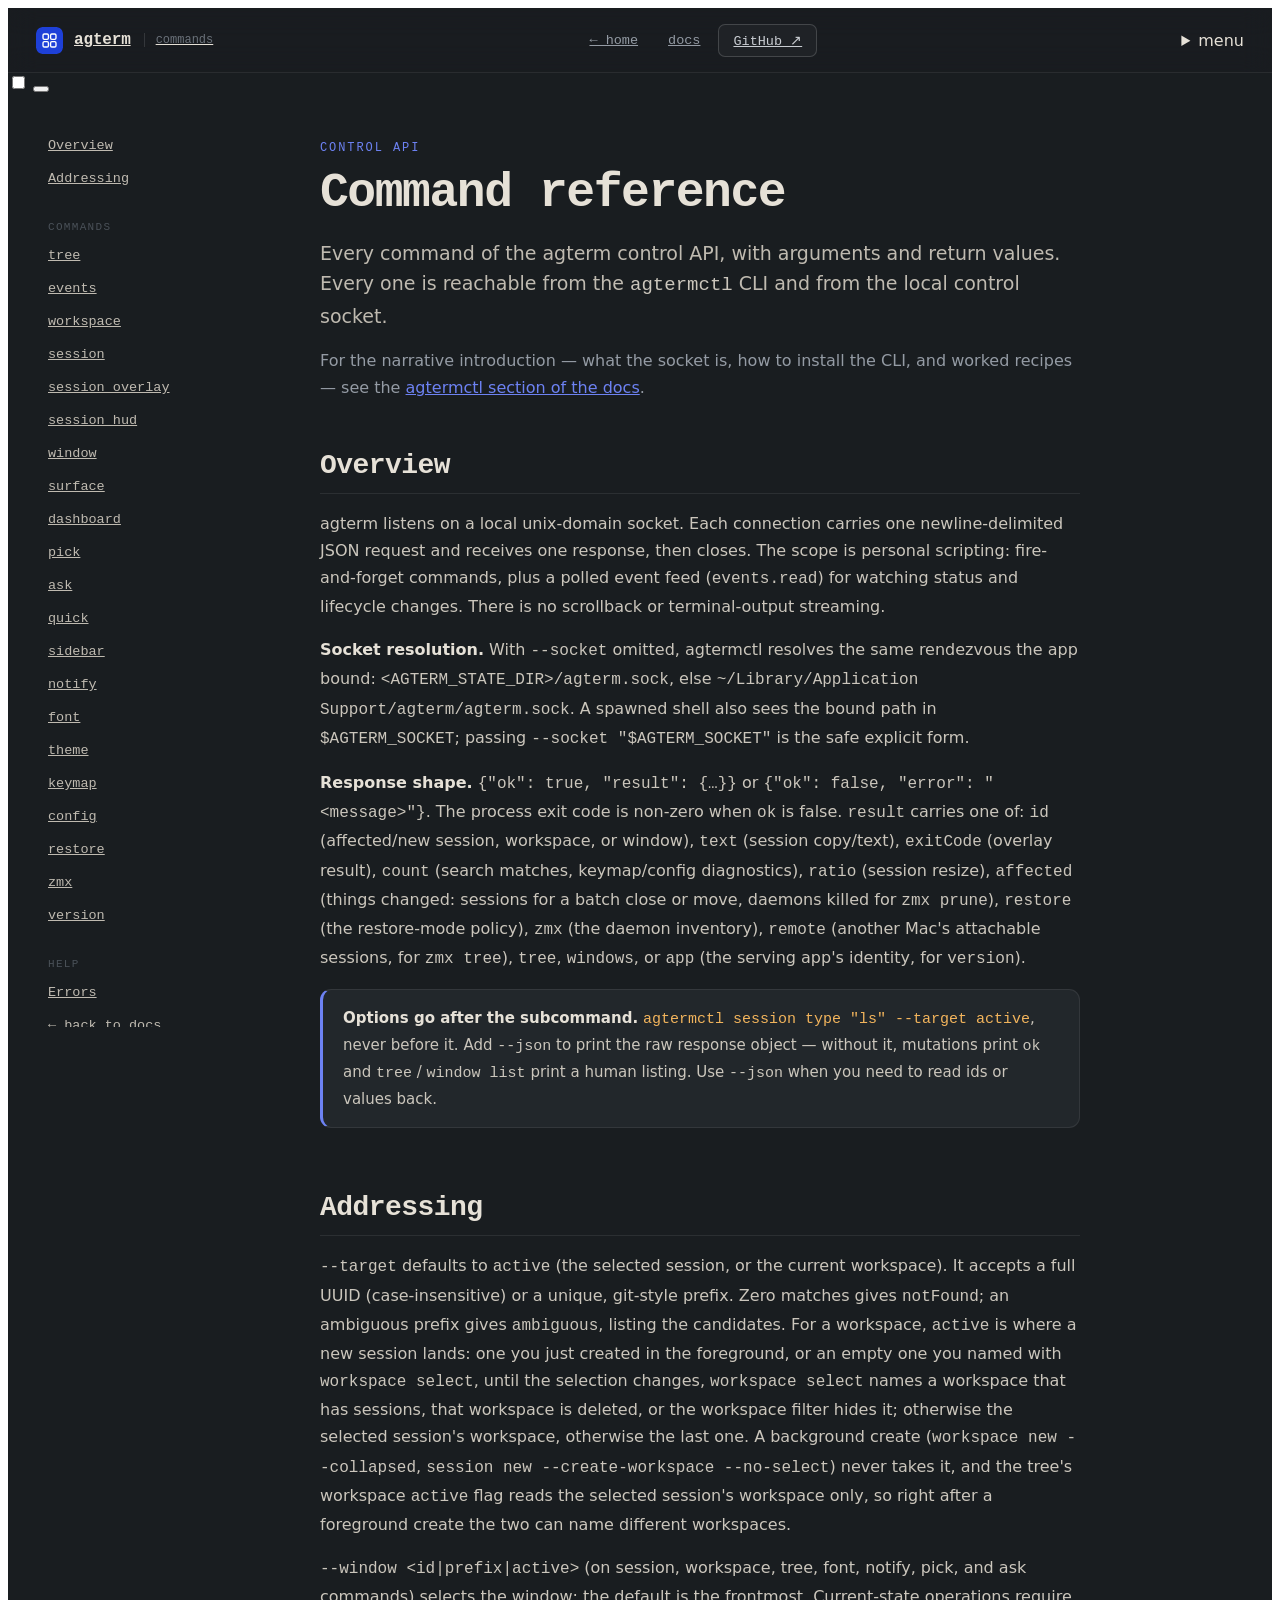
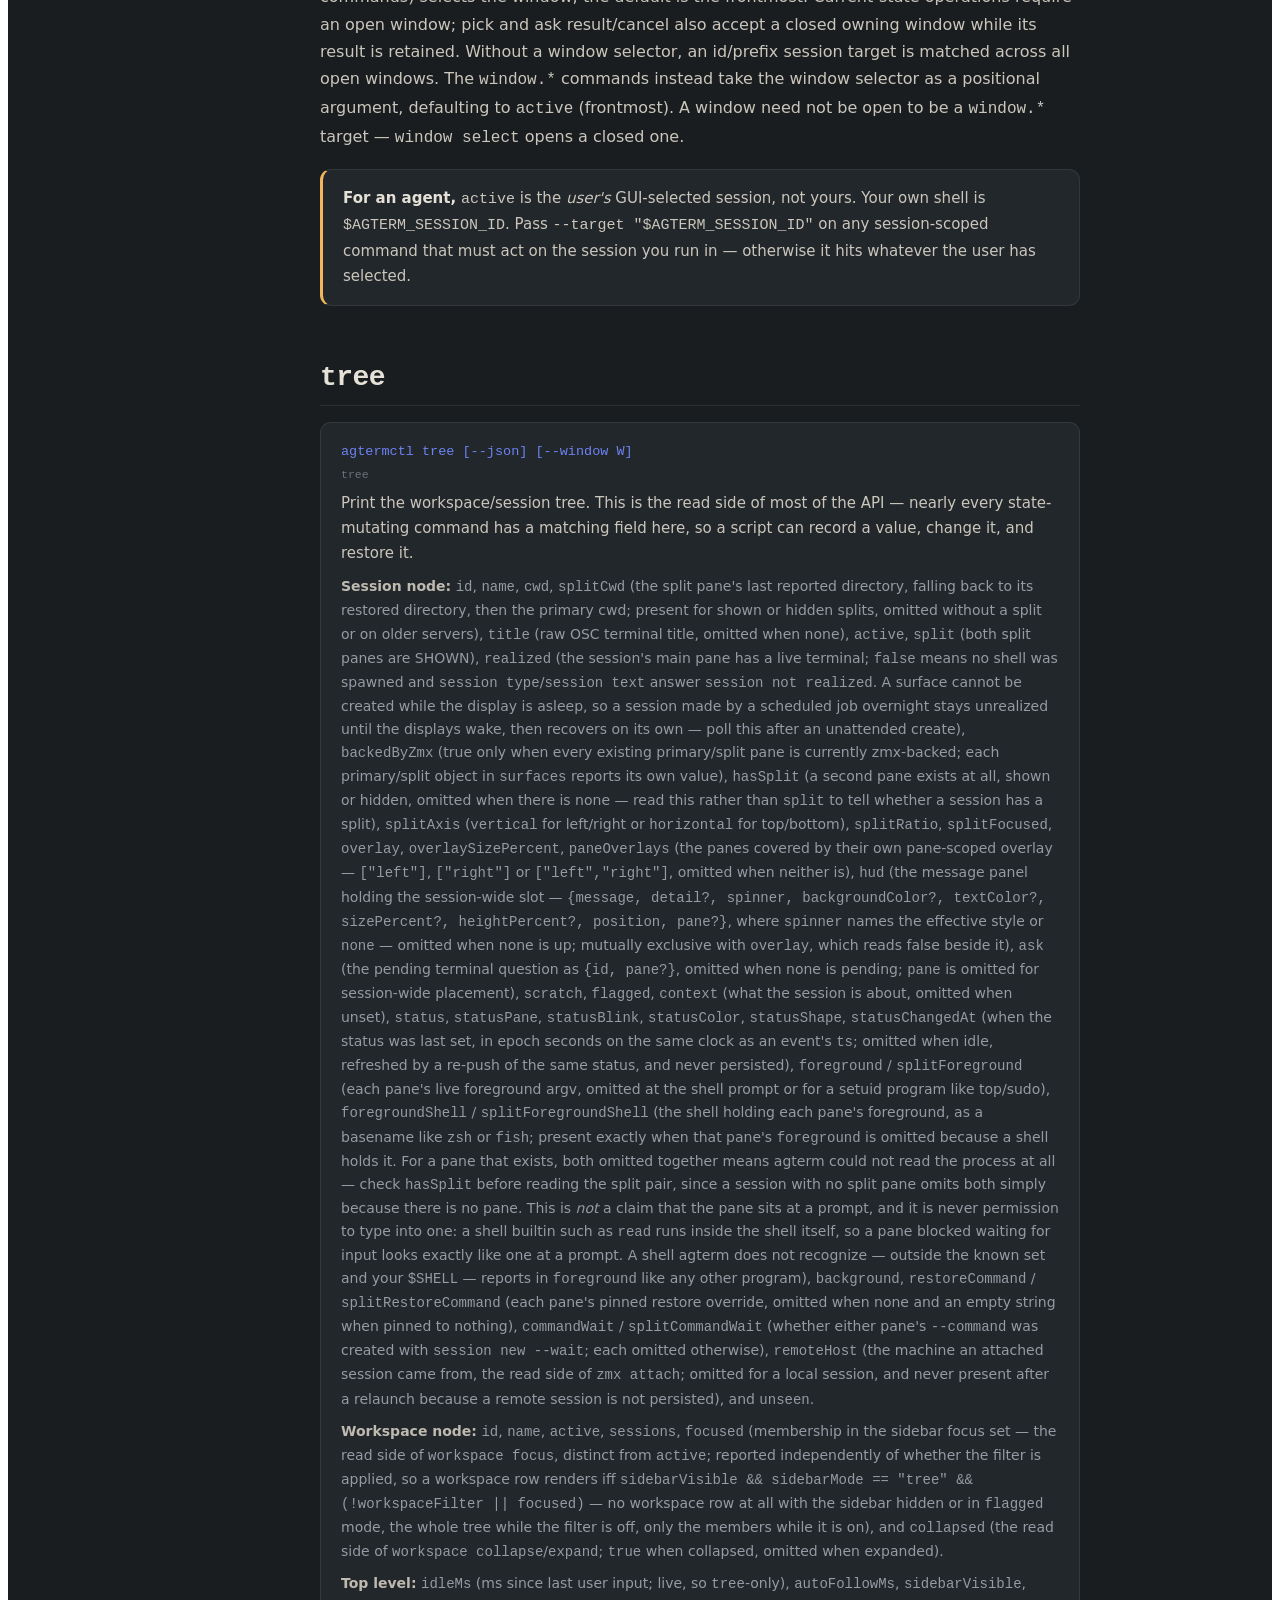
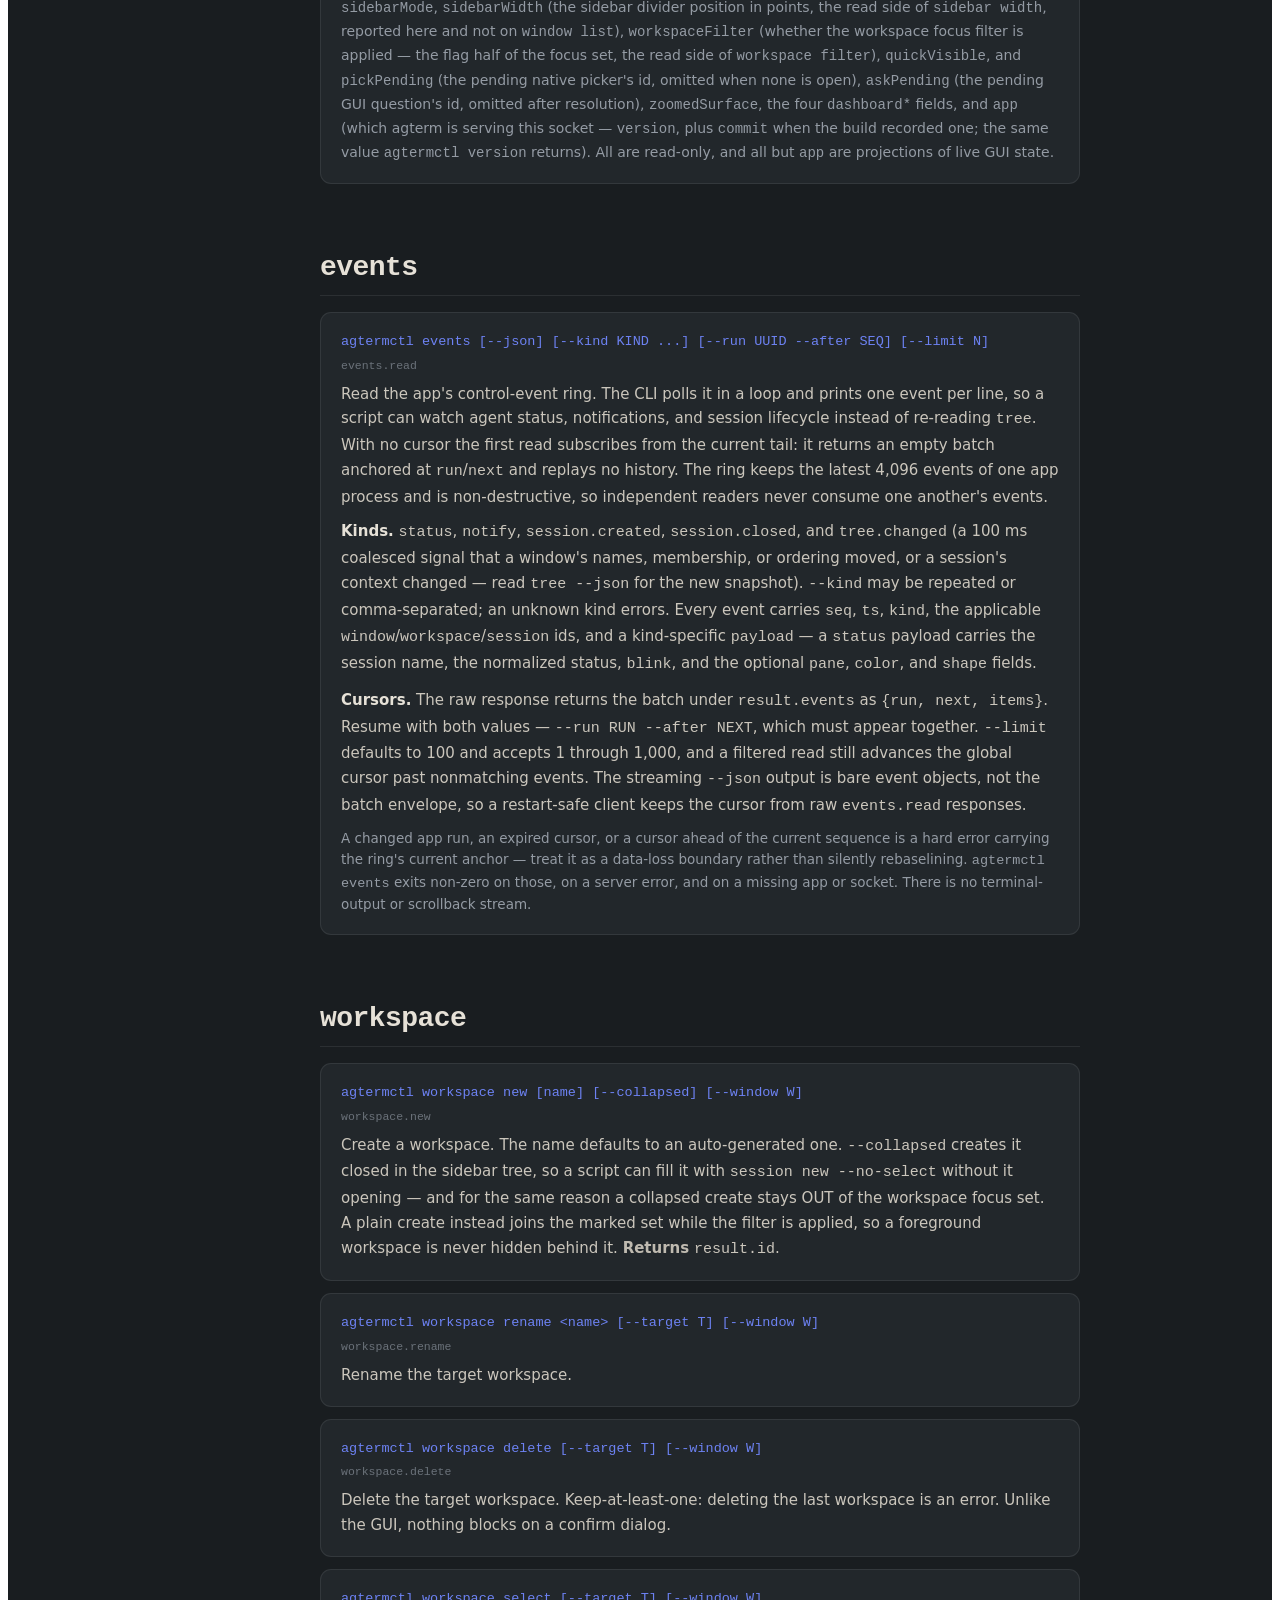
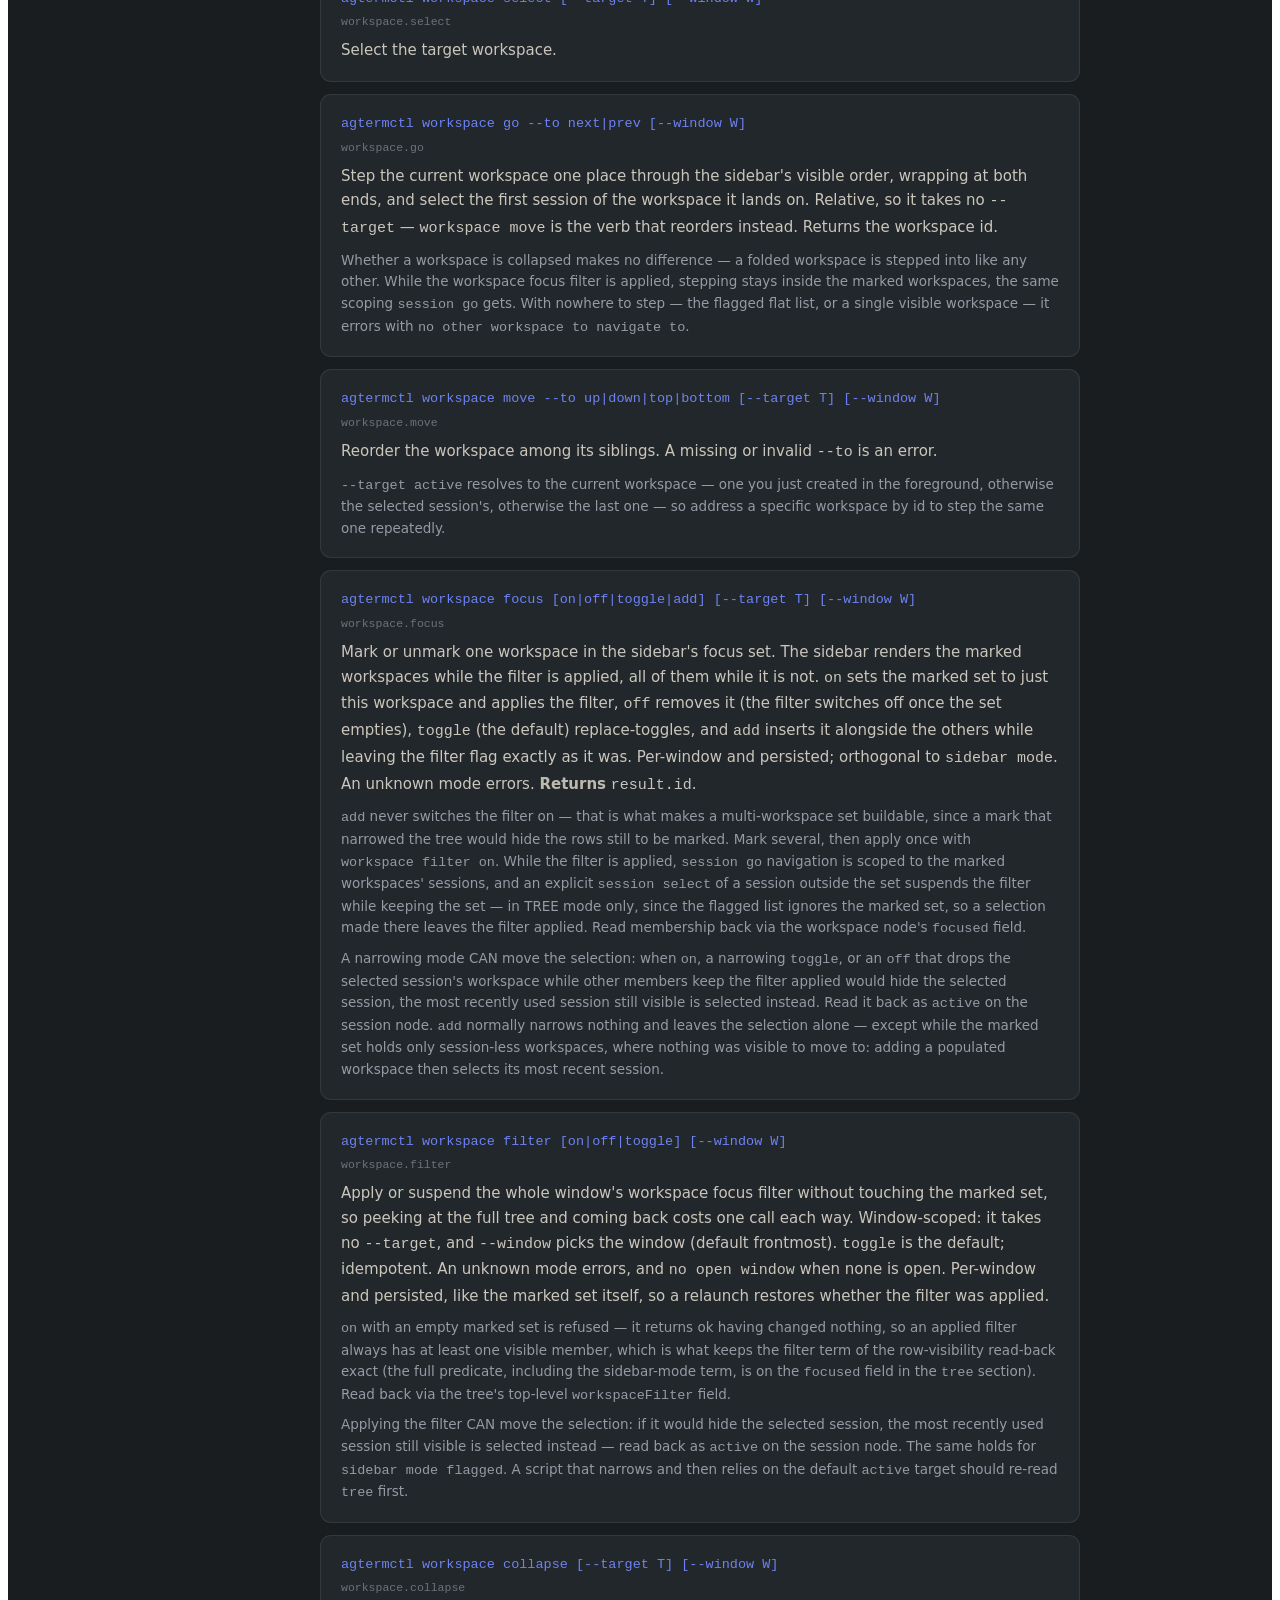
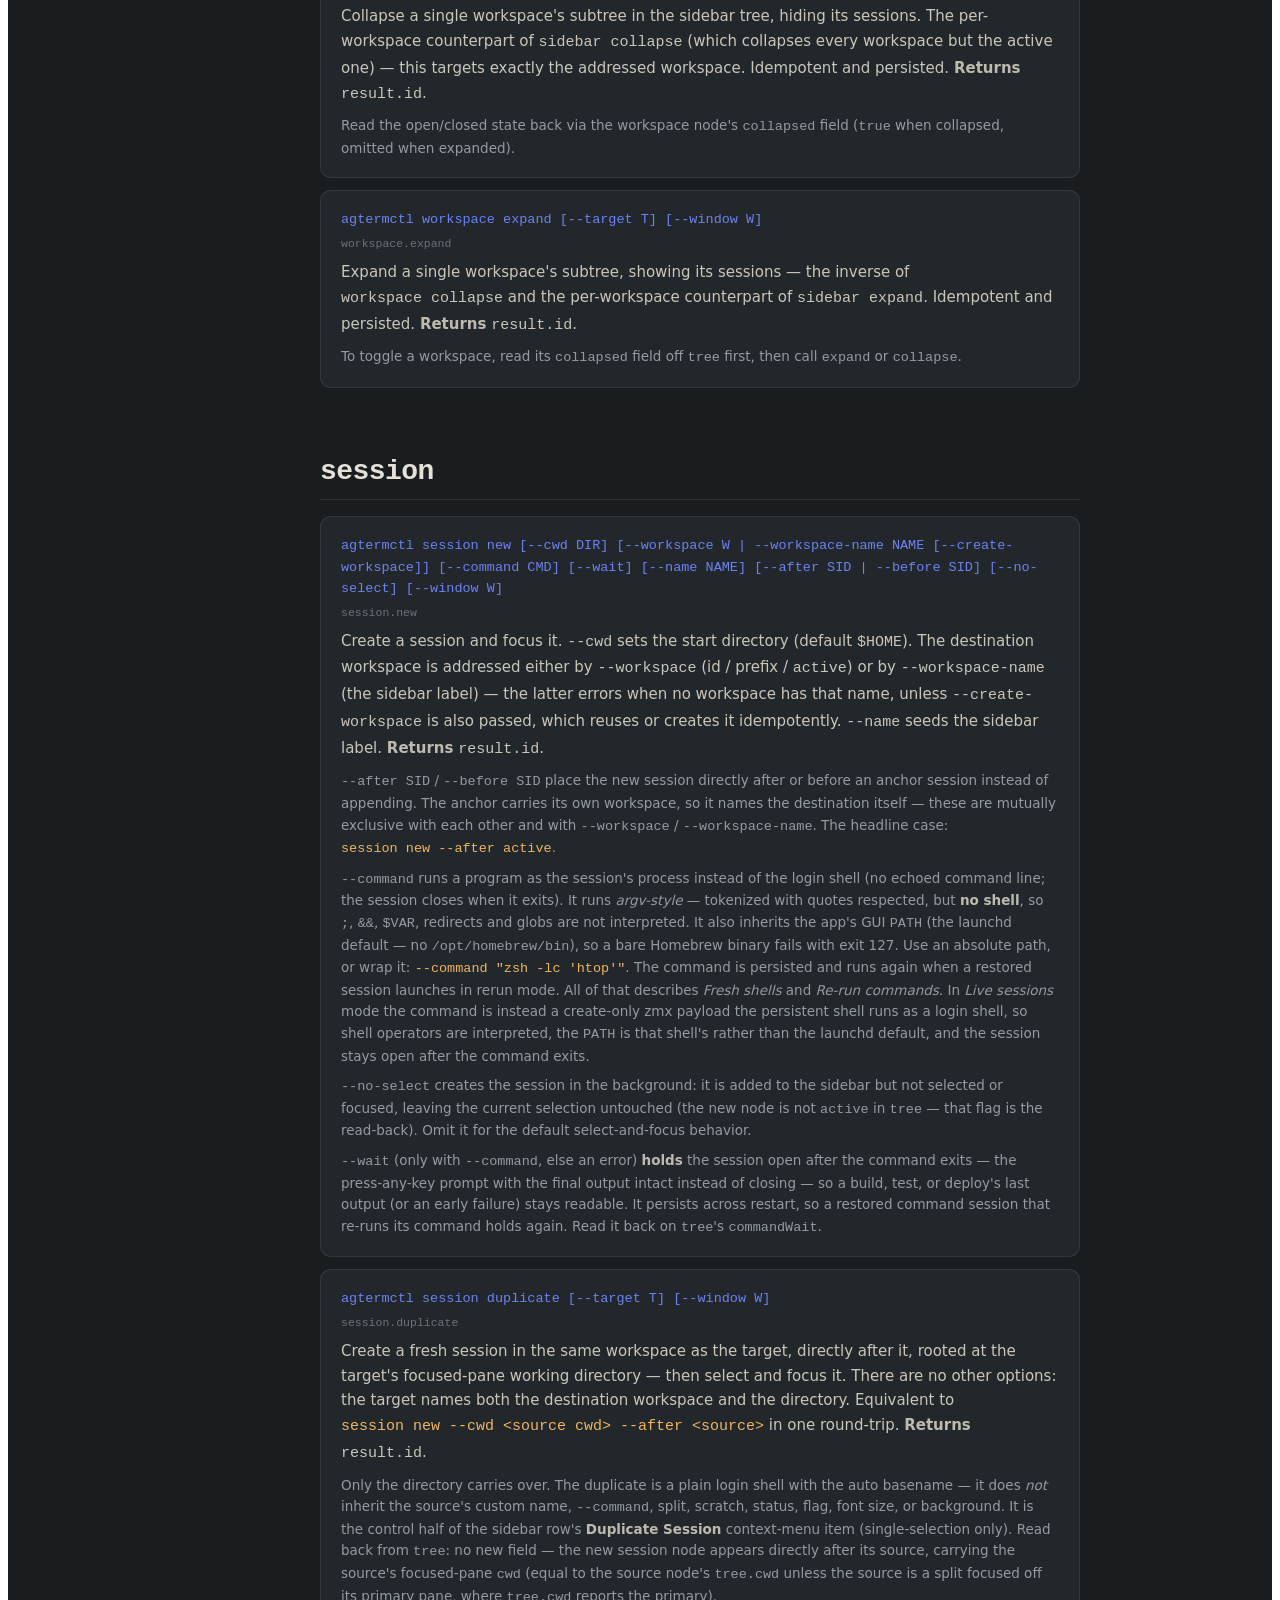
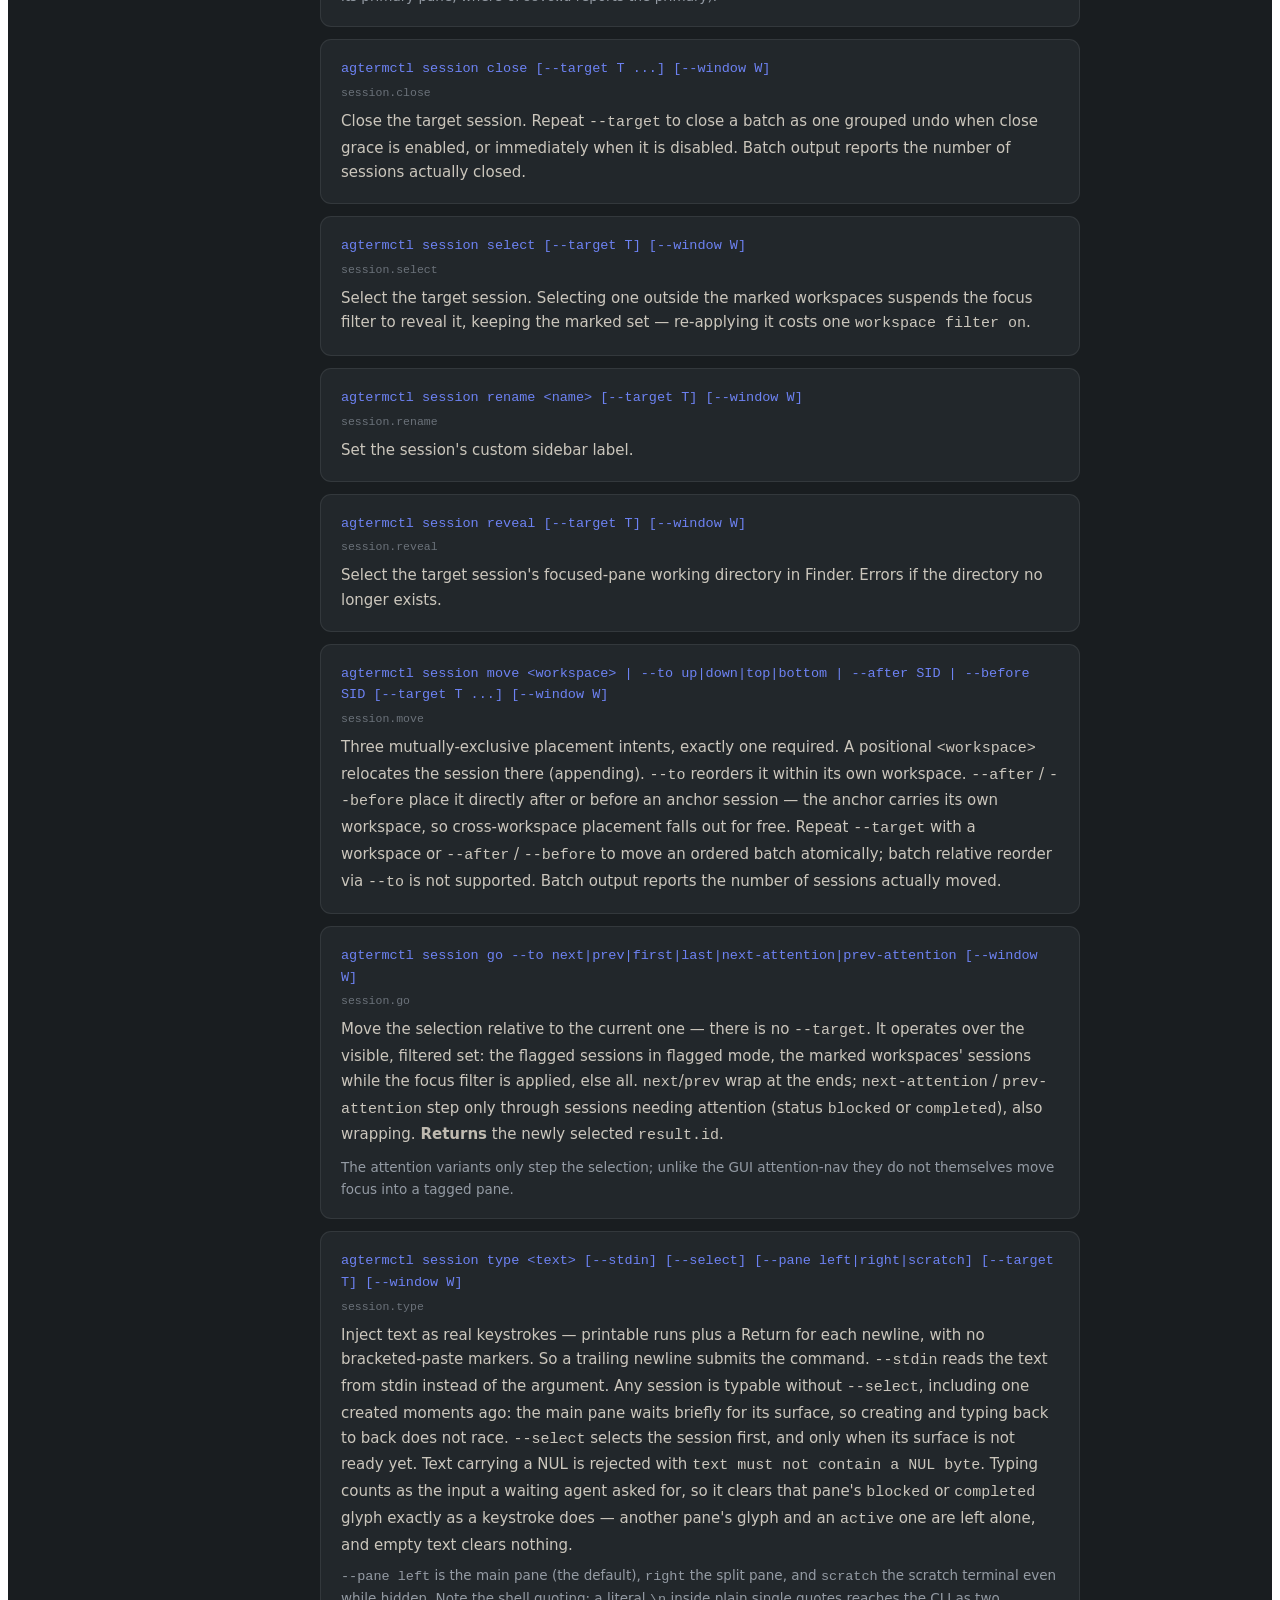
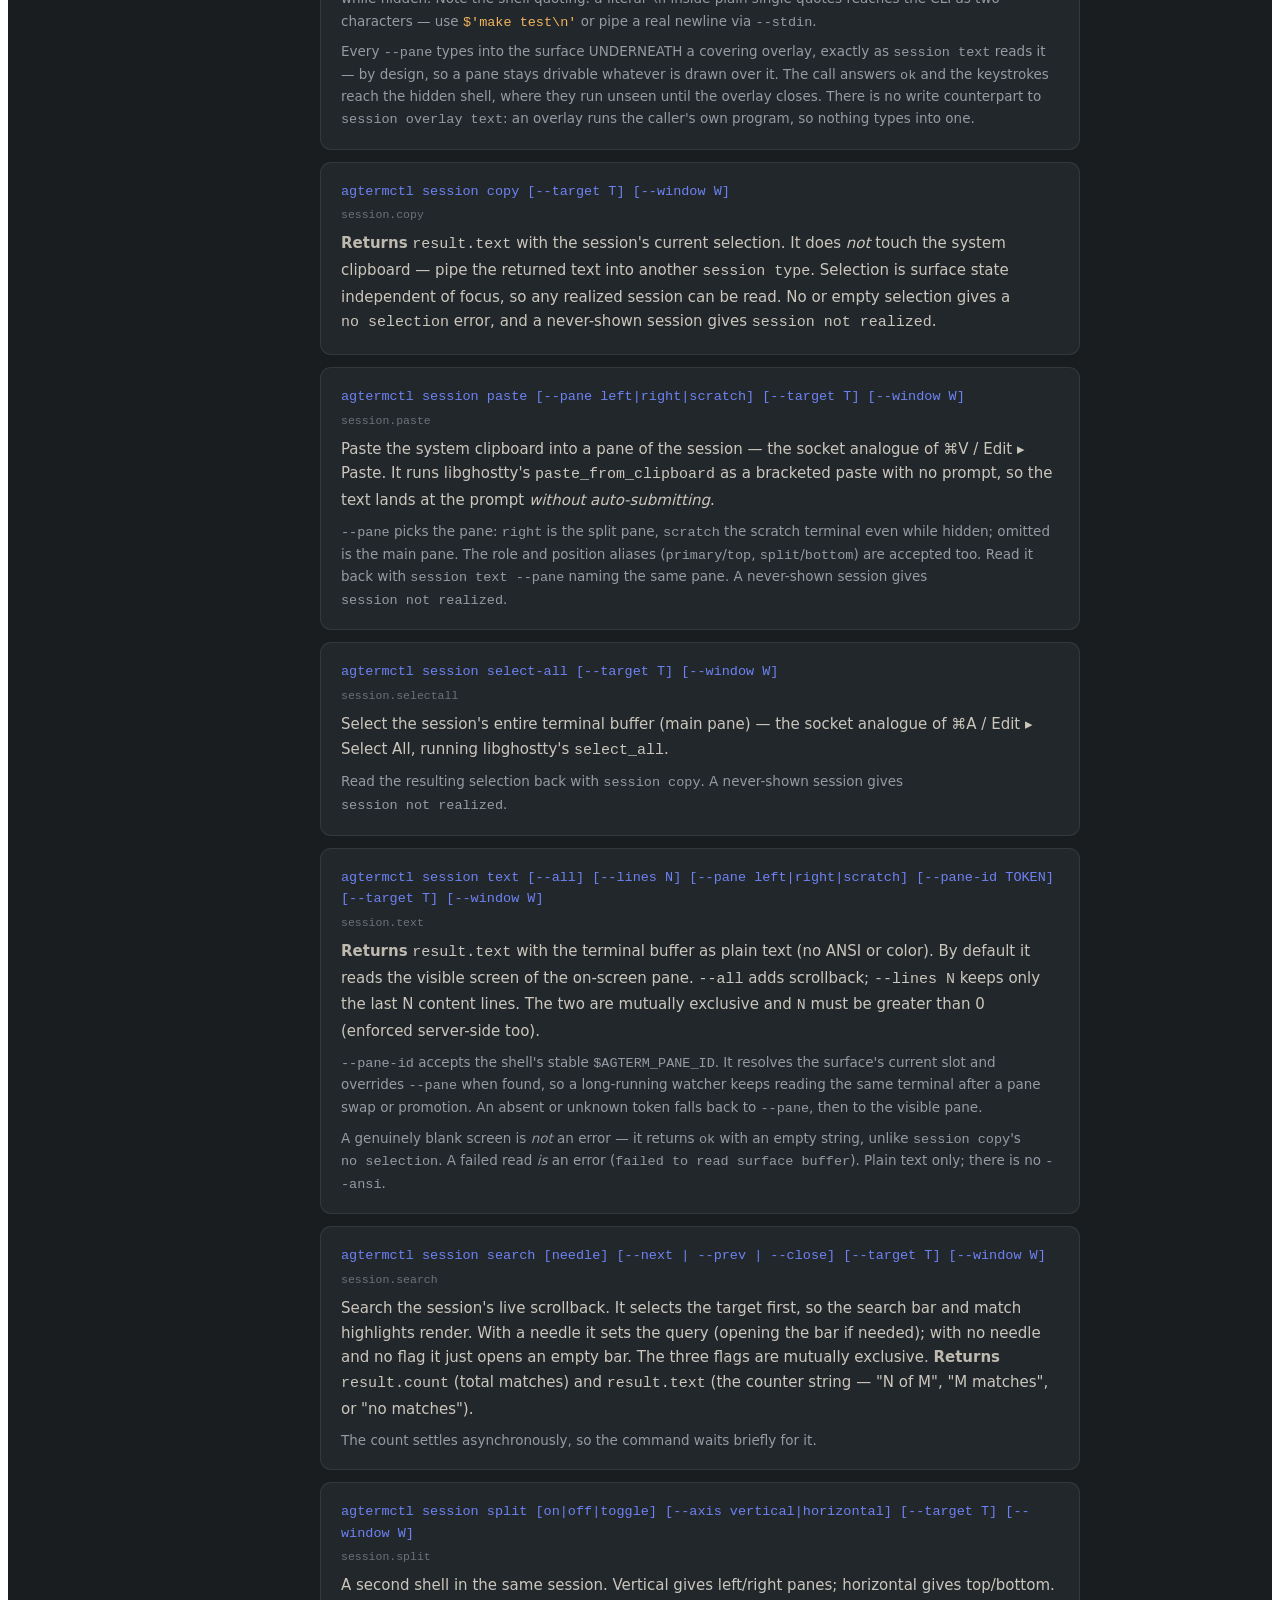
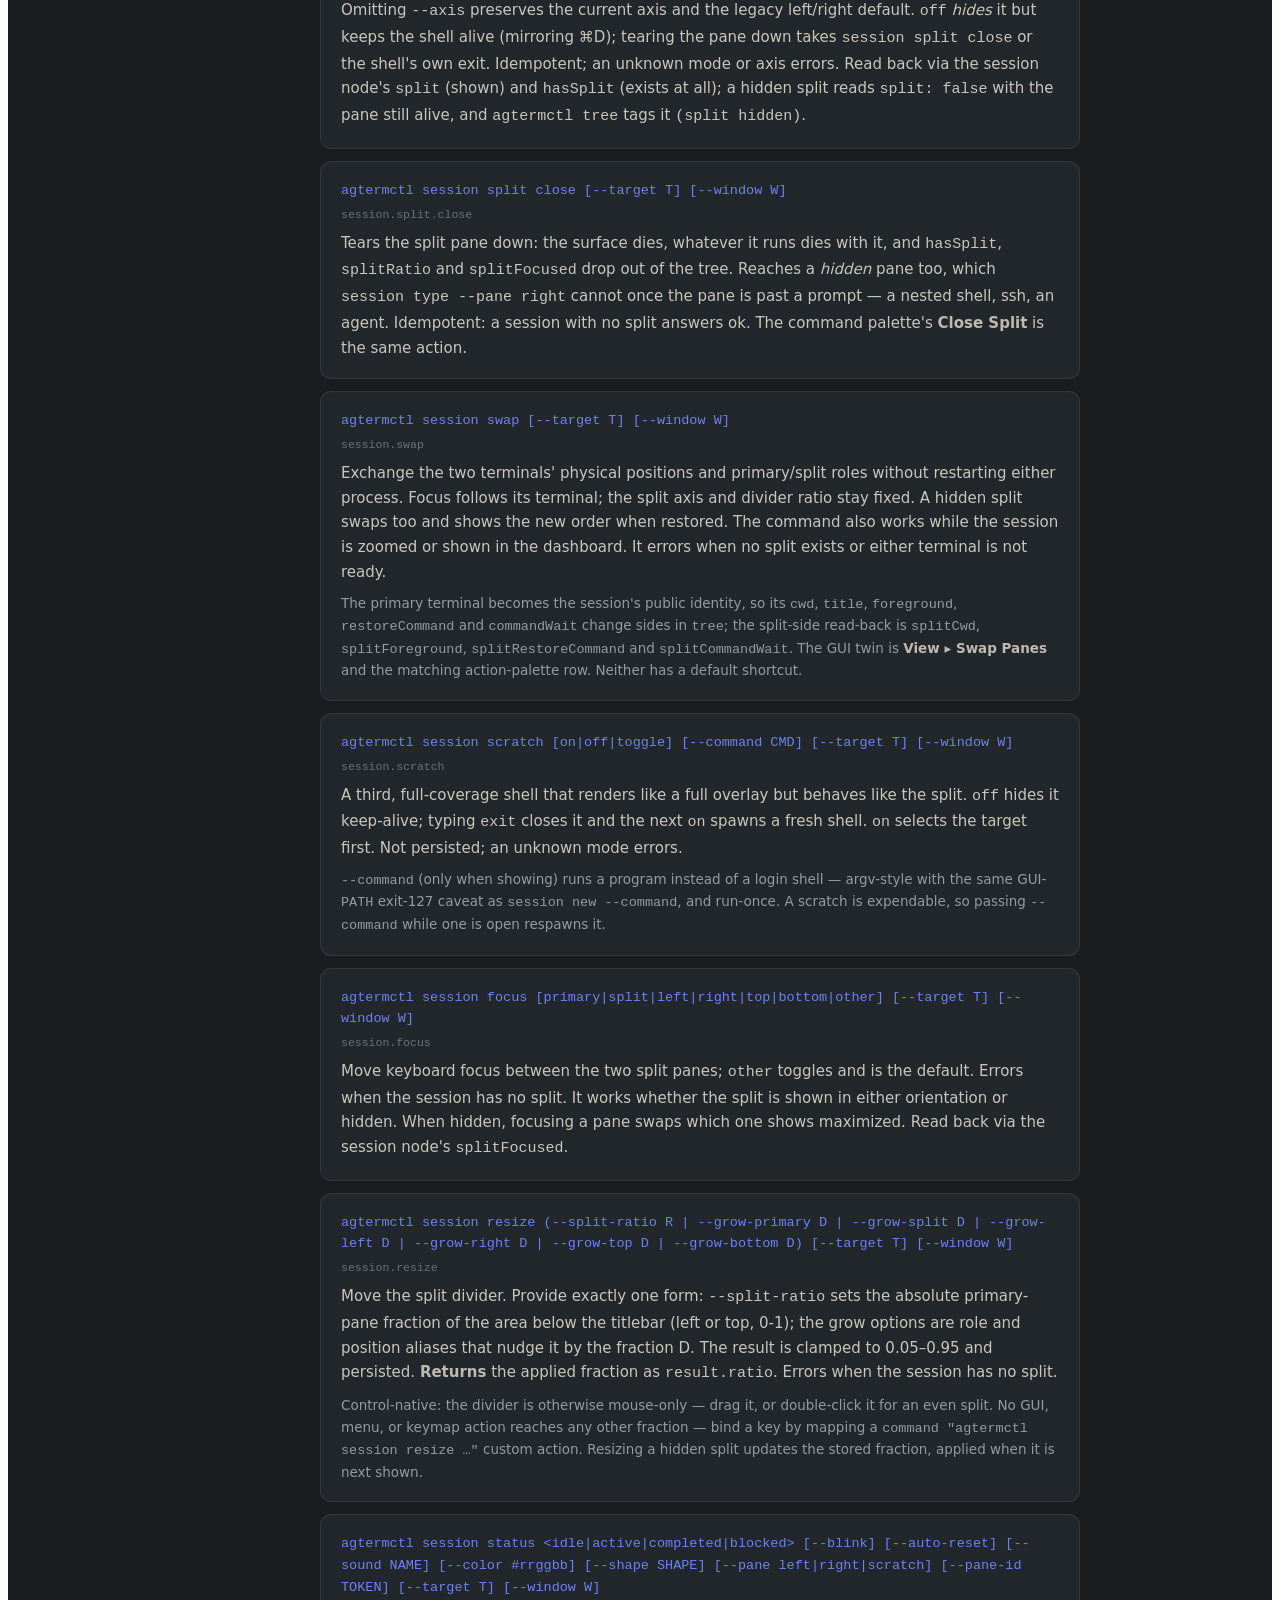
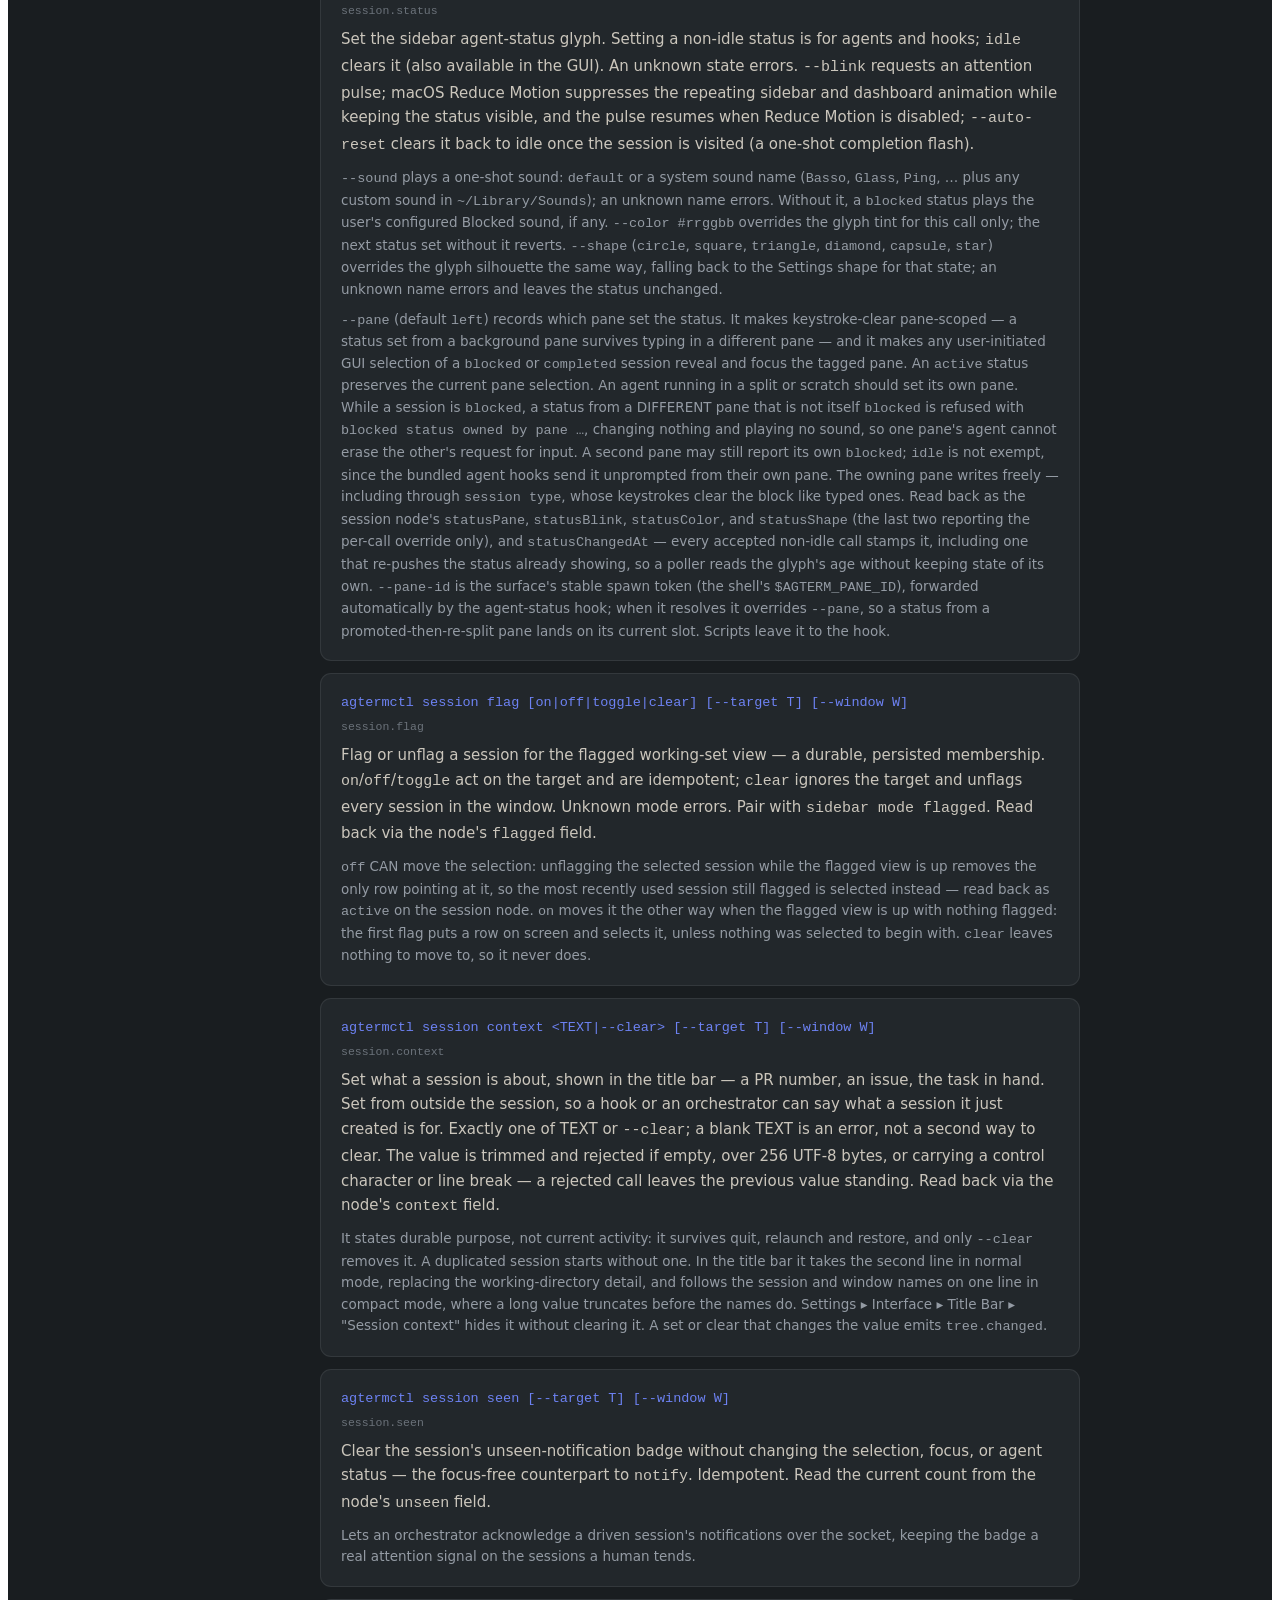
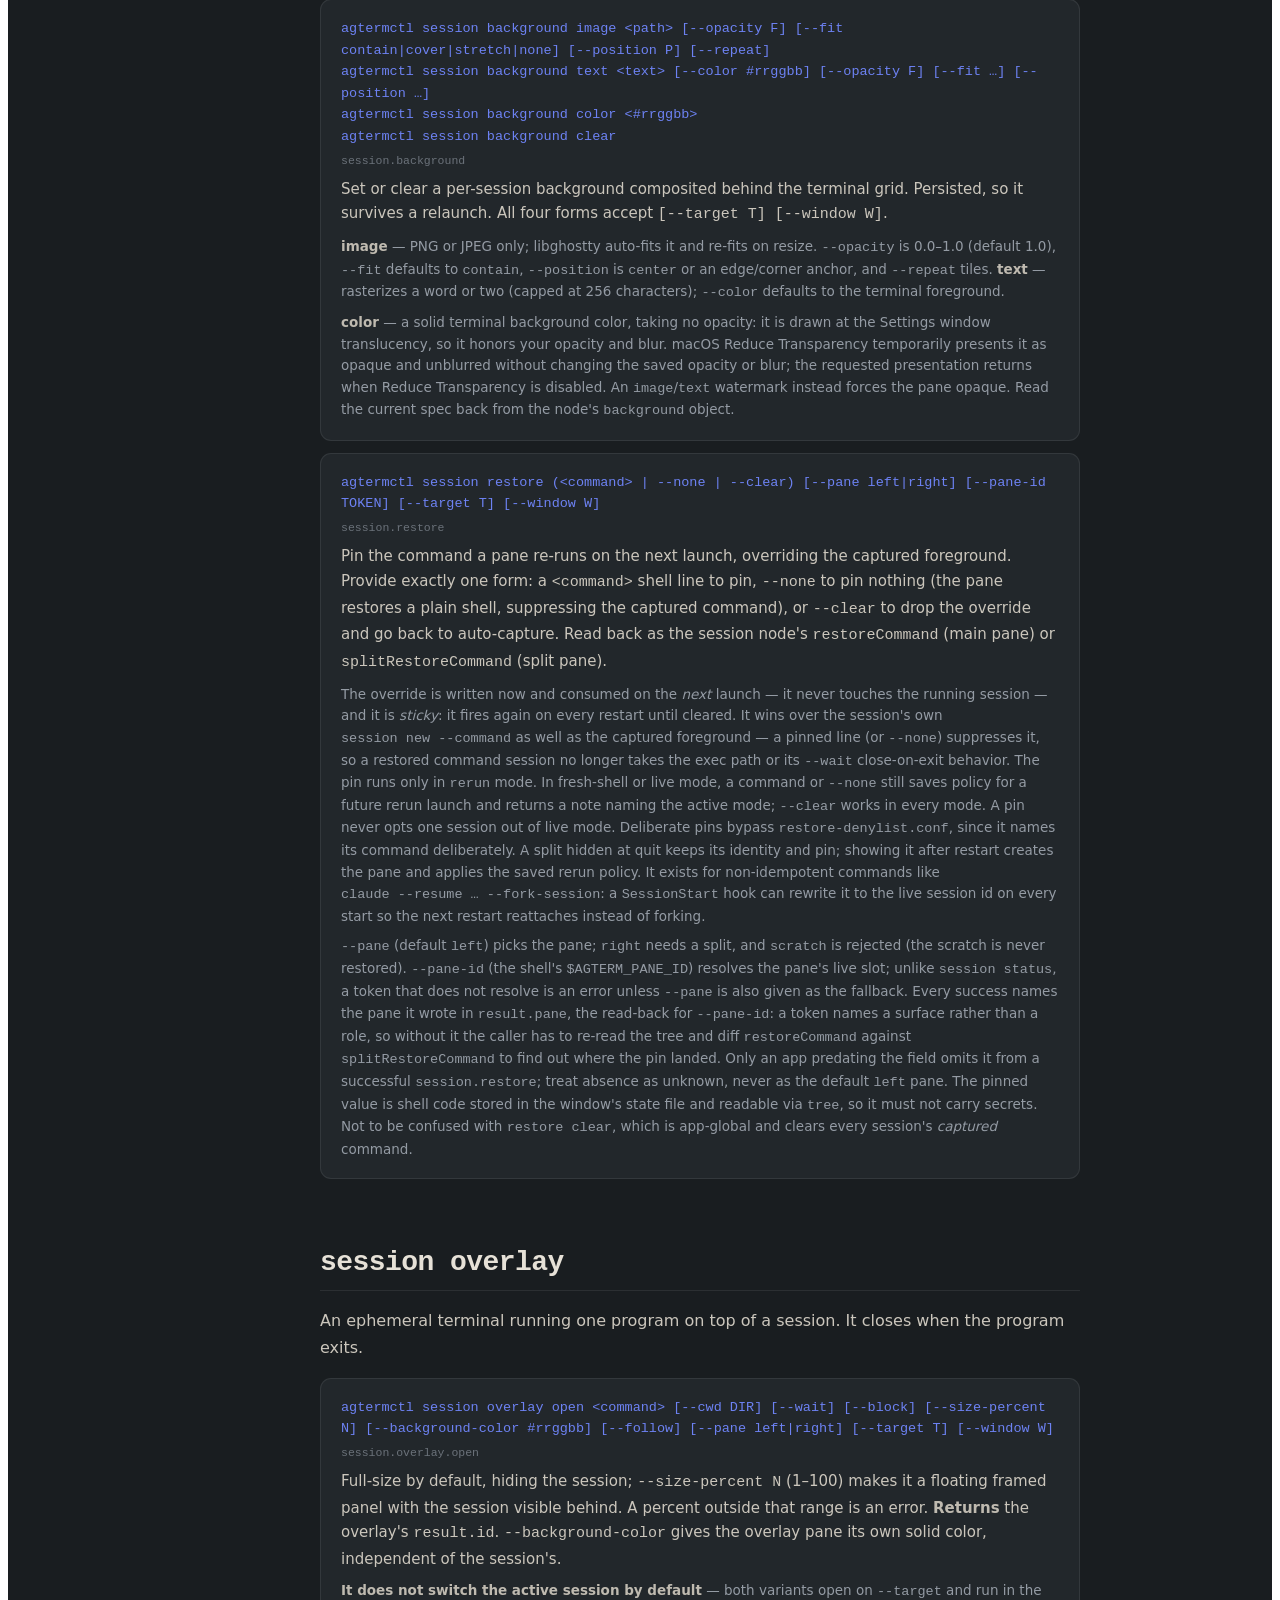
==== site/commands.html @ 5c9b3f94 "feat(control): report the split pane's directory on the tree `ControlSessionNode` carried the primar" ====
<!doctype html>
<html lang="en">
  <head>
    <meta charset="utf-8" />
    <meta name="viewport" content="width=device-width, initial-scale=1" />
    <title>Command reference — agterm | agtermctl control API</title>
    <meta
      name="description"
      content="Complete agtermctl reference: every agtermctl control command for agterm, including sessions, workspaces, windows, overlays, the native picker, question dialogs, the quick terminal, sidebar, agent status, themes, and keymaps, with arguments and return values."
    />
    <meta
      name="keywords"
      content="agtermctl reference, agterm control api, agterm commands, agterm cli, session.type, session.overlay, window.list"
    />
    <meta name="author" content="umputun" />
    <link rel="canonical" href="https://agterm.com/commands" />
    <meta property="og:type" content="article" />
    <meta property="og:title" content="Command reference — agterm" />
    <meta
      property="og:description"
      content="Every agtermctl control command, with arguments, return values, and errors."
    />
    <meta property="og:url" content="https://agterm.com/commands" />
    <meta property="og:image" content="https://agterm.com/assets/agterm-og.png" />
    <meta property="og:image:width" content="1200" />
    <meta property="og:image:height" content="630" />
    <meta property="og:site_name" content="agterm" />
    <meta name="twitter:card" content="summary_large_image" />
    <meta name="twitter:site" content="@umputun" />
    <meta name="twitter:title" content="Command reference — agterm" />
    <meta
      name="twitter:description"
      content="Every agtermctl control command, with arguments, return values, and errors."
    />
    <meta name="twitter:image" content="https://agterm.com/assets/agterm-og.png" />
    <link rel="icon" type="image/x-icon" href="/assets/favicon.ico" />
    <link rel="icon" type="image/png" sizes="32x32" href="/assets/favicon-32.png" />
    <link rel="icon" type="image/png" sizes="16x16" href="/assets/favicon-16.png" />
    <link rel="apple-touch-icon" sizes="180x180" href="/assets/favicon-180.png" />
    <meta name="theme-color" content="#191d20" />
    <link rel="preload" href="/assets/fonts/jetbrains-mono-latin.woff2" as="font" type="font/woff2" crossorigin />
    <link rel="preload" href="/assets/fonts/ibm-plex-sans-latin.woff2" as="font" type="font/woff2" crossorigin />
    <link rel="stylesheet" href="/style.css" />
  </head>
  <body>
    <div
      style="
        background: #191d20;
        color: #e6e1d7;
        font-family: &quot;IBM Plex Sans&quot;, system-ui, sans-serif;
        -webkit-font-smoothing: antialiased;
        min-height: 100vh;
      "
    >
      <!-- ===== NAV ===== -->
      <div
        style="
          position: sticky;
          top: 0;
          z-index: 50;
          background: rgba(25, 29, 32, 0.72);
          backdrop-filter: blur(14px);
          border-bottom: 1px solid rgba(255, 255, 255, 0.07);
        "
      >
        <div
          class="site-nav-bar"
          style="
            max-width: 1240px;
            margin: 0 auto;
            padding: 0 28px;
            height: 64px;
            display: flex;
            align-items: center;
            justify-content: space-between;
          "
        >
          <a href="/" style="display: flex; align-items: center; gap: 11px; color: #e6e1d7">
            <svg width="27" height="27" viewBox="0 0 100 100" fill="none" style="display: block; border-radius: 22%">
              <rect width="100" height="100" rx="24" fill="#1e40d8"></rect>
              <rect x="26" y="26" width="20" height="20" rx="5" stroke="#fff" stroke-width="5"></rect>
              <rect x="54" y="26" width="20" height="20" rx="5" stroke="#fff" stroke-width="5"></rect>
              <rect x="26" y="54" width="20" height="20" rx="5" stroke="#fff" stroke-width="5"></rect>
              <rect x="54" y="54" width="20" height="20" rx="5" stroke="#fff" stroke-width="5"></rect>
            </svg>
            <span
              style="
                font-family: &quot;JetBrains Mono&quot;, monospace;
                font-weight: 700;
                font-size: 16px;
                letter-spacing: -0.01em;
              "
              >agterm</span
            >
            <span
              style="
                font-family: &quot;JetBrains Mono&quot;, monospace;
                font-size: 12px;
                color: #6b727a;
                border-left: 1px solid rgba(255, 255, 255, 0.12);
                padding-left: 11px;
                margin-left: 2px;
              "
              >commands</span
            >
          </a>
          <div
            class="site-nav-desktop"
            style="
              display: flex;
              align-items: center;
              gap: 6px;
              font-family: &quot;JetBrains Mono&quot;, monospace;
              font-size: 13.5px;
            "
          >
            <a href="/" style="color: #949ba4; padding: 8px 12px; border-radius: 7px" class="hv1">← home</a>
            <a href="/docs" style="color: #949ba4; padding: 8px 12px; border-radius: 7px" class="hv1">docs</a>
            <a
              href="https://github.com/umputun/agterm"
              style="
                color: #c9cdd2;
                border: 1px solid rgba(255, 255, 255, 0.16);
                background: rgba(255, 255, 255, 0.03);
                padding: 7px 14px;
                border-radius: 7px;
                font-weight: 500;
              "
              class="hv8"
              >GitHub ↗</a
            >
          </div>
          <details class="site-nav-mobile">
            <summary>menu</summary>
            <nav aria-label="Mobile navigation" onclick="this.parentElement.open=false">
              <button
                type="button"
                class="doc-drawer-trigger"
                aria-controls="doc-navigation"
                onclick="document.getElementById('doc-drawer').checked=true; document.querySelector('#doc-navigation a').focus()"
              >
                contents
              </button>
              <a href="/">← home</a>
              <a href="/docs">docs</a>
              <a href="https://github.com/umputun/agterm">GitHub ↗</a>
            </nav>
          </details>
        </div>
      </div>

      <input class="doc-drawer-toggle" type="checkbox" id="doc-drawer" />
      <button
        type="button"
        class="doc-drawer-overlay"
        aria-label="Close documentation navigation"
        onclick="document.getElementById('doc-drawer').checked=false; document.querySelector('.site-nav-mobile summary').focus()"
      ></button>

      <!-- ===== LAYOUT ===== -->
      <div
        class="doc-layout"
        style="max-width: 1240px; margin: 0 auto; display: grid; grid-template-columns: 236px 1fr; gap: 48px; padding: 0 28px"
      >
        <!-- SIDEBAR -->
        <aside
          id="doc-navigation"
          class="doc-scroll"
          style="
            position: sticky;
            top: 64px;
            align-self: start;
            height: calc(100vh - 64px);
            overflow-y: auto;
            padding: 38px 0 60px;
            font-family: &quot;JetBrains Mono&quot;, monospace;
          "
        >
          <nav
            aria-label="Command reference sections"
            onclick="document.getElementById('doc-drawer').checked=false; document.querySelector('.site-nav-mobile summary').focus()"
            style="display: flex; flex-direction: column; gap: 4px; font-size: 13.5px"
          >
            <a href="#overview" style="color: #bfbab0; padding: 7px 12px; border-radius: 7px" class="hv9">Overview</a>
            <a href="#addressing" style="color: #bfbab0; padding: 7px 12px; border-radius: 7px" class="hv9">Addressing</a>
            <div style="height: 16px"></div>
            <span style="color: #4a5158; font-size: 11px; letter-spacing: 0.12em; padding: 4px 12px">COMMANDS</span>
            <a href="#tree" style="color: #bfbab0; padding: 7px 12px; border-radius: 7px" class="hv9">tree</a>
            <a href="#events" style="color: #bfbab0; padding: 7px 12px; border-radius: 7px" class="hv9">events</a>
            <a href="#workspace" style="color: #bfbab0; padding: 7px 12px; border-radius: 7px" class="hv9">workspace</a>
            <a href="#session" style="color: #bfbab0; padding: 7px 12px; border-radius: 7px" class="hv9">session</a>
            <a href="#overlay" style="color: #bfbab0; padding: 7px 12px; border-radius: 7px" class="hv9">session overlay</a>
            <a href="#hud" style="color: #bfbab0; padding: 7px 12px; border-radius: 7px" class="hv9">session hud</a>
            <a href="#window" style="color: #bfbab0; padding: 7px 12px; border-radius: 7px" class="hv9">window</a>
            <a href="#surface" style="color: #bfbab0; padding: 7px 12px; border-radius: 7px" class="hv9">surface</a>
            <a href="#dashboard" style="color: #bfbab0; padding: 7px 12px; border-radius: 7px" class="hv9">dashboard</a>
            <a href="#pick" style="color: #bfbab0; padding: 7px 12px; border-radius: 7px" class="hv9">pick</a>
            <a href="#ask" style="color: #bfbab0; padding: 7px 12px; border-radius: 7px" class="hv9">ask</a>
            <a href="#quick" style="color: #bfbab0; padding: 7px 12px; border-radius: 7px" class="hv9">quick</a>
            <a href="#sidebar" style="color: #bfbab0; padding: 7px 12px; border-radius: 7px" class="hv9">sidebar</a>
            <a href="#notify" style="color: #bfbab0; padding: 7px 12px; border-radius: 7px" class="hv9">notify</a>
            <a href="#font" style="color: #bfbab0; padding: 7px 12px; border-radius: 7px" class="hv9">font</a>
            <a href="#theme" style="color: #bfbab0; padding: 7px 12px; border-radius: 7px" class="hv9">theme</a>
            <a href="#keymap" style="color: #bfbab0; padding: 7px 12px; border-radius: 7px" class="hv9">keymap</a>
            <a href="#config" style="color: #bfbab0; padding: 7px 12px; border-radius: 7px" class="hv9">config</a>
            <a href="#restore" style="color: #bfbab0; padding: 7px 12px; border-radius: 7px" class="hv9">restore</a>
            <a href="#zmx" style="color: #bfbab0; padding: 7px 12px; border-radius: 7px" class="hv9">zmx</a>
            <a href="#version" style="color: #bfbab0; padding: 7px 12px; border-radius: 7px" class="hv9">version</a>
            <div style="height: 16px"></div>
            <span style="color: #4a5158; font-size: 11px; letter-spacing: 0.12em; padding: 4px 12px">HELP</span>
            <a href="#errors" style="color: #bfbab0; padding: 7px 12px; border-radius: 7px" class="hv9">Errors</a>
            <a href="/docs" style="color: #bfbab0; padding: 7px 12px; border-radius: 7px" class="hv9">← back to docs</a>
          </nav>
        </aside>

        <!-- CONTENT -->
        <main class="doc-content" style="min-width: 0; padding: 48px 0 120px; max-width: 760px">
          <div
            style="
              font-family: &quot;JetBrains Mono&quot;, monospace;
              font-size: 12px;
              letter-spacing: 0.16em;
              text-transform: uppercase;
              color: #6d82f3;
              margin-bottom: 14px;
            "
          >
            Control API
          </div>
          <h1
            style="
              font-family: &quot;JetBrains Mono&quot;, monospace;
              font-weight: 800;
              font-size: clamp(32px, 5vw, 48px);
              letter-spacing: -0.03em;
              line-height: 1.02;
              margin: 0 0 20px;
            "
          >
            Command reference
          </h1>
          <p style="font-size: 19px; line-height: 1.6; color: #bfbab0; margin: 0 0 8px">
            Every command of the agterm control API, with arguments and return values. Every one is reachable from the
            <span style="font-family: &quot;JetBrains Mono&quot;, monospace; color: #cbc6bc">agtermctl</span> CLI and from the local
            control socket.
          </p>
          <p style="font-size: 16px; line-height: 1.7; color: #949ba4; margin: 16px 0 0">
            For the narrative introduction — what the socket is, how to install the CLI, and worked recipes — see the
            <a href="/docs#agtermctl" style="color: #6d82f3">agtermctl section of the docs</a>.
          </p>

          <!-- OVERVIEW -->
          <section id="overview" style="scroll-margin-top: 88px; padding-top: 48px">
            <h2
              style="
                font-family: &quot;JetBrains Mono&quot;, monospace;
                font-weight: 700;
                font-size: 28px;
                letter-spacing: -0.02em;
                margin: 0 0 16px;
                padding-bottom: 12px;
                border-bottom: 1px solid rgba(255, 255, 255, 0.08);
              "
            >
              Overview
            </h2>
            <p style="font-size: 16px; line-height: 1.7; color: #cbc6bc; margin: 0 0 16px">
              agterm listens on a local unix-domain socket. Each connection carries one newline-delimited JSON request and receives
              one response, then closes. The scope is personal scripting: fire-and-forget commands, plus a polled event feed
              (<span style="font-family: &quot;JetBrains Mono&quot;, monospace; color: #cbc6bc">events.read</span>) for watching status
              and lifecycle changes. There is no scrollback or terminal-output streaming.
            </p>
            <p style="font-size: 16px; line-height: 1.7; color: #cbc6bc; margin: 0 0 16px">
              <strong style="color: #e6e1d7">Socket resolution.</strong> With
              <span style="font-family: &quot;JetBrains Mono&quot;, monospace; color: #cbc6bc">--socket</span> omitted, agtermctl
              resolves the same rendezvous the app bound:
              <span style="font-family: &quot;JetBrains Mono&quot;, monospace; color: #cbc6bc">&lt;AGTERM_STATE_DIR&gt;/agterm.sock</span>,
              else <span style="font-family: &quot;JetBrains Mono&quot;, monospace; color: #cbc6bc">~/Library/Application Support/agterm/agterm.sock</span>.
              A spawned shell also sees the bound path in
              <span style="font-family: &quot;JetBrains Mono&quot;, monospace; color: #cbc6bc">$AGTERM_SOCKET</span>; passing
              <span style="font-family: &quot;JetBrains Mono&quot;, monospace; color: #cbc6bc; white-space: nowrap">--socket "$AGTERM_SOCKET"</span> is the
              safe explicit form.
            </p>
            <p style="font-size: 16px; line-height: 1.7; color: #cbc6bc; margin: 0 0 16px">
              <strong style="color: #e6e1d7">Response shape.</strong>
              <span style="font-family: &quot;JetBrains Mono&quot;, monospace; color: #cbc6bc; white-space: nowrap">{"ok": true, "result": {…}}</span> or
              <span style="font-family: &quot;JetBrains Mono&quot;, monospace; color: #cbc6bc">{"ok": false, "error": "&lt;message&gt;"}</span>.
              The process exit code is non-zero when
              <span style="font-family: &quot;JetBrains Mono&quot;, monospace; color: #cbc6bc">ok</span> is false.
              <span style="font-family: &quot;JetBrains Mono&quot;, monospace; color: #cbc6bc">result</span> carries one of:
              <span style="font-family: &quot;JetBrains Mono&quot;, monospace; color: #cbc6bc">id</span> (affected/new
              session, workspace, or window), <span style="font-family: &quot;JetBrains Mono&quot;, monospace; color: #cbc6bc">text</span>
              (session copy/text), <span style="font-family: &quot;JetBrains Mono&quot;, monospace; color: #cbc6bc">exitCode</span>
              (overlay result), <span style="font-family: &quot;JetBrains Mono&quot;, monospace; color: #cbc6bc">count</span>
              (search matches, keymap/config diagnostics),
              <span style="font-family: &quot;JetBrains Mono&quot;, monospace; color: #cbc6bc">ratio</span> (session resize),
              <span style="font-family: &quot;JetBrains Mono&quot;, monospace; color: #cbc6bc">affected</span> (things changed: sessions for a batch close or move, daemons killed
              for <span style="font-family: &quot;JetBrains Mono&quot;, monospace; color: #cbc6bc">zmx prune</span>),
              <span style="font-family: &quot;JetBrains Mono&quot;, monospace; color: #cbc6bc">restore</span> (the restore-mode policy),
              <span style="font-family: &quot;JetBrains Mono&quot;, monospace; color: #cbc6bc">zmx</span> (the daemon inventory),
              <span style="font-family: &quot;JetBrains Mono&quot;, monospace; color: #cbc6bc">remote</span> (another Mac's attachable
              sessions, for <span style="font-family: &quot;JetBrains Mono&quot;, monospace; color: #cbc6bc">zmx tree</span>),
              <span style="font-family: &quot;JetBrains Mono&quot;, monospace; color: #cbc6bc">tree</span>,
              <span style="font-family: &quot;JetBrains Mono&quot;, monospace; color: #cbc6bc">windows</span>, or
              <span style="font-family: &quot;JetBrains Mono&quot;, monospace; color: #cbc6bc">app</span>
              (the serving app's identity, for
              <span style="font-family: &quot;JetBrains Mono&quot;, monospace; color: #cbc6bc">version</span>).
            </p>
            <div
              style="
                background: #22272b;
                border: 1px solid rgba(255, 255, 255, 0.08);
                border-left: 3px solid #6d82f3;
                border-radius: 11px;
                padding: 16px 20px;
                margin: 0 0 8px;
              "
            >
              <p style="font-size: 15px; line-height: 1.65; color: #cbc6bc; margin: 0">
                <strong style="color: #e6e1d7">Options go after the subcommand.</strong>
                <span style="font-family: &quot;JetBrains Mono&quot;, monospace; color: #f2b45c">agtermctl session type "ls" --target active</span>,
                never before it. Add
                <span style="font-family: &quot;JetBrains Mono&quot;, monospace; color: #cbc6bc">--json</span> to print the raw response
                object — without it, mutations print
                <span style="font-family: &quot;JetBrains Mono&quot;, monospace; color: #cbc6bc">ok</span> and
                <span style="font-family: &quot;JetBrains Mono&quot;, monospace; color: #cbc6bc">tree</span> /
                <span style="font-family: &quot;JetBrains Mono&quot;, monospace; color: #cbc6bc; white-space: nowrap">window list</span> print a human
                listing. Use <span style="font-family: &quot;JetBrains Mono&quot;, monospace; color: #cbc6bc">--json</span> when you
                need to read ids or values back.
              </p>
            </div>
          </section>

          <!-- ADDRESSING -->
          <section id="addressing" style="scroll-margin-top: 88px; padding-top: 56px">
            <h2
              style="
                font-family: &quot;JetBrains Mono&quot;, monospace;
                font-weight: 700;
                font-size: 28px;
                letter-spacing: -0.02em;
                margin: 0 0 16px;
                padding-bottom: 12px;
                border-bottom: 1px solid rgba(255, 255, 255, 0.08);
              "
            >
              Addressing
            </h2>
            <p style="font-size: 16px; line-height: 1.7; color: #cbc6bc; margin: 0 0 16px">
              <span style="font-family: &quot;JetBrains Mono&quot;, monospace; color: #cbc6bc">--target</span> defaults to
              <span style="font-family: &quot;JetBrains Mono&quot;, monospace; color: #cbc6bc">active</span> (the selected session, or
              the current workspace). It accepts a full UUID (case-insensitive) or a unique, git-style prefix. Zero matches gives
              <span style="font-family: &quot;JetBrains Mono&quot;, monospace; color: #cbc6bc">notFound</span>; an ambiguous prefix
              gives <span style="font-family: &quot;JetBrains Mono&quot;, monospace; color: #cbc6bc">ambiguous</span>, listing the
              candidates. For a workspace, <span style="font-family: &quot;JetBrains Mono&quot;, monospace; color: #cbc6bc">active</span>
              is where a new session lands: one you just created in the foreground, or an empty one you named with
              <span style="font-family: &quot;JetBrains Mono&quot;, monospace; color: #cbc6bc">workspace select</span>, until the
              selection changes, <span style="font-family: &quot;JetBrains Mono&quot;, monospace; color: #cbc6bc">workspace
              select</span> names a workspace that has sessions, that workspace is deleted, or the workspace filter
              hides it; otherwise the selected session's workspace, otherwise the last one. A background create
              (<span style="font-family: &quot;JetBrains Mono&quot;, monospace; color: #cbc6bc">workspace new --collapsed</span>,
              <span style="font-family: &quot;JetBrains Mono&quot;, monospace; color: #cbc6bc">session new --create-workspace --no-select</span>)
              never takes it, and the tree's workspace
              <span style="font-family: &quot;JetBrains Mono&quot;, monospace; color: #cbc6bc">active</span> flag reads the selected
              session's workspace only, so right after a foreground create the two can name different workspaces.
            </p>
            <p style="font-size: 16px; line-height: 1.7; color: #cbc6bc; margin: 0 0 16px">
              <span style="font-family: &quot;JetBrains Mono&quot;, monospace; color: #cbc6bc; white-space: nowrap">--window &lt;id|prefix|active&gt;</span>
              (on session, workspace, tree, font, notify, pick, and ask commands) selects the window; the default is the
              frontmost. Current-state operations require an open window; pick and ask result/cancel also accept a closed
              owning window while its result is retained. Without a window selector, an id/prefix session target is matched across
              all open windows. The <span style="font-family: &quot;JetBrains Mono&quot;, monospace; color: #cbc6bc">window.*</span> commands
              instead take the window selector as a positional argument, defaulting to
              <span style="font-family: &quot;JetBrains Mono&quot;, monospace; color: #cbc6bc">active</span> (frontmost). A window need
              not be open to be a <span style="font-family: &quot;JetBrains Mono&quot;, monospace; color: #cbc6bc">window.*</span>
              target — <span style="font-family: &quot;JetBrains Mono&quot;, monospace; color: #cbc6bc; white-space: nowrap">window select</span> opens a
              closed one.
            </p>
            <div
              style="
                background: #22272b;
                border: 1px solid rgba(255, 255, 255, 0.08);
                border-left: 3px solid #f2b45c;
                border-radius: 11px;
                padding: 16px 20px;
              "
            >
              <p style="font-size: 15px; line-height: 1.65; color: #cbc6bc; margin: 0">
                <strong style="color: #e6e1d7">For an agent,</strong>
                <span style="font-family: &quot;JetBrains Mono&quot;, monospace; color: #cbc6bc">active</span> is the
                <em>user's</em> GUI-selected session, not yours. Your own shell is
                <span style="font-family: &quot;JetBrains Mono&quot;, monospace; color: #cbc6bc">$AGTERM_SESSION_ID</span>. Pass
                <span style="font-family: &quot;JetBrains Mono&quot;, monospace; color: #cbc6bc; white-space: nowrap">--target "$AGTERM_SESSION_ID"</span>
                on any session-scoped command that must act on the session you run in — otherwise it hits whatever the user has
                selected.
              </p>
            </div>
          </section>

          <!-- TREE -->
          <section id="tree" style="scroll-margin-top: 88px; padding-top: 56px">
            <h2
              style="
                font-family: &quot;JetBrains Mono&quot;, monospace;
                font-weight: 700;
                font-size: 28px;
                letter-spacing: -0.02em;
                margin: 0 0 16px;
                padding-bottom: 12px;
                border-bottom: 1px solid rgba(255, 255, 255, 0.08);
              "
            >
              tree
            </h2>
            <div
              style="
                background: #22272b;
                border: 1px solid rgba(255, 255, 255, 0.08);
                border-radius: 11px;
                padding: 18px 20px;
                margin-bottom: 12px;
              "
            >
              <div
                style="
                  font-family: &quot;JetBrains Mono&quot;, monospace;
                  font-size: 13.5px;
                  color: #6d82f3;
                  line-height: 1.6;
                  word-break: break-word;
                "
              >
                agtermctl tree [--json] [--window W]
              </div>
              <div style="font-family: &quot;JetBrains Mono&quot;, monospace; font-size: 11.5px; color: #6b727a; margin-top: 6px">
                tree
              </div>
              <p style="font-size: 15px; line-height: 1.65; color: #cbc6bc; margin: 10px 0 0">
                Print the workspace/session tree. This is the read side of most of the API — nearly every state-mutating command has
                a matching field here, so a script can record a value, change it, and restore it.
              </p>
              <p style="font-size: 14px; line-height: 1.65; color: #949ba4; margin: 10px 0 0">
                <strong style="color: #bfbab0">Session node:</strong>
                <span style="font-family: &quot;JetBrains Mono&quot;, monospace">id</span>,
                <span style="font-family: &quot;JetBrains Mono&quot;, monospace">name</span>,
                <span style="font-family: &quot;JetBrains Mono&quot;, monospace">cwd</span>,
                <span style="font-family: &quot;JetBrains Mono&quot;, monospace">splitCwd</span> (the split pane's last reported
                directory, falling back to its restored directory, then the primary cwd; present for shown or hidden splits,
                omitted without a split or on older servers),
                <span style="font-family: &quot;JetBrains Mono&quot;, monospace">title</span> (raw OSC terminal title, omitted when
                none), <span style="font-family: &quot;JetBrains Mono&quot;, monospace">active</span>,
                <span style="font-family: &quot;JetBrains Mono&quot;, monospace">split</span> (both split panes are SHOWN),
                <span style="font-family: &quot;JetBrains Mono&quot;, monospace">realized</span> (the session's main pane has a live
                terminal; <span style="font-family: &quot;JetBrains Mono&quot;, monospace">false</span> means no shell was spawned and
                <span style="font-family: &quot;JetBrains Mono&quot;, monospace">session type</span>/<span style="font-family: &quot;JetBrains Mono&quot;, monospace">session text</span>
                answer <span style="font-family: &quot;JetBrains Mono&quot;, monospace">session not realized</span>. A surface cannot be
                created while the display is asleep, so a session made by a scheduled job overnight stays unrealized until the
                displays wake, then recovers on its own — poll this after an unattended create),
                <span style="font-family: &quot;JetBrains Mono&quot;, monospace">backedByZmx</span> (true only when every existing
                primary/split pane is currently zmx-backed; each primary/split object in
                <span style="font-family: &quot;JetBrains Mono&quot;, monospace">surfaces</span> reports its own value),
                <span style="font-family: &quot;JetBrains Mono&quot;, monospace">hasSplit</span> (a second pane exists at all, shown or
                hidden, omitted when there is none — read this rather than
                <span style="font-family: &quot;JetBrains Mono&quot;, monospace">split</span> to tell whether a session has a split),
                <span style="font-family: &quot;JetBrains Mono&quot;, monospace">splitAxis</span> (<span style="font-family: &quot;JetBrains Mono&quot;, monospace">vertical</span> for left/right or <span style="font-family: &quot;JetBrains Mono&quot;, monospace">horizontal</span> for top/bottom),
                <span style="font-family: &quot;JetBrains Mono&quot;, monospace">splitRatio</span>,
                <span style="font-family: &quot;JetBrains Mono&quot;, monospace">splitFocused</span>,
                <span style="font-family: &quot;JetBrains Mono&quot;, monospace">overlay</span>,
                <span style="font-family: &quot;JetBrains Mono&quot;, monospace">overlaySizePercent</span>,
                <span style="font-family: &quot;JetBrains Mono&quot;, monospace">paneOverlays</span> (the panes covered by their own
                pane-scoped overlay — <span style="font-family: &quot;JetBrains Mono&quot;, monospace">["left"]</span>,
                <span style="font-family: &quot;JetBrains Mono&quot;, monospace">["right"]</span> or
                <span style="font-family: &quot;JetBrains Mono&quot;, monospace">["left","right"]</span>, omitted when neither is),
                <span style="font-family: &quot;JetBrains Mono&quot;, monospace">hud</span> (the message panel holding the session-wide
                slot — <span style="font-family: &quot;JetBrains Mono&quot;, monospace">{message, detail?, spinner, backgroundColor?, textColor?, sizePercent?, heightPercent?, position, pane?}</span>, where
                <span style="font-family: &quot;JetBrains Mono&quot;, monospace">spinner</span> names the effective style or
                <span style="font-family: &quot;JetBrains Mono&quot;, monospace">none</span> —
                omitted when none is up; mutually exclusive with
                <span style="font-family: &quot;JetBrains Mono&quot;, monospace">overlay</span>, which reads false beside it),
                <span style="font-family: &quot;JetBrains Mono&quot;, monospace">ask</span> (the pending terminal question as
                <span style="font-family: &quot;JetBrains Mono&quot;, monospace">{id, pane?}</span>, omitted when none is pending;
                <span style="font-family: &quot;JetBrains Mono&quot;, monospace">pane</span> is omitted for session-wide placement),
                <span style="font-family: &quot;JetBrains Mono&quot;, monospace">scratch</span>,
                <span style="font-family: &quot;JetBrains Mono&quot;, monospace">flagged</span>,
                <span style="font-family: &quot;JetBrains Mono&quot;, monospace">context</span> (what the session is about,
                omitted when unset),
                <span style="font-family: &quot;JetBrains Mono&quot;, monospace">status</span>,
                <span style="font-family: &quot;JetBrains Mono&quot;, monospace">statusPane</span>,
                <span style="font-family: &quot;JetBrains Mono&quot;, monospace">statusBlink</span>,
                <span style="font-family: &quot;JetBrains Mono&quot;, monospace">statusColor</span>,
                <span style="font-family: &quot;JetBrains Mono&quot;, monospace">statusShape</span>,
                <span style="font-family: &quot;JetBrains Mono&quot;, monospace">statusChangedAt</span> (when the status was last set,
                in epoch seconds on the same clock as an event's
                <span style="font-family: &quot;JetBrains Mono&quot;, monospace">ts</span>; omitted when idle, refreshed by a re-push
                of the same status, and never persisted),
                <span style="font-family: &quot;JetBrains Mono&quot;, monospace">foreground</span> /
                <span style="font-family: &quot;JetBrains Mono&quot;, monospace">splitForeground</span> (each pane's live foreground
                argv, omitted at the shell prompt or for a setuid program like top/sudo),
                <span style="font-family: &quot;JetBrains Mono&quot;, monospace">foregroundShell</span> /
                <span style="font-family: &quot;JetBrains Mono&quot;, monospace">splitForegroundShell</span> (the shell holding each
                pane's foreground, as a basename like
                <span style="font-family: &quot;JetBrains Mono&quot;, monospace">zsh</span> or
                <span style="font-family: &quot;JetBrains Mono&quot;, monospace">fish</span>; present exactly when that pane's
                <span style="font-family: &quot;JetBrains Mono&quot;, monospace">foreground</span> is omitted because a shell holds it.
                For a pane that exists, both omitted together means agterm could not read the process at all — check
                <span style="font-family: &quot;JetBrains Mono&quot;, monospace">hasSplit</span> before reading the split pair, since a
                session with no split pane omits both simply because there is no pane.
                This is <em>not</em> a claim that the pane sits at a prompt, and it is never permission to type into one: a
                shell builtin such as
                <span style="font-family: &quot;JetBrains Mono&quot;, monospace">read</span> runs inside the shell itself, so a pane
                blocked waiting for input looks exactly like one at a prompt.
                A shell agterm does not recognize — outside the known set and your
                <span style="font-family: &quot;JetBrains Mono&quot;, monospace">$SHELL</span> — reports in
                <span style="font-family: &quot;JetBrains Mono&quot;, monospace">foreground</span> like any other program),
                <span style="font-family: &quot;JetBrains Mono&quot;, monospace">background</span>,
                <span style="font-family: &quot;JetBrains Mono&quot;, monospace">restoreCommand</span> /
                <span style="font-family: &quot;JetBrains Mono&quot;, monospace">splitRestoreCommand</span> (each pane's pinned
                restore override, omitted when none and an empty string when pinned to nothing),
                <span style="font-family: &quot;JetBrains Mono&quot;, monospace">commandWait</span> /
                <span style="font-family: &quot;JetBrains Mono&quot;, monospace">splitCommandWait</span> (whether either pane's
                <span style="font-family: &quot;JetBrains Mono&quot;, monospace">--command</span> was created with
                <span style="font-family: &quot;JetBrains Mono&quot;, monospace">session new --wait</span>; each omitted otherwise),
                <span style="font-family: &quot;JetBrains Mono&quot;, monospace">remoteHost</span> (the machine an attached session
                came from, the read side of
                <span style="font-family: &quot;JetBrains Mono&quot;, monospace; white-space: nowrap">zmx attach</span>; omitted for a
                local session, and never present after a relaunch because a remote session is not persisted), and
                <span style="font-family: &quot;JetBrains Mono&quot;, monospace">unseen</span>.
              </p>
              <p style="font-size: 14px; line-height: 1.65; color: #949ba4; margin: 8px 0 0">
                <strong style="color: #bfbab0">Workspace node:</strong>
                <span style="font-family: &quot;JetBrains Mono&quot;, monospace">id</span>,
                <span style="font-family: &quot;JetBrains Mono&quot;, monospace">name</span>,
                <span style="font-family: &quot;JetBrains Mono&quot;, monospace">active</span>,
                <span style="font-family: &quot;JetBrains Mono&quot;, monospace">sessions</span>,
                <span style="font-family: &quot;JetBrains Mono&quot;, monospace">focused</span> (membership in the sidebar
                focus set — the read side of
                <span style="font-family: &quot;JetBrains Mono&quot;, monospace; white-space: nowrap">workspace focus</span>, distinct from
                <span style="font-family: &quot;JetBrains Mono&quot;, monospace">active</span>; reported independently of whether the
                filter is applied, so a workspace row renders iff
                <span style="font-family: &quot;JetBrains Mono&quot;, monospace">sidebarVisible &amp;&amp; sidebarMode == "tree" &amp;&amp; (!workspaceFilter || focused)</span>
                — no workspace row at all with the sidebar hidden or in
                <span style="font-family: &quot;JetBrains Mono&quot;, monospace">flagged</span> mode, the whole tree
                while the filter is off, only the members while it is on), and
                <span style="font-family: &quot;JetBrains Mono&quot;, monospace">collapsed</span> (the read side of
                <span style="font-family: &quot;JetBrains Mono&quot;, monospace; white-space: nowrap">workspace collapse</span>/<span style="font-family: &quot;JetBrains Mono&quot;, monospace; white-space: nowrap">expand</span>;
                <span style="font-family: &quot;JetBrains Mono&quot;, monospace">true</span> when collapsed, omitted when expanded).
              </p>
              <p style="font-size: 14px; line-height: 1.65; color: #949ba4; margin: 8px 0 0">
                <strong style="color: #bfbab0">Top level:</strong>
                <span style="font-family: &quot;JetBrains Mono&quot;, monospace">idleMs</span> (ms since last user input; live, so
                <span style="font-family: &quot;JetBrains Mono&quot;, monospace">tree</span>-only),
                <span style="font-family: &quot;JetBrains Mono&quot;, monospace">autoFollowMs</span>,
                <span style="font-family: &quot;JetBrains Mono&quot;, monospace">sidebarVisible</span>,
                <span style="font-family: &quot;JetBrains Mono&quot;, monospace">sidebarMode</span>,
                <span style="font-family: &quot;JetBrains Mono&quot;, monospace">sidebarWidth</span> (the sidebar divider position in points, the read side
                of <span style="font-family: &quot;JetBrains Mono&quot;, monospace; white-space: nowrap">sidebar width</span>, reported here and not on
                <span style="font-family: &quot;JetBrains Mono&quot;, monospace; white-space: nowrap">window list</span>),
                <span style="font-family: &quot;JetBrains Mono&quot;, monospace">workspaceFilter</span> (whether the workspace focus
                filter is applied — the flag half of the focus set, the read side of
                <span style="font-family: &quot;JetBrains Mono&quot;, monospace; white-space: nowrap">workspace filter</span>),
                <span style="font-family: &quot;JetBrains Mono&quot;, monospace">quickVisible</span>, and
                <span style="font-family: &quot;JetBrains Mono&quot;, monospace">pickPending</span> (the pending native picker's id,
                omitted when none is open),
                <span style="font-family: &quot;JetBrains Mono&quot;, monospace">askPending</span> (the pending GUI question's id,
                omitted after resolution),
                <span style="font-family: &quot;JetBrains Mono&quot;, monospace">zoomedSurface</span>, the four
                <span style="font-family: &quot;JetBrains Mono&quot;, monospace">dashboard*</span> fields, and
                <span style="font-family: &quot;JetBrains Mono&quot;, monospace">app</span> (which agterm is serving this socket —
                <span style="font-family: &quot;JetBrains Mono&quot;, monospace">version</span>, plus
                <span style="font-family: &quot;JetBrains Mono&quot;, monospace">commit</span> when the build recorded one; the same value
                <span style="font-family: &quot;JetBrains Mono&quot;, monospace; white-space: nowrap">agtermctl version</span> returns).
                All are read-only, and all but
                <span style="font-family: &quot;JetBrains Mono&quot;, monospace">app</span> are projections of live GUI state.
              </p>
            </div>
          </section>

          <!-- EVENTS -->
          <section id="events" style="scroll-margin-top: 88px; padding-top: 56px">
            <h2
              style="
                font-family: &quot;JetBrains Mono&quot;, monospace;
                font-weight: 700;
                font-size: 28px;
                letter-spacing: -0.02em;
                margin: 0 0 16px;
                padding-bottom: 12px;
                border-bottom: 1px solid rgba(255, 255, 255, 0.08);
              "
            >
              events
            </h2>

            <div style="background: #22272b; border: 1px solid rgba(255, 255, 255, 0.08); border-radius: 11px; padding: 18px 20px; margin-bottom: 12px">
              <div style="font-family: &quot;JetBrains Mono&quot;, monospace; font-size: 13.5px; color: #6d82f3; line-height: 1.6; word-break: break-word">
                agtermctl events [--json] [--kind KIND ...] [--run UUID --after SEQ] [--limit N]
              </div>
              <div style="font-family: &quot;JetBrains Mono&quot;, monospace; font-size: 11.5px; color: #6b727a; margin-top: 6px">events.read</div>
              <p style="font-size: 15px; line-height: 1.65; color: #cbc6bc; margin: 10px 0 0">
                Read the app's control-event ring. The CLI polls it in a loop and prints one event per line, so a script can watch
                agent status, notifications, and session lifecycle instead of re-reading
                <span style="font-family: &quot;JetBrains Mono&quot;, monospace">tree</span>. With no cursor the first read subscribes
                from the current tail: it returns an empty batch anchored at
                <span style="font-family: &quot;JetBrains Mono&quot;, monospace">run</span>/<span style="font-family: &quot;JetBrains Mono&quot;, monospace">next</span>
                and replays no history. The ring keeps the latest 4,096 events of one app process and is non-destructive, so
                independent readers never consume one another's events.
              </p>
              <p style="font-size: 15px; line-height: 1.65; color: #cbc6bc; margin: 10px 0 0">
                <strong style="color: #e6e1d7">Kinds.</strong>
                <span style="font-family: &quot;JetBrains Mono&quot;, monospace">status</span>,
                <span style="font-family: &quot;JetBrains Mono&quot;, monospace">notify</span>,
                <span style="font-family: &quot;JetBrains Mono&quot;, monospace">session.created</span>,
                <span style="font-family: &quot;JetBrains Mono&quot;, monospace">session.closed</span>, and
                <span style="font-family: &quot;JetBrains Mono&quot;, monospace">tree.changed</span> (a 100 ms coalesced signal that a
                window's names, membership, or ordering moved, or a session's context changed — read
                <span style="font-family: &quot;JetBrains Mono&quot;, monospace; white-space: nowrap">tree --json</span> for the new
                snapshot). <span style="font-family: &quot;JetBrains Mono&quot;, monospace">--kind</span> may be repeated or
                comma-separated; an unknown kind errors. Every event carries
                <span style="font-family: &quot;JetBrains Mono&quot;, monospace">seq</span>,
                <span style="font-family: &quot;JetBrains Mono&quot;, monospace">ts</span>,
                <span style="font-family: &quot;JetBrains Mono&quot;, monospace">kind</span>, the applicable
                <span style="font-family: &quot;JetBrains Mono&quot;, monospace">window</span>/<span style="font-family: &quot;JetBrains Mono&quot;, monospace">workspace</span>/<span style="font-family: &quot;JetBrains Mono&quot;, monospace">session</span>
                ids, and a kind-specific
                <span style="font-family: &quot;JetBrains Mono&quot;, monospace">payload</span> — a
                <span style="font-family: &quot;JetBrains Mono&quot;, monospace">status</span> payload carries the session name, the
                normalized status, <span style="font-family: &quot;JetBrains Mono&quot;, monospace">blink</span>, and the optional
                <span style="font-family: &quot;JetBrains Mono&quot;, monospace">pane</span>,
                <span style="font-family: &quot;JetBrains Mono&quot;, monospace">color</span>, and
                <span style="font-family: &quot;JetBrains Mono&quot;, monospace">shape</span> fields.
              </p>
              <p style="font-size: 15px; line-height: 1.65; color: #cbc6bc; margin: 10px 0 0">
                <strong style="color: #e6e1d7">Cursors.</strong> The raw response returns the batch under
                <span style="font-family: &quot;JetBrains Mono&quot;, monospace">result.events</span> as
                <span style="font-family: &quot;JetBrains Mono&quot;, monospace; white-space: nowrap">{run, next, items}</span>. Resume
                with both values —
                <span style="font-family: &quot;JetBrains Mono&quot;, monospace; white-space: nowrap">--run RUN --after NEXT</span>, which
                must appear together. <span style="font-family: &quot;JetBrains Mono&quot;, monospace">--limit</span> defaults to 100 and
                accepts 1 through 1,000, and a filtered read still advances the global cursor past nonmatching events. The streaming
                <span style="font-family: &quot;JetBrains Mono&quot;, monospace">--json</span> output is bare event objects, not the batch
                envelope, so a restart-safe client keeps the cursor from raw
                <span style="font-family: &quot;JetBrains Mono&quot;, monospace">events.read</span> responses.
              </p>
              <p style="font-size: 13.5px; line-height: 1.6; color: #949ba4; margin: 8px 0 0">
                A changed app run, an expired cursor, or a cursor ahead of the current sequence is a hard error carrying the ring's
                current anchor — treat it as a data-loss boundary rather than silently rebaselining.
                <span style="font-family: &quot;JetBrains Mono&quot;, monospace">agtermctl events</span> exits non-zero on those, on a
                server error, and on a missing app or socket. There is no terminal-output or scrollback stream.
              </p>
            </div>
          </section>

          <!-- WORKSPACE -->
          <section id="workspace" style="scroll-margin-top: 88px; padding-top: 56px">
            <h2
              style="
                font-family: &quot;JetBrains Mono&quot;, monospace;
                font-weight: 700;
                font-size: 28px;
                letter-spacing: -0.02em;
                margin: 0 0 16px;
                padding-bottom: 12px;
                border-bottom: 1px solid rgba(255, 255, 255, 0.08);
              "
            >
              workspace
            </h2>

            <div style="background: #22272b; border: 1px solid rgba(255, 255, 255, 0.08); border-radius: 11px; padding: 18px 20px; margin-bottom: 12px">
              <div style="font-family: &quot;JetBrains Mono&quot;, monospace; font-size: 13.5px; color: #6d82f3; line-height: 1.6; word-break: break-word">
                agtermctl workspace new [name] [--collapsed] [--window W]
              </div>
              <div style="font-family: &quot;JetBrains Mono&quot;, monospace; font-size: 11.5px; color: #6b727a; margin-top: 6px">workspace.new</div>
              <p style="font-size: 15px; line-height: 1.65; color: #cbc6bc; margin: 10px 0 0">
                Create a workspace. The name defaults to an auto-generated one.
                <span style="font-family: &quot;JetBrains Mono&quot;, monospace">--collapsed</span> creates it closed in the
                sidebar tree, so a script can fill it with
                <span style="font-family: &quot;JetBrains Mono&quot;, monospace; white-space: nowrap">session new --no-select</span> without it
                opening — and for the same reason a collapsed create stays OUT of the workspace focus set. A plain
                create instead joins the marked set while the filter is applied, so a foreground workspace is never
                hidden behind it. <strong style="color: #bfbab0">Returns</strong>
                <span style="font-family: &quot;JetBrains Mono&quot;, monospace">result.id</span>.
              </p>
            </div>

            <div style="background: #22272b; border: 1px solid rgba(255, 255, 255, 0.08); border-radius: 11px; padding: 18px 20px; margin-bottom: 12px">
              <div style="font-family: &quot;JetBrains Mono&quot;, monospace; font-size: 13.5px; color: #6d82f3; line-height: 1.6; word-break: break-word">
                agtermctl workspace rename &lt;name&gt; [--target T] [--window W]
              </div>
              <div style="font-family: &quot;JetBrains Mono&quot;, monospace; font-size: 11.5px; color: #6b727a; margin-top: 6px">workspace.rename</div>
              <p style="font-size: 15px; line-height: 1.65; color: #cbc6bc; margin: 10px 0 0">Rename the target workspace.</p>
            </div>

            <div style="background: #22272b; border: 1px solid rgba(255, 255, 255, 0.08); border-radius: 11px; padding: 18px 20px; margin-bottom: 12px">
              <div style="font-family: &quot;JetBrains Mono&quot;, monospace; font-size: 13.5px; color: #6d82f3; line-height: 1.6; word-break: break-word">
                agtermctl workspace delete [--target T] [--window W]
              </div>
              <div style="font-family: &quot;JetBrains Mono&quot;, monospace; font-size: 11.5px; color: #6b727a; margin-top: 6px">workspace.delete</div>
              <p style="font-size: 15px; line-height: 1.65; color: #cbc6bc; margin: 10px 0 0">
                Delete the target workspace. Keep-at-least-one: deleting the last workspace is an error. Unlike the GUI, nothing
                blocks on a confirm dialog.
              </p>
            </div>

            <div style="background: #22272b; border: 1px solid rgba(255, 255, 255, 0.08); border-radius: 11px; padding: 18px 20px; margin-bottom: 12px">
              <div style="font-family: &quot;JetBrains Mono&quot;, monospace; font-size: 13.5px; color: #6d82f3; line-height: 1.6; word-break: break-word">
                agtermctl workspace select [--target T] [--window W]
              </div>
              <div style="font-family: &quot;JetBrains Mono&quot;, monospace; font-size: 11.5px; color: #6b727a; margin-top: 6px">workspace.select</div>
              <p style="font-size: 15px; line-height: 1.65; color: #cbc6bc; margin: 10px 0 0">Select the target workspace.</p>
            </div>

            <div style="background: #22272b; border: 1px solid rgba(255, 255, 255, 0.08); border-radius: 11px; padding: 18px 20px; margin-bottom: 12px">
              <div style="font-family: &quot;JetBrains Mono&quot;, monospace; font-size: 13.5px; color: #6d82f3; line-height: 1.6; word-break: break-word">
                agtermctl workspace go --to next|prev [--window W]
              </div>
              <div style="font-family: &quot;JetBrains Mono&quot;, monospace; font-size: 11.5px; color: #6b727a; margin-top: 6px">workspace.go</div>
              <p style="font-size: 15px; line-height: 1.65; color: #cbc6bc; margin: 10px 0 0">
                Step the current workspace one place through the sidebar's visible order, wrapping at both ends, and select the
                first session of the workspace it lands on. Relative, so it takes no
                <span style="font-family: &quot;JetBrains Mono&quot;, monospace">--target</span> —
                <span style="font-family: &quot;JetBrains Mono&quot;, monospace">workspace move</span> is the verb that reorders instead.
                Returns the workspace id.
              </p>
              <p style="font-size: 13.5px; line-height: 1.6; color: #949ba4; margin: 8px 0 0">
                Whether a workspace is collapsed makes no difference — a folded workspace is stepped into like any other. While the
                workspace focus filter is applied, stepping stays inside the marked workspaces, the same scoping
                <span style="font-family: &quot;JetBrains Mono&quot;, monospace">session go</span> gets. With nowhere to step — the flagged
                flat list, or a single visible workspace — it errors with
                <span style="font-family: &quot;JetBrains Mono&quot;, monospace">no other workspace to navigate to</span>.
              </p>
            </div>

            <div style="background: #22272b; border: 1px solid rgba(255, 255, 255, 0.08); border-radius: 11px; padding: 18px 20px; margin-bottom: 12px">
              <div style="font-family: &quot;JetBrains Mono&quot;, monospace; font-size: 13.5px; color: #6d82f3; line-height: 1.6; word-break: break-word">
                agtermctl workspace move --to up|down|top|bottom [--target T] [--window W]
              </div>
              <div style="font-family: &quot;JetBrains Mono&quot;, monospace; font-size: 11.5px; color: #6b727a; margin-top: 6px">workspace.move</div>
              <p style="font-size: 15px; line-height: 1.65; color: #cbc6bc; margin: 10px 0 0">
                Reorder the workspace among its siblings. A missing or invalid
                <span style="font-family: &quot;JetBrains Mono&quot;, monospace">--to</span> is an error.
              </p>
              <p style="font-size: 13.5px; line-height: 1.6; color: #949ba4; margin: 8px 0 0">
                <span style="font-family: &quot;JetBrains Mono&quot;, monospace; white-space: nowrap">--target active</span> resolves to the current
                workspace — one you just created in the foreground, otherwise the selected session's, otherwise the last one —
                so address a specific workspace by id to step the same one repeatedly.
              </p>
            </div>

            <div style="background: #22272b; border: 1px solid rgba(255, 255, 255, 0.08); border-radius: 11px; padding: 18px 20px; margin-bottom: 12px">
              <div style="font-family: &quot;JetBrains Mono&quot;, monospace; font-size: 13.5px; color: #6d82f3; line-height: 1.6; word-break: break-word">
                agtermctl workspace focus [on|off|toggle|add] [--target T] [--window W]
              </div>
              <div style="font-family: &quot;JetBrains Mono&quot;, monospace; font-size: 11.5px; color: #6b727a; margin-top: 6px">workspace.focus</div>
              <p style="font-size: 15px; line-height: 1.65; color: #cbc6bc; margin: 10px 0 0">
                Mark or unmark one workspace in the sidebar's focus set. The sidebar renders the marked workspaces while the
                filter is applied, all of them while it is not.
                <span style="font-family: &quot;JetBrains Mono&quot;, monospace">on</span> sets the marked set to just this workspace and
                applies the filter, <span style="font-family: &quot;JetBrains Mono&quot;, monospace">off</span> removes it (the filter
                switches off once the set empties),
                <span style="font-family: &quot;JetBrains Mono&quot;, monospace">toggle</span> (the default) replace-toggles, and
                <span style="font-family: &quot;JetBrains Mono&quot;, monospace">add</span> inserts it alongside the others while leaving
                the filter flag exactly as it was. Per-window and persisted; orthogonal to
                <span style="font-family: &quot;JetBrains Mono&quot;, monospace; white-space: nowrap">sidebar mode</span>. An unknown mode errors.
                <strong style="color: #bfbab0">Returns</strong>
                <span style="font-family: &quot;JetBrains Mono&quot;, monospace">result.id</span>.
              </p>
              <p style="font-size: 13.5px; line-height: 1.6; color: #949ba4; margin: 8px 0 0">
                <span style="font-family: &quot;JetBrains Mono&quot;, monospace">add</span> never switches the filter on — that is what
                makes a multi-workspace set buildable, since a mark that narrowed the tree would hide the rows still to be
                marked. Mark several, then apply once with
                <span style="font-family: &quot;JetBrains Mono&quot;, monospace; white-space: nowrap">workspace filter on</span>.
                While the filter is applied, <span style="font-family: &quot;JetBrains Mono&quot;, monospace; white-space: nowrap">session go</span>
                navigation is scoped to the marked workspaces' sessions, and an explicit
                <span style="font-family: &quot;JetBrains Mono&quot;, monospace; white-space: nowrap">session select</span> of a session outside
                the set suspends the filter while keeping the set — in TREE mode only, since the flagged list ignores the
                marked set, so a selection made there leaves the filter applied. Read membership back via the workspace node's
                <span style="font-family: &quot;JetBrains Mono&quot;, monospace">focused</span> field.
              </p>
              <p style="font-size: 13.5px; line-height: 1.6; color: #949ba4; margin: 8px 0 0">
                A narrowing mode CAN move the selection: when
                <span style="font-family: &quot;JetBrains Mono&quot;, monospace">on</span>, a narrowing
                <span style="font-family: &quot;JetBrains Mono&quot;, monospace">toggle</span>, or an
                <span style="font-family: &quot;JetBrains Mono&quot;, monospace">off</span> that drops the selected session's
                workspace while other members keep the filter applied would hide the selected session, the most recently used
                session still visible is selected instead. Read it back as
                <span style="font-family: &quot;JetBrains Mono&quot;, monospace">active</span> on the session node.
                <span style="font-family: &quot;JetBrains Mono&quot;, monospace">add</span> normally narrows nothing and leaves the
                selection alone — except while the marked set holds only session-less workspaces, where nothing was visible
                to move to: adding a populated workspace then selects its most recent session.
              </p>
            </div>

            <div style="background: #22272b; border: 1px solid rgba(255, 255, 255, 0.08); border-radius: 11px; padding: 18px 20px; margin-bottom: 12px">
              <div style="font-family: &quot;JetBrains Mono&quot;, monospace; font-size: 13.5px; color: #6d82f3; line-height: 1.6; word-break: break-word">
                agtermctl workspace filter [on|off|toggle] [--window W]
              </div>
              <div style="font-family: &quot;JetBrains Mono&quot;, monospace; font-size: 11.5px; color: #6b727a; margin-top: 6px">workspace.filter</div>
              <p style="font-size: 15px; line-height: 1.65; color: #cbc6bc; margin: 10px 0 0">
                Apply or suspend the whole window's workspace focus filter without touching the marked set, so peeking at the
                full tree and coming back costs one call each way. Window-scoped: it takes no
                <span style="font-family: &quot;JetBrains Mono&quot;, monospace">--target</span>, and
                <span style="font-family: &quot;JetBrains Mono&quot;, monospace">--window</span> picks the window (default frontmost).
                <span style="font-family: &quot;JetBrains Mono&quot;, monospace">toggle</span> is the default; idempotent. An unknown mode
                errors, and <span style="font-family: &quot;JetBrains Mono&quot;, monospace">no open window</span> when none is open.
                Per-window and persisted, like the marked set itself, so a relaunch restores whether the filter was
                applied.
              </p>
              <p style="font-size: 13.5px; line-height: 1.6; color: #949ba4; margin: 8px 0 0">
                <span style="font-family: &quot;JetBrains Mono&quot;, monospace">on</span> with an empty marked set is refused — it
                returns ok having changed nothing, so an applied filter always has at least one visible member, which is
                what keeps the filter term of the row-visibility read-back exact (the full predicate, including the
                sidebar-mode term, is on the <span style="font-family: &quot;JetBrains Mono&quot;, monospace">focused</span> field
                in the <span style="font-family: &quot;JetBrains Mono&quot;, monospace">tree</span> section). Read back via the
                tree's top-level <span style="font-family: &quot;JetBrains Mono&quot;, monospace">workspaceFilter</span> field.
              </p>
              <p style="font-size: 13.5px; line-height: 1.6; color: #949ba4; margin: 8px 0 0">
                Applying the filter CAN move the selection: if it would hide the selected session, the most recently used
                session still visible is selected instead — read back as
                <span style="font-family: &quot;JetBrains Mono&quot;, monospace">active</span> on the session node. The same holds
                for <span style="font-family: &quot;JetBrains Mono&quot;, monospace; white-space: nowrap">sidebar mode flagged</span>.
                A script that narrows and then relies on the default
                <span style="font-family: &quot;JetBrains Mono&quot;, monospace">active</span> target should re-read
                <span style="font-family: &quot;JetBrains Mono&quot;, monospace">tree</span> first.
              </p>
            </div>

            <div style="background: #22272b; border: 1px solid rgba(255, 255, 255, 0.08); border-radius: 11px; padding: 18px 20px; margin-bottom: 12px">
              <div style="font-family: &quot;JetBrains Mono&quot;, monospace; font-size: 13.5px; color: #6d82f3; line-height: 1.6; word-break: break-word">
                agtermctl workspace collapse [--target T] [--window W]
              </div>
              <div style="font-family: &quot;JetBrains Mono&quot;, monospace; font-size: 11.5px; color: #6b727a; margin-top: 6px">workspace.collapse</div>
              <p style="font-size: 15px; line-height: 1.65; color: #cbc6bc; margin: 10px 0 0">
                Collapse a single workspace's subtree in the sidebar tree, hiding its sessions. The per-workspace
                counterpart of <span style="font-family: &quot;JetBrains Mono&quot;, monospace; white-space: nowrap">sidebar collapse</span>
                (which collapses every workspace but the active one) — this targets exactly the addressed workspace. Idempotent
                and persisted. <strong style="color: #bfbab0">Returns</strong>
                <span style="font-family: &quot;JetBrains Mono&quot;, monospace">result.id</span>.
              </p>
              <p style="font-size: 13.5px; line-height: 1.6; color: #949ba4; margin: 8px 0 0">
                Read the open/closed state back via the workspace node's
                <span style="font-family: &quot;JetBrains Mono&quot;, monospace">collapsed</span> field
                (<span style="font-family: &quot;JetBrains Mono&quot;, monospace">true</span> when collapsed, omitted when expanded).
              </p>
            </div>

            <div style="background: #22272b; border: 1px solid rgba(255, 255, 255, 0.08); border-radius: 11px; padding: 18px 20px; margin-bottom: 12px">
              <div style="font-family: &quot;JetBrains Mono&quot;, monospace; font-size: 13.5px; color: #6d82f3; line-height: 1.6; word-break: break-word">
                agtermctl workspace expand [--target T] [--window W]
              </div>
              <div style="font-family: &quot;JetBrains Mono&quot;, monospace; font-size: 11.5px; color: #6b727a; margin-top: 6px">workspace.expand</div>
              <p style="font-size: 15px; line-height: 1.65; color: #cbc6bc; margin: 10px 0 0">
                Expand a single workspace's subtree, showing its sessions — the inverse of
                <span style="font-family: &quot;JetBrains Mono&quot;, monospace; white-space: nowrap">workspace collapse</span> and the
                per-workspace counterpart of <span style="font-family: &quot;JetBrains Mono&quot;, monospace; white-space: nowrap">sidebar expand</span>.
                Idempotent and persisted. <strong style="color: #bfbab0">Returns</strong>
                <span style="font-family: &quot;JetBrains Mono&quot;, monospace">result.id</span>.
              </p>
              <p style="font-size: 13.5px; line-height: 1.6; color: #949ba4; margin: 8px 0 0">
                To toggle a workspace, read its <span style="font-family: &quot;JetBrains Mono&quot;, monospace">collapsed</span> field
                off <span style="font-family: &quot;JetBrains Mono&quot;, monospace">tree</span> first, then call
                <span style="font-family: &quot;JetBrains Mono&quot;, monospace">expand</span> or
                <span style="font-family: &quot;JetBrains Mono&quot;, monospace">collapse</span>.
              </p>
            </div>
          </section>

          <!-- SESSION -->
          <section id="session" style="scroll-margin-top: 88px; padding-top: 56px">
            <h2
              style="
                font-family: &quot;JetBrains Mono&quot;, monospace;
                font-weight: 700;
                font-size: 28px;
                letter-spacing: -0.02em;
                margin: 0 0 16px;
                padding-bottom: 12px;
                border-bottom: 1px solid rgba(255, 255, 255, 0.08);
              "
            >
              session
            </h2>

            <div style="background: #22272b; border: 1px solid rgba(255, 255, 255, 0.08); border-radius: 11px; padding: 18px 20px; margin-bottom: 12px">
              <div style="font-family: &quot;JetBrains Mono&quot;, monospace; font-size: 13.5px; color: #6d82f3; line-height: 1.6; word-break: break-word">
                agtermctl session new [--cwd DIR] [--workspace W | --workspace-name NAME [--create-workspace]] [--command CMD] [--wait]
                [--name NAME] [--after SID | --before SID] [--no-select] [--window W]
              </div>
              <div style="font-family: &quot;JetBrains Mono&quot;, monospace; font-size: 11.5px; color: #6b727a; margin-top: 6px">session.new</div>
              <p style="font-size: 15px; line-height: 1.65; color: #cbc6bc; margin: 10px 0 0">
                Create a session and focus it.
                <span style="font-family: &quot;JetBrains Mono&quot;, monospace">--cwd</span> sets the start directory (default
                <span style="font-family: &quot;JetBrains Mono&quot;, monospace">$HOME</span>). The destination workspace is addressed
                either by <span style="font-family: &quot;JetBrains Mono&quot;, monospace">--workspace</span> (id / prefix /
                <span style="font-family: &quot;JetBrains Mono&quot;, monospace">active</span>) or by
                <span style="font-family: &quot;JetBrains Mono&quot;, monospace">--workspace-name</span> (the sidebar label) — the
                latter errors when no workspace has that name, unless
                <span style="font-family: &quot;JetBrains Mono&quot;, monospace">--create-workspace</span> is also passed, which
                reuses or creates it idempotently.
                <span style="font-family: &quot;JetBrains Mono&quot;, monospace">--name</span> seeds the sidebar label.
                <strong style="color: #bfbab0">Returns</strong>
                <span style="font-family: &quot;JetBrains Mono&quot;, monospace">result.id</span>.
              </p>
              <p style="font-size: 13.5px; line-height: 1.6; color: #949ba4; margin: 8px 0 0">
                <span style="font-family: &quot;JetBrains Mono&quot;, monospace; white-space: nowrap">--after SID</span> /
                <span style="font-family: &quot;JetBrains Mono&quot;, monospace; white-space: nowrap">--before SID</span> place the new session directly
                after or before an anchor session instead of appending. The anchor carries its own workspace, so it names the
                destination itself — these are mutually exclusive with each other and with
                <span style="font-family: &quot;JetBrains Mono&quot;, monospace">--workspace</span> /
                <span style="font-family: &quot;JetBrains Mono&quot;, monospace">--workspace-name</span>. The headline case:
                <span style="font-family: &quot;JetBrains Mono&quot;, monospace; color: #f2b45c; white-space: nowrap">session new --after active</span>.
              </p>
              <p style="font-size: 13.5px; line-height: 1.6; color: #949ba4; margin: 8px 0 0">
                <span style="font-family: &quot;JetBrains Mono&quot;, monospace">--command</span> runs a program as the session's
                process instead of the login shell (no echoed command line; the session closes when it exits). It runs
                <em>argv-style</em> — tokenized with quotes respected, but <strong style="color: #bfbab0">no shell</strong>, so
                <span style="font-family: &quot;JetBrains Mono&quot;, monospace">;</span>,
                <span style="font-family: &quot;JetBrains Mono&quot;, monospace">&amp;&amp;</span>,
                <span style="font-family: &quot;JetBrains Mono&quot;, monospace">$VAR</span>, redirects and globs are not interpreted.
                It also inherits the app's GUI
                <span style="font-family: &quot;JetBrains Mono&quot;, monospace">PATH</span> (the launchd default — no
                <span style="font-family: &quot;JetBrains Mono&quot;, monospace">/opt/homebrew/bin</span>), so a bare Homebrew binary
                fails with exit 127. Use an absolute path, or wrap it:
                <span style="font-family: &quot;JetBrains Mono&quot;, monospace; color: #f2b45c; white-space: nowrap">--command "zsh -lc 'htop'"</span>. The
                command is persisted and runs again when a restored session launches in rerun mode.
                All of that describes <em>Fresh shells</em> and <em>Re-run commands</em>. In <em>Live sessions</em> mode the
                command is instead a create-only zmx payload the persistent shell runs as a login shell, so shell operators are
                interpreted, the <span style="font-family: &quot;JetBrains Mono&quot;, monospace">PATH</span> is that shell's
                rather than the launchd default, and the session stays open after the command exits.
              </p>
              <p style="font-size: 13.5px; line-height: 1.6; color: #949ba4; margin: 8px 0 0">
                <span style="font-family: &quot;JetBrains Mono&quot;, monospace">--no-select</span> creates the session in the
                background: it is added to the sidebar but not selected or focused, leaving the current selection untouched (the
                new node is not <span style="font-family: &quot;JetBrains Mono&quot;, monospace">active</span> in
                <span style="font-family: &quot;JetBrains Mono&quot;, monospace">tree</span> — that flag is the read-back). Omit it
                for the default select-and-focus behavior.
              </p>
              <p style="font-size: 13.5px; line-height: 1.6; color: #949ba4; margin: 8px 0 0">
                <span style="font-family: &quot;JetBrains Mono&quot;, monospace">--wait</span> (only with
                <span style="font-family: &quot;JetBrains Mono&quot;, monospace">--command</span>, else an error) <strong style="color: #bfbab0">holds</strong>
                the session open after the command exits — the press-any-key prompt with the final output intact instead of
                closing — so a build, test, or deploy's last output (or an early failure) stays readable. It persists across
                restart, so a restored command session that re-runs its command holds again. Read it back on
                <span style="font-family: &quot;JetBrains Mono&quot;, monospace">tree</span>'s
                <span style="font-family: &quot;JetBrains Mono&quot;, monospace">commandWait</span>.
              </p>
            </div>

            <div style="background: #22272b; border: 1px solid rgba(255, 255, 255, 0.08); border-radius: 11px; padding: 18px 20px; margin-bottom: 12px">
              <div style="font-family: &quot;JetBrains Mono&quot;, monospace; font-size: 13.5px; color: #6d82f3; line-height: 1.6; word-break: break-word">
                agtermctl session duplicate [--target T] [--window W]
              </div>
              <div style="font-family: &quot;JetBrains Mono&quot;, monospace; font-size: 11.5px; color: #6b727a; margin-top: 6px">session.duplicate</div>
              <p style="font-size: 15px; line-height: 1.65; color: #cbc6bc; margin: 10px 0 0">
                Create a fresh session in the same workspace as the target, directly after it, rooted at the target's focused-pane
                working directory — then select and focus it. There are no other options: the target names both the destination
                workspace and the directory. Equivalent to
                <span style="font-family: &quot;JetBrains Mono&quot;, monospace; color: #f2b45c; white-space: nowrap"
                  >session new --cwd &lt;source cwd&gt; --after &lt;source&gt;</span
                >
                in one round-trip.
                <strong style="color: #bfbab0">Returns</strong>
                <span style="font-family: &quot;JetBrains Mono&quot;, monospace">result.id</span>.
              </p>
              <p style="font-size: 13.5px; line-height: 1.6; color: #949ba4; margin: 8px 0 0">
                Only the directory carries over. The duplicate is a plain login shell with the auto basename — it does
                <em>not</em> inherit the source's custom name,
                <span style="font-family: &quot;JetBrains Mono&quot;, monospace">--command</span>, split, scratch, status, flag, font
                size, or background. It is the control half of the sidebar row's <strong style="color: #bfbab0">Duplicate Session</strong>
                context-menu item (single-selection only). Read back from
                <span style="font-family: &quot;JetBrains Mono&quot;, monospace">tree</span>: no new field — the new session node
                appears directly after its source, carrying the source's focused-pane
                <span style="font-family: &quot;JetBrains Mono&quot;, monospace">cwd</span> (equal to the source node's
                <span style="font-family: &quot;JetBrains Mono&quot;, monospace">tree.cwd</span> unless the source is a split
                focused off its primary pane, where <span style="font-family: &quot;JetBrains Mono&quot;, monospace">tree.cwd</span>
                reports the primary).
              </p>
            </div>

            <div style="background: #22272b; border: 1px solid rgba(255, 255, 255, 0.08); border-radius: 11px; padding: 18px 20px; margin-bottom: 12px">
              <div style="font-family: &quot;JetBrains Mono&quot;, monospace; font-size: 13.5px; color: #6d82f3; line-height: 1.6; word-break: break-word">
                agtermctl session close [--target T ...] [--window W]
              </div>
              <div style="font-family: &quot;JetBrains Mono&quot;, monospace; font-size: 11.5px; color: #6b727a; margin-top: 6px">session.close</div>
              <p style="font-size: 15px; line-height: 1.65; color: #cbc6bc; margin: 10px 0 0">
                Close the target session. Repeat <span style="font-family: &quot;JetBrains Mono&quot;, monospace">--target</span>
                to close a batch as one grouped undo when close grace is enabled, or immediately when it is disabled. Batch output
                reports the number of sessions actually closed.
              </p>
            </div>

            <div style="background: #22272b; border: 1px solid rgba(255, 255, 255, 0.08); border-radius: 11px; padding: 18px 20px; margin-bottom: 12px">
              <div style="font-family: &quot;JetBrains Mono&quot;, monospace; font-size: 13.5px; color: #6d82f3; line-height: 1.6; word-break: break-word">
                agtermctl session select [--target T] [--window W]
              </div>
              <div style="font-family: &quot;JetBrains Mono&quot;, monospace; font-size: 11.5px; color: #6b727a; margin-top: 6px">session.select</div>
              <p style="font-size: 15px; line-height: 1.65; color: #cbc6bc; margin: 10px 0 0">
                Select the target session. Selecting one outside the marked workspaces suspends the focus filter to reveal it,
                keeping the marked set — re-applying it costs one
                <span style="font-family: &quot;JetBrains Mono&quot;, monospace; white-space: nowrap">workspace filter on</span>.
              </p>
            </div>

            <div style="background: #22272b; border: 1px solid rgba(255, 255, 255, 0.08); border-radius: 11px; padding: 18px 20px; margin-bottom: 12px">
              <div style="font-family: &quot;JetBrains Mono&quot;, monospace; font-size: 13.5px; color: #6d82f3; line-height: 1.6; word-break: break-word">
                agtermctl session rename &lt;name&gt; [--target T] [--window W]
              </div>
              <div style="font-family: &quot;JetBrains Mono&quot;, monospace; font-size: 11.5px; color: #6b727a; margin-top: 6px">session.rename</div>
              <p style="font-size: 15px; line-height: 1.65; color: #cbc6bc; margin: 10px 0 0">Set the session's custom sidebar label.</p>
            </div>

            <div style="background: #22272b; border: 1px solid rgba(255, 255, 255, 0.08); border-radius: 11px; padding: 18px 20px; margin-bottom: 12px">
              <div style="font-family: &quot;JetBrains Mono&quot;, monospace; font-size: 13.5px; color: #6d82f3; line-height: 1.6; word-break: break-word">
                agtermctl session reveal [--target T] [--window W]
              </div>
              <div style="font-family: &quot;JetBrains Mono&quot;, monospace; font-size: 11.5px; color: #6b727a; margin-top: 6px">session.reveal</div>
              <p style="font-size: 15px; line-height: 1.65; color: #cbc6bc; margin: 10px 0 0">
                Select the target session's focused-pane working directory in Finder. Errors if the directory no longer exists.
              </p>
            </div>

            <div style="background: #22272b; border: 1px solid rgba(255, 255, 255, 0.08); border-radius: 11px; padding: 18px 20px; margin-bottom: 12px">
              <div style="font-family: &quot;JetBrains Mono&quot;, monospace; font-size: 13.5px; color: #6d82f3; line-height: 1.6; word-break: break-word">
                agtermctl session move &lt;workspace&gt; | --to up|down|top|bottom | --after SID | --before SID [--target T ...] [--window W]
              </div>
              <div style="font-family: &quot;JetBrains Mono&quot;, monospace; font-size: 11.5px; color: #6b727a; margin-top: 6px">session.move</div>
              <p style="font-size: 15px; line-height: 1.65; color: #cbc6bc; margin: 10px 0 0">
                Three mutually-exclusive placement intents, exactly one required. A positional
                <span style="font-family: &quot;JetBrains Mono&quot;, monospace">&lt;workspace&gt;</span> relocates the session there
                (appending). <span style="font-family: &quot;JetBrains Mono&quot;, monospace">--to</span> reorders it within its own
                workspace. <span style="font-family: &quot;JetBrains Mono&quot;, monospace">--after</span> /
                <span style="font-family: &quot;JetBrains Mono&quot;, monospace">--before</span> place it directly after or before an
                anchor session — the anchor carries its own workspace, so cross-workspace placement falls out for free. Repeat
                <span style="font-family: &quot;JetBrains Mono&quot;, monospace">--target</span> with a workspace or
                <span style="font-family: &quot;JetBrains Mono&quot;, monospace">--after</span> /
                <span style="font-family: &quot;JetBrains Mono&quot;, monospace">--before</span> to move an ordered batch atomically;
                batch relative reorder via <span style="font-family: &quot;JetBrains Mono&quot;, monospace">--to</span> is not supported.
                Batch output reports the number of sessions actually moved.
              </p>
            </div>

            <div style="background: #22272b; border: 1px solid rgba(255, 255, 255, 0.08); border-radius: 11px; padding: 18px 20px; margin-bottom: 12px">
              <div style="font-family: &quot;JetBrains Mono&quot;, monospace; font-size: 13.5px; color: #6d82f3; line-height: 1.6; word-break: break-word">
                agtermctl session go --to next|prev|first|last|next-attention|prev-attention [--window W]
              </div>
              <div style="font-family: &quot;JetBrains Mono&quot;, monospace; font-size: 11.5px; color: #6b727a; margin-top: 6px">session.go</div>
              <p style="font-size: 15px; line-height: 1.65; color: #cbc6bc; margin: 10px 0 0">
                Move the selection relative to the current one — there is no
                <span style="font-family: &quot;JetBrains Mono&quot;, monospace">--target</span>. It operates over the visible,
                filtered set: the flagged sessions in flagged mode, the marked workspaces' sessions while the focus filter is
                applied, else all.
                <span style="font-family: &quot;JetBrains Mono&quot;, monospace">next</span>/<span style="font-family: &quot;JetBrains Mono&quot;, monospace">prev</span>
                wrap at the ends; <span style="font-family: &quot;JetBrains Mono&quot;, monospace">next-attention</span> /
                <span style="font-family: &quot;JetBrains Mono&quot;, monospace">prev-attention</span> step only through sessions
                needing attention (status
                <span style="font-family: &quot;JetBrains Mono&quot;, monospace">blocked</span> or
                <span style="font-family: &quot;JetBrains Mono&quot;, monospace">completed</span>), also wrapping.
                <strong style="color: #bfbab0">Returns</strong> the newly selected
                <span style="font-family: &quot;JetBrains Mono&quot;, monospace">result.id</span>.
              </p>
              <p style="font-size: 13.5px; line-height: 1.6; color: #949ba4; margin: 8px 0 0">
                The attention variants only step the selection; unlike the GUI attention-nav they do not themselves move focus into
                a tagged pane.
              </p>
            </div>

            <div style="background: #22272b; border: 1px solid rgba(255, 255, 255, 0.08); border-radius: 11px; padding: 18px 20px; margin-bottom: 12px">
              <div style="font-family: &quot;JetBrains Mono&quot;, monospace; font-size: 13.5px; color: #6d82f3; line-height: 1.6; word-break: break-word">
                agtermctl session type &lt;text&gt; [--stdin] [--select] [--pane left|right|scratch] [--target T] [--window W]
              </div>
              <div style="font-family: &quot;JetBrains Mono&quot;, monospace; font-size: 11.5px; color: #6b727a; margin-top: 6px">session.type</div>
              <p style="font-size: 15px; line-height: 1.65; color: #cbc6bc; margin: 10px 0 0">
                Inject text as real keystrokes — printable runs plus a Return for each newline, with no bracketed-paste markers. So a
                trailing newline submits the command.
                <span style="font-family: &quot;JetBrains Mono&quot;, monospace">--stdin</span> reads the text from stdin instead of the
                argument. Any session is typable without
                <span style="font-family: &quot;JetBrains Mono&quot;, monospace">--select</span>, including one created moments ago: the main
                pane waits briefly for its surface, so creating and typing back to back does not race.
                <span style="font-family: &quot;JetBrains Mono&quot;, monospace">--select</span> selects the session first, and only when its
                surface is not ready yet. Text carrying a NUL is rejected with
                <span style="font-family: &quot;JetBrains Mono&quot;, monospace">text must not contain a NUL byte</span>. Typing counts as the
                input a waiting agent asked for, so it clears that pane's
                <span style="font-family: &quot;JetBrains Mono&quot;, monospace">blocked</span> or
                <span style="font-family: &quot;JetBrains Mono&quot;, monospace">completed</span> glyph exactly as a keystroke does — another
                pane's glyph and an <span style="font-family: &quot;JetBrains Mono&quot;, monospace">active</span> one are left alone, and empty
                text clears nothing.
              </p>
              <p style="font-size: 13.5px; line-height: 1.6; color: #949ba4; margin: 8px 0 0">
                <span style="font-family: &quot;JetBrains Mono&quot;, monospace; white-space: nowrap">--pane left</span> is the main pane (the default),
                <span style="font-family: &quot;JetBrains Mono&quot;, monospace">right</span> the split pane, and
                <span style="font-family: &quot;JetBrains Mono&quot;, monospace">scratch</span> the scratch terminal even while hidden.
                Note the shell quoting: a literal
                <span style="font-family: &quot;JetBrains Mono&quot;, monospace">\n</span> inside plain single quotes reaches the CLI as
                two characters — use
                <span style="font-family: &quot;JetBrains Mono&quot;, monospace; color: #f2b45c; white-space: nowrap">$'make test\n'</span> or pipe a real
                newline via <span style="font-family: &quot;JetBrains Mono&quot;, monospace">--stdin</span>.
              </p>
              <p style="font-size: 13.5px; line-height: 1.6; color: #949ba4; margin: 8px 0 0">
                Every <span style="font-family: &quot;JetBrains Mono&quot;, monospace">--pane</span> types into the surface UNDERNEATH a covering
                overlay, exactly as <span style="font-family: &quot;JetBrains Mono&quot;, monospace">session text</span> reads it — by design, so a
                pane stays drivable whatever is drawn over it. The call answers
                <span style="font-family: &quot;JetBrains Mono&quot;, monospace">ok</span> and the keystrokes reach the hidden shell, where they run
                unseen until the overlay closes. There is no write counterpart to
                <span style="font-family: &quot;JetBrains Mono&quot;, monospace; white-space: nowrap">session overlay text</span>: an overlay runs the
                caller's own program, so nothing types into one.
              </p>
            </div>

            <div style="background: #22272b; border: 1px solid rgba(255, 255, 255, 0.08); border-radius: 11px; padding: 18px 20px; margin-bottom: 12px">
              <div style="font-family: &quot;JetBrains Mono&quot;, monospace; font-size: 13.5px; color: #6d82f3; line-height: 1.6; word-break: break-word">
                agtermctl session copy [--target T] [--window W]
              </div>
              <div style="font-family: &quot;JetBrains Mono&quot;, monospace; font-size: 11.5px; color: #6b727a; margin-top: 6px">session.copy</div>
              <p style="font-size: 15px; line-height: 1.65; color: #cbc6bc; margin: 10px 0 0">
                <strong style="color: #bfbab0">Returns</strong>
                <span style="font-family: &quot;JetBrains Mono&quot;, monospace">result.text</span> with the session's current
                selection. It does <em>not</em> touch the system clipboard — pipe the returned text into another
                <span style="font-family: &quot;JetBrains Mono&quot;, monospace; white-space: nowrap">session type</span>. Selection is surface state
                independent of focus, so any realized session can be read. No or empty selection gives a
                <span style="font-family: &quot;JetBrains Mono&quot;, monospace; white-space: nowrap">no selection</span> error, and a never-shown
                session gives <span style="font-family: &quot;JetBrains Mono&quot;, monospace; white-space: nowrap">session not realized</span>.
              </p>
            </div>

            <div style="background: #22272b; border: 1px solid rgba(255, 255, 255, 0.08); border-radius: 11px; padding: 18px 20px; margin-bottom: 12px">
              <div style="font-family: &quot;JetBrains Mono&quot;, monospace; font-size: 13.5px; color: #6d82f3; line-height: 1.6; word-break: break-word">
                agtermctl session paste [--pane left|right|scratch] [--target T] [--window W]
              </div>
              <div style="font-family: &quot;JetBrains Mono&quot;, monospace; font-size: 11.5px; color: #6b727a; margin-top: 6px">session.paste</div>
              <p style="font-size: 15px; line-height: 1.65; color: #cbc6bc; margin: 10px 0 0">
                Paste the system clipboard into a pane of the session — the socket analogue of ⌘V / Edit ▸ Paste. It runs
                libghostty's <span style="font-family: &quot;JetBrains Mono&quot;, monospace">paste_from_clipboard</span> as a
                bracketed paste with no prompt, so the text lands at the prompt <em>without auto-submitting</em>.
              </p>
              <p style="font-size: 13.5px; line-height: 1.6; color: #949ba4; margin: 8px 0 0">
                <span style="font-family: &quot;JetBrains Mono&quot;, monospace; white-space: nowrap">--pane</span> picks the pane:
                <span style="font-family: &quot;JetBrains Mono&quot;, monospace">right</span> is the split pane,
                <span style="font-family: &quot;JetBrains Mono&quot;, monospace">scratch</span> the scratch terminal even while hidden;
                omitted is the main pane. The role and position aliases
                (<span style="font-family: &quot;JetBrains Mono&quot;, monospace">primary</span>/<span style="font-family: &quot;JetBrains Mono&quot;, monospace">top</span>,
                <span style="font-family: &quot;JetBrains Mono&quot;, monospace">split</span>/<span style="font-family: &quot;JetBrains Mono&quot;, monospace">bottom</span>)
                are accepted too. Read it back with
                <span style="font-family: &quot;JetBrains Mono&quot;, monospace; white-space: nowrap">session text --pane</span> naming the same
                pane. A never-shown session gives <span style="font-family: &quot;JetBrains Mono&quot;, monospace; white-space: nowrap">session not realized</span>.
              </p>
            </div>

            <div style="background: #22272b; border: 1px solid rgba(255, 255, 255, 0.08); border-radius: 11px; padding: 18px 20px; margin-bottom: 12px">
              <div style="font-family: &quot;JetBrains Mono&quot;, monospace; font-size: 13.5px; color: #6d82f3; line-height: 1.6; word-break: break-word">
                agtermctl session select-all [--target T] [--window W]
              </div>
              <div style="font-family: &quot;JetBrains Mono&quot;, monospace; font-size: 11.5px; color: #6b727a; margin-top: 6px">session.selectall</div>
              <p style="font-size: 15px; line-height: 1.65; color: #cbc6bc; margin: 10px 0 0">
                Select the session's entire terminal buffer (main pane) — the socket analogue of ⌘A / Edit ▸ Select All, running
                libghostty's <span style="font-family: &quot;JetBrains Mono&quot;, monospace">select_all</span>.
              </p>
              <p style="font-size: 13.5px; line-height: 1.6; color: #949ba4; margin: 8px 0 0">
                Read the resulting selection back with
                <span style="font-family: &quot;JetBrains Mono&quot;, monospace; white-space: nowrap">session copy</span>. A never-shown session gives
                <span style="font-family: &quot;JetBrains Mono&quot;, monospace; white-space: nowrap">session not realized</span>.
              </p>
            </div>

            <div style="background: #22272b; border: 1px solid rgba(255, 255, 255, 0.08); border-radius: 11px; padding: 18px 20px; margin-bottom: 12px">
              <div style="font-family: &quot;JetBrains Mono&quot;, monospace; font-size: 13.5px; color: #6d82f3; line-height: 1.6; word-break: break-word">
                agtermctl session text [--all] [--lines N] [--pane left|right|scratch] [--pane-id TOKEN] [--target T] [--window W]
              </div>
              <div style="font-family: &quot;JetBrains Mono&quot;, monospace; font-size: 11.5px; color: #6b727a; margin-top: 6px">session.text</div>
              <p style="font-size: 15px; line-height: 1.65; color: #cbc6bc; margin: 10px 0 0">
                <strong style="color: #bfbab0">Returns</strong>
                <span style="font-family: &quot;JetBrains Mono&quot;, monospace">result.text</span> with the terminal buffer as plain
                text (no ANSI or color). By default it reads the visible screen of the on-screen pane.
                <span style="font-family: &quot;JetBrains Mono&quot;, monospace">--all</span> adds scrollback;
                <span style="font-family: &quot;JetBrains Mono&quot;, monospace; white-space: nowrap">--lines N</span> keeps only the last N content lines.
                The two are mutually exclusive and
                <span style="font-family: &quot;JetBrains Mono&quot;, monospace">N</span> must be greater than 0 (enforced server-side
                too).
              </p>
              <p style="font-size: 13.5px; line-height: 1.6; color: #949ba4; margin: 8px 0 0">
                <span style="font-family: &quot;JetBrains Mono&quot;, monospace">--pane-id</span> accepts the shell's stable
                <span style="font-family: &quot;JetBrains Mono&quot;, monospace">$AGTERM_PANE_ID</span>. It resolves the surface's
                current slot and overrides <span style="font-family: &quot;JetBrains Mono&quot;, monospace">--pane</span> when found,
                so a long-running watcher keeps reading the same terminal after a pane swap or promotion. An absent or unknown
                token falls back to <span style="font-family: &quot;JetBrains Mono&quot;, monospace">--pane</span>, then to the visible pane.
              </p>
              <p style="font-size: 13.5px; line-height: 1.6; color: #949ba4; margin: 8px 0 0">
                A genuinely blank screen is <em>not</em> an error — it returns
                <span style="font-family: &quot;JetBrains Mono&quot;, monospace">ok</span> with an empty string, unlike
                <span style="font-family: &quot;JetBrains Mono&quot;, monospace; white-space: nowrap">session copy</span>'s
                <span style="font-family: &quot;JetBrains Mono&quot;, monospace; white-space: nowrap">no selection</span>. A failed read <em>is</em> an
                error (<span style="font-family: &quot;JetBrains Mono&quot;, monospace; white-space: nowrap">failed to read surface buffer</span>). Plain
                text only; there is no <span style="font-family: &quot;JetBrains Mono&quot;, monospace">--ansi</span>.
              </p>
            </div>

            <div style="background: #22272b; border: 1px solid rgba(255, 255, 255, 0.08); border-radius: 11px; padding: 18px 20px; margin-bottom: 12px">
              <div style="font-family: &quot;JetBrains Mono&quot;, monospace; font-size: 13.5px; color: #6d82f3; line-height: 1.6; word-break: break-word">
                agtermctl session search [needle] [--next | --prev | --close] [--target T] [--window W]
              </div>
              <div style="font-family: &quot;JetBrains Mono&quot;, monospace; font-size: 11.5px; color: #6b727a; margin-top: 6px">session.search</div>
              <p style="font-size: 15px; line-height: 1.65; color: #cbc6bc; margin: 10px 0 0">
                Search the session's live scrollback. It selects the target first, so the search bar and match highlights render.
                With a needle it sets the query (opening the bar if needed); with no needle and no flag it just opens an empty bar.
                The three flags are mutually exclusive.
                <strong style="color: #bfbab0">Returns</strong>
                <span style="font-family: &quot;JetBrains Mono&quot;, monospace">result.count</span> (total matches) and
                <span style="font-family: &quot;JetBrains Mono&quot;, monospace">result.text</span> (the counter string —
                "N of M", "M matches", or "no matches").
              </p>
              <p style="font-size: 13.5px; line-height: 1.6; color: #949ba4; margin: 8px 0 0">
                The count settles asynchronously, so the command waits briefly for it.
              </p>
            </div>

            <div style="background: #22272b; border: 1px solid rgba(255, 255, 255, 0.08); border-radius: 11px; padding: 18px 20px; margin-bottom: 12px">
              <div style="font-family: &quot;JetBrains Mono&quot;, monospace; font-size: 13.5px; color: #6d82f3; line-height: 1.6; word-break: break-word">
                agtermctl session split [on|off|toggle] [--axis vertical|horizontal] [--target T] [--window W]
              </div>
              <div style="font-family: &quot;JetBrains Mono&quot;, monospace; font-size: 11.5px; color: #6b727a; margin-top: 6px">session.split</div>
              <p style="font-size: 15px; line-height: 1.65; color: #cbc6bc; margin: 10px 0 0">
                A second shell in the same session. Vertical gives left/right panes; horizontal gives top/bottom.
                Omitting <span style="font-family: &quot;JetBrains Mono&quot;, monospace">--axis</span> preserves the current axis and the legacy left/right default.
                <span style="font-family: &quot;JetBrains Mono&quot;, monospace">off</span> <em>hides</em> it but keeps the shell alive
                (mirroring ⌘D); tearing the pane down takes
                <span style="font-family: &quot;JetBrains Mono&quot;, monospace">session split close</span> or the shell's own exit.
                Idempotent; an unknown mode or axis errors.
                Read back via the session node's <span style="font-family: &quot;JetBrains Mono&quot;, monospace">split</span> (shown) and
                <span style="font-family: &quot;JetBrains Mono&quot;, monospace">hasSplit</span> (exists at all); a hidden split reads
                <span style="font-family: &quot;JetBrains Mono&quot;, monospace">split: false</span> with the pane still alive, and
                <span style="font-family: &quot;JetBrains Mono&quot;, monospace">agtermctl tree</span> tags it
                <span style="font-family: &quot;JetBrains Mono&quot;, monospace">(split hidden)</span>.
              </p>
            </div>

            <div style="background: #22272b; border: 1px solid rgba(255, 255, 255, 0.08); border-radius: 11px; padding: 18px 20px; margin-bottom: 12px">
              <div style="font-family: &quot;JetBrains Mono&quot;, monospace; font-size: 13.5px; color: #6d82f3; line-height: 1.6; word-break: break-word">
                agtermctl session split close [--target T] [--window W]
              </div>
              <div style="font-family: &quot;JetBrains Mono&quot;, monospace; font-size: 11.5px; color: #6b727a; margin-top: 6px">session.split.close</div>
              <p style="font-size: 15px; line-height: 1.65; color: #cbc6bc; margin: 10px 0 0">
                Tears the split pane down: the surface dies, whatever it runs dies with it, and
                <span style="font-family: &quot;JetBrains Mono&quot;, monospace">hasSplit</span>,
                <span style="font-family: &quot;JetBrains Mono&quot;, monospace">splitRatio</span> and
                <span style="font-family: &quot;JetBrains Mono&quot;, monospace">splitFocused</span> drop out of the tree.
                Reaches a <em>hidden</em> pane too, which
                <span style="font-family: &quot;JetBrains Mono&quot;, monospace">session type --pane right</span> cannot once the pane is
                past a prompt — a nested shell, ssh, an agent. Idempotent: a session with no split answers ok.
                The command palette's <strong style="color: #bfbab0">Close Split</strong> is the same action.
              </p>
            </div>

            <div style="background: #22272b; border: 1px solid rgba(255, 255, 255, 0.08); border-radius: 11px; padding: 18px 20px; margin-bottom: 12px">
              <div style="font-family: &quot;JetBrains Mono&quot;, monospace; font-size: 13.5px; color: #6d82f3; line-height: 1.6; word-break: break-word">
                agtermctl session swap [--target T] [--window W]
              </div>
              <div style="font-family: &quot;JetBrains Mono&quot;, monospace; font-size: 11.5px; color: #6b727a; margin-top: 6px">session.swap</div>
              <p style="font-size: 15px; line-height: 1.65; color: #cbc6bc; margin: 10px 0 0">
                Exchange the two terminals' physical positions and primary/split roles without restarting either process.
                Focus follows its terminal; the split axis and divider ratio stay fixed. A hidden split swaps too and shows the
                new order when restored. The command also works while the session is zoomed or shown in the dashboard. It errors
                when no split exists or either terminal is not ready.
              </p>
              <p style="font-size: 13.5px; line-height: 1.6; color: #949ba4; margin: 8px 0 0">
                The primary terminal becomes the session's public identity, so its
                <span style="font-family: &quot;JetBrains Mono&quot;, monospace">cwd</span>,
                <span style="font-family: &quot;JetBrains Mono&quot;, monospace">title</span>,
                <span style="font-family: &quot;JetBrains Mono&quot;, monospace">foreground</span>,
                <span style="font-family: &quot;JetBrains Mono&quot;, monospace">restoreCommand</span> and
                <span style="font-family: &quot;JetBrains Mono&quot;, monospace">commandWait</span> change sides in
                <span style="font-family: &quot;JetBrains Mono&quot;, monospace">tree</span>; the split-side read-back is
                <span style="font-family: &quot;JetBrains Mono&quot;, monospace">splitCwd</span>,
                <span style="font-family: &quot;JetBrains Mono&quot;, monospace">splitForeground</span>,
                <span style="font-family: &quot;JetBrains Mono&quot;, monospace">splitRestoreCommand</span> and
                <span style="font-family: &quot;JetBrains Mono&quot;, monospace">splitCommandWait</span>. The GUI twin is
                <strong style="color: #bfbab0">View ▸ Swap Panes</strong> and the matching action-palette row. Neither has a
                default shortcut.
              </p>
            </div>

            <div style="background: #22272b; border: 1px solid rgba(255, 255, 255, 0.08); border-radius: 11px; padding: 18px 20px; margin-bottom: 12px">
              <div style="font-family: &quot;JetBrains Mono&quot;, monospace; font-size: 13.5px; color: #6d82f3; line-height: 1.6; word-break: break-word">
                agtermctl session scratch [on|off|toggle] [--command CMD] [--target T] [--window W]
              </div>
              <div style="font-family: &quot;JetBrains Mono&quot;, monospace; font-size: 11.5px; color: #6b727a; margin-top: 6px">session.scratch</div>
              <p style="font-size: 15px; line-height: 1.65; color: #cbc6bc; margin: 10px 0 0">
                A third, full-coverage shell that renders like a full overlay but behaves like the split.
                <span style="font-family: &quot;JetBrains Mono&quot;, monospace">off</span> hides it keep-alive; typing
                <span style="font-family: &quot;JetBrains Mono&quot;, monospace">exit</span> closes it and the next
                <span style="font-family: &quot;JetBrains Mono&quot;, monospace">on</span> spawns a fresh shell.
                <span style="font-family: &quot;JetBrains Mono&quot;, monospace">on</span> selects the target first. Not persisted; an
                unknown mode errors.
              </p>
              <p style="font-size: 13.5px; line-height: 1.6; color: #949ba4; margin: 8px 0 0">
                <span style="font-family: &quot;JetBrains Mono&quot;, monospace">--command</span> (only when showing) runs a program
                instead of a login shell — argv-style with the same GUI-<span style="font-family: &quot;JetBrains Mono&quot;, monospace">PATH</span>
                exit-127 caveat as <span style="font-family: &quot;JetBrains Mono&quot;, monospace; white-space: nowrap">session new --command</span>, and
                run-once. A scratch is expendable, so passing
                <span style="font-family: &quot;JetBrains Mono&quot;, monospace">--command</span> while one is open respawns it.
              </p>
            </div>

            <div style="background: #22272b; border: 1px solid rgba(255, 255, 255, 0.08); border-radius: 11px; padding: 18px 20px; margin-bottom: 12px">
              <div style="font-family: &quot;JetBrains Mono&quot;, monospace; font-size: 13.5px; color: #6d82f3; line-height: 1.6; word-break: break-word">
                agtermctl session focus [primary|split|left|right|top|bottom|other] [--target T] [--window W]
              </div>
              <div style="font-family: &quot;JetBrains Mono&quot;, monospace; font-size: 11.5px; color: #6b727a; margin-top: 6px">session.focus</div>
              <p style="font-size: 15px; line-height: 1.65; color: #cbc6bc; margin: 10px 0 0">
                Move keyboard focus between the two split panes;
                <span style="font-family: &quot;JetBrains Mono&quot;, monospace">other</span> toggles and is the default. Errors when
                the session has no split. It works whether the split is shown in either orientation or hidden. When hidden, focusing a pane
                swaps which one shows maximized. Read back via the session node's
                <span style="font-family: &quot;JetBrains Mono&quot;, monospace">splitFocused</span>.
              </p>
            </div>

            <div style="background: #22272b; border: 1px solid rgba(255, 255, 255, 0.08); border-radius: 11px; padding: 18px 20px; margin-bottom: 12px">
              <div style="font-family: &quot;JetBrains Mono&quot;, monospace; font-size: 13.5px; color: #6d82f3; line-height: 1.6; word-break: break-word">
                agtermctl session resize (--split-ratio R | --grow-primary D | --grow-split D | --grow-left D | --grow-right D | --grow-top D | --grow-bottom D) [--target T] [--window W]
              </div>
              <div style="font-family: &quot;JetBrains Mono&quot;, monospace; font-size: 11.5px; color: #6b727a; margin-top: 6px">session.resize</div>
              <p style="font-size: 15px; line-height: 1.65; color: #cbc6bc; margin: 10px 0 0">
                Move the split divider. Provide exactly one form:
                <span style="font-family: &quot;JetBrains Mono&quot;, monospace">--split-ratio</span> sets the absolute primary-pane
                fraction of the area below the titlebar (left or top, 0-1); the grow options are role and position aliases that nudge it by the fraction D. The
                result is clamped to 0.05–0.95 and persisted.
                <strong style="color: #bfbab0">Returns</strong> the applied fraction as
                <span style="font-family: &quot;JetBrains Mono&quot;, monospace">result.ratio</span>. Errors when the session has no
                split.
              </p>
              <p style="font-size: 13.5px; line-height: 1.6; color: #949ba4; margin: 8px 0 0">
                Control-native: the divider is otherwise mouse-only — drag it, or double-click it for an even split. No GUI, menu, or
                keymap action reaches any other fraction — bind a key by mapping
                a <span style="font-family: &quot;JetBrains Mono&quot;, monospace">command "agtermctl session resize …"</span> custom
                action. Resizing a hidden split updates the stored fraction, applied when it is next shown.
              </p>
            </div>

            <div style="background: #22272b; border: 1px solid rgba(255, 255, 255, 0.08); border-radius: 11px; padding: 18px 20px; margin-bottom: 12px">
              <div style="font-family: &quot;JetBrains Mono&quot;, monospace; font-size: 13.5px; color: #6d82f3; line-height: 1.6; word-break: break-word">
                agtermctl session status &lt;idle|active|completed|blocked&gt; [--blink] [--auto-reset] [--sound NAME] [--color #rrggbb]
                [--shape SHAPE] [--pane left|right|scratch] [--pane-id TOKEN] [--target T] [--window W]
              </div>
              <div style="font-family: &quot;JetBrains Mono&quot;, monospace; font-size: 11.5px; color: #6b727a; margin-top: 6px">session.status</div>
              <p style="font-size: 15px; line-height: 1.65; color: #cbc6bc; margin: 10px 0 0">
                Set the sidebar agent-status glyph. Setting a non-idle status is for agents and hooks;
                <span style="font-family: &quot;JetBrains Mono&quot;, monospace">idle</span> clears it (also available in the GUI). An
                unknown state errors.
                <span style="font-family: &quot;JetBrains Mono&quot;, monospace">--blink</span> requests an attention pulse; macOS
                Reduce Motion suppresses the repeating sidebar and dashboard animation while keeping the status visible, and the
                pulse resumes when Reduce Motion is disabled;
                <span style="font-family: &quot;JetBrains Mono&quot;, monospace">--auto-reset</span> clears it back to idle once the
                session is visited (a one-shot completion flash).
              </p>
              <p style="font-size: 13.5px; line-height: 1.6; color: #949ba4; margin: 8px 0 0">
                <span style="font-family: &quot;JetBrains Mono&quot;, monospace">--sound</span> plays a one-shot sound:
                <span style="font-family: &quot;JetBrains Mono&quot;, monospace">default</span> or a system sound name
                (<span style="font-family: &quot;JetBrains Mono&quot;, monospace">Basso</span>,
                <span style="font-family: &quot;JetBrains Mono&quot;, monospace">Glass</span>,
                <span style="font-family: &quot;JetBrains Mono&quot;, monospace">Ping</span>, … plus any custom sound in
                <span style="font-family: &quot;JetBrains Mono&quot;, monospace">~/Library/Sounds</span>); an unknown name errors.
                Without it, a <span style="font-family: &quot;JetBrains Mono&quot;, monospace">blocked</span> status plays the user's
                configured Blocked sound, if any.
                <span style="font-family: &quot;JetBrains Mono&quot;, monospace; white-space: nowrap">--color #rrggbb</span> overrides the glyph tint for
                this call only; the next status set without it reverts.
                <span style="font-family: &quot;JetBrains Mono&quot;, monospace">--shape</span>
                (<span style="font-family: &quot;JetBrains Mono&quot;, monospace">circle</span>,
                <span style="font-family: &quot;JetBrains Mono&quot;, monospace">square</span>,
                <span style="font-family: &quot;JetBrains Mono&quot;, monospace">triangle</span>,
                <span style="font-family: &quot;JetBrains Mono&quot;, monospace">diamond</span>,
                <span style="font-family: &quot;JetBrains Mono&quot;, monospace">capsule</span>,
                <span style="font-family: &quot;JetBrains Mono&quot;, monospace">star</span>) overrides the glyph silhouette the same
                way, falling back to the Settings shape for that state; an unknown name errors and leaves the status unchanged.
              </p>
              <p style="font-size: 13.5px; line-height: 1.6; color: #949ba4; margin: 8px 0 0">
                <span style="font-family: &quot;JetBrains Mono&quot;, monospace">--pane</span> (default
                <span style="font-family: &quot;JetBrains Mono&quot;, monospace">left</span>) records which pane set the status. It
                makes keystroke-clear pane-scoped — a status set from a background pane survives typing in a different pane — and it
                makes any user-initiated GUI selection of a <span style="font-family: &quot;JetBrains Mono&quot;, monospace">blocked</span>
                or <span style="font-family: &quot;JetBrains Mono&quot;, monospace">completed</span> session reveal and focus the tagged
                pane. An <span style="font-family: &quot;JetBrains Mono&quot;, monospace">active</span> status preserves the current pane
                selection. An agent running in a split or scratch should set its own pane. While a session is
                <span style="font-family: &quot;JetBrains Mono&quot;, monospace">blocked</span>, a status from a DIFFERENT pane that is
                not itself <span style="font-family: &quot;JetBrains Mono&quot;, monospace">blocked</span> is refused with
                <span style="font-family: &quot;JetBrains Mono&quot;, monospace">blocked status owned by pane …</span>, changing nothing
                and playing no sound, so one pane's agent cannot erase the other's request for input. A second pane may still report
                its own <span style="font-family: &quot;JetBrains Mono&quot;, monospace">blocked</span>;
                <span style="font-family: &quot;JetBrains Mono&quot;, monospace">idle</span> is not exempt, since the bundled agent hooks
                send it unprompted from their own pane. The owning pane writes
                freely — including through <span style="font-family: &quot;JetBrains Mono&quot;, monospace">session type</span>, whose
                keystrokes clear the block like typed ones. Read back as the session node's
                <span style="font-family: &quot;JetBrains Mono&quot;, monospace">statusPane</span>,
                <span style="font-family: &quot;JetBrains Mono&quot;, monospace">statusBlink</span>,
                <span style="font-family: &quot;JetBrains Mono&quot;, monospace">statusColor</span>, and
                <span style="font-family: &quot;JetBrains Mono&quot;, monospace">statusShape</span> (the last two reporting the
                per-call override only), and
                <span style="font-family: &quot;JetBrains Mono&quot;, monospace">statusChangedAt</span> — every accepted non-idle call stamps it,
                including one that re-pushes the status already showing, so a poller reads the glyph's age
                without keeping state of its own.
                <span style="font-family: &quot;JetBrains Mono&quot;, monospace">--pane-id</span> is the surface's stable spawn token
                (the shell's <span style="font-family: &quot;JetBrains Mono&quot;, monospace">$AGTERM_PANE_ID</span>), forwarded
                automatically by the agent-status hook; when it resolves it overrides
                <span style="font-family: &quot;JetBrains Mono&quot;, monospace">--pane</span>, so a status from a promoted-then-re-split
                pane lands on its current slot. Scripts leave it to the hook.
              </p>
            </div>

            <div style="background: #22272b; border: 1px solid rgba(255, 255, 255, 0.08); border-radius: 11px; padding: 18px 20px; margin-bottom: 12px">
              <div style="font-family: &quot;JetBrains Mono&quot;, monospace; font-size: 13.5px; color: #6d82f3; line-height: 1.6; word-break: break-word">
                agtermctl session flag [on|off|toggle|clear] [--target T] [--window W]
              </div>
              <div style="font-family: &quot;JetBrains Mono&quot;, monospace; font-size: 11.5px; color: #6b727a; margin-top: 6px">session.flag</div>
              <p style="font-size: 15px; line-height: 1.65; color: #cbc6bc; margin: 10px 0 0">
                Flag or unflag a session for the flagged working-set view — a durable, persisted membership.
                <span style="font-family: &quot;JetBrains Mono&quot;, monospace">on</span>/<span style="font-family: &quot;JetBrains Mono&quot;, monospace">off</span>/<span style="font-family: &quot;JetBrains Mono&quot;, monospace">toggle</span>
                act on the target and are idempotent;
                <span style="font-family: &quot;JetBrains Mono&quot;, monospace">clear</span> ignores the target and unflags every
                session in the window. Unknown mode errors. Pair with
                <span style="font-family: &quot;JetBrains Mono&quot;, monospace; white-space: nowrap">sidebar mode flagged</span>. Read back via the node's
                <span style="font-family: &quot;JetBrains Mono&quot;, monospace">flagged</span> field.
              </p>
              <p style="font-size: 13.5px; line-height: 1.6; color: #949ba4; margin: 8px 0 0">
                <span style="font-family: &quot;JetBrains Mono&quot;, monospace">off</span> CAN move the selection: unflagging the
                selected session while the flagged view is up removes the only row pointing at it, so the most recently used
                session still flagged is selected instead — read back as
                <span style="font-family: &quot;JetBrains Mono&quot;, monospace">active</span> on the session node.
                <span style="font-family: &quot;JetBrains Mono&quot;, monospace">on</span> moves it the other way when the flagged
                view is up with nothing flagged: the first flag puts a row on screen and selects it, unless nothing was
                selected to begin with.
                <span style="font-family: &quot;JetBrains Mono&quot;, monospace">clear</span> leaves nothing to move to, so it never
                does.
              </p>
            </div>

            <div style="background: #22272b; border: 1px solid rgba(255, 255, 255, 0.08); border-radius: 11px; padding: 18px 20px; margin-bottom: 12px">
              <div style="font-family: &quot;JetBrains Mono&quot;, monospace; font-size: 13.5px; color: #6d82f3; line-height: 1.6; word-break: break-word">
                agtermctl session context &lt;TEXT|--clear&gt; [--target T] [--window W]
              </div>
              <div style="font-family: &quot;JetBrains Mono&quot;, monospace; font-size: 11.5px; color: #6b727a; margin-top: 6px">session.context</div>
              <p style="font-size: 15px; line-height: 1.65; color: #cbc6bc; margin: 10px 0 0">
                Set what a session is about, shown in the title bar — a PR number, an issue, the task in hand. Set from
                outside the session, so a hook or an orchestrator can say what a session it just created is for. Exactly one of TEXT or
                <span style="font-family: &quot;JetBrains Mono&quot;, monospace">--clear</span>; a blank TEXT is an error, not a second
                way to clear. The value is trimmed and rejected if empty, over 256 UTF-8 bytes, or carrying a control
                character or line break — a rejected call leaves the previous value standing. Read back via the node's
                <span style="font-family: &quot;JetBrains Mono&quot;, monospace">context</span> field.
              </p>
              <p style="font-size: 13.5px; line-height: 1.6; color: #949ba4; margin: 8px 0 0">
                It states durable purpose, not current activity: it survives quit, relaunch and restore, and only
                <span style="font-family: &quot;JetBrains Mono&quot;, monospace">--clear</span> removes it. A duplicated session starts
                without one. In the title bar it takes the second line in normal mode, replacing the working-directory detail,
                and follows the session and window names on one line in compact mode, where a long value truncates before the
                names do. Settings ▸ Interface ▸ Title Bar ▸ "Session context" hides it without clearing it. A set or clear
                that changes the value emits <span style="font-family: &quot;JetBrains Mono&quot;, monospace">tree.changed</span>.
              </p>
            </div>

            <div style="background: #22272b; border: 1px solid rgba(255, 255, 255, 0.08); border-radius: 11px; padding: 18px 20px; margin-bottom: 12px">
              <div style="font-family: &quot;JetBrains Mono&quot;, monospace; font-size: 13.5px; color: #6d82f3; line-height: 1.6; word-break: break-word">
                agtermctl session seen [--target T] [--window W]
              </div>
              <div style="font-family: &quot;JetBrains Mono&quot;, monospace; font-size: 11.5px; color: #6b727a; margin-top: 6px">session.seen</div>
              <p style="font-size: 15px; line-height: 1.65; color: #cbc6bc; margin: 10px 0 0">
                Clear the session's unseen-notification badge without changing the selection, focus, or agent status — the focus-free
                counterpart to <span style="font-family: &quot;JetBrains Mono&quot;, monospace">notify</span>. Idempotent. Read the
                current count from the node's
                <span style="font-family: &quot;JetBrains Mono&quot;, monospace">unseen</span> field.
              </p>
              <p style="font-size: 13.5px; line-height: 1.6; color: #949ba4; margin: 8px 0 0">
                Lets an orchestrator acknowledge a driven session's notifications over the socket, keeping the badge a real attention
                signal on the sessions a human tends.
              </p>
            </div>

            <div style="background: #22272b; border: 1px solid rgba(255, 255, 255, 0.08); border-radius: 11px; padding: 18px 20px; margin-bottom: 12px">
              <div style="font-family: &quot;JetBrains Mono&quot;, monospace; font-size: 13.5px; color: #6d82f3; line-height: 1.6; word-break: break-word">
                agtermctl session background image &lt;path&gt; [--opacity F] [--fit contain|cover|stretch|none] [--position P] [--repeat]<br />
                agtermctl session background text &lt;text&gt; [--color #rrggbb] [--opacity F] [--fit …] [--position …]<br />
                agtermctl session background color &lt;#rrggbb&gt;<br />
                agtermctl session background clear
              </div>
              <div style="font-family: &quot;JetBrains Mono&quot;, monospace; font-size: 11.5px; color: #6b727a; margin-top: 6px">session.background</div>
              <p style="font-size: 15px; line-height: 1.65; color: #cbc6bc; margin: 10px 0 0">
                Set or clear a per-session background composited behind the terminal grid. Persisted, so it survives a relaunch. All
                four forms accept <span style="font-family: &quot;JetBrains Mono&quot;, monospace; white-space: nowrap">[--target T] [--window W]</span>.
              </p>
              <p style="font-size: 13.5px; line-height: 1.6; color: #949ba4; margin: 8px 0 0">
                <strong style="color: #bfbab0">image</strong> — PNG or JPEG only; libghostty auto-fits it and re-fits on resize.
                <span style="font-family: &quot;JetBrains Mono&quot;, monospace">--opacity</span> is 0.0–1.0 (default 1.0),
                <span style="font-family: &quot;JetBrains Mono&quot;, monospace">--fit</span> defaults to
                <span style="font-family: &quot;JetBrains Mono&quot;, monospace">contain</span>,
                <span style="font-family: &quot;JetBrains Mono&quot;, monospace">--position</span> is
                <span style="font-family: &quot;JetBrains Mono&quot;, monospace">center</span> or an edge/corner anchor, and
                <span style="font-family: &quot;JetBrains Mono&quot;, monospace">--repeat</span> tiles.
                <strong style="color: #bfbab0">text</strong> — rasterizes a word or two (capped at 256 characters);
                <span style="font-family: &quot;JetBrains Mono&quot;, monospace">--color</span> defaults to the terminal foreground.
              </p>
              <p style="font-size: 13.5px; line-height: 1.6; color: #949ba4; margin: 8px 0 0">
                <strong style="color: #bfbab0">color</strong> — a solid terminal background color, taking no opacity: it is drawn at
                the Settings window translucency, so it honors your opacity and blur. macOS Reduce Transparency temporarily
                presents it as opaque and unblurred without changing the saved opacity or blur; the requested presentation returns
                when Reduce Transparency is disabled. An
                <span style="font-family: &quot;JetBrains Mono&quot;, monospace">image</span>/<span style="font-family: &quot;JetBrains Mono&quot;, monospace">text</span>
                watermark instead forces the pane opaque. Read the current spec back from the node's
                <span style="font-family: &quot;JetBrains Mono&quot;, monospace">background</span> object.
              </p>
            </div>

            <div style="background: #22272b; border: 1px solid rgba(255, 255, 255, 0.08); border-radius: 11px; padding: 18px 20px; margin-bottom: 12px">
              <div style="font-family: &quot;JetBrains Mono&quot;, monospace; font-size: 13.5px; color: #6d82f3; line-height: 1.6; word-break: break-word">
                agtermctl session restore (&lt;command&gt; | --none | --clear) [--pane left|right] [--pane-id TOKEN] [--target T]
                [--window W]
              </div>
              <div style="font-family: &quot;JetBrains Mono&quot;, monospace; font-size: 11.5px; color: #6b727a; margin-top: 6px">session.restore</div>
              <p style="font-size: 15px; line-height: 1.65; color: #cbc6bc; margin: 10px 0 0">
                Pin the command a pane re-runs on the next launch, overriding the captured foreground. Provide exactly one form: a
                <span style="font-family: &quot;JetBrains Mono&quot;, monospace">&lt;command&gt;</span> shell line to pin,
                <span style="font-family: &quot;JetBrains Mono&quot;, monospace">--none</span> to pin nothing (the pane restores a plain
                shell, suppressing the captured command), or
                <span style="font-family: &quot;JetBrains Mono&quot;, monospace">--clear</span> to drop the override and go back to
                auto-capture. Read back as the session node's
                <span style="font-family: &quot;JetBrains Mono&quot;, monospace">restoreCommand</span> (main pane) or
                <span style="font-family: &quot;JetBrains Mono&quot;, monospace">splitRestoreCommand</span> (split pane).
              </p>
              <p style="font-size: 13.5px; line-height: 1.6; color: #949ba4; margin: 8px 0 0">
                The override is written now and consumed on the <em>next</em> launch — it never touches the running session — and it is
                <em>sticky</em>: it fires again on every restart until cleared. It wins over the session's own
                <span style="font-family: &quot;JetBrains Mono&quot;, monospace; white-space: nowrap">session new --command</span> as well
                as the captured foreground — a pinned line (or <span style="font-family: &quot;JetBrains Mono&quot;, monospace">--none</span>)
                suppresses it, so a restored command session no longer takes the exec path or its
                <span style="font-family: &quot;JetBrains Mono&quot;, monospace">--wait</span> close-on-exit behavior. The pin runs only in
                <span style="font-family: &quot;JetBrains Mono&quot;, monospace">rerun</span> mode. In fresh-shell or live mode,
                a command or <span style="font-family: &quot;JetBrains Mono&quot;, monospace">--none</span> still saves policy for a future
                rerun launch and returns a note naming the active mode;
                <span style="font-family: &quot;JetBrains Mono&quot;, monospace">--clear</span> works in every mode. A pin never opts one
                session out of live mode. Deliberate pins bypass
                <span style="font-family: &quot;JetBrains Mono&quot;, monospace">restore-denylist.conf</span>,
                since it names its command deliberately. A split hidden at quit keeps its identity and pin; showing it after
                restart creates the pane and applies the saved rerun policy. It exists for non-idempotent commands like
                <span style="font-family: &quot;JetBrains Mono&quot;, monospace; white-space: nowrap">claude --resume … --fork-session</span>:
                a <span style="font-family: &quot;JetBrains Mono&quot;, monospace">SessionStart</span> hook can rewrite it to the live
                session id on every start so the next restart reattaches instead of forking.
              </p>
              <p style="font-size: 13.5px; line-height: 1.6; color: #949ba4; margin: 8px 0 0">
                <span style="font-family: &quot;JetBrains Mono&quot;, monospace">--pane</span> (default
                <span style="font-family: &quot;JetBrains Mono&quot;, monospace">left</span>) picks the pane;
                <span style="font-family: &quot;JetBrains Mono&quot;, monospace">right</span> needs a split, and
                <span style="font-family: &quot;JetBrains Mono&quot;, monospace">scratch</span> is rejected (the scratch is never restored).
                <span style="font-family: &quot;JetBrains Mono&quot;, monospace">--pane-id</span> (the shell's
                <span style="font-family: &quot;JetBrains Mono&quot;, monospace">$AGTERM_PANE_ID</span>) resolves the pane's live slot; unlike
                <span style="font-family: &quot;JetBrains Mono&quot;, monospace; white-space: nowrap">session status</span>, a token that does
                not resolve is an error unless <span style="font-family: &quot;JetBrains Mono&quot;, monospace">--pane</span> is also given
                as the fallback. Every success names the pane it wrote in
                <span style="font-family: &quot;JetBrains Mono&quot;, monospace">result.pane</span>, the read-back for
                <span style="font-family: &quot;JetBrains Mono&quot;, monospace">--pane-id</span>: a token names a surface rather than a role, so without it the caller has to re-read
                the tree and diff <span style="font-family: &quot;JetBrains Mono&quot;, monospace">restoreCommand</span> against
                <span style="font-family: &quot;JetBrains Mono&quot;, monospace">splitRestoreCommand</span> to find out where the pin landed. Only an app predating the field omits it from
                a successful <span style="font-family: &quot;JetBrains Mono&quot;, monospace">session.restore</span>; treat absence as unknown, never as the default
                <span style="font-family: &quot;JetBrains Mono&quot;, monospace">left</span> pane.
                The pinned value is shell code stored in the window's state file and readable via
                <span style="font-family: &quot;JetBrains Mono&quot;, monospace">tree</span>, so it must not carry secrets. Not to be confused
                with <span style="font-family: &quot;JetBrains Mono&quot;, monospace; white-space: nowrap">restore clear</span>, which is
                app-global and clears every session's <em>captured</em> command.
              </p>
            </div>
          </section>

          <!-- OVERLAY -->
          <section id="overlay" style="scroll-margin-top: 88px; padding-top: 56px">
            <h2
              style="
                font-family: &quot;JetBrains Mono&quot;, monospace;
                font-weight: 700;
                font-size: 28px;
                letter-spacing: -0.02em;
                margin: 0 0 16px;
                padding-bottom: 12px;
                border-bottom: 1px solid rgba(255, 255, 255, 0.08);
              "
            >
              session overlay
            </h2>
            <p style="font-size: 16px; line-height: 1.7; color: #cbc6bc; margin: 0 0 16px">
              An ephemeral terminal running one program on top of a session. It closes when the program exits.
            </p>

            <div style="background: #22272b; border: 1px solid rgba(255, 255, 255, 0.08); border-radius: 11px; padding: 18px 20px; margin-bottom: 12px">
              <div style="font-family: &quot;JetBrains Mono&quot;, monospace; font-size: 13.5px; color: #6d82f3; line-height: 1.6; word-break: break-word">
                agtermctl session overlay open &lt;command&gt; [--cwd DIR] [--wait] [--block] [--size-percent N]
                [--background-color #rrggbb] [--follow] [--pane left|right] [--target T] [--window W]
              </div>
              <div style="font-family: &quot;JetBrains Mono&quot;, monospace; font-size: 11.5px; color: #6b727a; margin-top: 6px">session.overlay.open</div>
              <p style="font-size: 15px; line-height: 1.65; color: #cbc6bc; margin: 10px 0 0">
                Full-size by default, hiding the session;
                <span style="font-family: &quot;JetBrains Mono&quot;, monospace; white-space: nowrap">--size-percent N</span> (1–100) makes it a floating
                framed panel with the session visible behind. A percent outside that range is an error.
                <strong style="color: #bfbab0">Returns</strong> the overlay's
                <span style="font-family: &quot;JetBrains Mono&quot;, monospace">result.id</span>.
                <span style="font-family: &quot;JetBrains Mono&quot;, monospace">--background-color</span> gives the overlay pane its
                own solid color, independent of the session's.
              </p>
              <p style="font-size: 13.5px; line-height: 1.6; color: #949ba4; margin: 8px 0 0">
                <strong style="color: #bfbab0">It does not switch the active session by default</strong> — both variants open on
                <span style="font-family: &quot;JetBrains Mono&quot;, monospace">--target</span> and run in the background. Pass
                <span style="font-family: &quot;JetBrains Mono&quot;, monospace">--follow</span> to select the target too. An automated
                caller should pass
                <span style="font-family: &quot;JetBrains Mono&quot;, monospace; white-space: nowrap">--target "$AGTERM_SESSION_ID"</span>, or a blocking
                full-pane overlay lands on whatever session the user has selected.
              </p>
              <p style="font-size: 13.5px; line-height: 1.6; color: #949ba4; margin: 8px 0 0">
                <span style="font-family: &quot;JetBrains Mono&quot;, monospace">--wait</span> keeps the overlay open after the command
                exits (press a key to close). <span style="font-family: &quot;JetBrains Mono&quot;, monospace">--block</span> waits for
                the command and makes agtermctl exit with its status — it cannot combine with
                <span style="font-family: &quot;JetBrains Mono&quot;, monospace">--wait</span>. The program's <em>output</em> is its own
                concern; the control channel does not capture stdout.
              </p>
              <p style="font-size: 13.5px; line-height: 1.6; color: #949ba4; margin: 8px 0 0">
                Unlike <span style="font-family: &quot;JetBrains Mono&quot;, monospace; white-space: nowrap">session new --command</span>, the overlay
                command runs through <span style="font-family: &quot;JetBrains Mono&quot;, monospace; white-space: nowrap">sh -c</span>, so shell operators
                <em>do</em> work — but it still inherits the app's GUI
                <span style="font-family: &quot;JetBrains Mono&quot;, monospace">PATH</span>, so a bare Homebrew binary fails with exit
                127 (the overlay flashes open then vanishes). Give an absolute path or wrap in
                <span style="font-family: &quot;JetBrains Mono&quot;, monospace; color: #f2b45c; white-space: nowrap">"zsh -lc '…'"</span>.
              </p>
              <p style="font-size: 13.5px; line-height: 1.6; color: #949ba4; margin: 8px 0 0">
                <span style="font-family: &quot;JetBrains Mono&quot;, monospace; white-space: nowrap">--pane left|right</span> scopes the
                overlay to ONE split pane, leaving the sibling pane visible and interactive. The two panes are independent and may
                both hold an overlay at once, each with its own
                <span style="font-family: &quot;JetBrains Mono&quot;, monospace">--background-color</span> and
                <span style="font-family: &quot;JetBrains Mono&quot;, monospace">--cwd</span>. A pane overlay is always full-pane, so
                <span style="font-family: &quot;JetBrains Mono&quot;, monospace">--pane</span> cannot combine with
                <span style="font-family: &quot;JetBrains Mono&quot;, monospace; white-space: nowrap">--size-percent</span>; everything
                else matches the session-wide overlay. A non-split session accepts
                <span style="font-family: &quot;JetBrains Mono&quot;, monospace; white-space: nowrap">--pane left</span>. A shell starts
                with <span style="font-family: &quot;JetBrains Mono&quot;, monospace">AGTERM_PANE=left</span> or
                <span style="font-family: &quot;JetBrains Mono&quot;, monospace">right</span>, but that spawn role is not rewritten after
                promotion or <span style="font-family: &quot;JetBrains Mono&quot;, monospace">session swap</span>. A long-running shell
                must not assume <span style="font-family: &quot;JetBrains Mono&quot;, monospace; white-space: nowrap">--pane "$AGTERM_PANE"</span>
                still names its current slot. Errors
                <span style="font-family: &quot;JetBrains Mono&quot;, monospace; white-space: nowrap">pane overlay already open</span> on a
                second open, and <span style="font-family: &quot;JetBrains Mono&quot;, monospace; white-space: nowrap">pane not visible</span>
                when that pane is not currently rendered — hiding the split AFTER opening is fine. Read the covered panes back from
                the session node's <span style="font-family: &quot;JetBrains Mono&quot;, monospace">paneOverlays</span>; each one also
                appears in <span style="font-family: &quot;JetBrains Mono&quot;, monospace">surfaces</span> as
                <span style="font-family: &quot;JetBrains Mono&quot;, monospace">overlay-left</span>/<span style="font-family: &quot;JetBrains Mono&quot;, monospace">overlay-right</span>
                for <span style="font-family: &quot;JetBrains Mono&quot;, monospace; white-space: nowrap">surface zoom</span>.
              </p>
            </div>

            <div style="background: #22272b; border: 1px solid rgba(255, 255, 255, 0.08); border-radius: 11px; padding: 18px 20px; margin-bottom: 12px">
              <div style="font-family: &quot;JetBrains Mono&quot;, monospace; font-size: 13.5px; color: #6d82f3; line-height: 1.6; word-break: break-word">
                agtermctl session overlay resize (--size-percent N | --full) [--target T] [--window W]
              </div>
              <div style="font-family: &quot;JetBrains Mono&quot;, monospace; font-size: 11.5px; color: #6b727a; margin-top: 6px">session.overlay.resize</div>
              <p style="font-size: 15px; line-height: 1.65; color: #cbc6bc; margin: 10px 0 0">
                Resize an already-open overlay in place. Exactly one of
                <span style="font-family: &quot;JetBrains Mono&quot;, monospace; white-space: nowrap">--size-percent N</span> (1–100, floating) or
                <span style="font-family: &quot;JetBrains Mono&quot;, monospace">--full</span> is required; both, neither, or an
                out-of-range percent errors. The program keeps running across the resize — it is a layout re-flow, never a re-spawn.
                Errors <span style="font-family: &quot;JetBrains Mono&quot;, monospace; white-space: nowrap">no overlay</span> when none is open.
              </p>
              <p style="font-size: 13.5px; line-height: 1.6; color: #949ba4; margin: 8px 0 0">
                Record the node's <span style="font-family: &quot;JetBrains Mono&quot;, monospace">overlaySizePercent</span> first to
                restore the exact size after a zoom to <span style="font-family: &quot;JetBrains Mono&quot;, monospace">--full</span>.
                It takes no <span style="font-family: &quot;JetBrains Mono&quot;, monospace">--pane</span>: pane overlays are always
                full-pane, and passing one errors.
              </p>
              <p style="font-size: 13.5px; line-height: 1.6; color: #949ba4; margin: 8px 0 0">
                Against a <a href="#hud" style="color: #6d82f3">HUD</a> a percent is accepted and re-flows its WIDTH (the height
                stays measured from the message, which a resize does not change), but
                <span style="font-family: &quot;JetBrains Mono&quot;, monospace">--full</span> errors
                <span style="font-family: &quot;JetBrains Mono&quot;, monospace">a hud is always floating: pass --size-percent, not --full</span>
                — full size would cover the session the message is about.
              </p>
            </div>

            <div style="background: #22272b; border: 1px solid rgba(255, 255, 255, 0.08); border-radius: 11px; padding: 18px 20px; margin-bottom: 12px">
              <div style="font-family: &quot;JetBrains Mono&quot;, monospace; font-size: 13.5px; color: #6d82f3; line-height: 1.6; word-break: break-word">
                agtermctl session overlay close [--pane left|right] [--target T] [--window W]
              </div>
              <div style="font-family: &quot;JetBrains Mono&quot;, monospace; font-size: 11.5px; color: #6b727a; margin-top: 6px">session.overlay.close</div>
              <p style="font-size: 15px; line-height: 1.65; color: #cbc6bc; margin: 10px 0 0">
                Close and destroy the overlay.
                <span style="font-family: &quot;JetBrains Mono&quot;, monospace">--pane</span> closes that split pane's overlay; omit it
                for the session-wide one. It takes a <a href="#hud" style="color: #6d82f3">HUD</a> down too, as a courtesy — the
                slot is the same one.
              </p>
            </div>

            <div style="background: #22272b; border: 1px solid rgba(255, 255, 255, 0.08); border-radius: 11px; padding: 18px 20px; margin-bottom: 12px">
              <div style="font-family: &quot;JetBrains Mono&quot;, monospace; font-size: 13.5px; color: #6d82f3; line-height: 1.6; word-break: break-word">
                agtermctl session overlay result [--pane left|right] [--target T] [--window W]
              </div>
              <div style="font-family: &quot;JetBrains Mono&quot;, monospace; font-size: 11.5px; color: #6b727a; margin-top: 6px">session.overlay.result</div>
              <p style="font-size: 15px; line-height: 1.65; color: #cbc6bc; margin: 10px 0 0">
                <strong style="color: #bfbab0">Returns</strong>
                <span style="font-family: &quot;JetBrains Mono&quot;, monospace">result.exitCode</span> once the overlay has closed.
                Errors <span style="font-family: &quot;JetBrains Mono&quot;, monospace; white-space: nowrap">overlay still running</span> while it is up, and
                <span style="font-family: &quot;JetBrains Mono&quot;, monospace; white-space: nowrap">no overlay result</span> if none ran.
                <span style="font-family: &quot;JetBrains Mono&quot;, monospace">--pane</span> reads that split pane's overlay; omit it
                for the session-wide one.
              </p>
              <p style="font-size: 13.5px; line-height: 1.6; color: #949ba4; margin: 8px 0 0">
                A <a href="#hud" style="color: #6d82f3">HUD</a> runs the app's own painter, not a caller's program, so there is no
                status to report and the session-wide arm errors
                <span style="font-family: &quot;JetBrains Mono&quot;, monospace">no overlay result: the slot holds a hud</span>. The
                <span style="font-family: &quot;JetBrains Mono&quot;, monospace">--pane</span> arm is unaffected — a HUD only ever takes
                the session-wide slot.
              </p>
            </div>

            <div style="background: #22272b; border: 1px solid rgba(255, 255, 255, 0.08); border-radius: 11px; padding: 18px 20px; margin-bottom: 12px">
              <div style="font-family: &quot;JetBrains Mono&quot;, monospace; font-size: 13.5px; color: #6d82f3; line-height: 1.6; word-break: break-word">
                agtermctl session overlay copy [--pane left|right] [--target T] [--window W]
              </div>
              <div style="font-family: &quot;JetBrains Mono&quot;, monospace; font-size: 11.5px; color: #6b727a; margin-top: 6px">session.overlay.copy</div>
              <p style="font-size: 15px; line-height: 1.65; color: #cbc6bc; margin: 10px 0 0">
                <strong style="color: #bfbab0">Returns</strong>
                <span style="font-family: &quot;JetBrains Mono&quot;, monospace">result.text</span> with the selection made INSIDE the
                overlay, without touching the system clipboard.
                <span style="font-family: &quot;JetBrains Mono&quot;, monospace">session copy</span> cannot reach it: that one addresses
                the pane the overlay covers, so a selection made in the overlay reads there as
                <span style="font-family: &quot;JetBrains Mono&quot;, monospace; white-space: nowrap">no selection</span>.
                <span style="font-family: &quot;JetBrains Mono&quot;, monospace">--pane</span> reads that split pane's overlay; omit it
                for the session-wide one.
              </p>
              <p style="font-size: 13.5px; line-height: 1.6; color: #949ba4; margin: 8px 0 0">
                Errors <span style="font-family: &quot;JetBrains Mono&quot;, monospace; white-space: nowrap">no overlay</span> with nothing in the slot,
                <span style="font-family: &quot;JetBrains Mono&quot;, monospace; white-space: nowrap">overlay not realized</span> in the moment after
                <span style="font-family: &quot;JetBrains Mono&quot;, monospace">open</span> before its terminal is up,
                <span style="font-family: &quot;JetBrains Mono&quot;, monospace; white-space: nowrap">no selection</span> when nothing is selected, and
                <span style="font-family: &quot;JetBrains Mono&quot;, monospace">no overlay to read: the slot holds a hud</span> for a
                <a href="#hud" style="color: #6d82f3">HUD</a>, whose text is agterm's own.
              </p>
            </div>

            <div style="background: #22272b; border: 1px solid rgba(255, 255, 255, 0.08); border-radius: 11px; padding: 18px 20px; margin-bottom: 12px">
              <div style="font-family: &quot;JetBrains Mono&quot;, monospace; font-size: 13.5px; color: #6d82f3; line-height: 1.6; word-break: break-word">
                agtermctl session overlay text [--all] [--lines N] [--pane left|right] [--target T] [--window W]
              </div>
              <div style="font-family: &quot;JetBrains Mono&quot;, monospace; font-size: 11.5px; color: #6b727a; margin-top: 6px">session.overlay.text</div>
              <p style="font-size: 15px; line-height: 1.65; color: #cbc6bc; margin: 10px 0 0">
                <strong style="color: #bfbab0">Returns</strong>
                <span style="font-family: &quot;JetBrains Mono&quot;, monospace">result.text</span> with the overlay's terminal buffer as
                plain text. <span style="font-family: &quot;JetBrains Mono&quot;, monospace">session text</span> reads the surface UNDERNEATH — its
                <span style="font-family: &quot;JetBrains Mono&quot;, monospace">--pane right</span> returns the shell, not the program
                drawn over it.
                <span style="font-family: &quot;JetBrains Mono&quot;, monospace">--all</span> and
                <span style="font-family: &quot;JetBrains Mono&quot;, monospace">--lines N</span> mean what they do on
                <span style="font-family: &quot;JetBrains Mono&quot;, monospace">session text</span> and are mutually exclusive.
              </p>
              <p style="font-size: 13.5px; line-height: 1.6; color: #949ba4; margin: 8px 0 0">
                What comes back is a TUI's DRAWN screen, wrapped as rendered, not the output the program would have printed —
                for output, prefer the program's own output file. Errors
                <span style="font-family: &quot;JetBrains Mono&quot;, monospace; white-space: nowrap">no overlay</span>,
                <span style="font-family: &quot;JetBrains Mono&quot;, monospace; white-space: nowrap">overlay not realized</span> and
                <span style="font-family: &quot;JetBrains Mono&quot;, monospace">no overlay to read: the slot holds a hud</span> as
                <span style="font-family: &quot;JetBrains Mono&quot;, monospace">session overlay copy</span> does, plus
                <span style="font-family: &quot;JetBrains Mono&quot;, monospace">failed to read surface buffer</span> on a real read failure.
                It has no <span style="font-family: &quot;JetBrains Mono&quot;, monospace; white-space: nowrap">no selection</span>: a blank
                realized screen is <span style="font-family: &quot;JetBrains Mono&quot;, monospace">ok</span> with an empty string.
              </p>
            </div>
          </section>

          <!-- HUD -->
          <section id="hud" style="scroll-margin-top: 88px; padding-top: 56px">
            <h2
              style="
                font-family: &quot;JetBrains Mono&quot;, monospace;
                font-weight: 700;
                font-size: 28px;
                letter-spacing: -0.02em;
                margin: 0 0 16px;
                padding-bottom: 12px;
                border-bottom: 1px solid rgba(255, 255, 255, 0.08);
              "
            >
              session hud
            </h2>
            <p style="font-size: 16px; line-height: 1.7; color: #cbc6bc; margin: 0 0 16px">
              A passive message panel in the session's overlay slot. It carries text rather than a program, takes no input, and
              leaves the session focused, typable, undimmed, and clickable underneath — for the seconds before a caller can show
              anything. One slot, so a session holds either a HUD or a program overlay, never both.
            </p>

            <div style="background: #22272b; border: 1px solid rgba(255, 255, 255, 0.08); border-radius: 11px; padding: 18px 20px; margin-bottom: 12px">
              <div style="font-family: &quot;JetBrains Mono&quot;, monospace; font-size: 13.5px; color: #6d82f3; line-height: 1.6; word-break: break-word">
                agtermctl session hud [open] &lt;message&gt; [--detail T] [--spinner] [--spinner-style S] [--position P]
                [--background-color #rrggbb] [--text-color #rrggbb] [--size-percent N] [--pane P] [--pane-id ID]
                [--target T] [--window W]
              </div>
              <div style="font-family: &quot;JetBrains Mono&quot;, monospace; font-size: 11.5px; color: #6b727a; margin-top: 6px">session.hud.open</div>
              <p style="font-size: 15px; line-height: 1.65; color: #cbc6bc; margin: 10px 0 0">
                Post the panel. <strong style="color: #bfbab0">Returns</strong> the session's
                <span style="font-family: &quot;JetBrains Mono&quot;, monospace">result.id</span>.
                <span style="font-family: &quot;JetBrains Mono&quot;, monospace">open</span> is the group's default subcommand, so
                <span style="font-family: &quot;JetBrains Mono&quot;, monospace; white-space: nowrap">session hud "gathering options…"</span>
                posts one; a message that is literally
                <span style="font-family: &quot;JetBrains Mono&quot;, monospace">update</span> or
                <span style="font-family: &quot;JetBrains Mono&quot;, monospace">close</span> needs the explicit
                <span style="font-family: &quot;JetBrains Mono&quot;, monospace">hud open</span> verb.
              </p>
              <p style="font-size: 13.5px; line-height: 1.6; color: #949ba4; margin: 8px 0 0">
                <span style="font-family: &quot;JetBrains Mono&quot;, monospace">--detail</span> adds a dim second line,
                <span style="font-family: &quot;JetBrains Mono&quot;, monospace">--spinner</span> animates a glyph in the default
                <span style="font-family: &quot;JetBrains Mono&quot;, monospace">bar</span> style while
                <span style="font-family: &quot;JetBrains Mono&quot;, monospace">--spinner-style bar|braille|circle|blocks|dot</span> picks another and turns
                the spinner on by itself (<span style="font-family: &quot;JetBrains Mono&quot;, monospace">none</span> is accepted too and leaves the panel static,
                so the value a read-back reports round-trips) (<span style="font-family: &quot;JetBrains Mono&quot;, monospace">dot</span> blinks rather than animating, for a panel
                that sits up for minutes), and
                <span style="font-family: &quot;JetBrains Mono&quot;, monospace">--position</span> anchors the panel to any of the nine
                <span style="font-family: &quot;JetBrains Mono&quot;, monospace">top-left|top-center|top-right|center-left|center|center-right|bottom-left|bottom-center|bottom-right</span>
                (default <span style="font-family: &quot;JetBrains Mono&quot;, monospace">center</span>), the same anchors
                <span style="font-family: &quot;JetBrains Mono&quot;, monospace; white-space: nowrap">session background</span> takes.
                Every anchor off center holds a fixed margin off that pane edge on its own, so even the largest allowed panel
                stays inside the pane, and a corner keeps a long-lived panel clear of the text being read. The bare
                <span style="font-family: &quot;JetBrains Mono&quot;, monospace">top</span> and
                <span style="font-family: &quot;JetBrains Mono&quot;, monospace">bottom</span> this argument shipped with are still
                accepted for the middle column, and the read-back reports the canonical anchor. The panel is measured from the message
                against the session's terminal font on BOTH axes separately — width from the longest wrapped line, height from
                the number of them — so a title and a subtitle give a wide, short panel rather than a square one.
                <span style="font-family: &quot;JetBrains Mono&quot;, monospace">--pane primary|left|top|split|right|bottom</span>
                uses that pane as the bounds for measurement, explicit size, anchors, and margins.
                <span style="font-family: &quot;JetBrains Mono&quot;, monospace">--pane-id</span> takes the shell's stable
                <span style="font-family: &quot;JetBrains Mono&quot;, monospace">$AGTERM_PANE_ID</span>. A live ID overrides
                <span style="font-family: &quot;JetBrains Mono&quot;, monospace">--pane</span>; an unknown ID needs that role as a fallback.
                Open rejects a pane that is not rendered. Hiding the target keeps the HUD alive and restores it with the pane;
                closing the target closes the HUD.
                <span style="font-family: &quot;JetBrains Mono&quot;, monospace; white-space: nowrap">--size-percent N</span> (1–100)
                overrides the WIDTH only; the height always follows the message, since a caller-set height could only strand it
                in an empty box. The effective width is bounded to 10–80% of the pane, so a message never covers the session
                it is about and a requested 100 reads back as 80. <span style="font-family: &quot;JetBrains Mono&quot;, monospace">--background-color</span> gives the
                panel its own solid background, read once when the panel is created, while
                <span style="font-family: &quot;JetBrains Mono&quot;, monospace">--text-color</span> colors the TEXT and rides the
                panel's body file, so an update can change it. Both effective shares read back, as
                <span style="font-family: &quot;JetBrains Mono&quot;, monospace">sizePercent</span> and
                <span style="font-family: &quot;JetBrains Mono&quot;, monospace">heightPercent</span>, and both colors as
                <span style="font-family: &quot;JetBrains Mono&quot;, monospace">backgroundColor</span> and
                <span style="font-family: &quot;JetBrains Mono&quot;, monospace">textColor</span>.
              </p>
              <p style="font-size: 13.5px; line-height: 1.6; color: #949ba4; margin: 8px 0 0">
                Message and detail cap at 256 characters and reject control characters, newline included — the panel prints
                straight into a live terminal, and
                <span style="font-family: &quot;JetBrains Mono&quot;, monospace">--detail</span> is the second line on offer. A second
                <span style="font-family: &quot;JetBrains Mono&quot;, monospace">hud</span> replaces the first and
                <span style="font-family: &quot;JetBrains Mono&quot;, monospace; white-space: nowrap">session overlay open</span>
                replaces a HUD, but a HUD over a RUNNING program errors
                <span style="font-family: &quot;JetBrains Mono&quot;, monospace; white-space: nowrap">overlay already open</span> — a
                message is replaceable, a program is not.
              </p>
              <p style="font-size: 13.5px; line-height: 1.6; color: #949ba4; margin: 8px 0 0">
                There is no menu item, chord, or palette entry: this is control-only, with nothing for a human to invoke by hand.
              </p>
            </div>

            <div style="background: #22272b; border: 1px solid rgba(255, 255, 255, 0.08); border-radius: 11px; padding: 18px 20px; margin-bottom: 12px">
              <div style="font-family: &quot;JetBrains Mono&quot;, monospace; font-size: 13.5px; color: #6d82f3; line-height: 1.6; word-break: break-word">
                agtermctl session hud update &lt;message&gt; [--detail T] [--spinner] [--spinner-style S] [--position P]
                [--text-color #rrggbb] [--size-percent N] [--pane P] [--pane-id ID] [--target T] [--window W]
              </div>
              <div style="font-family: &quot;JetBrains Mono&quot;, monospace; font-size: 11.5px; color: #6b727a; margin-top: 6px">session.hud.update</div>
              <p style="font-size: 15px; line-height: 1.65; color: #cbc6bc; margin: 10px 0 0">
                Repaint the live panel in place — no re-spawn, no blink. It REPLACES the whole spec rather than patching it, so
                <span style="font-family: &quot;JetBrains Mono&quot;, monospace">--detail</span>,
                <span style="font-family: &quot;JetBrains Mono&quot;, monospace">--spinner</span>,
                <span style="font-family: &quot;JetBrains Mono&quot;, monospace">--position</span>, and
                <span style="font-family: &quot;JetBrains Mono&quot;, monospace">--text-color</span>,
                <span style="font-family: &quot;JetBrains Mono&quot;, monospace">--pane</span>, and
                <span style="font-family: &quot;JetBrains Mono&quot;, monospace">--pane-id</span> must be repeated to survive;
                an omitted one drops. It shares <span style="font-family: &quot;JetBrains Mono&quot;, monospace">open</span>'s
                message and value validation. Pane lifecycle differs: update accepts a hidden target and reports
                <span style="font-family: &quot;JetBrains Mono&quot;, monospace">session has no split</span> for a missing split,
                where open reports <span style="font-family: &quot;JetBrains Mono&quot;, monospace">pane not visible</span>. Errors
                <span style="font-family: &quot;JetBrains Mono&quot;, monospace">no hud</span> when none is up.
              </p>
              <p style="font-size: 13.5px; line-height: 1.6; color: #949ba4; margin: 8px 0 0">
                It takes no <span style="font-family: &quot;JetBrains Mono&quot;, monospace">--background-color</span>: the surface
                reads that once at creation, so only a fresh
                <span style="font-family: &quot;JetBrains Mono&quot;, monospace">session hud</span> can change it. A
                <span style="font-family: &quot;JetBrains Mono&quot;, monospace">color</span> sent on an update over the raw protocol
                is ignored for the same reason, and the read-back keeps naming the color the panel actually paints.
                <span style="font-family: &quot;JetBrains Mono&quot;, monospace">--text-color</span> is the half that CAN change: it
                rides the body file the panel's painter re-reads every tick, so the live text recolors with no re-spawn.
              </p>
            </div>

            <div style="background: #22272b; border: 1px solid rgba(255, 255, 255, 0.08); border-radius: 11px; padding: 18px 20px; margin-bottom: 12px">
              <div style="font-family: &quot;JetBrains Mono&quot;, monospace; font-size: 13.5px; color: #6d82f3; line-height: 1.6; word-break: break-word">
                agtermctl session hud close [--target T] [--window W]
              </div>
              <div style="font-family: &quot;JetBrains Mono&quot;, monospace; font-size: 11.5px; color: #6b727a; margin-top: 6px">session.hud.close</div>
              <p style="font-size: 15px; line-height: 1.65; color: #cbc6bc; margin: 10px 0 0">
                Take the panel down. Errors <span style="font-family: &quot;JetBrains Mono&quot;, monospace">no hud</span> when none is
                up, so it is not idempotent. A program overlay in the same slot is left alone;
                <span style="font-family: &quot;JetBrains Mono&quot;, monospace; white-space: nowrap">session overlay close</span>, ⌘W,
                and closing the session also tear a HUD down.
              </p>
              <p style="font-size: 13.5px; line-height: 1.6; color: #949ba4; margin: 8px 0 0">
                Read the panel back from the session node's
                <span style="font-family: &quot;JetBrains Mono&quot;, monospace">hud</span> object, whose
                <span style="font-family: &quot;JetBrains Mono&quot;, monospace">position</span> and
                <span style="font-family: &quot;JetBrains Mono&quot;, monospace">spinner</span> always report the effective value,
                defaults included. A pane-scoped HUD also reports the target identity's current role as
                <span style="font-family: &quot;JetBrains Mono&quot;, monospace">pane</span>. Beside it the node's
                <span style="font-family: &quot;JetBrains Mono&quot;, monospace">overlay</span> reads false with
                <span style="font-family: &quot;JetBrains Mono&quot;, monospace">overlaySizePercent</span> omitted, so a poll for "is a
                program covering this session" cannot mistake a message for one, and
                <span style="font-family: &quot;JetBrains Mono&quot;, monospace; white-space: nowrap">surface zoom</span> will not
                address the panel. HUD state is poll-only; no event announces it.
              </p>
            </div>
          </section>

          <!-- WINDOW -->
          <section id="window" style="scroll-margin-top: 88px; padding-top: 56px">
            <h2
              style="
                font-family: &quot;JetBrains Mono&quot;, monospace;
                font-weight: 700;
                font-size: 28px;
                letter-spacing: -0.02em;
                margin: 0 0 16px;
                padding-bottom: 12px;
                border-bottom: 1px solid rgba(255, 255, 255, 0.08);
              "
            >
              window
            </h2>
            <p style="font-size: 16px; line-height: 1.7; color: #cbc6bc; margin: 0 0 16px">
              These take the window selector as a positional argument (default
              <span style="font-family: &quot;JetBrains Mono&quot;, monospace">active</span>, the frontmost). A window need not be open
              to be a target.
            </p>

            <div style="background: #22272b; border: 1px solid rgba(255, 255, 255, 0.08); border-radius: 11px; padding: 18px 20px; margin-bottom: 12px">
              <div style="font-family: &quot;JetBrains Mono&quot;, monospace; font-size: 13.5px; color: #6d82f3; line-height: 1.6; word-break: break-word">
                agtermctl window new [name] [--minimized]
              </div>
              <div style="font-family: &quot;JetBrains Mono&quot;, monospace; font-size: 11.5px; color: #6b727a; margin-top: 6px">window.new</div>
              <p style="font-size: 15px; line-height: 1.65; color: #cbc6bc; margin: 10px 0 0">
                Create and open a window. It replies only once the on-screen window exists, so an immediate
                <span style="font-family: &quot;JetBrains Mono&quot;, monospace; white-space: nowrap">window resize</span>/<span style="font-family: &quot;JetBrains Mono&quot;, monospace">move</span>
                on the returned id works.
                <span style="font-family: &quot;JetBrains Mono&quot;, monospace">--minimized</span> parks it in the Dock right after
                creating it, leaving frontmost on a window you can still see — for building a set of project windows and ending up
                on one you are looking at. The window is presented briefly before it is parked.
                <strong style="color: #bfbab0">Returns</strong>
                <span style="font-family: &quot;JetBrains Mono&quot;, monospace">result.id</span>.
              </p>
            </div>

            <div style="background: #22272b; border: 1px solid rgba(255, 255, 255, 0.08); border-radius: 11px; padding: 18px 20px; margin-bottom: 12px">
              <div style="font-family: &quot;JetBrains Mono&quot;, monospace; font-size: 13.5px; color: #6d82f3; line-height: 1.6; word-break: break-word">
                agtermctl window list
              </div>
              <div style="font-family: &quot;JetBrains Mono&quot;, monospace; font-size: 11.5px; color: #6b727a; margin-top: 6px">window.list</div>
              <p style="font-size: 15px; line-height: 1.65; color: #cbc6bc; margin: 10px 0 0">
                <strong style="color: #bfbab0">Returns</strong>
                <span style="font-family: &quot;JetBrains Mono&quot;, monospace">result.windows</span>, each with
                <span style="font-family: &quot;JetBrains Mono&quot;, monospace">id</span>,
                <span style="font-family: &quot;JetBrains Mono&quot;, monospace">name</span>,
                <span style="font-family: &quot;JetBrains Mono&quot;, monospace">open</span>,
                <span style="font-family: &quot;JetBrains Mono&quot;, monospace">active</span>,
                <span style="font-family: &quot;JetBrains Mono&quot;, monospace">autoFollowMs</span>,
                <span style="font-family: &quot;JetBrains Mono&quot;, monospace">sidebarVisible</span>,
                <span style="font-family: &quot;JetBrains Mono&quot;, monospace">geometry</span>
                (<span style="font-family: &quot;JetBrains Mono&quot;, monospace; white-space: nowrap">{x, y, width, height, display}</span>, the read side
                of <span style="font-family: &quot;JetBrains Mono&quot;, monospace; white-space: nowrap">window move</span>/<span style="font-family: &quot;JetBrains Mono&quot;, monospace">resize</span>,
                in the same units they take), plus
                <span style="font-family: &quot;JetBrains Mono&quot;, monospace">fullscreen</span>,
                <span style="font-family: &quot;JetBrains Mono&quot;, monospace">zoomed</span> and
                <span style="font-family: &quot;JetBrains Mono&quot;, monospace">minimized</span>. The last four are omitted for a closed
                window. A minimized window still reports its
                <span style="font-family: &quot;JetBrains Mono&quot;, monospace">geometry</span> — the frame it comes back to.
              </p>
              <p style="font-size: 13.5px; line-height: 1.6; color: #949ba4; margin: 8px 0 0">
                <span style="font-family: &quot;JetBrains Mono&quot;, monospace">geometry</span>/<span style="font-family: &quot;JetBrains Mono&quot;, monospace">fullscreen</span>/<span style="font-family: &quot;JetBrains Mono&quot;, monospace">zoomed</span>/<span style="font-family: &quot;JetBrains Mono&quot;, monospace">minimized</span>
                stay current across hand-drags and GUI toggles. Unlike
                <span style="font-family: &quot;JetBrains Mono&quot;, monospace">tree</span>, this does not carry
                <span style="font-family: &quot;JetBrains Mono&quot;, monospace">idleMs</span> — a live metric would freeze in the
                cache.
              </p>
            </div>

            <div style="background: #22272b; border: 1px solid rgba(255, 255, 255, 0.08); border-radius: 11px; padding: 18px 20px; margin-bottom: 12px">
              <div style="font-family: &quot;JetBrains Mono&quot;, monospace; font-size: 13.5px; color: #6d82f3; line-height: 1.6; word-break: break-word">
                agtermctl window select &lt;id&gt;
              </div>
              <div style="font-family: &quot;JetBrains Mono&quot;, monospace; font-size: 11.5px; color: #6b727a; margin-top: 6px">window.select</div>
              <p style="font-size: 15px; line-height: 1.65; color: #cbc6bc; margin: 10px 0 0">Raise the window if open, else open it.</p>
            </div>

            <div style="background: #22272b; border: 1px solid rgba(255, 255, 255, 0.08); border-radius: 11px; padding: 18px 20px; margin-bottom: 12px">
              <div style="font-family: &quot;JetBrains Mono&quot;, monospace; font-size: 13.5px; color: #6d82f3; line-height: 1.6; word-break: break-word">
                agtermctl window close &lt;id&gt;
              </div>
              <div style="font-family: &quot;JetBrains Mono&quot;, monospace; font-size: 11.5px; color: #6b727a; margin-top: 6px">window.close</div>
              <p style="font-size: 15px; line-height: 1.65; color: #cbc6bc; margin: 10px 0 0">
                Close the on-screen window; the bundle is kept, so
                <span style="font-family: &quot;JetBrains Mono&quot;, monospace; white-space: nowrap">window select</span> reopens it.
              </p>
            </div>

            <div style="background: #22272b; border: 1px solid rgba(255, 255, 255, 0.08); border-radius: 11px; padding: 18px 20px; margin-bottom: 12px">
              <div style="font-family: &quot;JetBrains Mono&quot;, monospace; font-size: 13.5px; color: #6d82f3; line-height: 1.6; word-break: break-word">
                agtermctl window rename &lt;id&gt; &lt;name&gt;
              </div>
              <div style="font-family: &quot;JetBrains Mono&quot;, monospace; font-size: 11.5px; color: #6b727a; margin-top: 6px">window.rename</div>
              <p style="font-size: 15px; line-height: 1.65; color: #cbc6bc; margin: 10px 0 0">Rename the window.</p>
            </div>

            <div style="background: #22272b; border: 1px solid rgba(255, 255, 255, 0.08); border-radius: 11px; padding: 18px 20px; margin-bottom: 12px">
              <div style="font-family: &quot;JetBrains Mono&quot;, monospace; font-size: 13.5px; color: #6d82f3; line-height: 1.6; word-break: break-word">
                agtermctl window delete &lt;id&gt;
              </div>
              <div style="font-family: &quot;JetBrains Mono&quot;, monospace; font-size: 11.5px; color: #6b727a; margin-top: 6px">window.delete</div>
              <p style="font-size: 15px; line-height: 1.65; color: #cbc6bc; margin: 10px 0 0">
                Delete the window bundle entirely. Keep-at-least-one: deleting the last errors.
              </p>
            </div>

            <div style="background: #22272b; border: 1px solid rgba(255, 255, 255, 0.08); border-radius: 11px; padding: 18px 20px; margin-bottom: 12px">
              <div style="font-family: &quot;JetBrains Mono&quot;, monospace; font-size: 13.5px; color: #6d82f3; line-height: 1.6; word-break: break-word">
                agtermctl window resize &lt;id&gt; --width W --height H
              </div>
              <div style="font-family: &quot;JetBrains Mono&quot;, monospace; font-size: 11.5px; color: #6b727a; margin-top: 6px">window.resize</div>
              <p style="font-size: 15px; line-height: 1.65; color: #cbc6bc; margin: 10px 0 0">
                Frame size in points. The window must be open. The size is clamped into the window's minimum and the display's visible
                frame, so an oversized request is bounded rather than applied verbatim. Control-native (the title bar already
                drags-to-resize).
              </p>
            </div>

            <div style="background: #22272b; border: 1px solid rgba(255, 255, 255, 0.08); border-radius: 11px; padding: 18px 20px; margin-bottom: 12px">
              <div style="font-family: &quot;JetBrains Mono&quot;, monospace; font-size: 13.5px; color: #6d82f3; line-height: 1.6; word-break: break-word">
                agtermctl window move &lt;id&gt; --x X --y Y [--display N]
              </div>
              <div style="font-family: &quot;JetBrains Mono&quot;, monospace; font-size: 11.5px; color: #6b727a; margin-top: 6px">window.move</div>
              <p style="font-size: 15px; line-height: 1.65; color: #cbc6bc; margin: 10px 0 0">
                Top-left position in points relative to display N (default the window's current display; y measured from the display
                top). The window must be open. The origin is clamped so an off-screen request keeps a grabbable strip on the target
                display. Control-native.
              </p>
            </div>

            <div style="background: #22272b; border: 1px solid rgba(255, 255, 255, 0.08); border-radius: 11px; padding: 18px 20px; margin-bottom: 12px">
              <div style="font-family: &quot;JetBrains Mono&quot;, monospace; font-size: 13.5px; color: #6d82f3; line-height: 1.6; word-break: break-word">
                agtermctl window zoom &lt;id&gt;
              </div>
              <div style="font-family: &quot;JetBrains Mono&quot;, monospace; font-size: 11.5px; color: #6b727a; margin-top: 6px">window.zoom</div>
              <p style="font-size: 15px; line-height: 1.65; color: #cbc6bc; margin: 10px 0 0">
                Toggle between the normal frame and a maximized, fill-screen frame — <em>not</em> native full screen. A second call
                restores the prior frame. The window must be open. This is the control half of the double-click-on-header gesture.
                Read back via <span style="font-family: &quot;JetBrains Mono&quot;, monospace; white-space: nowrap">window list</span>'s
                <span style="font-family: &quot;JetBrains Mono&quot;, monospace">zoomed</span>.
              </p>
            </div>

            <div style="background: #22272b; border: 1px solid rgba(255, 255, 255, 0.08); border-radius: 11px; padding: 18px 20px; margin-bottom: 12px">
              <div style="font-family: &quot;JetBrains Mono&quot;, monospace; font-size: 13.5px; color: #6d82f3; line-height: 1.6; word-break: break-word">
                agtermctl window fullscreen &lt;id&gt;
              </div>
              <div style="font-family: &quot;JetBrains Mono&quot;, monospace; font-size: 11.5px; color: #6b727a; margin-top: 6px">window.fullscreen</div>
              <p style="font-size: 15px; line-height: 1.65; color: #cbc6bc; margin: 10px 0 0">
                Toggle native macOS full screen — a separate Space with an auto-hidden menu bar. A second call exits. The window must
                be open. The control half of ⌃⌘F, View ▸ Enter/Exit Full Screen, and the green traffic-light button; distinct from
                <span style="font-family: &quot;JetBrains Mono&quot;, monospace">zoom</span>. Read back via
                <span style="font-family: &quot;JetBrains Mono&quot;, monospace; white-space: nowrap">window list</span>'s
                <span style="font-family: &quot;JetBrains Mono&quot;, monospace">fullscreen</span>.
              </p>
            </div>

            <div style="background: #22272b; border: 1px solid rgba(255, 255, 255, 0.08); border-radius: 11px; padding: 18px 20px; margin-bottom: 12px">
              <div style="font-family: &quot;JetBrains Mono&quot;, monospace; font-size: 13.5px; color: #6d82f3; line-height: 1.6; word-break: break-word">
                agtermctl window minimize &lt;id&gt; [on|off|toggle]
              </div>
              <div style="font-family: &quot;JetBrains Mono&quot;, monospace; font-size: 11.5px; color: #6b727a; margin-top: 6px">window.minimize</div>
              <p style="font-size: 15px; line-height: 1.65; color: #cbc6bc; margin: 10px 0 0">
                Minimize a window to the Dock, or restore it. The mode resolves against the window's current state, so
                <span style="font-family: &quot;JetBrains Mono&quot;, monospace">on</span>/<span style="font-family: &quot;JetBrains Mono&quot;, monospace">off</span>
                are idempotent and only <span style="font-family: &quot;JetBrains Mono&quot;, monospace">toggle</span> (the default) flips. Both
                positionals are optional, so <span style="font-family: &quot;JetBrains Mono&quot;, monospace; white-space: nowrap">window minimize on</span>
                targets the active window. The window must be open, and one in native full screen is rejected. The control half of ⌘M,
                the yellow traffic-light button, and the Minimize title-bar double-click action. Read back via
                <span style="font-family: &quot;JetBrains Mono&quot;, monospace; white-space: nowrap">window list</span>'s
                <span style="font-family: &quot;JetBrains Mono&quot;, monospace">minimized</span>.
              </p>
              <p style="font-size: 13.5px; line-height: 1.6; color: #949ba4; margin: 8px 0 0">
                Give every window the same frame and park all but one, and switching windows looks like switching a tab. The minimized
                state is live-only — it is never persisted, so windows reopen un-minimized after a restart.
              </p>
            </div>
          </section>

          <!-- SURFACE -->
          <section id="surface" style="scroll-margin-top: 88px; padding-top: 56px">
            <h2
              style="
                font-family: &quot;JetBrains Mono&quot;, monospace;
                font-weight: 700;
                font-size: 28px;
                letter-spacing: -0.02em;
                margin: 0 0 16px;
                padding-bottom: 12px;
                border-bottom: 1px solid rgba(255, 255, 255, 0.08);
              "
            >
              surface
            </h2>
            <p style="font-size: 16px; line-height: 1.7; color: #cbc6bc; margin: 0 0 16px">
              Commands addressing one terminal surface rather than a session: a view mode that fills the window with a
              single surface, and a read of that surface's cursor column. Both take the same
              <span style="font-family: &quot;JetBrains Mono&quot;, monospace">--target</span> vocabulary.
            </p>

            <div style="background: #22272b; border: 1px solid rgba(255, 255, 255, 0.08); border-radius: 11px; padding: 18px 20px; margin-bottom: 12px">
              <div style="font-family: &quot;JetBrains Mono&quot;, monospace; font-size: 13.5px; color: #6d82f3; line-height: 1.6; word-break: break-word">
                agtermctl surface zoom [show|hide|toggle] [--target surface:&lt;id&gt;:right | active | quick] [--window W]
              </div>
              <div style="font-family: &quot;JetBrains Mono&quot;, monospace; font-size: 11.5px; color: #6b727a; margin-top: 6px">surface.zoom</div>
              <p style="font-size: 15px; line-height: 1.65; color: #cbc6bc; margin: 10px 0 0">
                Fill the window with one terminal surface, hiding the sidebar and collapsing the title bar to a slim strip
                (traffic lights plus an exit button). Omit
                <span style="font-family: &quot;JetBrains Mono&quot;, monospace">--target</span> (or pass
                <span style="font-family: &quot;JetBrains Mono&quot;, monospace">active</span>) to zoom the active surface — the active
                session's overlay, scratch, the focused pane's own overlay, or that pane. An explicit
                <span style="font-family: &quot;JetBrains Mono&quot;, monospace; white-space: nowrap">surface:&lt;session-id&gt;:&lt;left|right|scratch|overlay|overlay-left|overlay-right&gt;</span>
                id (from <span style="font-family: &quot;JetBrains Mono&quot;, monospace">tree</span>'s
                <span style="font-family: &quot;JetBrains Mono&quot;, monospace">surfaces[].id</span>) zooms that exact surface, including a
                hidden-but-alive split or scratch.
              </p>
              <p style="font-size: 15px; line-height: 1.65; color: #cbc6bc; margin: 10px 0 0">
                <span style="font-family: &quot;JetBrains Mono&quot;, monospace">quick</span> is the one target that is not a window's
                surface: it grows the quick-terminal panel to fill its screen instead. It takes no
                <span style="font-family: &quot;JetBrains Mono&quot;, monospace">--window</span>, is refused with
                <span style="font-family: &quot;JetBrains Mono&quot;, monospace">surface not available: quick</span> while the panel is
                hidden, and is never what an omitted <span style="font-family: &quot;JetBrains Mono&quot;, monospace">--target</span>
                resolves to.
              </p>
              <p style="font-size: 15px; line-height: 1.65; color: #cbc6bc; margin: 10px 0 0">
                <span style="font-family: &quot;JetBrains Mono&quot;, monospace">show</span> is idempotent;
                <span style="font-family: &quot;JetBrains Mono&quot;, monospace">hide</span> exits and is idempotent too (an explicit id clears
                only that target and succeeds even if the surface has since vanished);
                <span style="font-family: &quot;JetBrains Mono&quot;, monospace">toggle</span> enters when unzoomed and exits when that surface is
                already zoomed. Zoom must not mutate split ratios, focus, sidebar state, or split/scratch visibility. Control half of
                ⌘⇧Return / View ▸ Toggle Terminal Zoom and the title-bar exit button.
              </p>
              <p style="font-size: 13.5px; line-height: 1.6; color: #949ba4; margin: 8px 0 0">
                Read the current zoom back from the tree's top-level
                <span style="font-family: &quot;JetBrains Mono&quot;, monospace">zoomedSurface</span> (the zoomed surface's control id, or
                <span style="font-family: &quot;JetBrains Mono&quot;, monospace">quick</span>; omitted when nothing is zoomed).
                The panel's zoom is app-level and independent of any window's, and it takes precedence: while it is zoomed the
                field reads <span style="font-family: &quot;JetBrains Mono&quot;, monospace">quick</span> even if that window's own
                session zoom is armed. Record the value before zooming the panel, not after.
              </p>
            </div>

            <div style="background: #22272b; border: 1px solid rgba(255, 255, 255, 0.08); border-radius: 11px; padding: 18px 20px; margin-bottom: 12px">
              <div style="font-family: &quot;JetBrains Mono&quot;, monospace; font-size: 13.5px; color: #6d82f3; line-height: 1.6; word-break: break-word">
                agtermctl surface cursor [--target surface:&lt;id&gt;:right | active | quick] [--window W]
              </div>
              <div style="font-family: &quot;JetBrains Mono&quot;, monospace; font-size: 11.5px; color: #6b727a; margin-top: 6px">surface.cursor</div>
              <p style="font-size: 15px; line-height: 1.65; color: #cbc6bc; margin: 10px 0 0">
                Report the surface's zero-based cursor column, counted from the left edge of the grid. Human output is the
                bare number, so it drops straight into a command substitution; under
                <span style="font-family: &quot;JetBrains Mono&quot;, monospace">--json</span> it is
                <span style="font-family: &quot;JetBrains Mono&quot;, monospace">result.cursor.column</span>. The target vocabulary is
                <span style="font-family: &quot;JetBrains Mono&quot;, monospace">surface zoom</span>'s, so an explicit
                <span style="font-family: &quot;JetBrains Mono&quot;, monospace; white-space: nowrap">surface:&lt;session-id&gt;:&lt;kind&gt;</span>
                id reads a hidden pane or a background session just as well as the visible one. This is a pure read: it neither
                selects nor realizes the target, so an unrealized surface is reported rather than waited for.
              </p>
              <p style="font-size: 15px; line-height: 1.65; color: #cbc6bc; margin: 10px 0 0">
                There is no row. The pinned libghostty exposes no cursor accessor, and the vertical metrics it does export
                cannot recover a row that survives a custom
                <span style="font-family: &quot;JetBrains Mono&quot;, monospace">adjust-font-baseline</span> — a wrong row is worse
                than an absent one. If libghostty ever exports the position directly, a
                <span style="font-family: &quot;JetBrains Mono&quot;, monospace">row</span> joins the same
                <span style="font-family: &quot;JetBrains Mono&quot;, monospace">cursor</span> object under
                <span style="font-family: &quot;JetBrains Mono&quot;, monospace">--json</span>; the plain output stays one number.
              </p>
              <p style="font-size: 13.5px; line-height: 1.6; color: #949ba4; margin: 8px 0 0">
                A column is a signal, not a claim about the line's contents. Past the prompt it establishes the line is not
                empty; at the prompt it establishes nothing, because the caret may have been moved back over text that is
                still there. It is poll-only and reports no read-back field in
                <span style="font-family: &quot;JetBrains Mono&quot;, monospace">tree</span>: the read is expensive enough that
                paying it for every live and hidden surface on every poll would be the wrong trade.
              </p>
            </div>
          </section>

          <!-- DASHBOARD -->
          <section id="dashboard" style="scroll-margin-top: 88px; padding-top: 56px">
            <h2
              style="
                font-family: &quot;JetBrains Mono&quot;, monospace;
                font-weight: 700;
                font-size: 28px;
                letter-spacing: -0.02em;
                margin: 0 0 16px;
                padding-bottom: 12px;
                border-bottom: 1px solid rgba(255, 255, 255, 0.08);
              "
            >
              dashboard
            </h2>
            <p style="font-size: 16px; line-height: 1.7; color: #cbc6bc; margin: 0 0 16px">
              A per-window, view-only grid of live terminal panes. Reciprocally exclusive with
              <span style="font-family: &quot;JetBrains Mono&quot;, monospace">surface zoom</span>: opening one closes the other.
            </p>

            <div style="background: #22272b; border: 1px solid rgba(255, 255, 255, 0.08); border-radius: 11px; padding: 18px 20px; margin-bottom: 12px">
              <div style="font-family: &quot;JetBrains Mono&quot;, monospace; font-size: 13.5px; color: #6d82f3; line-height: 1.6; word-break: break-word">
                agtermctl dashboard &lt;ids[:left|:right]…&gt; [--mru] [--font-size N | --auto-size] [--close] [--window W]
              </div>
              <div style="font-family: &quot;JetBrains Mono&quot;, monospace; font-size: 11.5px; color: #6b727a; margin-top: 6px">dashboard</div>
              <p style="font-size: 15px; line-height: 1.65; color: #cbc6bc; margin: 10px 0 0">
                Open a grid of the named sessions' live panes, populate it from the window's most-recently-used sessions with
                <span style="font-family: &quot;JetBrains Mono&quot;, monospace">--mru</span>, or
                <span style="font-family: &quot;JetBrains Mono&quot;, monospace">--close</span> the open one. The cell unit is a session+pane: a
                non-split session is one cell, and a split session shows as two — its left/primary and right/split panes — so the
                9-cell cap counts <em>panes</em> (laid out ceil(√n)). Positional ids are session addresses (id / unique prefix /
                <span style="font-family: &quot;JetBrains Mono&quot;, monospace">active</span>), each optionally carrying a
                <span style="font-family: &quot;JetBrains Mono&quot;, monospace">:left</span>/<span style="font-family: &quot;JetBrains Mono&quot;, monospace">:right</span>
                pane suffix — the same form <span style="font-family: &quot;JetBrains Mono&quot;, monospace">dashboardMembers</span> reports — which
                places that pane alone, so
                <span style="font-family: &quot;JetBrains Mono&quot;, monospace; white-space: nowrap">dashboard A:left B:right</span> grids one pane per
                session while a bare id still takes all of them. Cells are deduped by session+pane, so a bare id beside a pane ref for the
                same session collapses. Any other suffix (<span style="font-family: &quot;JetBrains Mono&quot;, monospace">:scratch</span>,
                <span style="font-family: &quot;JetBrains Mono&quot;, monospace">:primary</span>, a typo) is rejected outright; unresolved ids — including
                <span style="font-family: &quot;JetBrains Mono&quot;, monospace">:right</span> on a session with no split — are
                dropped and any panes beyond 9 are trimmed, both reported in the response text.
                <span style="font-family: &quot;JetBrains Mono&quot;, monospace">--mru</span> is mutually exclusive with ids and
                <span style="font-family: &quot;JetBrains Mono&quot;, monospace">--close</span>, composes with the font flags and
                <span style="font-family: &quot;JetBrains Mono&quot;, monospace">--window</span>, and errors
                <span style="font-family: &quot;JetBrains Mono&quot;, monospace; white-space: nowrap">no recent sessions</span> when the window has none.
              </p>
              <p style="font-size: 15px; line-height: 1.65; color: #cbc6bc; margin: 10px 0 0">
                View-only: no cell takes input. Once open the keyboard drives it — arrow keys move a highlight between cells, Enter
                jumps into the highlighted session and focuses that exact pane (then closes the grid), and Esc closes it.
                <span style="font-family: &quot;JetBrains Mono&quot;, monospace">--font-size N</span> sets an absolute cell font in points
                (finite, positive); <span style="font-family: &quot;JetBrains Mono&quot;, monospace">--auto-size</span> sizes cells relative to
                the Settings default font, shrinking as the grid grows; the two are mutually exclusive, and omitting both leaves each
                pane's own font untouched.
              </p>
              <p style="font-size: 13.5px; line-height: 1.6; color: #949ba4; margin: 8px 0 0">
                The GUI openers, ⌘⇧G, Navigate ▸ Dashboard, and the command palette's Dashboard entry, toggle the frontmost
                window's most-recently-used grid auto-sized (the
                <span style="font-family: &quot;JetBrains Mono&quot;, monospace">dashboard --mru --auto-size</span> equivalent; no separate
                control command). Read back from the tree's top-level
                <span style="font-family: &quot;JetBrains Mono&quot;, monospace">dashboardMembers</span> (the pane refs shown, in grid order — a
                split session appears as both <span style="font-family: &quot;JetBrains Mono&quot;, monospace">&lt;id&gt;:left</span> and
                <span style="font-family: &quot;JetBrains Mono&quot;, monospace">&lt;id&gt;:right</span>),
                <span style="font-family: &quot;JetBrains Mono&quot;, monospace">dashboardHighlighted</span> (the highlighted cell's pane ref),
                <span style="font-family: &quot;JetBrains Mono&quot;, monospace">dashboardFontSize</span> (the applied absolute size, omitted when
                untouched), and <span style="font-family: &quot;JetBrains Mono&quot;, monospace">dashboardFontMode</span>
                (<span style="font-family: &quot;JetBrains Mono&quot;, monospace">auto</span>/<span style="font-family: &quot;JetBrains Mono&quot;, monospace">fixed</span>/<span style="font-family: &quot;JetBrains Mono&quot;, monospace">untouched</span>).
              </p>
            </div>
          </section>

          <!-- PICK -->
          <section id="pick" style="scroll-margin-top: 88px; padding-top: 56px">
            <h2
              style="
                font-family: &quot;JetBrains Mono&quot;, monospace;
                font-weight: 700;
                font-size: 28px;
                letter-spacing: -0.02em;
                margin: 0 0 16px;
                padding-bottom: 12px;
                border-bottom: 1px solid rgba(255, 255, 255, 0.08);
              "
            >
              pick
            </h2>
            <p style="font-size: 16px; line-height: 1.7; color: #cbc6bc; margin: 0 0 16px">
              A caller-supplied fuzzy picker rendered by agterm. Pick shares its window modal slot with GUI asks.
            </p>

            <div style="background: #22272b; border: 1px solid rgba(255, 255, 255, 0.08); border-radius: 11px; padding: 18px 20px; margin-bottom: 12px">
              <div style="font-family: &quot;JetBrains Mono&quot;, monospace; font-size: 13.5px; color: #6d82f3; line-height: 1.6; word-break: break-word">
                agtermctl pick [--prompt TEXT] [--query TEXT] [--allow-custom] [--follow] [--window W] [--no-block]
              </div>
              <div style="font-family: &quot;JetBrains Mono&quot;, monospace; font-size: 11.5px; color: #6b727a; margin-top: 6px">pick.open</div>
              <p style="font-size: 15px; line-height: 1.65; color: #cbc6bc; margin: 10px 0 0">
                Read choices from stdin and open the target window's native picker. Nonblank input lines become items whose id equals
                the label. Input whose first non-whitespace byte is
                <span style="font-family: &quot;JetBrains Mono&quot;, monospace">[</span> is a JSON array of
                <span style="font-family: &quot;JetBrains Mono&quot;, monospace">{id,label,subtitle?}</span> objects. Item ids must be
                unique, labels must not be empty, and the list is capped at 1,000 items. The list may be empty only with
                <span style="font-family: &quot;JetBrains Mono&quot;, monospace">--allow-custom</span>, which turns the picker into a
                plain text prompt.
              </p>
              <p style="font-size: 13.5px; line-height: 1.6; color: #949ba4; margin: 8px 0 0">
                Typing matches item labels only; a subtitle is displayed but never searched. An empty query lists the items in the
                order the caller supplied them, so the first item is the one Return runs on open.
              </p>
              <p style="font-size: 13.5px; line-height: 1.6; color: #949ba4; margin: 8px 0 0">
                <span style="font-family: &quot;JetBrains Mono&quot;, monospace">--prompt</span> sets the query field placeholder.
                <span style="font-family: &quot;JetBrains Mono&quot;, monospace">--query</span> prefills it and filters on open, which
                ranks by match score and so does not preserve the supplied order.
                <span style="font-family: &quot;JetBrains Mono&quot;, monospace">--allow-custom</span> accepts a nonmatching query.
                A background <span style="font-family: &quot;JetBrains Mono&quot;, monospace">--window</span> target stays in the
                background unless <span style="font-family: &quot;JetBrains Mono&quot;, monospace">--follow</span> raises it. The
                default blocks and prints a bare picked, custom, or cancelled JSON result.
                <span style="font-family: &quot;JetBrains Mono&quot;, monospace">--no-block</span> prints
                <span style="font-family: &quot;JetBrains Mono&quot;, monospace">{"id":"…"}</span> immediately.
              </p>
              <p style="font-size: 13.5px; line-height: 1.6; color: #949ba4; margin: 8px 0 0">
                <strong style="color: #bfbab0">Tree read-back:</strong> the target tree's top-level
                <span style="font-family: &quot;JetBrains Mono&quot;, monospace">pickPending</span> carries the returned picker id
                while it waits and is omitted after resolution.
              </p>
              <p style="font-size: 13.5px; line-height: 1.6; color: #949ba4; margin: 8px 0 0">
                <strong style="color: #bfbab0">Errors:</strong>
                <span style="font-family: &quot;JetBrains Mono&quot;, monospace">pick.open requires items</span> (none supplied),
                <span style="font-family: &quot;JetBrains Mono&quot;, monospace">pick.open requires at least one item</span> (empty list
                without <span style="font-family: &quot;JetBrains Mono&quot;, monospace">--allow-custom</span>),
                <span style="font-family: &quot;JetBrains Mono&quot;, monospace">too many items (max 1000)</span>,
                <span style="font-family: &quot;JetBrains Mono&quot;, monospace">pick item label must not be empty</span>,
                <span style="font-family: &quot;JetBrains Mono&quot;, monospace">pick item ids must be unique</span>, or
                <span style="font-family: &quot;JetBrains Mono&quot;, monospace">item text must not contain control characters</span>.
                A second live picker returns <span style="font-family: &quot;JetBrains Mono&quot;, monospace">pick already pending</span>, or <span style="font-family: &quot;JetBrains Mono&quot;, monospace">ask already pending</span> when a GUI ask owns the slot;
                an unavailable target returns the standard window-resolution error,
                <span style="font-family: &quot;JetBrains Mono&quot;, monospace">no open window</span>, or
                <span style="font-family: &quot;JetBrains Mono&quot;, monospace">no pick surface</span>.
              </p>
            </div>

            <div style="background: #22272b; border: 1px solid rgba(255, 255, 255, 0.08); border-radius: 11px; padding: 18px 20px; margin-bottom: 12px">
              <div style="font-family: &quot;JetBrains Mono&quot;, monospace; font-size: 13.5px; color: #6d82f3; line-height: 1.6; word-break: break-word">
                agtermctl pick result &lt;id&gt; [--window W]
              </div>
              <div style="font-family: &quot;JetBrains Mono&quot;, monospace; font-size: 11.5px; color: #6b727a; margin-top: 6px">pick.result</div>
              <p style="font-size: 15px; line-height: 1.65; color: #cbc6bc; margin: 10px 0 0">
                Read one picker by its globally unique exact id. Without
                <span style="font-family: &quot;JetBrains Mono&quot;, monospace">--window</span>, lookup remains pinned to its
                owning window even if the frontmost window changes; an explicit window must match. Prints bare JSON with
                <span style="font-family: &quot;JetBrains Mono&quot;, monospace">result</span> set to
                <span style="font-family: &quot;JetBrains Mono&quot;, monospace">pending</span>,
                <span style="font-family: &quot;JetBrains Mono&quot;, monospace">picked</span>,
                <span style="font-family: &quot;JetBrains Mono&quot;, monospace">custom</span>, or
                <span style="font-family: &quot;JetBrains Mono&quot;, monospace">cancelled</span>. Picked and custom exit 0,
                pending exits 1, and cancelled exits 2.
                A wrong id returns <span style="font-family: &quot;JetBrains Mono&quot;, monospace">unknown pick: &lt;id&gt;</span>.
              </p>
              <p style="font-size: 13.5px; line-height: 1.6; color: #949ba4; margin: 8px 0 0">
                <strong style="color: #bfbab0">Tree read-back:</strong>
                <span style="font-family: &quot;JetBrains Mono&quot;, monospace">pickPending</span> equals
                <span style="font-family: &quot;JetBrains Mono&quot;, monospace">&lt;id&gt;</span> while the result is pending and
                disappears for every terminal result.
              </p>
            </div>

            <div style="background: #22272b; border: 1px solid rgba(255, 255, 255, 0.08); border-radius: 11px; padding: 18px 20px; margin-bottom: 12px">
              <div style="font-family: &quot;JetBrains Mono&quot;, monospace; font-size: 13.5px; color: #6d82f3; line-height: 1.6; word-break: break-word">
                agtermctl pick cancel &lt;id&gt; [--window W]
              </div>
              <div style="font-family: &quot;JetBrains Mono&quot;, monospace; font-size: 11.5px; color: #6b727a; margin-top: 6px">pick.cancel</div>
              <p style="font-size: 15px; line-height: 1.65; color: #cbc6bc; margin: 10px 0 0">
                Cancel the globally unique exact picker id; an explicit
                <span style="font-family: &quot;JetBrains Mono&quot;, monospace">--window</span> must match its owner. The terminal result becomes
                <span style="font-family: &quot;JetBrains Mono&quot;, monospace">{"result":"cancelled"}</span>; cancelling an already
                completed matching picker is a successful no-op, and an unknown id returns
                <span style="font-family: &quot;JetBrains Mono&quot;, monospace">unknown pick: &lt;id&gt;</span>.
              </p>
              <p style="font-size: 13.5px; line-height: 1.6; color: #949ba4; margin: 8px 0 0">
                <strong style="color: #bfbab0">Tree read-back:</strong> cancellation removes
                <span style="font-family: &quot;JetBrains Mono&quot;, monospace">pickPending</span> from the target tree.
              </p>
            </div>
          </section>

          <!-- ASK -->
          <section id="ask" style="scroll-margin-top: 88px; padding-top: 56px">
            <h2
              style="
                font-family: &quot;JetBrains Mono&quot;, monospace;
                font-weight: 700;
                font-size: 28px;
                letter-spacing: -0.02em;
                margin: 0 0 16px;
                padding-bottom: 12px;
                border-bottom: 1px solid rgba(255, 255, 255, 0.08);
              "
            >
              ask
            </h2>
            <p style="font-size: 16px; line-height: 1.7; color: #cbc6bc; margin: 0 0 16px">
              A themed question with named buttons. Terminal style allows one pending ask per session.
              GUI style shares its window modal slot with pick; terminal asks can coexist with both.
            </p>

            <div style="background: #22272b; border: 1px solid rgba(255, 255, 255, 0.08); border-radius: 11px; padding: 18px 20px; margin-bottom: 12px">
              <div style="font-family: &quot;JetBrains Mono&quot;, monospace; font-size: 13.5px; color: #6d82f3; line-height: 1.6; word-break: break-word">
                agtermctl ask [open] TITLE --button ID=LABEL [--button ...] [--message TEXT]
                [--hotkey ID=LETTER ...] [--default ID] [--destructive ID] [--style terminal|gui] [--align left|center|right] [--width N]
                [--target T] [--pane left|right] [--pane-id TOKEN] [--window W] [--follow] [--no-block]
              </div>
              <div style="font-family: &quot;JetBrains Mono&quot;, monospace; font-size: 11.5px; color: #6b727a; margin-top: 6px">ask.open</div>
              <p style="font-size: 15px; line-height: 1.65; color: #cbc6bc; margin: 10px 0 0">
                Supply a nonblank title and one to six buttons with unique ids and nonempty labels. A button token without
                <span style="font-family: &quot;JetBrains Mono&quot;, monospace">=</span> is both id and label; otherwise split at
                the first equals sign. Title, message, and labels reject control characters. The command takes no stdin.
              </p>
              <p style="font-size: 13.5px; line-height: 1.6; color: #949ba4; margin: 8px 0 0">
                <span style="font-family: &quot;JetBrains Mono&quot;, monospace">--style terminal</span> is the default:
                monospace text, theme colors, and padded buttons with a dim foreground fill. The active button
                has solid foreground fill and background-colored text.
                <span style="font-family: &quot;JetBrains Mono&quot;, monospace">--style gui</span> uses the picker's material,
                corner radius, and light/dark appearance, system fonts, a headline title, and a secondary-colored message.
                Native buttons sit in a row; the current highlight is prominent in the accent color and destructive is tinted red,
                becoming prominent red when highlighted,
                with system colors only, so light and dark follow the picker. Both styles use the same button navigation, hotkeys, and result formats.
                The wire argument is <span style="font-family: &quot;JetBrains Mono&quot;, monospace">style</span>;
                it has no read-back. Invalid values return <span style="font-family: &quot;JetBrains Mono&quot;, monospace">unknown style</span>.
                <span style="font-family: &quot;JetBrains Mono&quot;, monospace">--align left|center|right</span>
                (wire argument <span style="font-family: &quot;JetBrains Mono&quot;, monospace">align</span>) defaults to right.
                It aligns the whole button block in either style, including the vertical fallback, with no read-back.
                Invalid values return <span style="font-family: &quot;JetBrains Mono&quot;, monospace">unknown align</span>.
                Both styles fit their content up to 90 percent of the anchor width and 72 cells.
                <span style="font-family: &quot;JetBrains Mono&quot;, monospace">--width N</span> (wire argument
                <span style="font-family: &quot;JetBrains Mono&quot;, monospace">width</span>) replaces that automatic sizing
                with a fixed integer percentage of the anchor, 10 through 100. It has no read-back; invalid values return
                <span style="font-family: &quot;JetBrains Mono&quot;, monospace">width must be 10 to 100</span>.
              </p>
              <p style="font-size: 13.5px; line-height: 1.6; color: #949ba4; margin: 8px 0 0">
                <span style="font-family: &quot;JetBrains Mono&quot;, monospace">--default</span> seeds the highlight. Without it,
                the first non-destructive button is active, or the first if it is the only choice. Tab and arrows
                move the highlight and wrap. Return chooses the active button in either style.
                Hotkeys are single ASCII letters, unique case-insensitively.
                A <span style="font-family: &quot;JetBrains Mono&quot;, monospace">--destructive</span> button cannot be the default.
                Outside clicks leave the question open.
              </p>
              <p style="font-size: 13.5px; line-height: 1.6; color: #949ba4; margin: 8px 0 0">
                Terminal style without <span style="font-family: &quot;JetBrains Mono&quot;, monospace">--target</span> uses
                the selected session in the requested window. An explicit unselected session is accepted without selecting it;
                its question waits hidden. <span style="font-family: &quot;JetBrains Mono&quot;, monospace">--pane left|right</span>
                narrows placement, and a live <span style="font-family: &quot;JetBrains Mono&quot;, monospace">--pane-id</span>
                takes precedence. Terminal pane selectors can omit the target; the pane must be part of its session's layout.
                GUI style without a target centers over the window's terminal area, excluding the sidebar. A GUI target must
                be selected in its window, and GUI pane selectors require it. Anchored GUI opens under zoom or dashboard are rejected.
                <span style="font-family: &quot;JetBrains Mono&quot;, monospace">--follow</span> raises the owning window without
                changing session selection. Resize, pane swaps, and survivor promotion preserve terminal pane identity.
              </p>
              <p style="font-size: 13.5px; line-height: 1.6; color: #949ba4; margin: 8px 0 0">
                A terminal ask takes keys only in its focused session or pane and leaves the rest of the window usable.
                It draws above program overlays and the HUD within that region. GUI asks, picks, palettes, rename fields,
                and the quick terminal take input priority. An unselected session or hidden pane keeps its question pending.
                Zoom and dashboard hide terminal asks without resolving them. A session-wide ask draws above the scratch;
                a pane ask hides beneath it and returns when the scratch is dismissed.
              </p>
              <p style="font-size: 13.5px; line-height: 1.6; color: #949ba4; margin: 8px 0 0">
                Blocking output is
                <span style="font-family: &quot;JetBrains Mono&quot;, monospace">{"result":"answered","id":"yes","label":"Yes","index":0}</span>
                or a dismissal result: Esc and Command-W on the interactive ask return
                <span style="font-family: &quot;JetBrains Mono&quot;, monospace">{"result":"escaped"}</span> with exit 3;
                cancellation returns <span style="font-family: &quot;JetBrains Mono&quot;, monospace">{"result":"cancelled"}</span> with exit 2.
                Index follows caller order. An answer exits 0, including No; failure exits 1.
                Check the returned id before acting.
                <span style="font-family: &quot;JetBrains Mono&quot;, monospace">--no-block</span> prints
                <span style="font-family: &quot;JetBrains Mono&quot;, monospace">{"id":"…"}</span> immediately.
              </p>
              <p style="font-size: 13.5px; line-height: 1.6; color: #949ba4; margin: 8px 0 0">
                <strong style="color: #bfbab0">Read-back:</strong> the session node's
                <span style="font-family: &quot;JetBrains Mono&quot;, monospace">ask</span> holds the terminal question's
                <span style="font-family: &quot;JetBrains Mono&quot;, monospace">id</span> and optional current
                <span style="font-family: &quot;JetBrains Mono&quot;, monospace">pane</span>.
                Top-level <span style="font-family: &quot;JetBrains Mono&quot;, monospace">askPending</span> holds the GUI question's id.
                Each field is omitted when its slot is empty.
                The raw protocol's open reply includes <span style="font-family: &quot;JetBrains Mono&quot;, monospace">result.pane</span>
                for pane placement. Ask state is poll-only.
              </p>
            </div>

            <div style="background: #22272b; border: 1px solid rgba(255, 255, 255, 0.08); border-radius: 11px; padding: 18px 20px; margin-bottom: 12px">
              <div style="font-family: &quot;JetBrains Mono&quot;, monospace; font-size: 13.5px; color: #6d82f3; line-height: 1.6; word-break: break-word">
                agtermctl ask result &lt;id&gt; [--window W]
              </div>
              <div style="font-family: &quot;JetBrains Mono&quot;, monospace; font-size: 11.5px; color: #6b727a; margin-top: 6px">ask.result</div>
              <p style="font-size: 15px; line-height: 1.65; color: #cbc6bc; margin: 10px 0 0">
                Read the exact global id, independent of the frontmost window. An explicit
                <span style="font-family: &quot;JetBrains Mono&quot;, monospace">--window</span> must match.
                Prints the bare result, including <span style="font-family: &quot;JetBrains Mono&quot;, monospace">{"result":"pending"}</span>
                with exit 1. The latest 32 finished results are retained across both styles, including after owner closure.
                Pending requests are never evicted.
                An unknown id returns <span style="font-family: &quot;JetBrains Mono&quot;, monospace">unknown ask: &lt;id&gt;</span>.
                App shutdown can interrupt polling.
              </p>
            </div>

            <div style="background: #22272b; border: 1px solid rgba(255, 255, 255, 0.08); border-radius: 11px; padding: 18px 20px; margin-bottom: 12px">
              <div style="font-family: &quot;JetBrains Mono&quot;, monospace; font-size: 13.5px; color: #6d82f3; line-height: 1.6; word-break: break-word">
                agtermctl ask cancel &lt;id&gt; [--window W]
              </div>
              <div style="font-family: &quot;JetBrains Mono&quot;, monospace; font-size: 11.5px; color: #6b727a; margin-top: 6px">ask.cancel</div>
              <p style="font-size: 15px; line-height: 1.65; color: #cbc6bc; margin: 10px 0 0">
                Resolve a pending question as <span style="font-family: &quot;JetBrains Mono&quot;, monospace">cancelled</span>. The cancel command returns
                <span style="font-family: &quot;JetBrains Mono&quot;, monospace">ok</span>; a retained finished result is a successful no-op.
                The exact id and optional window follow the result command's rules. Closing a terminal ask's session or
                addressed pane cancels it; undo restores the session without the question. GUI anchor loss, including
                deselection or hiding its target pane, cancels a GUI ask. Window teardown and app termination cancel both styles;
                shutdown can interrupt polling. Resolution clears the session's
                <span style="font-family: &quot;JetBrains Mono&quot;, monospace">ask</span> or the GUI
                <span style="font-family: &quot;JetBrains Mono&quot;, monospace">askPending</span>, according to its owner.
              </p>
            </div>
          </section>

          <!-- QUICK -->
          <section id="quick" style="scroll-margin-top: 88px; padding-top: 56px">
            <h2
              style="
                font-family: &quot;JetBrains Mono&quot;, monospace;
                font-weight: 700;
                font-size: 28px;
                letter-spacing: -0.02em;
                margin: 0 0 16px;
                padding-bottom: 12px;
                border-bottom: 1px solid rgba(255, 255, 255, 0.08);
              "
            >
              quick
            </h2>
            <p style="font-size: 16px; line-height: 1.7; color: #cbc6bc; margin: 0 0 16px">
              The quick terminal — one scratch terminal for the whole app, shown in a floating panel at 90% of whichever screen
              has focus, capped at 1100x700 unless Settings sets a share of its own, rather than inside a window; not in the tree, and its shell stays alive across hides. A panel the user
              summoned closes when it loses keyboard focus; one opened by
              <span style="font-family: &quot;JetBrains Mono&quot;, monospace">quick show</span> stays up until something hides it,
              so a following <span style="font-family: &quot;JetBrains Mono&quot;, monospace">quick type</span> or
              <span style="font-family: &quot;JetBrains Mono&quot;, monospace">surface zoom --target quick</span> still finds it.
              All three take no
              <span style="font-family: &quot;JetBrains Mono&quot;, monospace">--target</span>,
              <span style="font-family: &quot;JetBrains Mono&quot;, monospace">--window</span>, or
              <span style="font-family: &quot;JetBrains Mono&quot;, monospace">--pane</span>: there is only one. They still need an open
              window, agterm quitting when the last one closes.
            </p>

            <div style="background: #22272b; border: 1px solid rgba(255, 255, 255, 0.08); border-radius: 11px; padding: 18px 20px; margin-bottom: 12px">
              <div style="font-family: &quot;JetBrains Mono&quot;, monospace; font-size: 13.5px; color: #6d82f3; line-height: 1.6; word-break: break-word">
                agtermctl quick [show|hide|toggle]
              </div>
              <div style="font-family: &quot;JetBrains Mono&quot;, monospace; font-size: 11.5px; color: #6b727a; margin-top: 6px">quick</div>
              <p style="font-size: 15px; line-height: 1.65; color: #cbc6bc; margin: 10px 0 0">
                Show, hide, or toggle it. Delta-computed, so it is idempotent. Errors
                <span style="font-family: &quot;JetBrains Mono&quot;, monospace; white-space: nowrap">no open window</span> when none is open. Read its
                visibility back from the tree's top-level
                <span style="font-family: &quot;JetBrains Mono&quot;, monospace">quickVisible</span>.
              </p>
            </div>

            <div style="background: #22272b; border: 1px solid rgba(255, 255, 255, 0.08); border-radius: 11px; padding: 18px 20px; margin-bottom: 12px">
              <div style="font-family: &quot;JetBrains Mono&quot;, monospace; font-size: 13.5px; color: #6d82f3; line-height: 1.6; word-break: break-word">
                agtermctl quick type &lt;text&gt; [--stdin]
              </div>
              <div style="font-family: &quot;JetBrains Mono&quot;, monospace; font-size: 11.5px; color: #6b727a; margin-top: 6px">quick.type</div>
              <p style="font-size: 15px; line-height: 1.65; color: #cbc6bc; margin: 10px 0 0">
                Inject literal keystrokes into the quick terminal — the twin of
                <span style="font-family: &quot;JetBrains Mono&quot;, monospace; white-space: nowrap">session type</span>. It polls briefly for the surface,
                so <span style="font-family: &quot;JetBrains Mono&quot;, monospace; white-space: nowrap">quick show; quick type</span> back-to-back is
                reliable. Typing into a shown-then-hidden quick terminal still works.
              </p>
              <p style="font-size: 13.5px; line-height: 1.6; color: #949ba4; margin: 8px 0 0">
                Errors: <span style="font-family: &quot;JetBrains Mono&quot;, monospace; white-space: nowrap">quick terminal not open</span> (never shown),
                <span style="font-family: &quot;JetBrains Mono&quot;, monospace; white-space: nowrap">quick terminal not realized</span>,
                <span style="font-family: &quot;JetBrains Mono&quot;, monospace; white-space: nowrap">no open window</span>,
                <span style="font-family: &quot;JetBrains Mono&quot;, monospace; white-space: nowrap">text must not contain a NUL byte</span>.
              </p>
            </div>

            <div style="background: #22272b; border: 1px solid rgba(255, 255, 255, 0.08); border-radius: 11px; padding: 18px 20px; margin-bottom: 12px">
              <div style="font-family: &quot;JetBrains Mono&quot;, monospace; font-size: 13.5px; color: #6d82f3; line-height: 1.6; word-break: break-word">
                agtermctl quick text [--all] [--lines N]
              </div>
              <div style="font-family: &quot;JetBrains Mono&quot;, monospace; font-size: 11.5px; color: #6b727a; margin-top: 6px">quick.text</div>
              <p style="font-size: 15px; line-height: 1.65; color: #cbc6bc; margin: 10px 0 0">
                Print the quick-terminal buffer as plain text — the read-back for
                <span style="font-family: &quot;JetBrains Mono&quot;, monospace; white-space: nowrap">quick type</span>. It does not touch the system
                clipboard. <span style="font-family: &quot;JetBrains Mono&quot;, monospace">--all</span> and
                <span style="font-family: &quot;JetBrains Mono&quot;, monospace; white-space: nowrap">--lines N</span> are mutually exclusive. Polls for the
                surface like <span style="font-family: &quot;JetBrains Mono&quot;, monospace; white-space: nowrap">quick type</span>.
              </p>
            </div>
          </section>

          <!-- SIDEBAR -->
          <section id="sidebar" style="scroll-margin-top: 88px; padding-top: 56px">
            <h2
              style="
                font-family: &quot;JetBrains Mono&quot;, monospace;
                font-weight: 700;
                font-size: 28px;
                letter-spacing: -0.02em;
                margin: 0 0 16px;
                padding-bottom: 12px;
                border-bottom: 1px solid rgba(255, 255, 255, 0.08);
              "
            >
              sidebar
            </h2>

            <div style="background: #22272b; border: 1px solid rgba(255, 255, 255, 0.08); border-radius: 11px; padding: 18px 20px; margin-bottom: 12px">
              <div style="font-family: &quot;JetBrains Mono&quot;, monospace; font-size: 13.5px; color: #6d82f3; line-height: 1.6; word-break: break-word">
                agtermctl sidebar [show|hide|toggle]
              </div>
              <div style="font-family: &quot;JetBrains Mono&quot;, monospace; font-size: 11.5px; color: #6b727a; margin-top: 6px">sidebar</div>
              <p style="font-size: 15px; line-height: 1.65; color: #cbc6bc; margin: 10px 0 0">
                Show or hide the frontmost window's workspace/session sidebar (the custom split has no system toggle).
                <span style="font-family: &quot;JetBrains Mono&quot;, monospace">toggle</span> is the default; an unknown mode errors,
                and <span style="font-family: &quot;JetBrains Mono&quot;, monospace; white-space: nowrap">no open window</span> when none is open. Read back
                via the tree's <span style="font-family: &quot;JetBrains Mono&quot;, monospace">sidebarVisible</span>.
              </p>
            </div>

            <div style="background: #22272b; border: 1px solid rgba(255, 255, 255, 0.08); border-radius: 11px; padding: 18px 20px; margin-bottom: 12px">
              <div style="font-family: &quot;JetBrains Mono&quot;, monospace; font-size: 13.5px; color: #6d82f3; line-height: 1.6; word-break: break-word">
                agtermctl sidebar mode [tree|flagged|toggle]
              </div>
              <div style="font-family: &quot;JetBrains Mono&quot;, monospace; font-size: 11.5px; color: #6b727a; margin-top: 6px">sidebar.mode</div>
              <p style="font-size: 15px; line-height: 1.65; color: #cbc6bc; margin: 10px 0 0">
                Flip the sidebar view between the workspace tree and the flat flagged working-set list, where each row is labeled
                <span style="font-family: &quot;JetBrains Mono&quot;, monospace; white-space: nowrap">session : workspace</span> even across workspaces.
                <span style="font-family: &quot;JetBrains Mono&quot;, monospace">toggle</span> is the default; idempotent; persisted
                per-window. Read back via the tree's
                <span style="font-family: &quot;JetBrains Mono&quot;, monospace">sidebarMode</span>.
              </p>
              <p style="font-size: 13.5px; line-height: 1.6; color: #949ba4; margin: 8px 0 0">
                While in <span style="font-family: &quot;JetBrains Mono&quot;, monospace">flagged</span> mode,
                <span style="font-family: &quot;JetBrains Mono&quot;, monospace; white-space: nowrap">session go</span> navigation and the Ctrl-Tab switcher
                are scoped to the flagged sessions only.
              </p>
              <p style="font-size: 13.5px; line-height: 1.6; color: #949ba4; margin: 8px 0 0">
                BOTH flips can move the selection, since either can hide the selected session:
                <span style="font-family: &quot;JetBrains Mono&quot;, monospace">flagged</span> when it is unflagged, and
                <span style="font-family: &quot;JetBrains Mono&quot;, monospace">tree</span> when an applied workspace filter hides a
                session that was selected in the flagged view. The most recently used session still visible is selected
                instead — read back as
                <span style="font-family: &quot;JetBrains Mono&quot;, monospace">active</span> on the session node.
              </p>
            </div>

            <div style="background: #22272b; border: 1px solid rgba(255, 255, 255, 0.08); border-radius: 11px; padding: 18px 20px; margin-bottom: 12px">
              <div style="font-family: &quot;JetBrains Mono&quot;, monospace; font-size: 13.5px; color: #6d82f3; line-height: 1.6; word-break: break-word">
                agtermctl sidebar expand [--window W]
              </div>
              <div style="font-family: &quot;JetBrains Mono&quot;, monospace; font-size: 11.5px; color: #6b727a; margin-top: 6px">sidebar.expand</div>
              <p style="font-size: 15px; line-height: 1.65; color: #cbc6bc; margin: 10px 0 0">
                Expand every workspace row in a window's sidebar tree. Unlike
                <span style="font-family: &quot;JetBrains Mono&quot;, monospace">sidebar</span>/<span style="font-family: &quot;JetBrains Mono&quot;, monospace; white-space: nowrap">sidebar mode</span>,
                it honors <span style="font-family: &quot;JetBrains Mono&quot;, monospace">--window</span>, so a script can expand a
                background window's tree. Idempotent; a graceful no-op in flagged mode.
              </p>
            </div>

            <div style="background: #22272b; border: 1px solid rgba(255, 255, 255, 0.08); border-radius: 11px; padding: 18px 20px; margin-bottom: 12px">
              <div style="font-family: &quot;JetBrains Mono&quot;, monospace; font-size: 13.5px; color: #6d82f3; line-height: 1.6; word-break: break-word">
                agtermctl sidebar collapse [--window W]
              </div>
              <div style="font-family: &quot;JetBrains Mono&quot;, monospace; font-size: 11.5px; color: #6b727a; margin-top: 6px">sidebar.collapse</div>
              <p style="font-size: 15px; line-height: 1.65; color: #cbc6bc; margin: 10px 0 0">
                Collapse every workspace except the current one, which stays expanded and is scrolled into view. Same
                <span style="font-family: &quot;JetBrains Mono&quot;, monospace">--window</span> selector and defaults as
                <span style="font-family: &quot;JetBrains Mono&quot;, monospace">expand</span>. Idempotent; a graceful no-op in flagged
                mode.
              </p>
            </div>

            <div style="background: #22272b; border: 1px solid rgba(255, 255, 255, 0.08); border-radius: 11px; padding: 18px 20px; margin-bottom: 12px">
              <div style="font-family: &quot;JetBrains Mono&quot;, monospace; font-size: 13.5px; color: #6d82f3; line-height: 1.6; word-break: break-word">
                agtermctl sidebar width &lt;points&gt; [--window W]
              </div>
              <div style="font-family: &quot;JetBrains Mono&quot;, monospace; font-size: 11.5px; color: #6b727a; margin-top: 6px">sidebar.width</div>
              <p style="font-size: 15px; line-height: 1.65; color: #cbc6bc; margin: 10px 0 0">
                Set the sidebar divider position in points, the one thing the divider drag does that had no
                command. Clamped to the same
                <span style="font-family: &quot;JetBrains Mono&quot;, monospace">160...560</span> range the drag enforces and persisted through the window
                snapshot. Prints the <em>stored</em> width, so an out-of-range request reads back as the bound
                it landed on; that is the stored value, not a measured on-screen width. Fractional points are
                accepted and preserved without rounding. Compare request against echo numerically rather than as
                strings — the echo is a double, so <span style="font-family: &quot;JetBrains Mono&quot;, monospace">300</span> comes back
                <span style="font-family: &quot;JetBrains Mono&quot;, monospace">300.0</span>. Same
                <span style="font-family: &quot;JetBrains Mono&quot;, monospace">--window</span> selector and defaults as
                <span style="font-family: &quot;JetBrains Mono&quot;, monospace">expand</span>. Read back from the tree's top-level
                <span style="font-family: &quot;JetBrains Mono&quot;, monospace">sidebarWidth</span>.
              </p>
              <p style="font-size: 14px; line-height: 1.65; color: #949ba4; margin: 8px 0 0">
                Terminal width is the window width minus the sidebar width minus a 1pt divider, so widening the
                sidebar is how a caller shrinks the terminal below what the window's own minimum width allows.
                agterm reports no column count, so fitting an exact number of columns means measuring the grid
                and correcting.
              </p>
            </div>
          </section>

          <!-- NOTIFY -->
          <section id="notify" style="scroll-margin-top: 88px; padding-top: 56px">
            <h2
              style="
                font-family: &quot;JetBrains Mono&quot;, monospace;
                font-weight: 700;
                font-size: 28px;
                letter-spacing: -0.02em;
                margin: 0 0 16px;
                padding-bottom: 12px;
                border-bottom: 1px solid rgba(255, 255, 255, 0.08);
              "
            >
              notify
            </h2>

            <div style="background: #22272b; border: 1px solid rgba(255, 255, 255, 0.08); border-radius: 11px; padding: 18px 20px; margin-bottom: 12px">
              <div style="font-family: &quot;JetBrains Mono&quot;, monospace; font-size: 13.5px; color: #6d82f3; line-height: 1.6; word-break: break-word">
                agtermctl notify &lt;body&gt; [--title T] [--target T] [--window W]
              </div>
              <div style="font-family: &quot;JetBrains Mono&quot;, monospace; font-size: 11.5px; color: #6b727a; margin-top: 6px">notify</div>
              <p style="font-size: 15px; line-height: 1.65; color: #cbc6bc; margin: 10px 0 0">
                Post a macOS desktop notification attributed to a session (default: the active session of the frontmost window).
                <span style="font-family: &quot;JetBrains Mono&quot;, monospace">--title</span> defaults to the session name. Clicking
                the banner reveals that session. It raises the session's unseen badge; clear it with
                <span style="font-family: &quot;JetBrains Mono&quot;, monospace; white-space: nowrap">session seen</span>. Control-native.
              </p>
              <p style="font-size: 13.5px; line-height: 1.6; color: #949ba4; margin: 8px 0 0">
                The banner is gated by Settings ▸ Notifications ▸ Show notification banners; the badge is not. With banners off the
                command still succeeds and still raises the badge, but nothing reaches macOS — so it answers
                <span style="font-family: &quot;JetBrains Mono&quot;, monospace">ok</span> with an advisory
                <span style="font-family: &quot;JetBrains Mono&quot;, monospace">result.text</span> instead of a bare
                <span style="font-family: &quot;JetBrains Mono&quot;, monospace">ok</span>. A delivered notification carries none, so treat
                its presence as "no banner appeared". Read back:
                <span style="font-family: &quot;JetBrains Mono&quot;, monospace">unseen</span> on the tree node.
              </p>
              <p style="font-size: 13.5px; line-height: 1.6; color: #949ba4; margin: 8px 0 0">
                For agentic attention — waiting on input, or a finished result — prefer
                <span style="font-family: &quot;JetBrains Mono&quot;, monospace; white-space: nowrap">session status</span>. A notification is a one-shot
                banner with no lasting state, while a status is typed and persistent, and drives the attention list, the title-bar
                bell, and attention navigation. Keep
                <span style="font-family: &quot;JetBrains Mono&quot;, monospace">notify</span> for a one-off nudge.
              </p>
            </div>
          </section>

          <!-- FONT -->
          <section id="font" style="scroll-margin-top: 88px; padding-top: 56px">
            <h2
              style="
                font-family: &quot;JetBrains Mono&quot;, monospace;
                font-weight: 700;
                font-size: 28px;
                letter-spacing: -0.02em;
                margin: 0 0 16px;
                padding-bottom: 12px;
                border-bottom: 1px solid rgba(255, 255, 255, 0.08);
              "
            >
              font
            </h2>

            <div style="background: #22272b; border: 1px solid rgba(255, 255, 255, 0.08); border-radius: 11px; padding: 18px 20px; margin-bottom: 12px">
              <div style="font-family: &quot;JetBrains Mono&quot;, monospace; font-size: 13.5px; color: #6d82f3; line-height: 1.6; word-break: break-word">
                agtermctl font inc|dec|reset [--target T] [--window W]
              </div>
              <div style="font-family: &quot;JetBrains Mono&quot;, monospace; font-size: 11.5px; color: #6b727a; margin-top: 6px">
                font.inc · font.dec · font.reset
              </div>
              <p style="font-size: 15px; line-height: 1.65; color: #cbc6bc; margin: 10px 0 0">
                Increase, decrease, or reset the font size on the target session's surface — three separate commands sharing one CLI
                subcommand. The per-session zoom is persisted. The GUI half is ⌘+ / ⌘− / ⌘0.
              </p>
            </div>
          </section>

          <!-- THEME -->
          <section id="theme" style="scroll-margin-top: 88px; padding-top: 56px">
            <h2
              style="
                font-family: &quot;JetBrains Mono&quot;, monospace;
                font-weight: 700;
                font-size: 28px;
                letter-spacing: -0.02em;
                margin: 0 0 16px;
                padding-bottom: 12px;
                border-bottom: 1px solid rgba(255, 255, 255, 0.08);
              "
            >
              theme
            </h2>
            <p style="font-size: 16px; line-height: 1.7; color: #cbc6bc; margin: 0 0 16px">
              App-global — no <span style="font-family: &quot;JetBrains Mono&quot;, monospace">--window</span>. The out-of-the-box
              default is the bundled <strong style="color: #e6e1d7">agterm</strong> theme; a separate
              <em>default ghostty</em> entry means "no theme" — ghostty's own built-in colors.
            </p>

            <div style="background: #22272b; border: 1px solid rgba(255, 255, 255, 0.08); border-radius: 11px; padding: 18px 20px; margin-bottom: 12px">
              <div style="font-family: &quot;JetBrains Mono&quot;, monospace; font-size: 13.5px; color: #6d82f3; line-height: 1.6; word-break: break-word">
                agtermctl theme list
              </div>
              <div style="font-family: &quot;JetBrains Mono&quot;, monospace; font-size: 11.5px; color: #6b727a; margin-top: 6px">theme.list</div>
              <p style="font-size: 15px; line-height: 1.65; color: #cbc6bc; margin: 10px 0 0">
                <strong style="color: #bfbab0">Returns</strong>
                <span style="font-family: &quot;JetBrains Mono&quot;, monospace">result.themes</span> (the bundled names),
                <span style="font-family: &quot;JetBrains Mono&quot;, monospace">result.theme</span> (the current plain theme; absent
                means ghostty's built-in), and
                <span style="font-family: &quot;JetBrains Mono&quot;, monospace">result.sync</span> with
                <span style="font-family: &quot;JetBrains Mono&quot;, monospace">result.light</span>/<span style="font-family: &quot;JetBrains Mono&quot;, monospace">result.dark</span>.
                While syncing, <span style="font-family: &quot;JetBrains Mono&quot;, monospace">result.theme</span> is absent — the
                state rides the three sync fields.
              </p>
            </div>

            <div style="background: #22272b; border: 1px solid rgba(255, 255, 255, 0.08); border-radius: 11px; padding: 18px 20px; margin-bottom: 12px">
              <div style="font-family: &quot;JetBrains Mono&quot;, monospace; font-size: 13.5px; color: #6d82f3; line-height: 1.6; word-break: break-word">
                agtermctl theme set [name] [--light NAME] [--dark NAME|none]
              </div>
              <div style="font-family: &quot;JetBrains Mono&quot;, monospace; font-size: 11.5px; color: #6b727a; margin-top: 6px">theme.set</div>
              <p style="font-size: 15px; line-height: 1.65; color: #cbc6bc; margin: 10px 0 0">
                Set and persist the terminal theme app-wide, per slot — the same change as Settings ▸ Appearance. A positional
                <span style="font-family: &quot;JetBrains Mono&quot;, monospace">name</span> (or
                <span style="font-family: &quot;JetBrains Mono&quot;, monospace">--light</span>, its alias) sets the light/single
                theme, keeping a dark theme if one is set. Omit the name for ghostty's built-in default — with a dark theme set, that
                clears both.
              </p>
              <p style="font-size: 13.5px; line-height: 1.6; color: #949ba4; margin: 8px 0 0">
                <span style="font-family: &quot;JetBrains Mono&quot;, monospace; white-space: nowrap">--dark NAME</span> sets the dark theme and turns on
                appearance syncing: the terminal then tracks the macOS Light/Dark setting, applying the matching side automatically.
                <span style="font-family: &quot;JetBrains Mono&quot;, monospace; white-space: nowrap">--dark none</span> clears it, stopping the tracking.
                The response always echoes the full state. An unknown name errors; a positional name combined with
                <span style="font-family: &quot;JetBrains Mono&quot;, monospace">--light</span> is a usage error. Over the socket this
                is the commit — there is no live preview.
              </p>
            </div>
          </section>

          <!-- KEYMAP -->
          <section id="keymap" style="scroll-margin-top: 88px; padding-top: 56px">
            <h2
              style="
                font-family: &quot;JetBrains Mono&quot;, monospace;
                font-weight: 700;
                font-size: 28px;
                letter-spacing: -0.02em;
                margin: 0 0 16px;
                padding-bottom: 12px;
                border-bottom: 1px solid rgba(255, 255, 255, 0.08);
              "
            >
              keymap
            </h2>

            <div style="background: #22272b; border: 1px solid rgba(255, 255, 255, 0.08); border-radius: 11px; padding: 18px 20px; margin-bottom: 12px">
              <div style="font-family: &quot;JetBrains Mono&quot;, monospace; font-size: 13.5px; color: #6d82f3; line-height: 1.6; word-break: break-word">
                agtermctl keymap reload
              </div>
              <div style="font-family: &quot;JetBrains Mono&quot;, monospace; font-size: 11.5px; color: #6b727a; margin-top: 6px">keymap.reload</div>
              <p style="font-size: 15px; line-height: 1.65; color: #cbc6bc; margin: 10px 0 0">
                Re-read and apply <span style="font-family: &quot;JetBrains Mono&quot;, monospace">keymap.conf</span>.
                <strong style="color: #bfbab0">Returns</strong>
                <span style="font-family: &quot;JetBrains Mono&quot;, monospace">result.count</span> — the number of parse diagnostics
                (0 is a clean reload). App-global; the same path as File ▸ Reload Keymap. See
                <a href="/docs#keymap" style="color: #6d82f3">Customizing keys</a> for the file format.
              </p>
            </div>

            <div style="background: #22272b; border: 1px solid rgba(255, 255, 255, 0.08); border-radius: 11px; padding: 18px 20px; margin-bottom: 12px">
              <div style="font-family: &quot;JetBrains Mono&quot;, monospace; font-size: 13.5px; color: #6d82f3; line-height: 1.6; word-break: break-word">
                agtermctl keymap list
              </div>
              <div style="font-family: &quot;JetBrains Mono&quot;, monospace; font-size: 11.5px; color: #6b727a; margin-top: 6px">keymap.list</div>
              <p style="font-size: 15px; line-height: 1.65; color: #cbc6bc; margin: 10px 0 0">
                Show the resolved keymap and the live menu key equivalents.
                <strong style="color: #bfbab0">Returns</strong>
                <span style="font-family: &quot;JetBrains Mono&quot;, monospace">result.keymap</span> with
                <span style="font-family: &quot;JetBrains Mono&quot;, monospace">path</span>,
                <span style="font-family: &quot;JetBrains Mono&quot;, monospace">actions</span> (every built-in with the
                <span style="font-family: &quot;JetBrains Mono&quot;, monospace">chord</span> it resolved to — the menu key equivalent
                alone, so it compares against the menu list — plus
                <span style="font-family: &quot;JetBrains Mono&quot;, monospace">alternates</span>, its other binds in kitty syntax,
                omitted when it has none, and marked when a
                <span style="font-family: &quot;JetBrains Mono&quot;, monospace">map</span> line moved it
                off its default), <span style="font-family: &quot;JetBrains Mono&quot;, monospace">commands</span>,
                <span style="font-family: &quot;JetBrains Mono&quot;, monospace">diagnostics</span> (line and message, not just the
                count), and <span style="font-family: &quot;JetBrains Mono&quot;, monospace">menu</span> — the key equivalents the menu
                bar carries, nested submenus included, each with its selector and marked
                <span style="font-family: &quot;JetBrains Mono&quot;, monospace">enabled: false</span> when the item is disabled and its
                chord therefore inert. The action and menu lists can disagree, which is how you tell a keymap problem from a menu one
                when a binding will not fire. App-global; takes no target or arguments.
              </p>
            </div>
          </section>

          <!-- CONFIG -->
          <section id="config" style="scroll-margin-top: 88px; padding-top: 56px">
            <h2
              style="
                font-family: &quot;JetBrains Mono&quot;, monospace;
                font-weight: 700;
                font-size: 28px;
                letter-spacing: -0.02em;
                margin: 0 0 16px;
                padding-bottom: 12px;
                border-bottom: 1px solid rgba(255, 255, 255, 0.08);
              "
            >
              config
            </h2>

            <div style="background: #22272b; border: 1px solid rgba(255, 255, 255, 0.08); border-radius: 11px; padding: 18px 20px; margin-bottom: 12px">
              <div style="font-family: &quot;JetBrains Mono&quot;, monospace; font-size: 13.5px; color: #6d82f3; line-height: 1.6; word-break: break-word">
                agtermctl config reload
              </div>
              <div style="font-family: &quot;JetBrains Mono&quot;, monospace; font-size: 11.5px; color: #6b727a; margin-top: 6px">config.reload</div>
              <p style="font-size: 15px; line-height: 1.65; color: #cbc6bc; margin: 10px 0 0">
                Re-read and apply the ghostty config.
                <strong style="color: #bfbab0">Returns</strong>
                <span style="font-family: &quot;JetBrains Mono&quot;, monospace">result.count</span> — the ghostty config-diagnostic
                count (0 is clean). App-global; the same path as File ▸ Reload Config.
              </p>
              <p style="font-size: 13.5px; line-height: 1.6; color: #949ba4; margin: 8px 0 0">
                The count spans <em>all</em> config sources, not just the agterm-scoped
                <span style="font-family: &quot;JetBrains Mono&quot;, monospace">ghostty.conf</span> — libghostty diagnostics do not
                record which file they came from — so do not read a non-zero count as proof that
                <span style="font-family: &quot;JetBrains Mono&quot;, monospace">ghostty.conf</span> is the culprit.
              </p>
            </div>
          </section>

          <!-- RESTORE -->
          <section id="restore" style="scroll-margin-top: 88px; padding-top: 56px">
            <h2
              style="
                font-family: &quot;JetBrains Mono&quot;, monospace;
                font-weight: 700;
                font-size: 28px;
                letter-spacing: -0.02em;
                margin: 0 0 16px;
                padding-bottom: 12px;
                border-bottom: 1px solid rgba(255, 255, 255, 0.08);
              "
            >
              restore
            </h2>

            <div style="background: #22272b; border: 1px solid rgba(255, 255, 255, 0.08); border-radius: 11px; padding: 18px 20px; margin-bottom: 12px">
              <div style="font-family: &quot;JetBrains Mono&quot;, monospace; font-size: 13.5px; color: #6d82f3; line-height: 1.6; word-break: break-word">
                agtermctl restore capture
              </div>
              <div style="font-family: &quot;JetBrains Mono&quot;, monospace; font-size: 11.5px; color: #6b727a; margin-top: 6px">restore.capture</div>
              <p style="font-size: 15px; line-height: 1.65; color: #cbc6bc; margin: 10px 0 0">
                Capture every pane's running command now, into the same slot the quit-time capture fills, and persist it.
                App-global; prints
                <span style="font-family: &quot;JetBrains Mono&quot;, monospace">count</span>, the number of panes captured.
              </p>
              <p style="font-size: 13.5px; line-height: 1.6; color: #949ba4; margin: 8px 0 0">
                For the exit that never reaches a clean quit: a force quit, a crash, a hard reset, a power loss. (A shutdown,
                restart or logout quits the app normally and captures by itself.) Run it from a scheduled job or bind it, and an
                exit nobody was there for restores like a deliberate quit. Consumption is unchanged, the next launch arms each
                captured command once and clears it. It runs only when
                <span style="font-family: &quot;JetBrains Mono&quot;, monospace">rerun</span> is configured for the next launch;
                configured fresh-shell and live modes refuse with
                <span style="font-family: &quot;JetBrains Mono&quot;, monospace">restore.capture requires rerun mode; configured restore mode is MODE</span>.
                Typed at a prompt it records ITSELF, being that
                pane's foreground process while it runs, so bind it or schedule it rather than running it by hand.
              </p>
            </div>

            <div style="background: #22272b; border: 1px solid rgba(255, 255, 255, 0.08); border-radius: 11px; padding: 18px 20px; margin-bottom: 12px">
              <div style="font-family: &quot;JetBrains Mono&quot;, monospace; font-size: 13.5px; color: #6d82f3; line-height: 1.6; word-break: break-word">
                agtermctl restore clear
              </div>
              <div style="font-family: &quot;JetBrains Mono&quot;, monospace; font-size: 11.5px; color: #6b727a; margin-top: 6px">restore.clear</div>
              <p style="font-size: 15px; line-height: 1.65; color: #cbc6bc; margin: 10px 0 0">
                Clear every session's saved <em>captured</em> foreground command and persist, so the next restart restores plain
                shells for those panes. App-global; prints
                <span style="font-family: &quot;JetBrains Mono&quot;, monospace">ok</span>.
              </p>
              <p style="font-size: 13.5px; line-height: 1.6; color: #949ba4; margin: 8px 0 0">
                It does <em>not</em> clear a <span style="font-family: &quot;JetBrains Mono&quot;, monospace; white-space: nowrap">session new --command</span>
                session's own command. That is the durable creation identity and still re-runs in rerun mode.
                This command works in fresh-shell, rerun, and live modes.
                Like <span style="font-family: &quot;JetBrains Mono&quot;, monospace; white-space: nowrap">restore capture</span>, it
                acknowledges only a save that landed: if any window fails to save it returns an error saying so, and those
                windows keep their captured commands until a later save succeeds.
              </p>
            </div>

            <div style="background: #22272b; border: 1px solid rgba(255, 255, 255, 0.08); border-radius: 11px; padding: 18px 20px; margin-bottom: 12px">
              <div style="font-family: &quot;JetBrains Mono&quot;, monospace; font-size: 13.5px; color: #6d82f3; line-height: 1.6; word-break: break-word">
                agtermctl restore mode [none|rerun|live]
              </div>
              <div style="font-family: &quot;JetBrains Mono&quot;, monospace; font-size: 11.5px; color: #6b727a; margin-top: 6px">restore.mode</div>
              <p style="font-size: 15px; line-height: 1.65; color: #cbc6bc; margin: 10px 0 0">
                Read the restore policy, or write it for the <em>next</em> launch. Bare, it reports what settings hold, what this launch requested, what it actually got, whether a restart is needed, and why live was refused when it was.
              </p>
              <p style="font-size: 13.5px; line-height: 1.6; color: #949ba4; margin: 8px 0 0">
                Setting it changes nothing in the running app, and no flag makes it: a pane is wrapped in a zmx daemon or not at the moment it is created, so a running shell cannot be retrofitted. A failed write is reported as a failure rather than acknowledged.
              </p>
            </div>
          </section>

          <section id="zmx" style="scroll-margin-top: 88px; padding-top: 56px">
            <h2
              style="
                font-family: &quot;JetBrains Mono&quot;, monospace;
                font-weight: 700;
                font-size: 28px;
                letter-spacing: -0.02em;
                margin: 0 0 16px;
                padding-bottom: 12px;
                border-bottom: 1px solid rgba(255, 255, 255, 0.08);
              "
            >
              zmx
            </h2>

            <p style="font-size: 13.5px; line-height: 1.6; color: #949ba4; margin: 0 0 12px">
              Every zmx command needs a running agterm: only the app can join its live windows, its pending
              closes and its persisted snapshots against what zmx reports.
            </p>

            <div style="background: #22272b; border: 1px solid rgba(255, 255, 255, 0.08); border-radius: 11px; padding: 18px 20px; margin-bottom: 12px">
              <div style="font-family: &quot;JetBrains Mono&quot;, monospace; font-size: 13.5px; color: #6d82f3; line-height: 1.6; word-break: break-word">
                agtermctl zmx list
              </div>
              <div style="font-family: &quot;JetBrains Mono&quot;, monospace; font-size: 11.5px; color: #6b727a; margin-top: 6px">zmx.list</div>
              <p style="font-size: 15px; line-height: 1.65; color: #cbc6bc; margin: 10px 0 0">
                Every daemon behind a live session and every pane expecting one, joined, under the restore status as a header. Shows who owns each daemon, how many clients are attached, and which are left over.
              </p>
              <p style="font-size: 13.5px; line-height: 1.6; color: #949ba4; margin: 8px 0 0">
                A <em>closed</em> window's panes are claimed with zero clients: that is the resting state after you close a window, not a leak, which is why the owner's window state is its own column. <span style="font-family: &quot;JetBrains Mono&quot;, monospace">unknown</span> means the pane inventory was incomplete, so no row can be called an orphan and nothing can be pruned.
              </p>
              <p style="font-size: 13.5px; line-height: 1.6; color: #949ba4; margin: 8px 0 0">
                <span style="font-family: &quot;JetBrains Mono&quot;, monospace">--json</span> adds <span style="font-family: &quot;JetBrains Mono&quot;, monospace">result.zmx.endpoint.executable</span> and <span style="font-family: &quot;JetBrains Mono&quot;, monospace">result.zmx.endpoint.socketDirectory</span> to the header — what another machine needs to reach these daemons. A server older than remote sessions omits the key.
              </p>
            </div>
            <div style="background: #22272b; border: 1px solid rgba(255, 255, 255, 0.08); border-radius: 11px; padding: 18px 20px; margin-bottom: 12px">
              <div style="font-family: &quot;JetBrains Mono&quot;, monospace; font-size: 13.5px; color: #6d82f3; line-height: 1.6; word-break: break-word">
                agtermctl zmx prune
              </div>
              <div style="font-family: &quot;JetBrains Mono&quot;, monospace; font-size: 11.5px; color: #6b727a; margin-top: 6px">zmx.prune</div>
              <p style="font-size: 15px; line-height: 1.65; color: #cbc6bc; margin: 10px 0 0">
                Kill the daemons no pane claims and nothing is attached to. Refuses outright when the pane inventory is incomplete or two panes claim one daemon.
              </p>
              <p style="font-size: 13.5px; line-height: 1.6; color: #949ba4; margin: 8px 0 0">
                The check is not atomic. zmx has no kill-if-detached, so this re-lists immediately before killing and drops anything that gained a client; a client attaching from outside agterm in the remaining gap can still be terminated. Each daemon is reported separately, and a stale-socket cleanup is not a kill.
              </p>
            </div>
            <div style="background: #22272b; border: 1px solid rgba(255, 255, 255, 0.08); border-radius: 11px; padding: 18px 20px; margin-bottom: 12px">
              <div style="font-family: &quot;JetBrains Mono&quot;, monospace; font-size: 13.5px; color: #6d82f3; line-height: 1.6; word-break: break-word">
                agtermctl zmx kill --target ID --pane left|right --force [--window ID]
              </div>
              <div style="font-family: &quot;JetBrains Mono&quot;, monospace; font-size: 11.5px; color: #6b727a; margin-top: 6px">zmx.kill</div>
              <p style="font-size: 15px; line-height: 1.65; color: #cbc6bc; margin: 10px 0 0">
                Destroy one pane's daemon and the process running in it. Target, pane and force are all required.
              </p>
              <p style="font-size: 13.5px; line-height: 1.6; color: #949ba4; margin: 8px 0 0">
                This kills a backend process. It reaches a pane no window is showing and takes down every client attached to that daemon, so there is no sensible default for who is affected. Killing a shown split closes that split; killing a primary promotes its split survivor, or closes the session when there is none. None of these gets the three-second undo. It refuses a daemon already gone, one zmx could not read, and a session inside its undo window.
              </p>
              <p style="font-size: 13.5px; line-height: 1.6; color: #949ba4; margin: 8px 0 0">
                <span style="font-family: &quot;JetBrains Mono&quot;, monospace">--window</span> scopes the search to one window's claims, for a session prefix claimed in more than one. Omit it to search every window, closed and unindexed ones included. Neither it nor <span style="font-family: &quot;JetBrains Mono&quot;, monospace">--target</span> accepts <span style="font-family: &quot;JetBrains Mono&quot;, monospace">active</span>.
              </p>
            </div>
            <div style="background: #22272b; border: 1px solid rgba(255, 255, 255, 0.08); border-radius: 11px; padding: 18px 20px; margin-bottom: 12px">
              <div style="font-family: &quot;JetBrains Mono&quot;, monospace; font-size: 13.5px; color: #6d82f3; line-height: 1.6; word-break: break-word">
                agtermctl zmx tree [HOST]
              </div>
              <div style="font-family: &quot;JetBrains Mono&quot;, monospace; font-size: 11.5px; color: #6b727a; margin-top: 6px">zmx.tree</div>
              <p style="font-size: 15px; line-height: 1.65; color: #cbc6bc; margin: 10px 0 0">
                List the sessions that can be attached to. With a host it runs over ssh against a machine also running agterm and reports what it offers across <em>every</em> open window; with no host it reports this app's own in the same shape, which is the form the remote call runs on the far side. Feed the result to a picker and hand what the user chooses to <span style="font-family: &quot;JetBrains Mono&quot;, monospace">zmx attach</span>.
              </p>
              <p style="font-size: 13.5px; line-height: 1.6; color: #949ba4; margin: 8px 0 0">
                Only a session whose every pane has a live daemon is listed; one whose daemon has gone is omitted rather than offered, because attaching to a name that no longer exists would create a fresh shell wearing it. The remote must be new enough to report where its zmx and its daemons live, or the command says so and lists nothing.
              </p>
              <p style="font-size: 13.5px; line-height: 1.6; color: #949ba4; margin: 8px 0 0">
                The connection is non-interactive: ssh runs with <span style="font-family: &quot;JetBrains Mono&quot;, monospace">BatchMode</span>, so key-based auth must already work for the host and a password or host-key prompt is a failure rather than a question. The far side also needs <span style="font-family: &quot;JetBrains Mono&quot;, monospace">agtermctl</span> installed by the cask or the Help action, since a machine merely running agterm has no CLI an ssh command can find.
              </p>
              <p style="font-size: 13.5px; line-height: 1.6; color: #949ba4; margin: 8px 0 0">
                <strong style="color: #bfbab0">Result:</strong>
                <span style="font-family: &quot;JetBrains Mono&quot;, monospace">remote</span> —
                <span style="font-family: &quot;JetBrains Mono&quot;, monospace">host</span> (only when one was given — the ssh destination the requesting app was handed, stamped on after decoding, since the far side cannot know which name reached it),
                <span style="font-family: &quot;JetBrains Mono&quot;, monospace">endpoint</span> (the zmx
                <span style="font-family: &quot;JetBrains Mono&quot;, monospace">executable</span> and
                <span style="font-family: &quot;JetBrains Mono&quot;, monospace">socketDirectory</span>), and
                <span style="font-family: &quot;JetBrains Mono&quot;, monospace">sessions</span>, each with
                <span style="font-family: &quot;JetBrains Mono&quot;, monospace">id</span> (what
                <span style="font-family: &quot;JetBrains Mono&quot;, monospace">zmx attach</span> takes),
                <span style="font-family: &quot;JetBrains Mono&quot;, monospace">name</span>,
                <span style="font-family: &quot;JetBrains Mono&quot;, monospace">windowID</span>/<span style="font-family: &quot;JetBrains Mono&quot;, monospace">windowName</span> and
                <span style="font-family: &quot;JetBrains Mono&quot;, monospace">workspaceID</span>/<span style="font-family: &quot;JetBrains Mono&quot;, monospace">workspaceName</span> (show the names, group by the ids — neither is unique, so grouping by name merges two windows called <span style="font-family: &quot;JetBrains Mono&quot;, monospace">main</span>),
                <span style="font-family: &quot;JetBrains Mono&quot;, monospace">context</span> (only when its owner set one),
                <span style="font-family: &quot;JetBrains Mono&quot;, monospace">cwd</span>,
                <span style="font-family: &quot;JetBrains Mono&quot;, monospace">splitAxis</span> (only when it has a split), and
                <span style="font-family: &quot;JetBrains Mono&quot;, monospace">panes</span>
                (<span style="font-family: &quot;JetBrains Mono&quot;, monospace">{pane, daemon, foreground}</span>, the last being the argv that pane is running, omitted when the remote reports none).
              </p>
            </div>
            <div style="background: #22272b; border: 1px solid rgba(255, 255, 255, 0.08); border-radius: 11px; padding: 18px 20px; margin-bottom: 12px">
              <div style="font-family: &quot;JetBrains Mono&quot;, monospace; font-size: 13.5px; color: #6d82f3; line-height: 1.6; word-break: break-word">
                agtermctl zmx attach HOST SESSION
              </div>
              <div style="font-family: &quot;JetBrains Mono&quot;, monospace; font-size: 11.5px; color: #6b727a; margin-top: 6px">zmx.attach</div>
              <p style="font-size: 15px; line-height: 1.65; color: #cbc6bc; margin: 10px 0 0">
                Open one of the sessions <span style="font-family: &quot;JetBrains Mono&quot;, monospace">zmx tree</span> listed as a session here, marked remote. It takes the session <em>id</em> from that listing — remote names are editable and repeat across workspaces — and lands in the current window's current workspace, selected, carrying the remote session's split when it has one. Returns the new session's <span style="font-family: &quot;JetBrains Mono&quot;, monospace">id</span>; read <span style="font-family: &quot;JetBrains Mono&quot;, monospace">remoteHost</span> on its tree node.
              </p>
              <p style="font-size: 13.5px; line-height: 1.6; color: #949ba4; margin: 8px 0 0">
                The remote is resolved again before anything is created, so a session gone since the listing fails and creates nothing rather than handing back a fresh shell wearing its name. Only failures found before that point are reported here; a connection that starts and later drops is an ordinary pane exit.
              </p>
              <p style="font-size: 13.5px; line-height: 1.6; color: #949ba4; margin: 8px 0 0">
                Each pane holds on Ghostty's own press-any-key prompt when its ssh exits, under one line naming the host, the session, the pane and the exit status. Closing the session here ends only this side's connection: the far-side processes keep running, and nothing this command does can kill them. A remote session is never written to disk, so it does not come back after a relaunch.
              </p>
              <p style="font-size: 13.5px; line-height: 1.6; color: #949ba4; margin: 8px 0 0">
                Pinned zmx has a single leader, and an attach joins as a follower, so the remote arrives at the <em>other</em> machine's window size and ignores input until the first <em>classified</em> key — a printable character, Return, Tab or Backspace — takes the lead and reflows it. Until then the mouse, focus reporting and Ctrl-L do not reach the far side, so a mouse-driven TUI looks dead, and an ordinary control key may not wake it either. Leadership is per pane, so typing in one half of a split leaves the other at the remote's geometry, and after you close the session the far side keeps your size until something else resizes it.
              </p>
            </div>
          </section>

          <section id="version" style="scroll-margin-top: 88px; padding-top: 56px">
            <h2
              style="
                font-family: &quot;JetBrains Mono&quot;, monospace;
                font-weight: 700;
                font-size: 28px;
                letter-spacing: -0.02em;
                margin: 0 0 16px;
                padding-bottom: 12px;
                border-bottom: 1px solid rgba(255, 255, 255, 0.08);
              "
            >
              version
            </h2>

            <div style="background: #22272b; border: 1px solid rgba(255, 255, 255, 0.08); border-radius: 11px; padding: 18px 20px; margin-bottom: 12px">
              <div style="font-family: &quot;JetBrains Mono&quot;, monospace; font-size: 13.5px; color: #6d82f3; line-height: 1.6; word-break: break-word">
                agtermctl version
              </div>
              <div style="font-family: &quot;JetBrains Mono&quot;, monospace; font-size: 11.5px; color: #6b727a; margin-top: 6px">version</div>
              <p style="font-size: 15px; line-height: 1.65; color: #cbc6bc; margin: 10px 0 0">
                Which agterm is serving this socket. App-global: no target, no
                <span style="font-family: &quot;JetBrains Mono&quot;, monospace">--window</span>, and no window need be open, so it
                works as a preflight from a keymap-launched script. Returns
                <span style="font-family: &quot;JetBrains Mono&quot;, monospace">result.app</span> with
                <span style="font-family: &quot;JetBrains Mono&quot;, monospace">version</span> and, when the build recorded one,
                <span style="font-family: &quot;JetBrains Mono&quot;, monospace">commit</span> — diagnostics only, never part of a
                version comparison.
              </p>
              <p style="font-size: 13.5px; line-height: 1.6; color: #949ba4; margin: 8px 0 0">
                Human output is the version, or <span style="font-family: &quot;JetBrains Mono&quot;, monospace">version (commit)</span>,
                followed by a <span style="font-family: &quot;JetBrains Mono&quot;, monospace">client:</span> line naming the resolved path of
                the <span style="font-family: &quot;JetBrains Mono&quot;, monospace">agtermctl</span> that ran — a diagnostic for a stale CLI
                ahead of the app's bundled helper on <span style="font-family: &quot;JetBrains Mono&quot;, monospace">PATH</span>. That line is
                human output only; <span style="font-family: &quot;JetBrains Mono&quot;, monospace">--json</span> stays the raw response.
                The same identity is on the tree top level as
                <span style="font-family: &quot;JetBrains Mono&quot;, monospace">app</span>, so an agent already reading the tree needs no
                second call.
              </p>
            </div>
          </section>

          <!-- ERRORS -->
          <section id="errors" style="scroll-margin-top: 88px; padding-top: 56px">
            <h2
              style="
                font-family: &quot;JetBrains Mono&quot;, monospace;
                font-weight: 700;
                font-size: 28px;
                letter-spacing: -0.02em;
                margin: 0 0 16px;
                padding-bottom: 12px;
                border-bottom: 1px solid rgba(255, 255, 255, 0.08);
              "
            >
              Errors
            </h2>
            <p style="font-size: 16px; line-height: 1.7; color: #cbc6bc; margin: 0 0 16px">
              Every failure comes back as
              <span style="font-family: &quot;JetBrains Mono&quot;, monospace; color: #cbc6bc; white-space: nowrap">{"ok": false, "error": "…"}</span> with a
              non-zero exit code. An unknown command fails to decode and returns a structured error — never a crash.
            </p>
            <div style="background: #22272b; border: 1px solid rgba(255, 255, 255, 0.08); border-radius: 11px; padding: 18px 20px">
              <div style="display: flex; flex-wrap: wrap; gap: 8px">
                <span
                  style="
                    font-family: &quot;JetBrains Mono&quot;, monospace;
                    font-size: 12.5px;
                    color: #cbc6bc;
                    background: #191d20;
                    border: 1px solid rgba(255, 255, 255, 0.08);
                    border-radius: 6px;
                    padding: 4px 9px;
                    white-space: nowrap;
                  "
                  >notFound<span style="color: #6b727a; font-family: &quot;IBM Plex Sans&quot;, sans-serif"> (target resolution)</span></span
                >
                <span
                  style="
                    font-family: &quot;JetBrains Mono&quot;, monospace;
                    font-size: 12.5px;
                    color: #cbc6bc;
                    background: #191d20;
                    border: 1px solid rgba(255, 255, 255, 0.08);
                    border-radius: 6px;
                    padding: 4px 9px;
                    white-space: nowrap;
                  "
                  >ambiguous<span style="color: #6b727a; font-family: &quot;IBM Plex Sans&quot;, sans-serif"> (target resolution)</span></span
                >
                <span
                  style="
                    font-family: &quot;JetBrains Mono&quot;, monospace;
                    font-size: 12.5px;
                    color: #cbc6bc;
                    background: #191d20;
                    border: 1px solid rgba(255, 255, 255, 0.08);
                    border-radius: 6px;
                    padding: 4px 9px;
                    white-space: nowrap;
                  "
                  >no such session</span
                >
                <span
                  style="
                    font-family: &quot;JetBrains Mono&quot;, monospace;
                    font-size: 12.5px;
                    color: #cbc6bc;
                    background: #191d20;
                    border: 1px solid rgba(255, 255, 255, 0.08);
                    border-radius: 6px;
                    padding: 4px 9px;
                    white-space: nowrap;
                  "
                  >session not realized</span
                >
                <span
                  style="
                    font-family: &quot;JetBrains Mono&quot;, monospace;
                    font-size: 12.5px;
                    color: #cbc6bc;
                    background: #191d20;
                    border: 1px solid rgba(255, 255, 255, 0.08);
                    border-radius: 6px;
                    padding: 4px 9px;
                    white-space: nowrap;
                  "
                  >invalid split mode</span
                >
                <span
                  style="
                    font-family: &quot;JetBrains Mono&quot;, monospace;
                    font-size: 12.5px;
                    color: #cbc6bc;
                    background: #191d20;
                    border: 1px solid rgba(255, 255, 255, 0.08);
                    border-radius: 6px;
                    padding: 4px 9px;
                    white-space: nowrap;
                  "
                  >invalid scratch mode</span
                >
                <span
                  style="
                    font-family: &quot;JetBrains Mono&quot;, monospace;
                    font-size: 12.5px;
                    color: #cbc6bc;
                    background: #191d20;
                    border: 1px solid rgba(255, 255, 255, 0.08);
                    border-radius: 6px;
                    padding: 4px 9px;
                    white-space: nowrap;
                  "
                  >session has no split</span
                >
                <span
                  style="
                    font-family: &quot;JetBrains Mono&quot;, monospace;
                    font-size: 12.5px;
                    color: #cbc6bc;
                    background: #191d20;
                    border: 1px solid rgba(255, 255, 255, 0.08);
                    border-radius: 6px;
                    padding: 4px 9px;
                    white-space: nowrap;
                  "
                  >session has no scratch terminal</span
                >
                <span
                  style="
                    font-family: &quot;JetBrains Mono&quot;, monospace;
                    font-size: 12.5px;
                    color: #cbc6bc;
                    background: #191d20;
                    border: 1px solid rgba(255, 255, 255, 0.08);
                    border-radius: 6px;
                    padding: 4px 9px;
                    white-space: nowrap;
                  "
                  >no selection<span style="color: #6b727a; font-family: &quot;IBM Plex Sans&quot;, sans-serif"> (copy)</span></span
                >
                <span
                  style="
                    font-family: &quot;JetBrains Mono&quot;, monospace;
                    font-size: 12.5px;
                    color: #cbc6bc;
                    background: #191d20;
                    border: 1px solid rgba(255, 255, 255, 0.08);
                    border-radius: 6px;
                    padding: 4px 9px;
                    white-space: nowrap;
                  "
                  >overlay already open</span
                >
                <span
                  style="
                    font-family: &quot;JetBrains Mono&quot;, monospace;
                    font-size: 12.5px;
                    color: #cbc6bc;
                    background: #191d20;
                    border: 1px solid rgba(255, 255, 255, 0.08);
                    border-radius: 6px;
                    padding: 4px 9px;
                    white-space: nowrap;
                  "
                  >no overlay</span
                >
                <span
                  style="
                    font-family: &quot;JetBrains Mono&quot;, monospace;
                    font-size: 12.5px;
                    color: #cbc6bc;
                    background: #191d20;
                    border: 1px solid rgba(255, 255, 255, 0.08);
                    border-radius: 6px;
                    padding: 4px 9px;
                    white-space: nowrap;
                  "
                  >overlay still running</span
                >
                <span
                  style="
                    font-family: &quot;JetBrains Mono&quot;, monospace;
                    font-size: 12.5px;
                    color: #cbc6bc;
                    background: #191d20;
                    border: 1px solid rgba(255, 255, 255, 0.08);
                    border-radius: 6px;
                    padding: 4px 9px;
                    white-space: nowrap;
                  "
                  >no overlay result</span
                >
                <span
                  style="
                    font-family: &quot;JetBrains Mono&quot;, monospace;
                    font-size: 12.5px;
                    color: #cbc6bc;
                    background: #191d20;
                    border: 1px solid rgba(255, 255, 255, 0.08);
                    border-radius: 6px;
                    padding: 4px 9px;
                    white-space: nowrap;
                  "
                  >pane overlay already open</span
                >
                <span
                  style="
                    font-family: &quot;JetBrains Mono&quot;, monospace;
                    font-size: 12.5px;
                    color: #cbc6bc;
                    background: #191d20;
                    border: 1px solid rgba(255, 255, 255, 0.08);
                    border-radius: 6px;
                    padding: 4px 9px;
                    white-space: nowrap;
                  "
                  >pane not visible<span style="color: #6b727a; font-family: &quot;IBM Plex Sans&quot;, sans-serif"> (overlay or HUD open)</span></span
                >
                <span
                  style="
                    font-family: &quot;JetBrains Mono&quot;, monospace;
                    font-size: 12.5px;
                    color: #cbc6bc;
                    background: #191d20;
                    border: 1px solid rgba(255, 255, 255, 0.08);
                    border-radius: 6px;
                    padding: 4px 9px;
                    white-space: nowrap;
                  "
                  >no hud<span style="color: #6b727a; font-family: &quot;IBM Plex Sans&quot;, sans-serif"> (hud update/close)</span></span
                >
                <span
                  style="
                    font-family: &quot;JetBrains Mono&quot;, monospace;
                    font-size: 12.5px;
                    color: #cbc6bc;
                    background: #191d20;
                    border: 1px solid rgba(255, 255, 255, 0.08);
                    border-radius: 6px;
                    padding: 4px 9px;
                    white-space: nowrap;
                  "
                  >no overlay result: the slot holds a hud</span
                >
                <span
                  style="
                    font-family: &quot;JetBrains Mono&quot;, monospace;
                    font-size: 12.5px;
                    color: #cbc6bc;
                    background: #191d20;
                    border: 1px solid rgba(255, 255, 255, 0.08);
                    border-radius: 6px;
                    padding: 4px 9px;
                    white-space: nowrap;
                  "
                  >a hud is always floating: pass --size-percent, not --full</span
                >
                <span
                  style="
                    font-family: &quot;JetBrains Mono&quot;, monospace;
                    font-size: 12.5px;
                    color: #cbc6bc;
                    background: #191d20;
                    border: 1px solid rgba(255, 255, 255, 0.08);
                    border-radius: 6px;
                    padding: 4px 9px;
                    white-space: nowrap;
                  "
                  >hud text must not contain control characters</span
                >
                <span
                  style="
                    font-family: &quot;JetBrains Mono&quot;, monospace;
                    font-size: 12.5px;
                    color: #cbc6bc;
                    background: #191d20;
                    border: 1px solid rgba(255, 255, 255, 0.08);
                    border-radius: 6px;
                    padding: 4px 9px;
                    white-space: nowrap;
                  "
                  >hud message too long (max 256 characters)</span
                >
                <span
                  style="
                    font-family: &quot;JetBrains Mono&quot;, monospace;
                    font-size: 12.5px;
                    color: #cbc6bc;
                    background: #191d20;
                    border: 1px solid rgba(255, 255, 255, 0.08);
                    border-radius: 6px;
                    padding: 4px 9px;
                    white-space: nowrap;
                  "
                  >hud detail too long (max 256 characters)</span
                >
                <span
                  style="
                    font-family: &quot;JetBrains Mono&quot;, monospace;
                    font-size: 12.5px;
                    color: #cbc6bc;
                    background: #191d20;
                    border: 1px solid rgba(255, 255, 255, 0.08);
                    border-radius: 6px;
                    padding: 4px 9px;
                    white-space: nowrap;
                  "
                  >session.hud.open requires a message</span
                >
                <span
                  style="
                    font-family: &quot;JetBrains Mono&quot;, monospace;
                    font-size: 12.5px;
                    color: #cbc6bc;
                    background: #191d20;
                    border: 1px solid rgba(255, 255, 255, 0.08);
                    border-radius: 6px;
                    padding: 4px 9px;
                    white-space: nowrap;
                  "
                  >session.hud.open: --size-percent must be 1...100</span
                >
                <span
                  style="
                    font-family: &quot;JetBrains Mono&quot;, monospace;
                    font-size: 12.5px;
                    color: #cbc6bc;
                    background: #191d20;
                    border: 1px solid rgba(255, 255, 255, 0.08);
                    border-radius: 6px;
                    padding: 4px 9px;
                    white-space: nowrap;
                  "
                  >hud helper is not bundled in this build</span
                >
                <span
                  style="
                    font-family: &quot;JetBrains Mono&quot;, monospace;
                    font-size: 12.5px;
                    color: #cbc6bc;
                    background: #191d20;
                    border: 1px solid rgba(255, 255, 255, 0.08);
                    border-radius: 6px;
                    padding: 4px 9px;
                    white-space: nowrap;
                  "
                  >could not write the hud message</span
                >
                <span
                  style="
                    font-family: &quot;JetBrains Mono&quot;, monospace;
                    font-size: 12.5px;
                    color: #cbc6bc;
                    background: #191d20;
                    border: 1px solid rgba(255, 255, 255, 0.08);
                    border-radius: 6px;
                    padding: 4px 9px;
                    white-space: nowrap;
                  "
                  >invalid position: &lt;value&gt;<span style="color: #6b727a; font-family: &quot;IBM Plex Sans&quot;, sans-serif"> (hud)</span></span
                >
                <span
                  style="
                    font-family: &quot;JetBrains Mono&quot;, monospace;
                    font-size: 12.5px;
                    color: #cbc6bc;
                    background: #191d20;
                    border: 1px solid rgba(255, 255, 255, 0.08);
                    border-radius: 6px;
                    padding: 4px 9px;
                    white-space: nowrap;
                  "
                  >invalid spinner: &lt;value&gt;<span style="color: #6b727a; font-family: &quot;IBM Plex Sans&quot;, sans-serif"> (hud)</span></span
                >
                <span
                  style="
                    font-family: &quot;JetBrains Mono&quot;, monospace;
                    font-size: 12.5px;
                    color: #cbc6bc;
                    background: #191d20;
                    border: 1px solid rgba(255, 255, 255, 0.08);
                    border-radius: 6px;
                    padding: 4px 9px;
                    white-space: nowrap;
                  "
                  >invalid flag mode</span
                >
                <span
                  style="
                    font-family: &quot;JetBrains Mono&quot;, monospace;
                    font-size: 12.5px;
                    color: #cbc6bc;
                    background: #191d20;
                    border: 1px solid rgba(255, 255, 255, 0.08);
                    border-radius: 6px;
                    padding: 4px 9px;
                    white-space: nowrap;
                  "
                  >invalid fit</span
                >
                <span
                  style="
                    font-family: &quot;JetBrains Mono&quot;, monospace;
                    font-size: 12.5px;
                    color: #cbc6bc;
                    background: #191d20;
                    border: 1px solid rgba(255, 255, 255, 0.08);
                    border-radius: 6px;
                    padding: 4px 9px;
                    white-space: nowrap;
                  "
                  >invalid position</span
                >
                <span
                  style="
                    font-family: &quot;JetBrains Mono&quot;, monospace;
                    font-size: 12.5px;
                    color: #cbc6bc;
                    background: #191d20;
                    border: 1px solid rgba(255, 255, 255, 0.08);
                    border-radius: 6px;
                    padding: 4px 9px;
                    white-space: nowrap;
                  "
                  >invalid opacity</span
                >
                <span
                  style="
                    font-family: &quot;JetBrains Mono&quot;, monospace;
                    font-size: 12.5px;
                    color: #cbc6bc;
                    background: #191d20;
                    border: 1px solid rgba(255, 255, 255, 0.08);
                    border-radius: 6px;
                    padding: 4px 9px;
                    white-space: nowrap;
                  "
                  >invalid color</span
                >
                <span
                  style="
                    font-family: &quot;JetBrains Mono&quot;, monospace;
                    font-size: 12.5px;
                    color: #cbc6bc;
                    background: #191d20;
                    border: 1px solid rgba(255, 255, 255, 0.08);
                    border-radius: 6px;
                    padding: 4px 9px;
                    white-space: nowrap;
                  "
                  >text too long</span
                >
                <span
                  style="
                    font-family: &quot;JetBrains Mono&quot;, monospace;
                    font-size: 12.5px;
                    color: #cbc6bc;
                    background: #191d20;
                    border: 1px solid rgba(255, 255, 255, 0.08);
                    border-radius: 6px;
                    padding: 4px 9px;
                    white-space: nowrap;
                  "
                  >unsupported image (PNG or JPEG only)</span
                >
                <span
                  style="
                    font-family: &quot;JetBrains Mono&quot;, monospace;
                    font-size: 12.5px;
                    color: #cbc6bc;
                    background: #191d20;
                    border: 1px solid rgba(255, 255, 255, 0.08);
                    border-radius: 6px;
                    padding: 4px 9px;
                    white-space: nowrap;
                  "
                  >no such image file</span
                >
                <span
                  style="
                    font-family: &quot;JetBrains Mono&quot;, monospace;
                    font-size: 12.5px;
                    color: #cbc6bc;
                    background: #191d20;
                    border: 1px solid rgba(255, 255, 255, 0.08);
                    border-radius: 6px;
                    padding: 4px 9px;
                    white-space: nowrap;
                  "
                  >invalid background mode</span
                >
                <span
                  style="
                    font-family: &quot;JetBrains Mono&quot;, monospace;
                    font-size: 12.5px;
                    color: #cbc6bc;
                    background: #191d20;
                    border: 1px solid rgba(255, 255, 255, 0.08);
                    border-radius: 6px;
                    padding: 4px 9px;
                    white-space: nowrap;
                  "
                  >invalid sidebar mode</span
                >
                <span
                  style="
                    font-family: &quot;JetBrains Mono&quot;, monospace;
                    font-size: 12.5px;
                    color: #cbc6bc;
                    background: #191d20;
                    border: 1px solid rgba(255, 255, 255, 0.08);
                    border-radius: 6px;
                    padding: 4px 9px;
                    white-space: nowrap;
                  "
                  >invalid focus mode</span
                >
                <span
                  style="
                    font-family: &quot;JetBrains Mono&quot;, monospace;
                    font-size: 12.5px;
                    color: #cbc6bc;
                    background: #191d20;
                    border: 1px solid rgba(255, 255, 255, 0.08);
                    border-radius: 6px;
                    padding: 4px 9px;
                    white-space: nowrap;
                  "
                  >no open window</span
                >
                <span
                  style="
                    font-family: &quot;JetBrains Mono&quot;, monospace;
                    font-size: 12.5px;
                    color: #cbc6bc;
                    background: #191d20;
                    border: 1px solid rgba(255, 255, 255, 0.08);
                    border-radius: 6px;
                    padding: 4px 9px;
                    white-space: nowrap;
                  "
                  >quick terminal not open</span
                >
                <span
                  style="
                    font-family: &quot;JetBrains Mono&quot;, monospace;
                    font-size: 12.5px;
                    color: #cbc6bc;
                    background: #191d20;
                    border: 1px solid rgba(255, 255, 255, 0.08);
                    border-radius: 6px;
                    padding: 4px 9px;
                    white-space: nowrap;
                  "
                  >quick terminal not realized</span
                >
                <span
                  style="
                    font-family: &quot;JetBrains Mono&quot;, monospace;
                    font-size: 12.5px;
                    color: #cbc6bc;
                    background: #191d20;
                    border: 1px solid rgba(255, 255, 255, 0.08);
                    border-radius: 6px;
                    padding: 4px 9px;
                    white-space: nowrap;
                  "
                  >failed to read surface buffer</span
                >
                <span
                  style="
                    font-family: &quot;JetBrains Mono&quot;, monospace;
                    font-size: 12.5px;
                    color: #cbc6bc;
                    background: #191d20;
                    border: 1px solid rgba(255, 255, 255, 0.08);
                    border-radius: 6px;
                    padding: 4px 9px;
                    white-space: nowrap;
                  "
                  >window not open</span
                >
                <span
                  style="
                    font-family: &quot;JetBrains Mono&quot;, monospace;
                    font-size: 12.5px;
                    color: #cbc6bc;
                    background: #191d20;
                    border: 1px solid rgba(255, 255, 255, 0.08);
                    border-radius: 6px;
                    padding: 4px 9px;
                    white-space: nowrap;
                  "
                  >unknown theme: &lt;name&gt;</span
                >
                <span
                  style="
                    font-family: &quot;JetBrains Mono&quot;, monospace;
                    font-size: 12.5px;
                    color: #cbc6bc;
                    background: #191d20;
                    border: 1px solid rgba(255, 255, 255, 0.08);
                    border-radius: 6px;
                    padding: 4px 9px;
                    white-space: nowrap;
                  "
                  >unknown sound: &lt;name&gt;</span
                >
                <span
                  style="
                    font-family: &quot;JetBrains Mono&quot;, monospace;
                    font-size: 12.5px;
                    color: #cbc6bc;
                    background: #191d20;
                    border: 1px solid rgba(255, 255, 255, 0.08);
                    border-radius: 6px;
                    padding: 4px 9px;
                    white-space: nowrap;
                  "
                  >invalid color (expected #rrggbb)</span
                >
                <span
                  style="
                    font-family: &quot;JetBrains Mono&quot;, monospace;
                    font-size: 12.5px;
                    color: #cbc6bc;
                    background: #191d20;
                    border: 1px solid rgba(255, 255, 255, 0.08);
                    border-radius: 6px;
                    padding: 4px 9px;
                    white-space: nowrap;
                  "
                  >invalid shape: &lt;value&gt; (circle|square|triangle|diamond|capsule|star)</span
                >
                <span
                  style="
                    font-family: &quot;JetBrains Mono&quot;, monospace;
                    font-size: 12.5px;
                    color: #cbc6bc;
                    background: #191d20;
                    border: 1px solid rgba(255, 255, 255, 0.08);
                    border-radius: 6px;
                    padding: 4px 9px;
                    white-space: nowrap;
                  "
                  >invalid restore mode<span style="color: #6b727a; font-family: &quot;IBM Plex Sans&quot;, sans-serif"> (session restore)</span></span
                >
                <span
                  style="
                    font-family: &quot;JetBrains Mono&quot;, monospace;
                    font-size: 12.5px;
                    color: #cbc6bc;
                    background: #191d20;
                    border: 1px solid rgba(255, 255, 255, 0.08);
                    border-radius: 6px;
                    padding: 4px 9px;
                    white-space: nowrap;
                  "
                  >session.restore set requires a command</span
                >
                <span
                  style="
                    font-family: &quot;JetBrains Mono&quot;, monospace;
                    font-size: 12.5px;
                    color: #cbc6bc;
                    background: #191d20;
                    border: 1px solid rgba(255, 255, 255, 0.08);
                    border-radius: 6px;
                    padding: 4px 9px;
                    white-space: nowrap;
                  "
                  >command must not contain control characters</span
                >
                <span
                  style="
                    font-family: &quot;JetBrains Mono&quot;, monospace;
                    font-size: 12.5px;
                    color: #cbc6bc;
                    background: #191d20;
                    border: 1px solid rgba(255, 255, 255, 0.08);
                    border-radius: 6px;
                    padding: 4px 9px;
                    white-space: nowrap;
                  "
                  >command too long (max 1024 bytes)</span
                >
                <span
                  style="
                    font-family: &quot;JetBrains Mono&quot;, monospace;
                    font-size: 12.5px;
                    color: #cbc6bc;
                    background: #191d20;
                    border: 1px solid rgba(255, 255, 255, 0.08);
                    border-radius: 6px;
                    padding: 4px 9px;
                    white-space: nowrap;
                  "
                  >the scratch terminal is never restored</span
                >
                <span
                  style="
                    font-family: &quot;JetBrains Mono&quot;, monospace;
                    font-size: 12.5px;
                    color: #cbc6bc;
                    background: #191d20;
                    border: 1px solid rgba(255, 255, 255, 0.08);
                    border-radius: 6px;
                    padding: 4px 9px;
                    white-space: nowrap;
                  "
                  >unknown pane id: &lt;token&gt;</span
                >
                <span
                  style="
                    font-family: &quot;JetBrains Mono&quot;, monospace;
                    font-size: 12.5px;
                    color: #cbc6bc;
                    background: #191d20;
                    border: 1px solid rgba(255, 255, 255, 0.08);
                    border-radius: 6px;
                    padding: 4px 9px;
                    white-space: nowrap;
                  "
                  >failed to save the restore override</span
                >
                <span
                  style="
                    font-family: &quot;JetBrains Mono&quot;, monospace;
                    font-size: 12.5px;
                    color: #cbc6bc;
                    background: #191d20;
                    border: 1px solid rgba(255, 255, 255, 0.08);
                    border-radius: 6px;
                    padding: 4px 9px;
                    white-space: nowrap;
                  "
                  >--pane must be left, right, or scratch</span
                >
              </div>
            </div>
          </section>
        </main>
      </div>

      <!-- ===== FOOTER ===== -->
      <div style="border-top: 1px solid rgba(255, 255, 255, 0.07); background: #131619">
        <div
          style="
            max-width: 1240px;
            margin: 0 auto;
            padding: 32px 28px;
            display: flex;
            flex-wrap: wrap;
            gap: 20px;
            justify-content: space-between;
            align-items: center;
            font-family: &quot;JetBrains Mono&quot;, monospace;
          "
        >
          <a href="/" style="display: flex; align-items: center; gap: 10px; color: #949ba4; font-size: 13.5px" class="hv7"
            >← agterm.com</a
          >
          <div style="display: flex; gap: 24px; font-size: 13px">
            <a href="https://github.com/umputun/agterm" style="color: #949ba4" class="hv7">GitHub</a>
            <a href="https://github.com/umputun/agterm/issues" style="color: #949ba4" class="hv7">Issues</a>
            <a href="https://github.com/umputun/agterm/discussions" style="color: #949ba4" class="hv7">Discussions</a>
          </div>
        </div>
      </div>
    </div>
  </body>
</html>
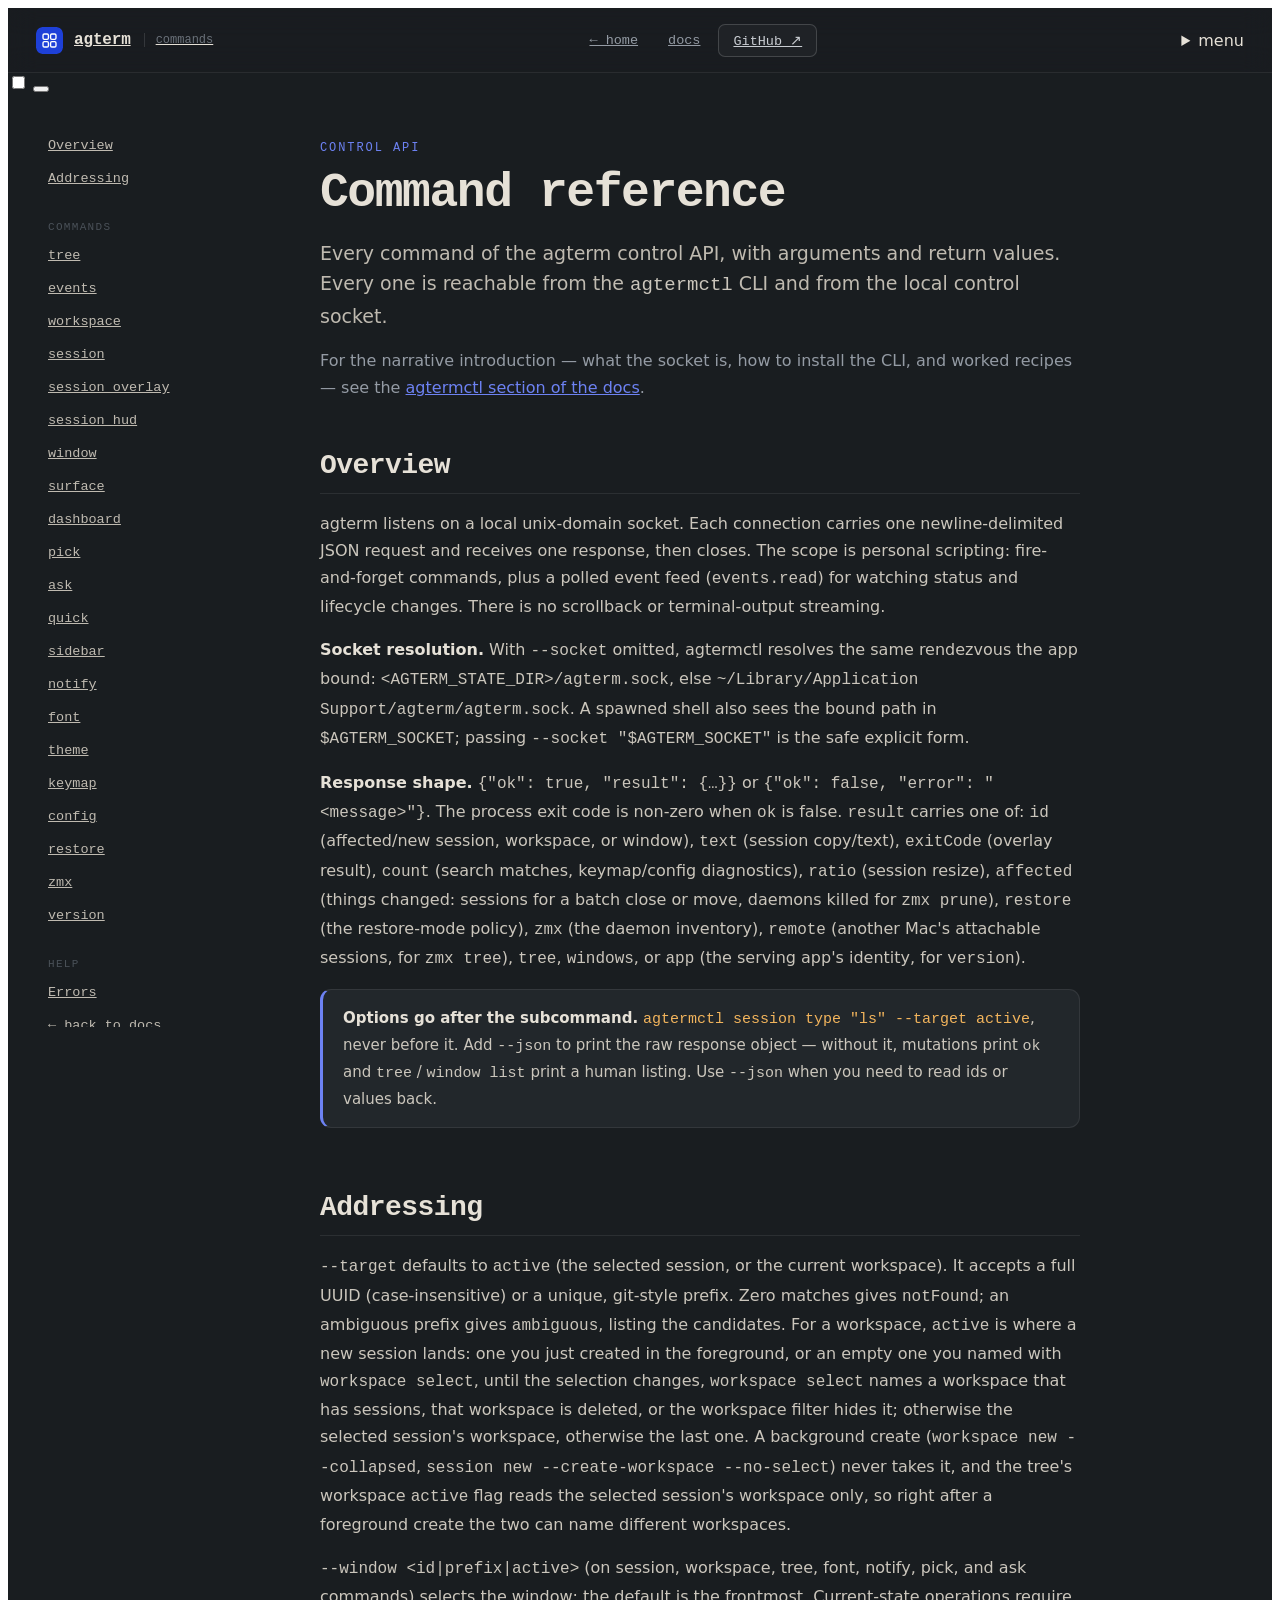
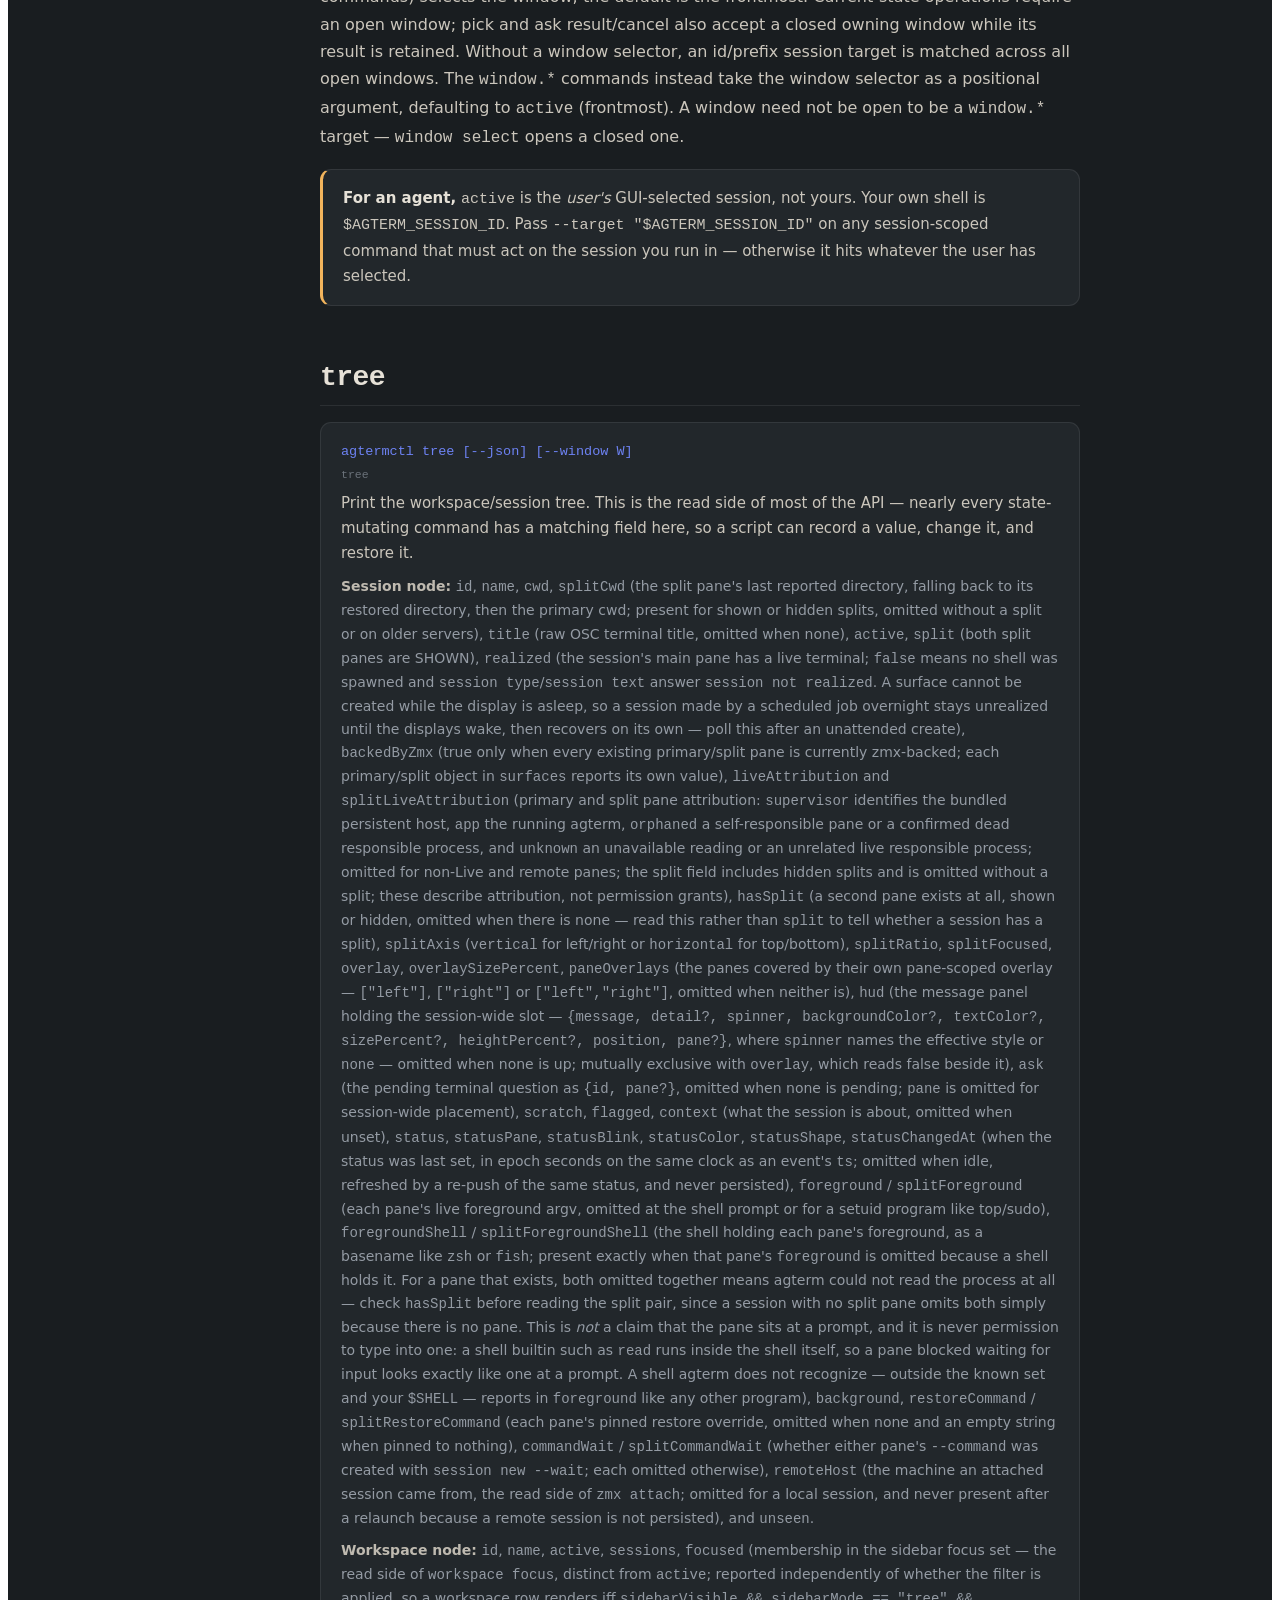
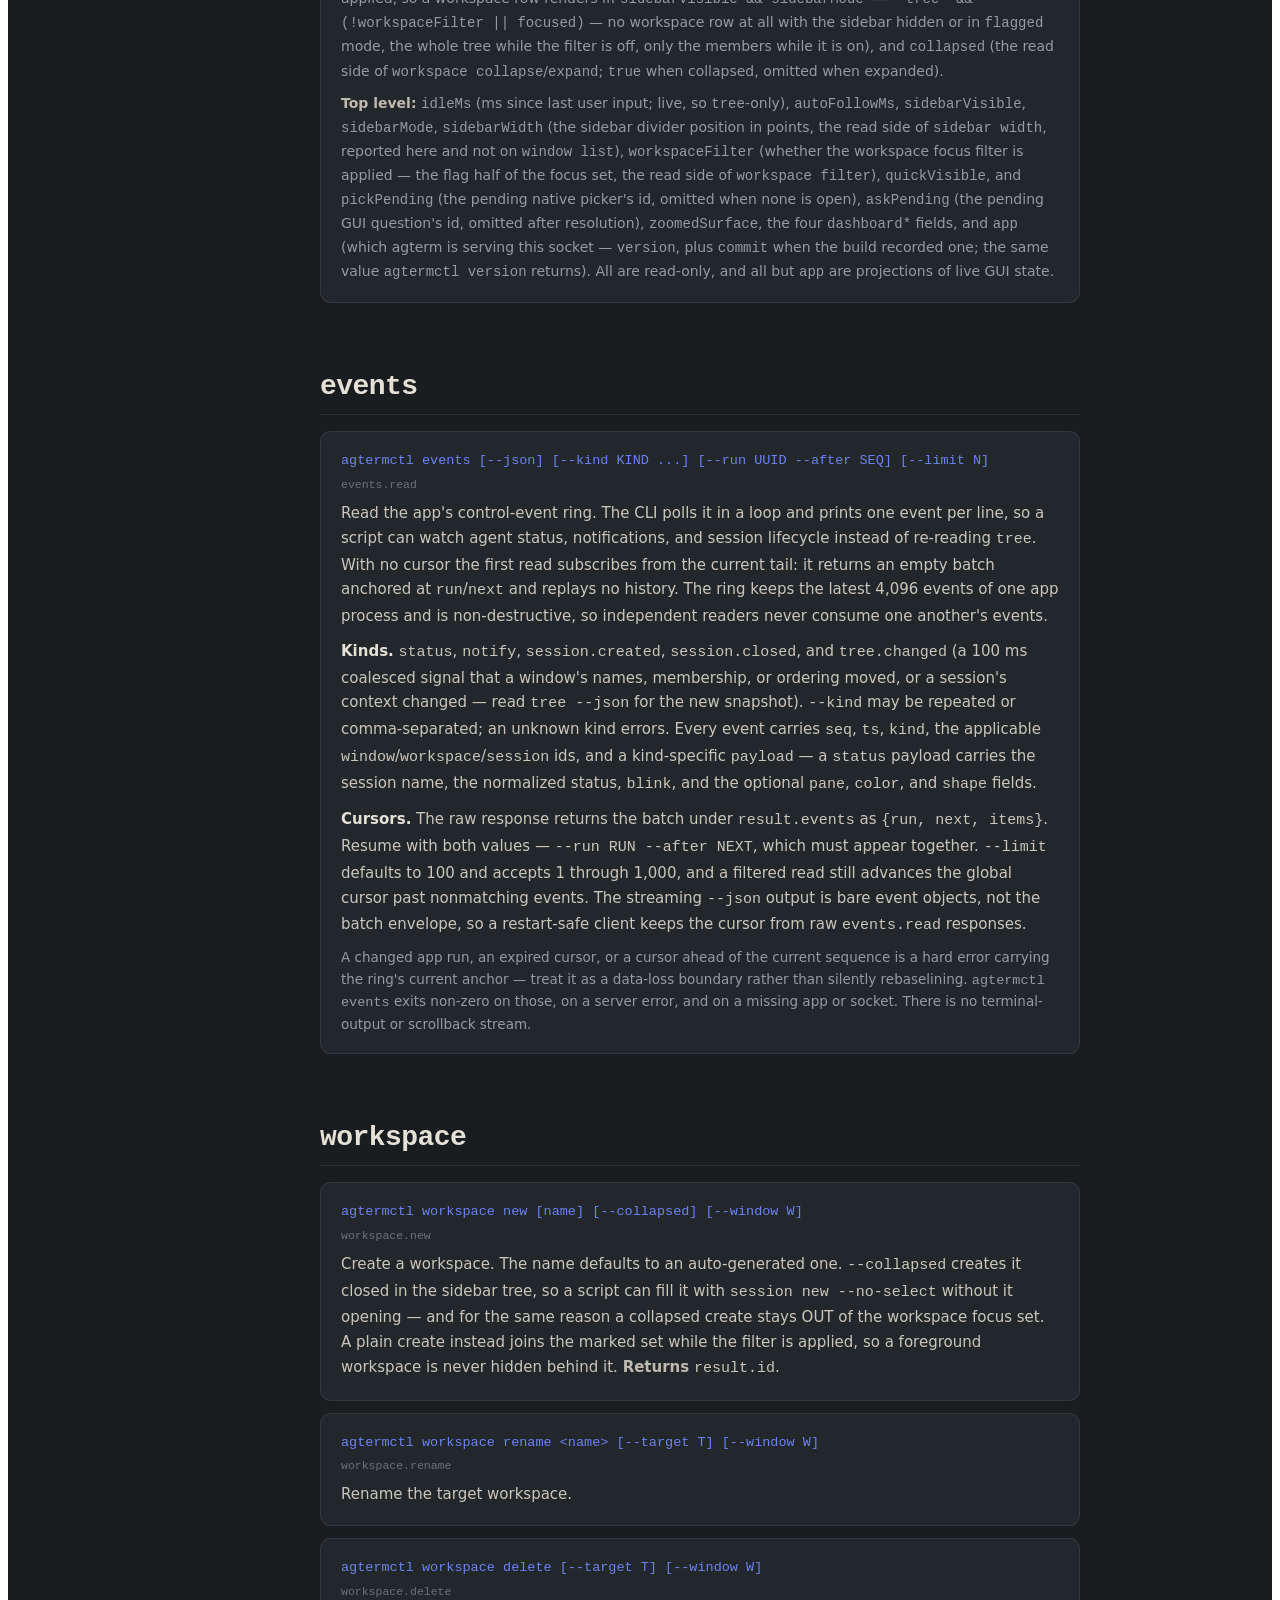
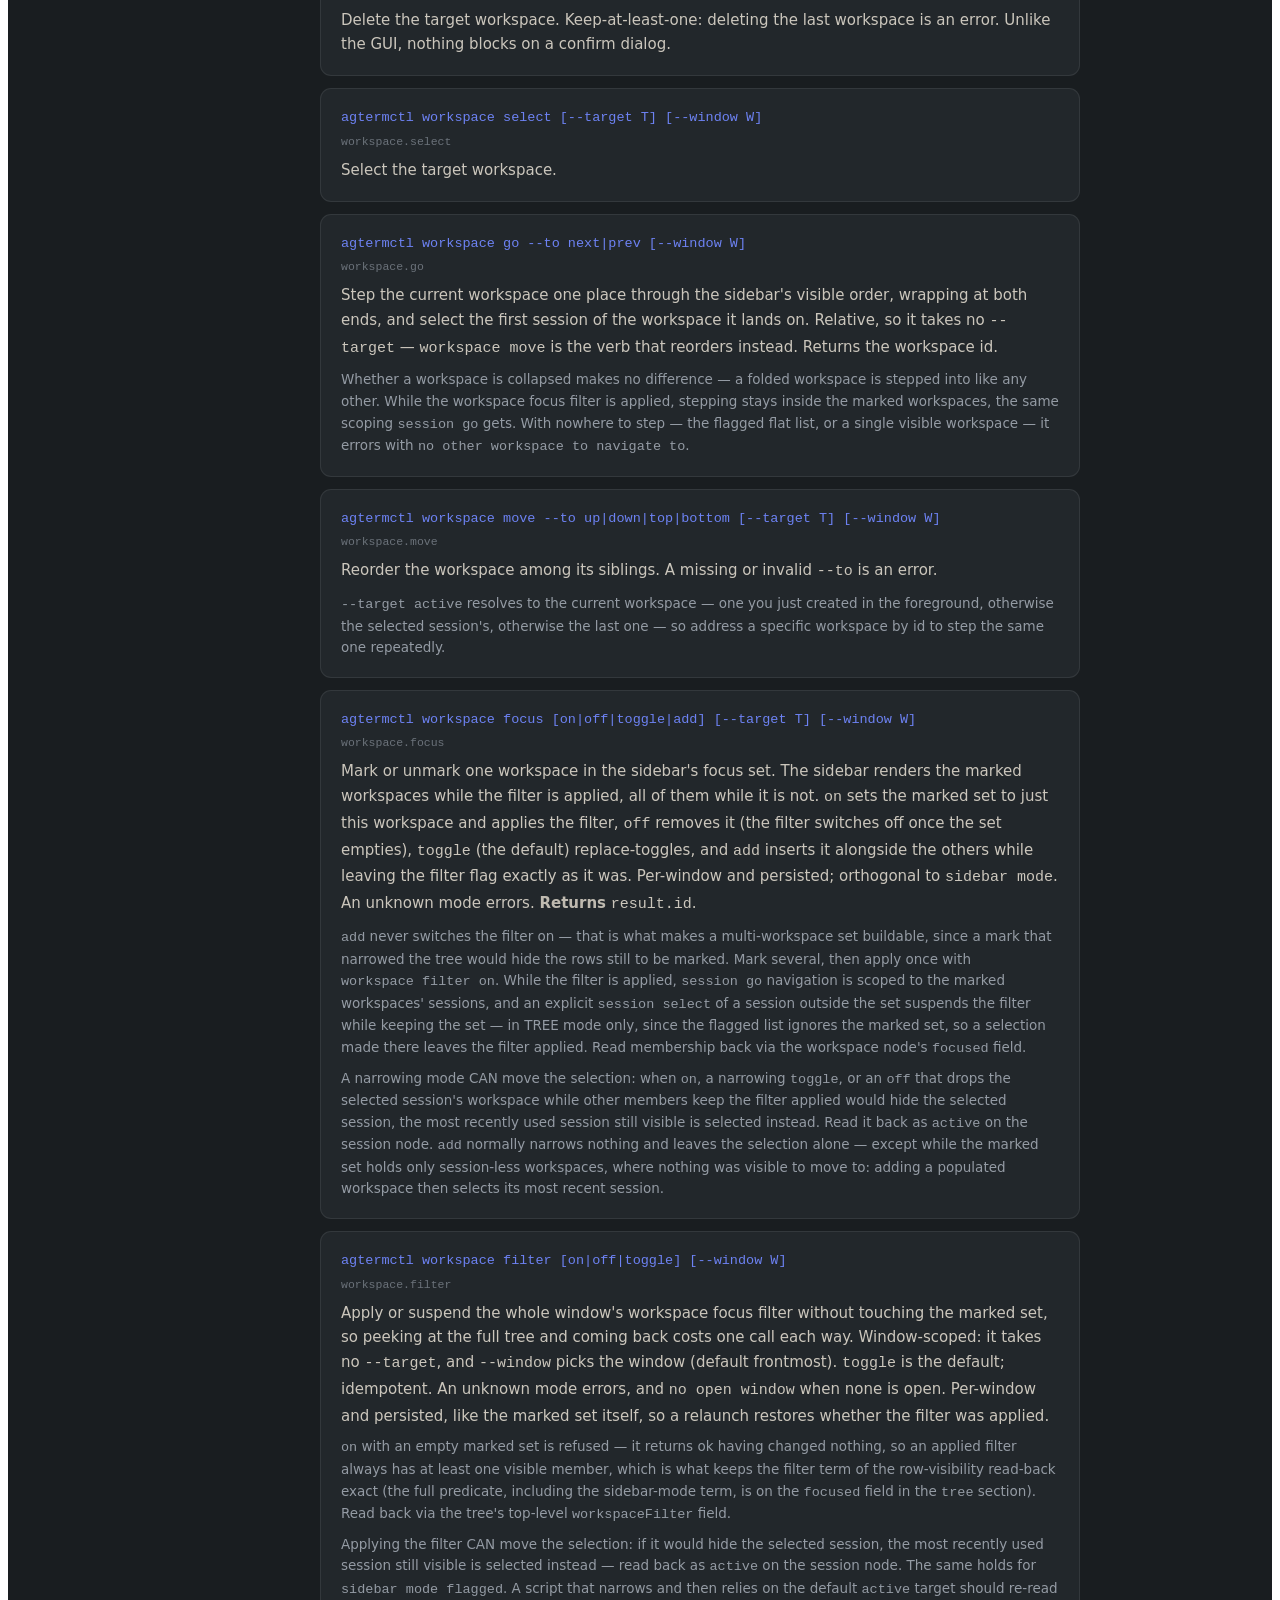
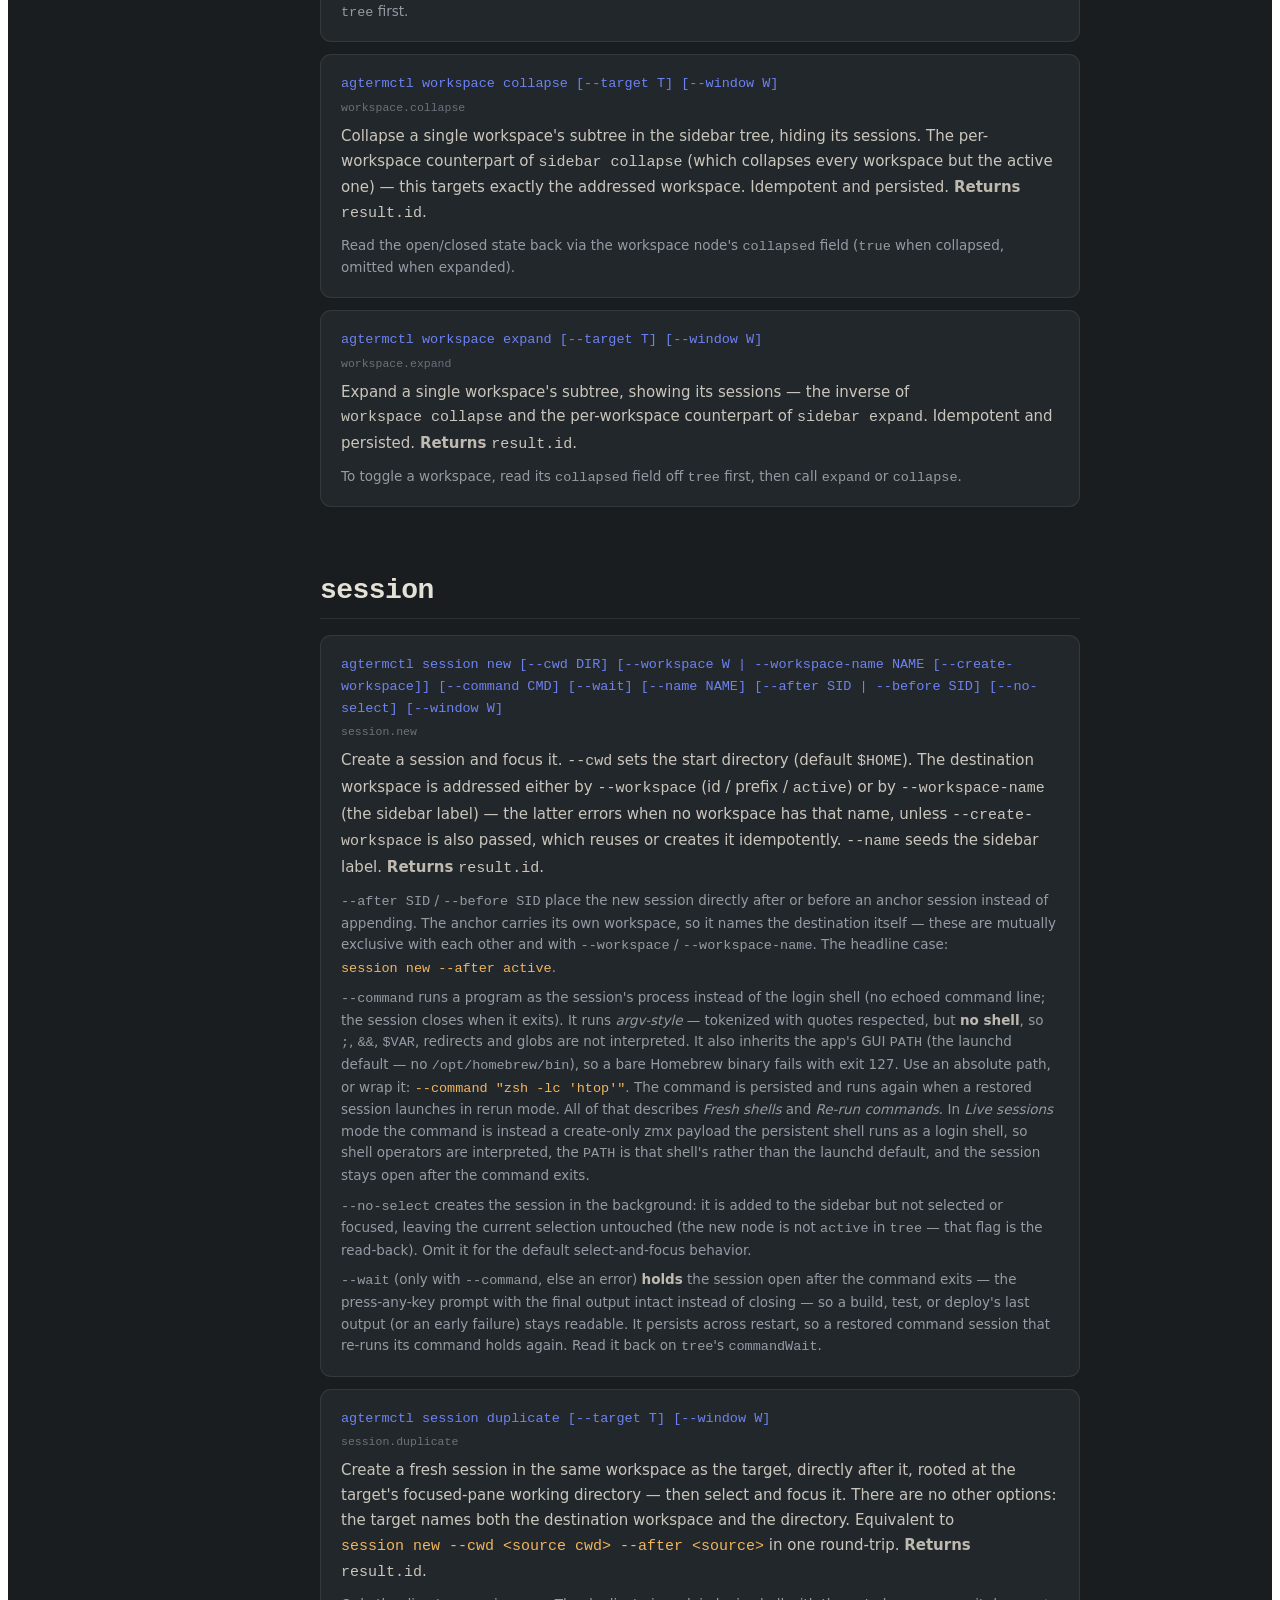
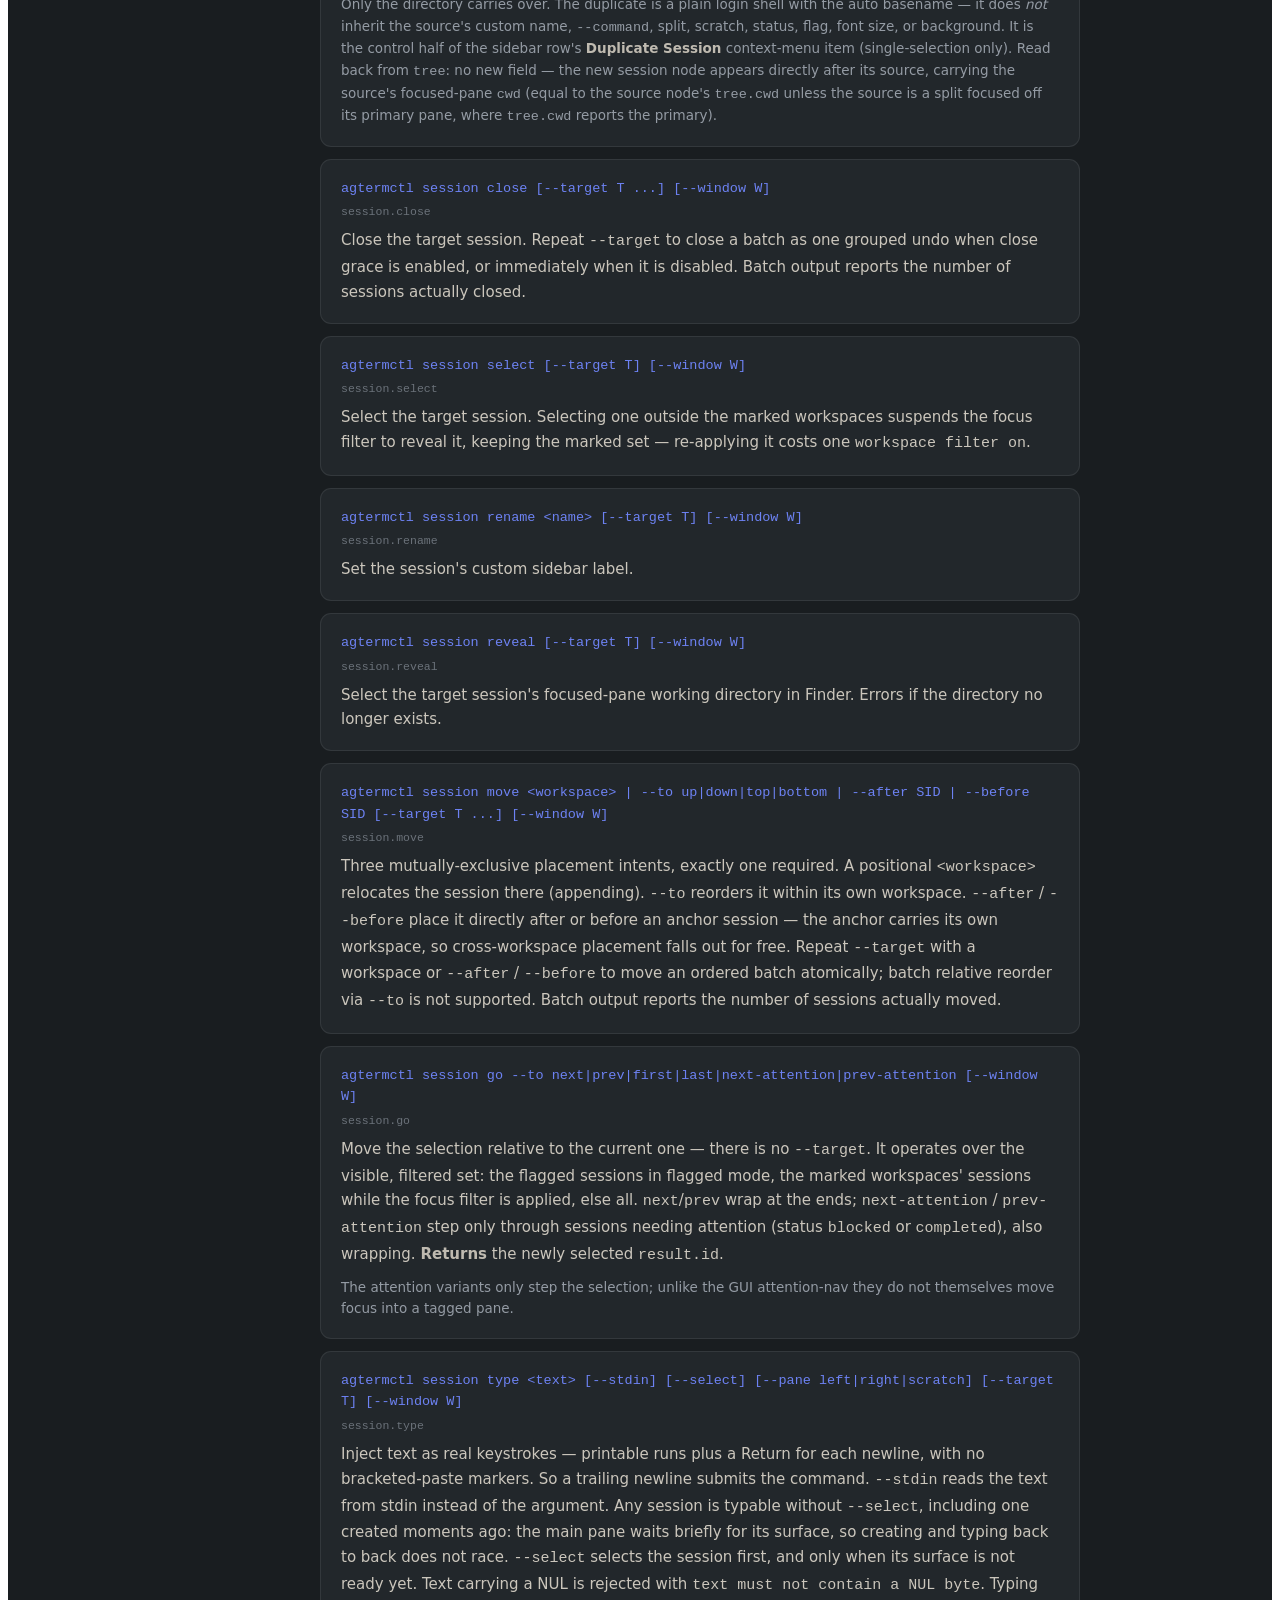
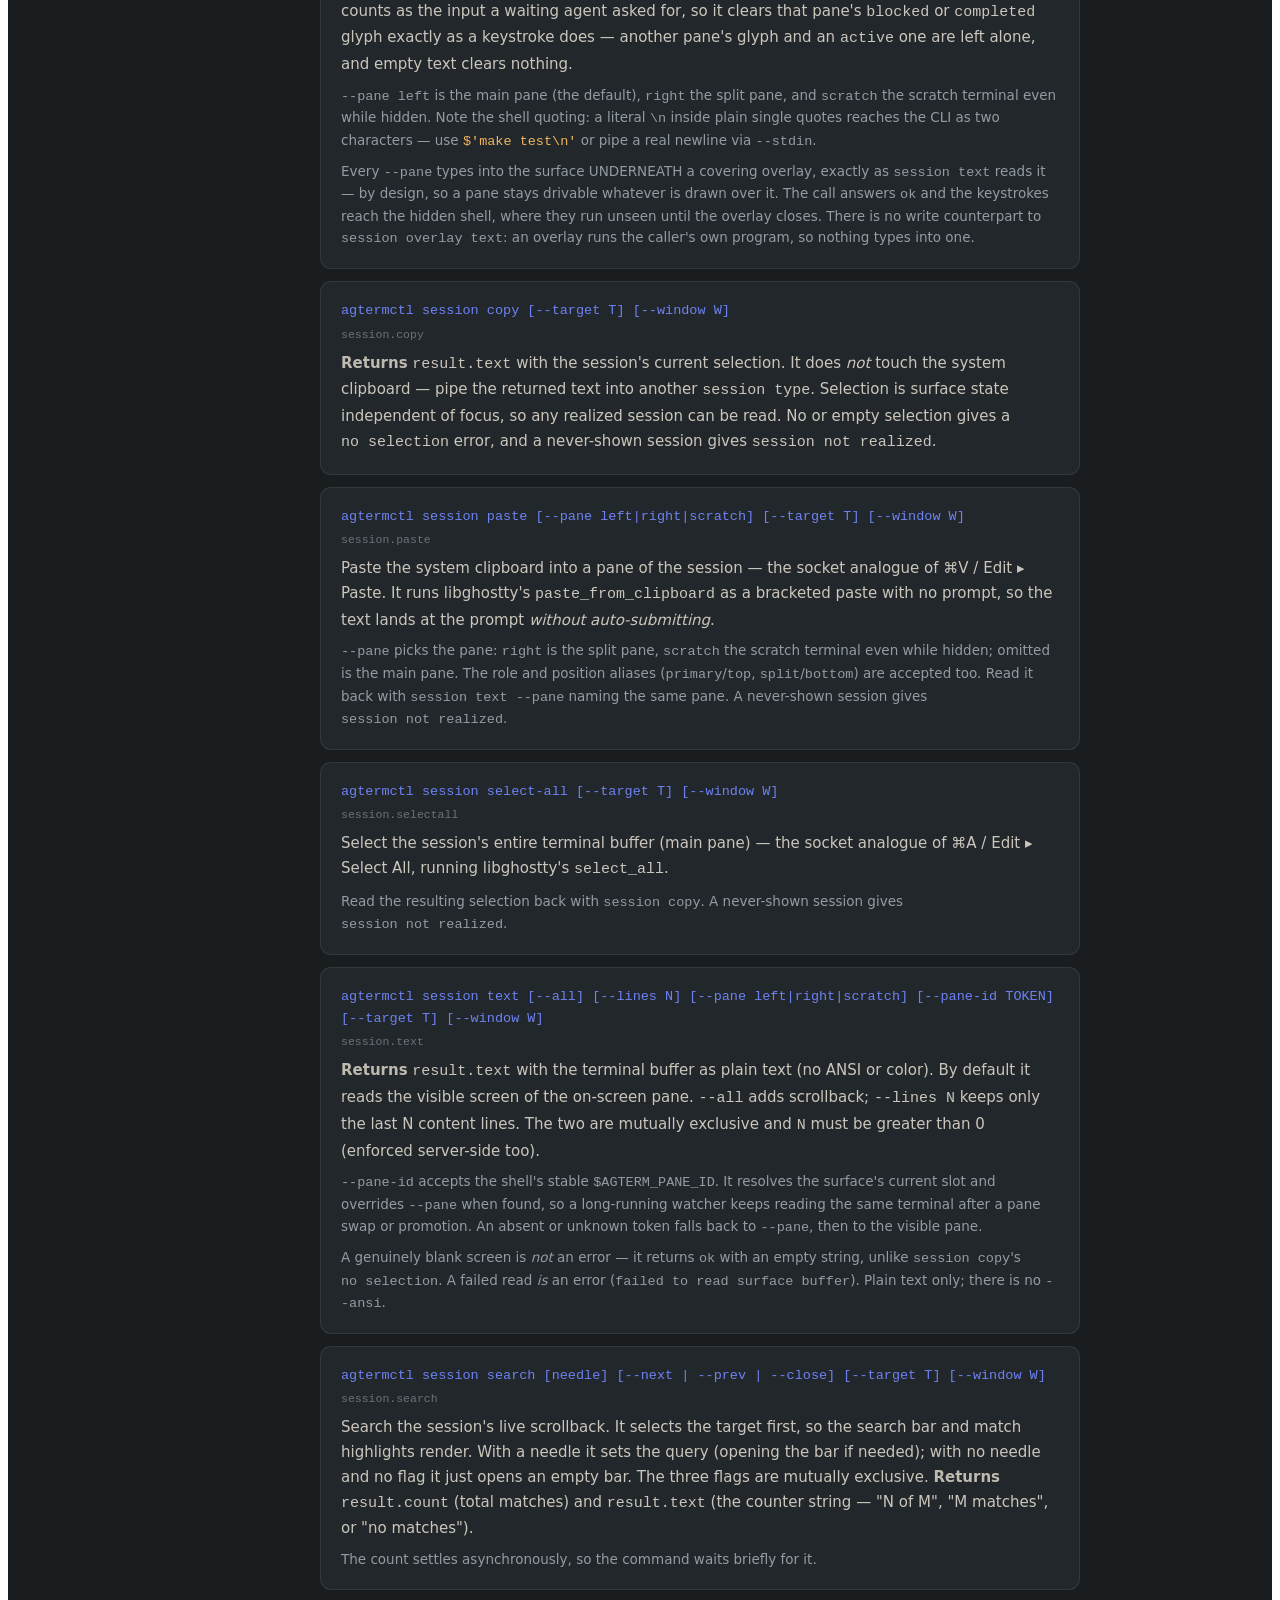
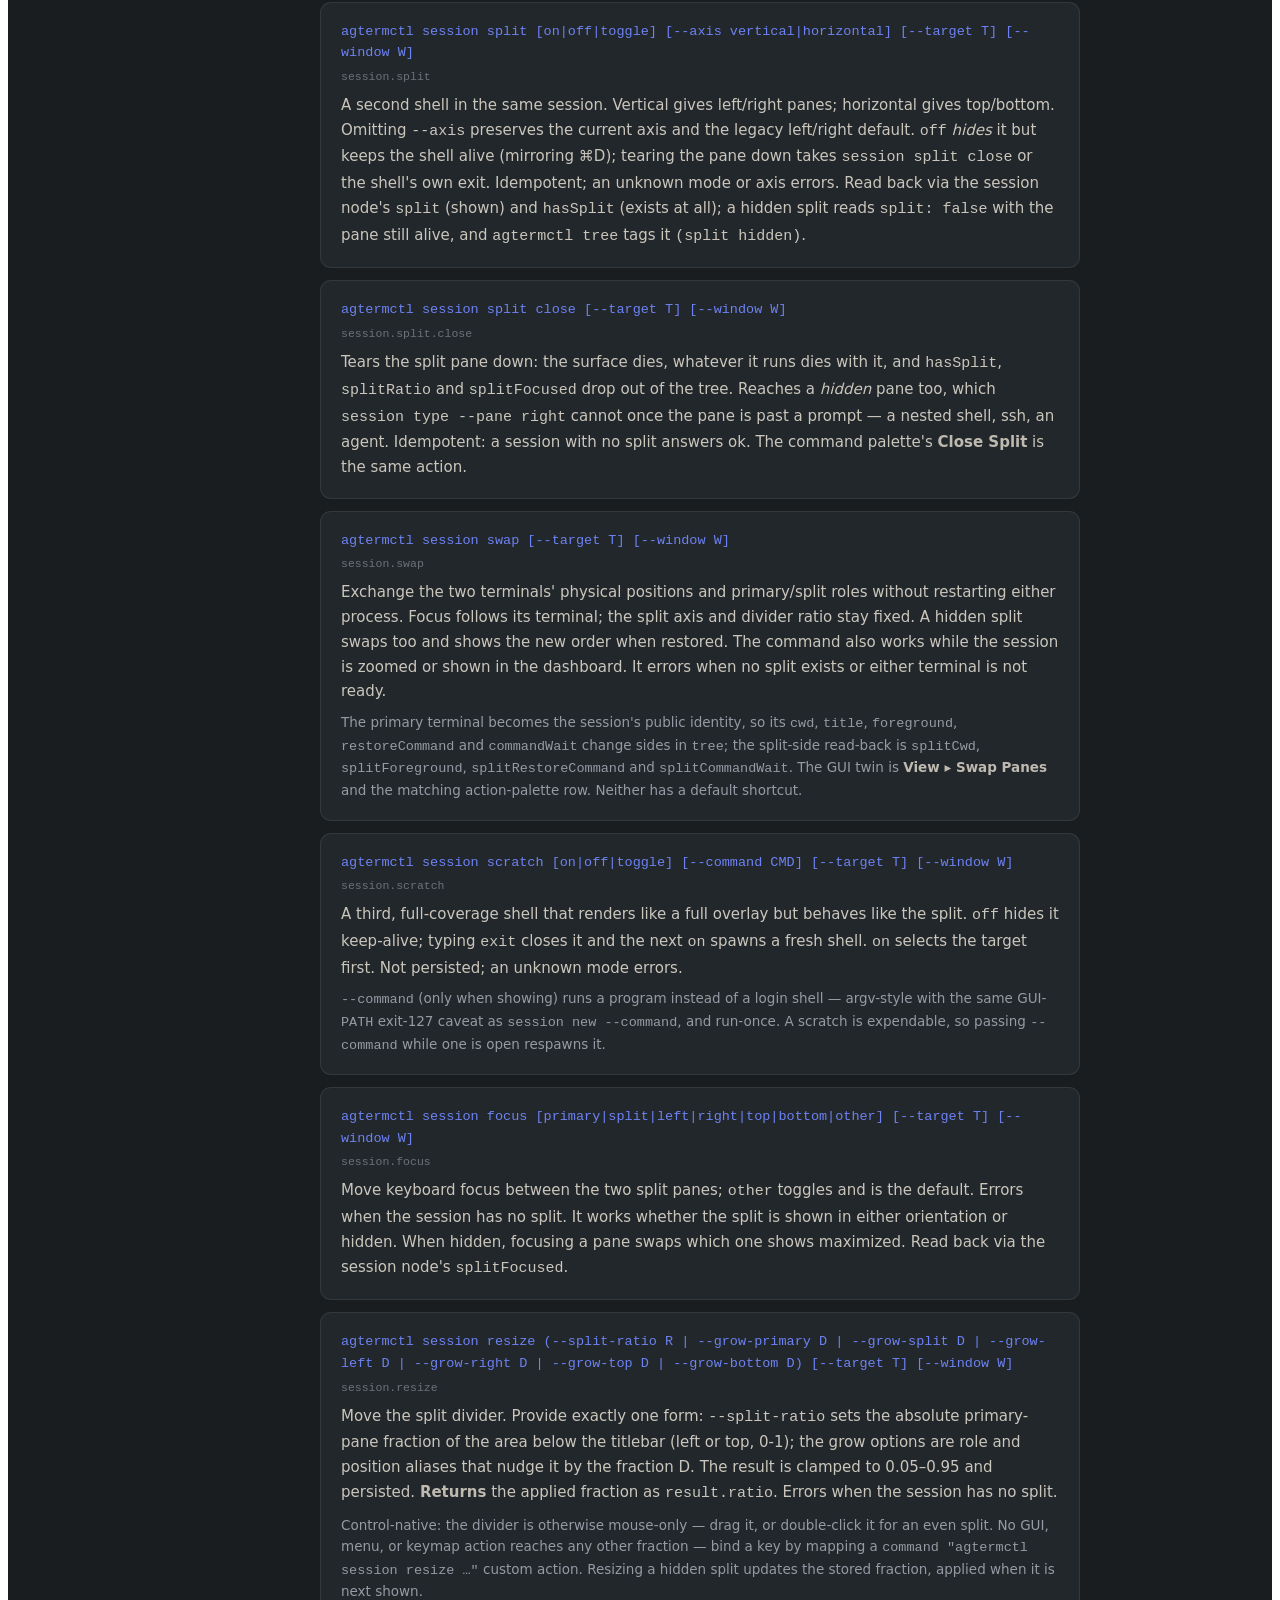
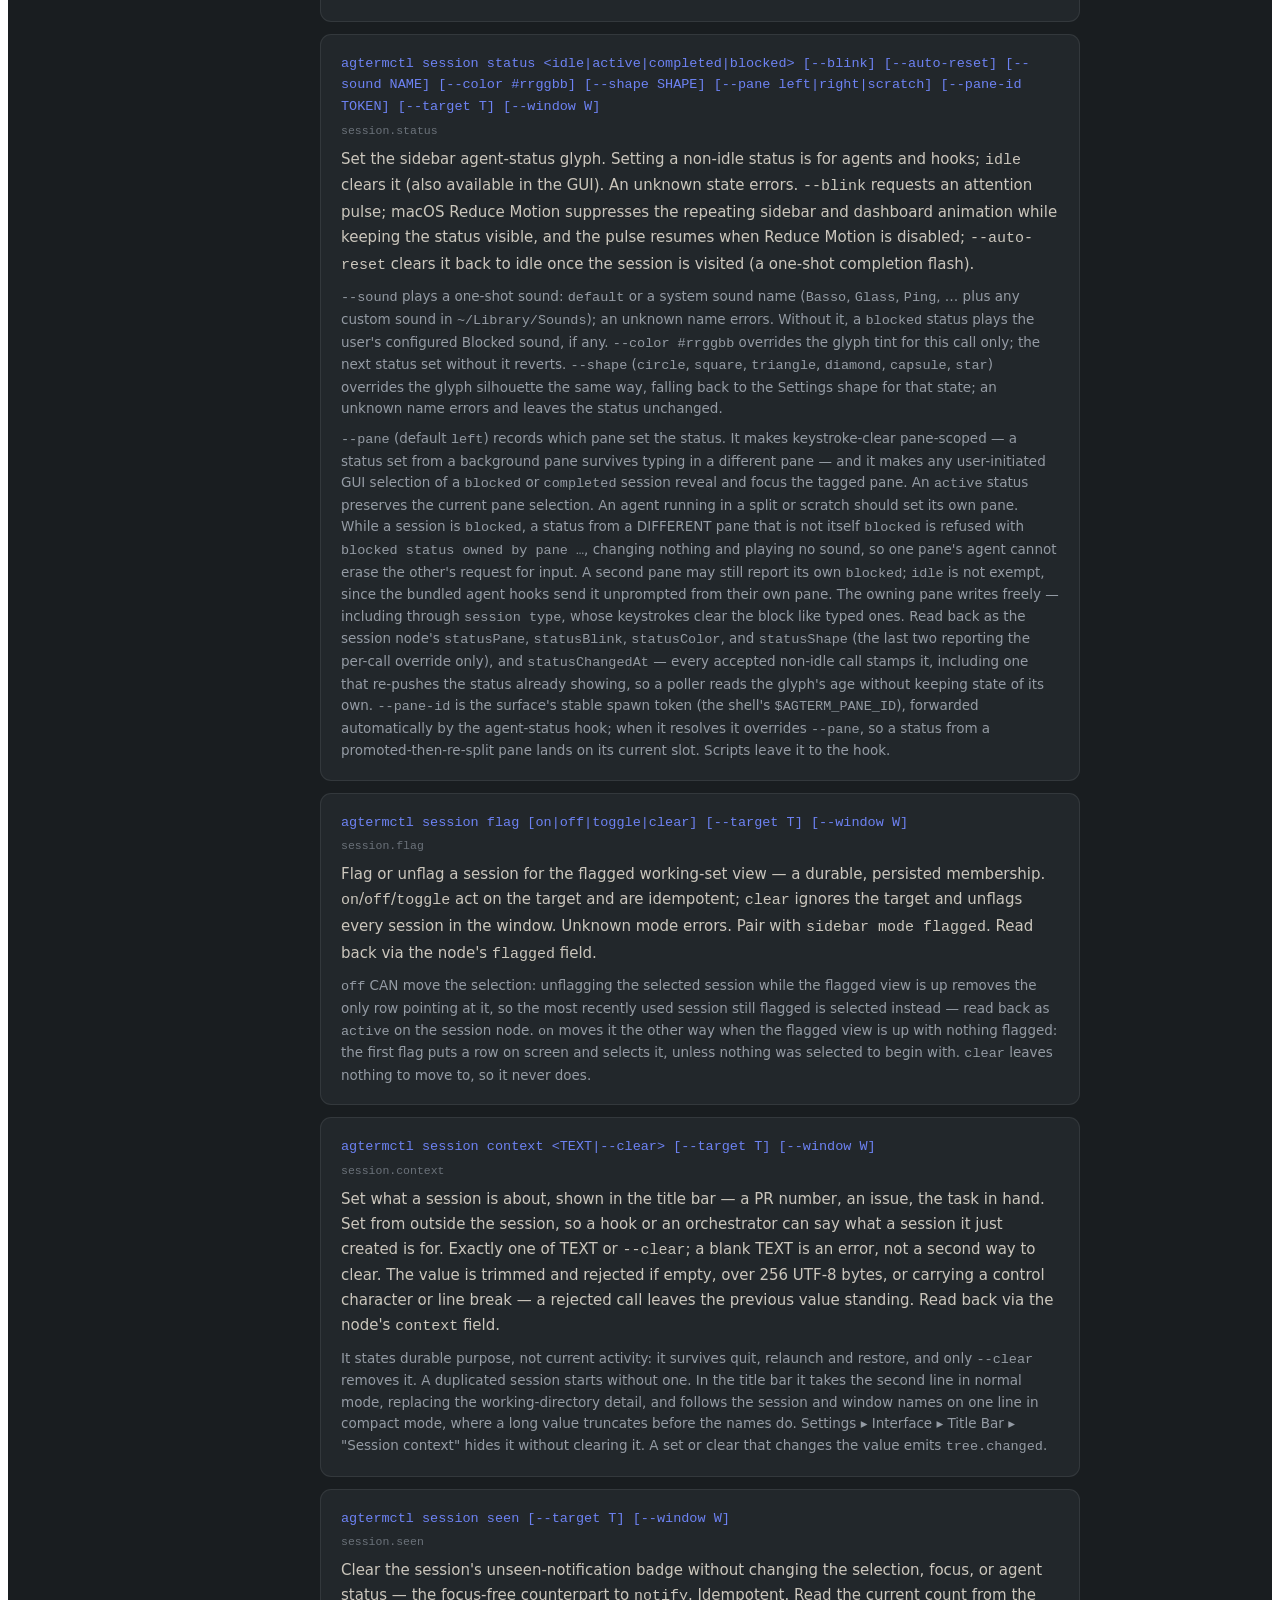
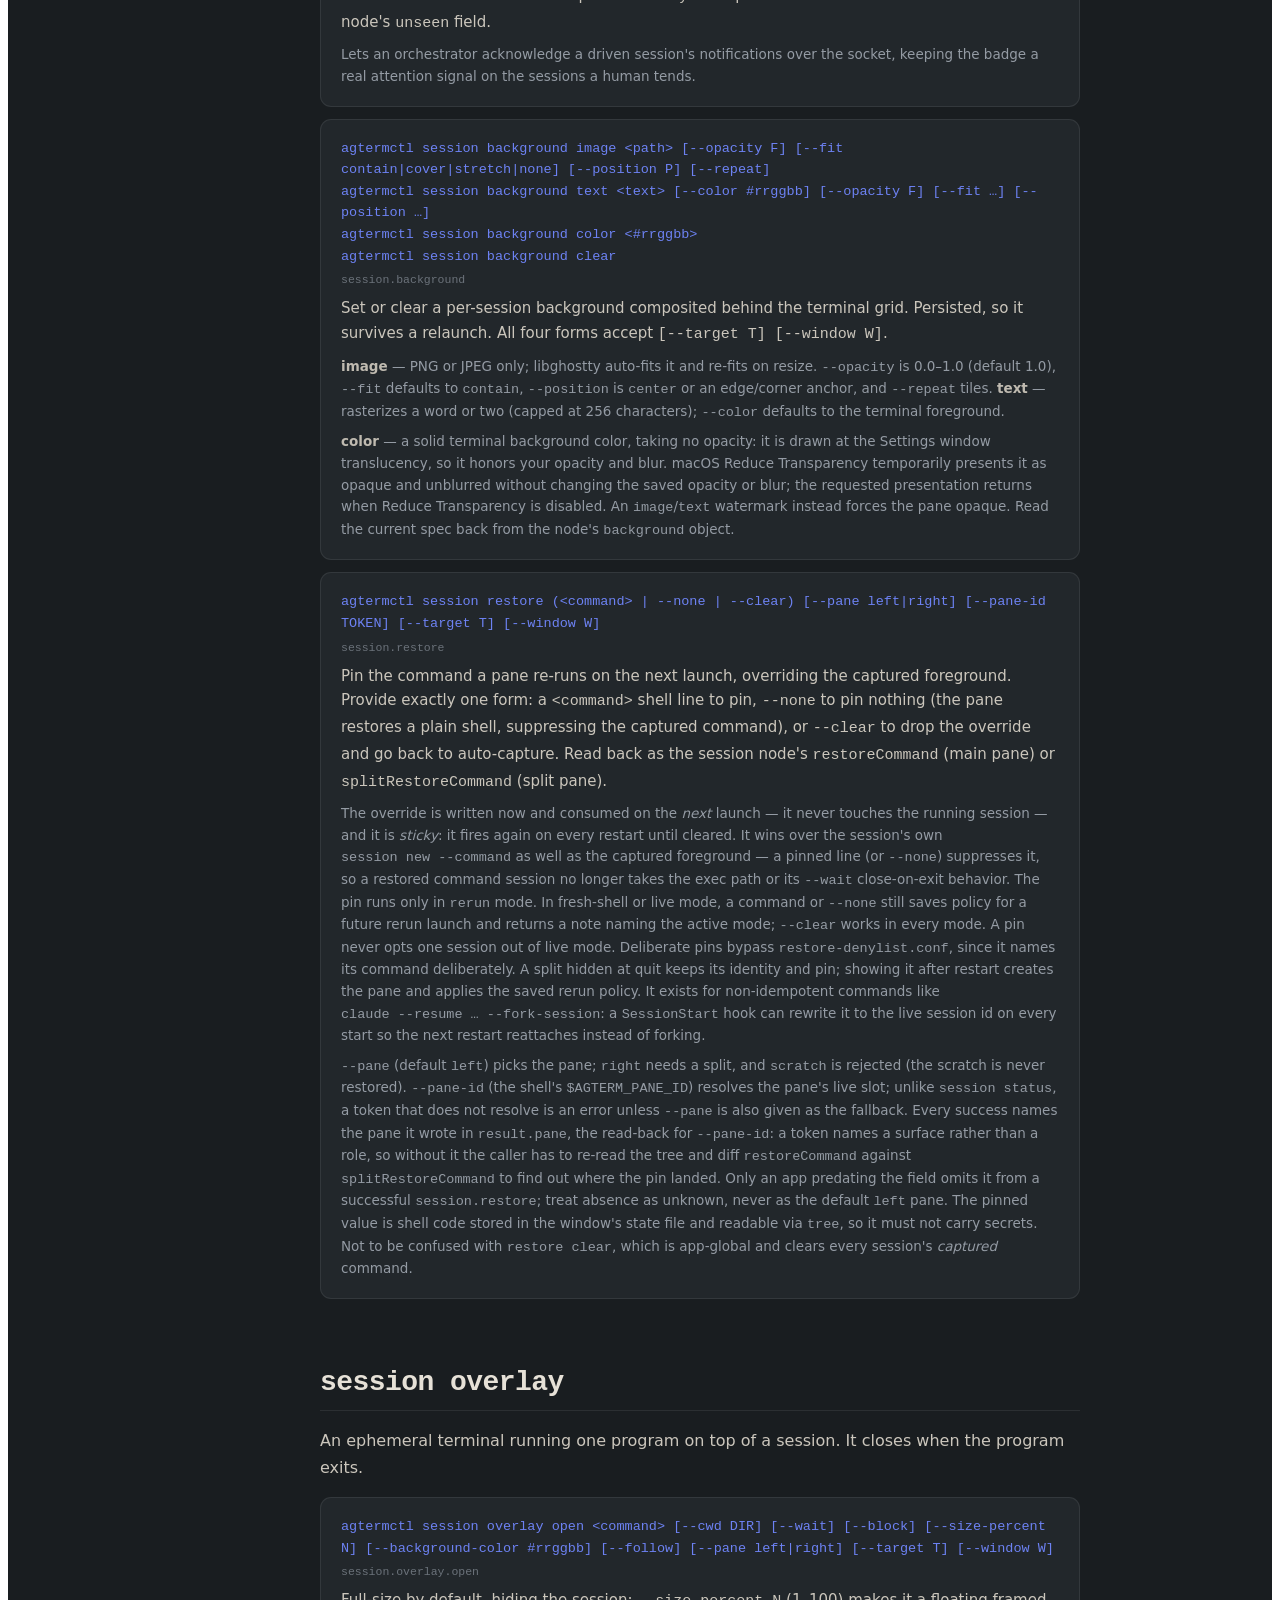
==== commit 4ec4d4b4: "feat(live): keep Live panes attributed to agterm across app restarts (#574) * feat(core): session-ho" ====
--- a/site/commands.html
+++ b/site/commands.html
@@ -459,6 +459,15 @@
                 <span style="font-family: &quot;JetBrains Mono&quot;, monospace">backedByZmx</span> (true only when every existing
                 primary/split pane is currently zmx-backed; each primary/split object in
                 <span style="font-family: &quot;JetBrains Mono&quot;, monospace">surfaces</span> reports its own value),
+                <span style="font-family: &quot;JetBrains Mono&quot;, monospace">liveAttribution</span> and
+                <span style="font-family: &quot;JetBrains Mono&quot;, monospace">splitLiveAttribution</span> (primary and split pane
+                attribution: <span style="font-family: &quot;JetBrains Mono&quot;, monospace">supervisor</span> identifies the bundled
+                persistent host, <span style="font-family: &quot;JetBrains Mono&quot;, monospace">app</span> the running agterm,
+                <span style="font-family: &quot;JetBrains Mono&quot;, monospace">orphaned</span> a self-responsible pane or a confirmed
+                dead responsible process, and <span style="font-family: &quot;JetBrains Mono&quot;, monospace">unknown</span> an
+                unavailable reading or an unrelated live responsible process; omitted for non-Live and remote panes;
+                the split field includes hidden splits and is omitted without a split; these describe attribution,
+                not permission grants),
                 <span style="font-family: &quot;JetBrains Mono&quot;, monospace">hasSplit</span> (a second pane exists at all, shown or
                 hidden, omitted when there is none — read this rather than
                 <span style="font-family: &quot;JetBrains Mono&quot;, monospace">split</span> to tell whether a session has a split),
@@ -2026,7 +2035,9 @@
               <p style="font-size: 15px; line-height: 1.65; color: #cbc6bc; margin: 10px 0 0">
                 Frame size in points. The window must be open. The size is clamped into the window's minimum and the display's visible
                 frame, so an oversized request is bounded rather than applied verbatim. Control-native (the title bar already
-                drags-to-resize).
+                drags-to-resize). Prints the applied width and height as <span style="font-family: &quot;JetBrains Mono&quot;, monospace">W H</span>; JSON reports
+                <span style="font-family: &quot;JetBrains Mono&quot;, monospace">result.width</span> and <span style="font-family: &quot;JetBrains Mono&quot;, monospace">result.height</span>, rounded to integer points like
+                <span style="font-family: &quot;JetBrains Mono&quot;, monospace">window list</span> geometry.
               </p>
             </div>
 
@@ -3093,11 +3104,14 @@
             </div>
             <div style="background: #22272b; border: 1px solid rgba(255, 255, 255, 0.08); border-radius: 11px; padding: 18px 20px; margin-bottom: 12px">
               <div style="font-family: &quot;JetBrains Mono&quot;, monospace; font-size: 13.5px; color: #6d82f3; line-height: 1.6; word-break: break-word">
-                agtermctl zmx attach HOST SESSION
+                agtermctl zmx attach HOST SESSION [--window W]
               </div>
               <div style="font-family: &quot;JetBrains Mono&quot;, monospace; font-size: 11.5px; color: #6b727a; margin-top: 6px">zmx.attach</div>
               <p style="font-size: 15px; line-height: 1.65; color: #cbc6bc; margin: 10px 0 0">
-                Open one of the sessions <span style="font-family: &quot;JetBrains Mono&quot;, monospace">zmx tree</span> listed as a session here, marked remote. It takes the session <em>id</em> from that listing — remote names are editable and repeat across workspaces — and lands in the current window's current workspace, selected, carrying the remote session's split when it has one. Returns the new session's <span style="font-family: &quot;JetBrains Mono&quot;, monospace">id</span>; read <span style="font-family: &quot;JetBrains Mono&quot;, monospace">remoteHost</span> on its tree node.
+                Open one of the sessions <span style="font-family: &quot;JetBrains Mono&quot;, monospace">zmx tree</span> listed as a session here, marked remote. It takes the session <em>id</em> from that listing, because remote names are editable and repeat across workspaces. It opens in the destination window's current workspace, selected, carrying the remote session's split when it has one. Returns the new session's <span style="font-family: &quot;JetBrains Mono&quot;, monospace">id</span>; read <span style="font-family: &quot;JetBrains Mono&quot;, monospace">remoteHost</span> on its tree node.
+                <span style="font-family: &quot;JetBrains Mono&quot;, monospace">--window</span> takes a local open window ID, unique prefix, or <span style="font-family: &quot;JetBrains Mono&quot;, monospace">active</span>.
+                Omitted, it uses the frontmost window after discovery. An invalid or closed destination fails without creating
+                a session. A background target leaves the frontmost window unchanged.
               </p>
               <p style="font-size: 13.5px; line-height: 1.6; color: #949ba4; margin: 8px 0 0">
                 The remote is resolved again before anything is created, so a session gone since the listing fails and creates nothing rather than handing back a fresh shell wearing its name. Only failures found before that point are reported here; a connection that starts and later drops is an ordinary pane exit.
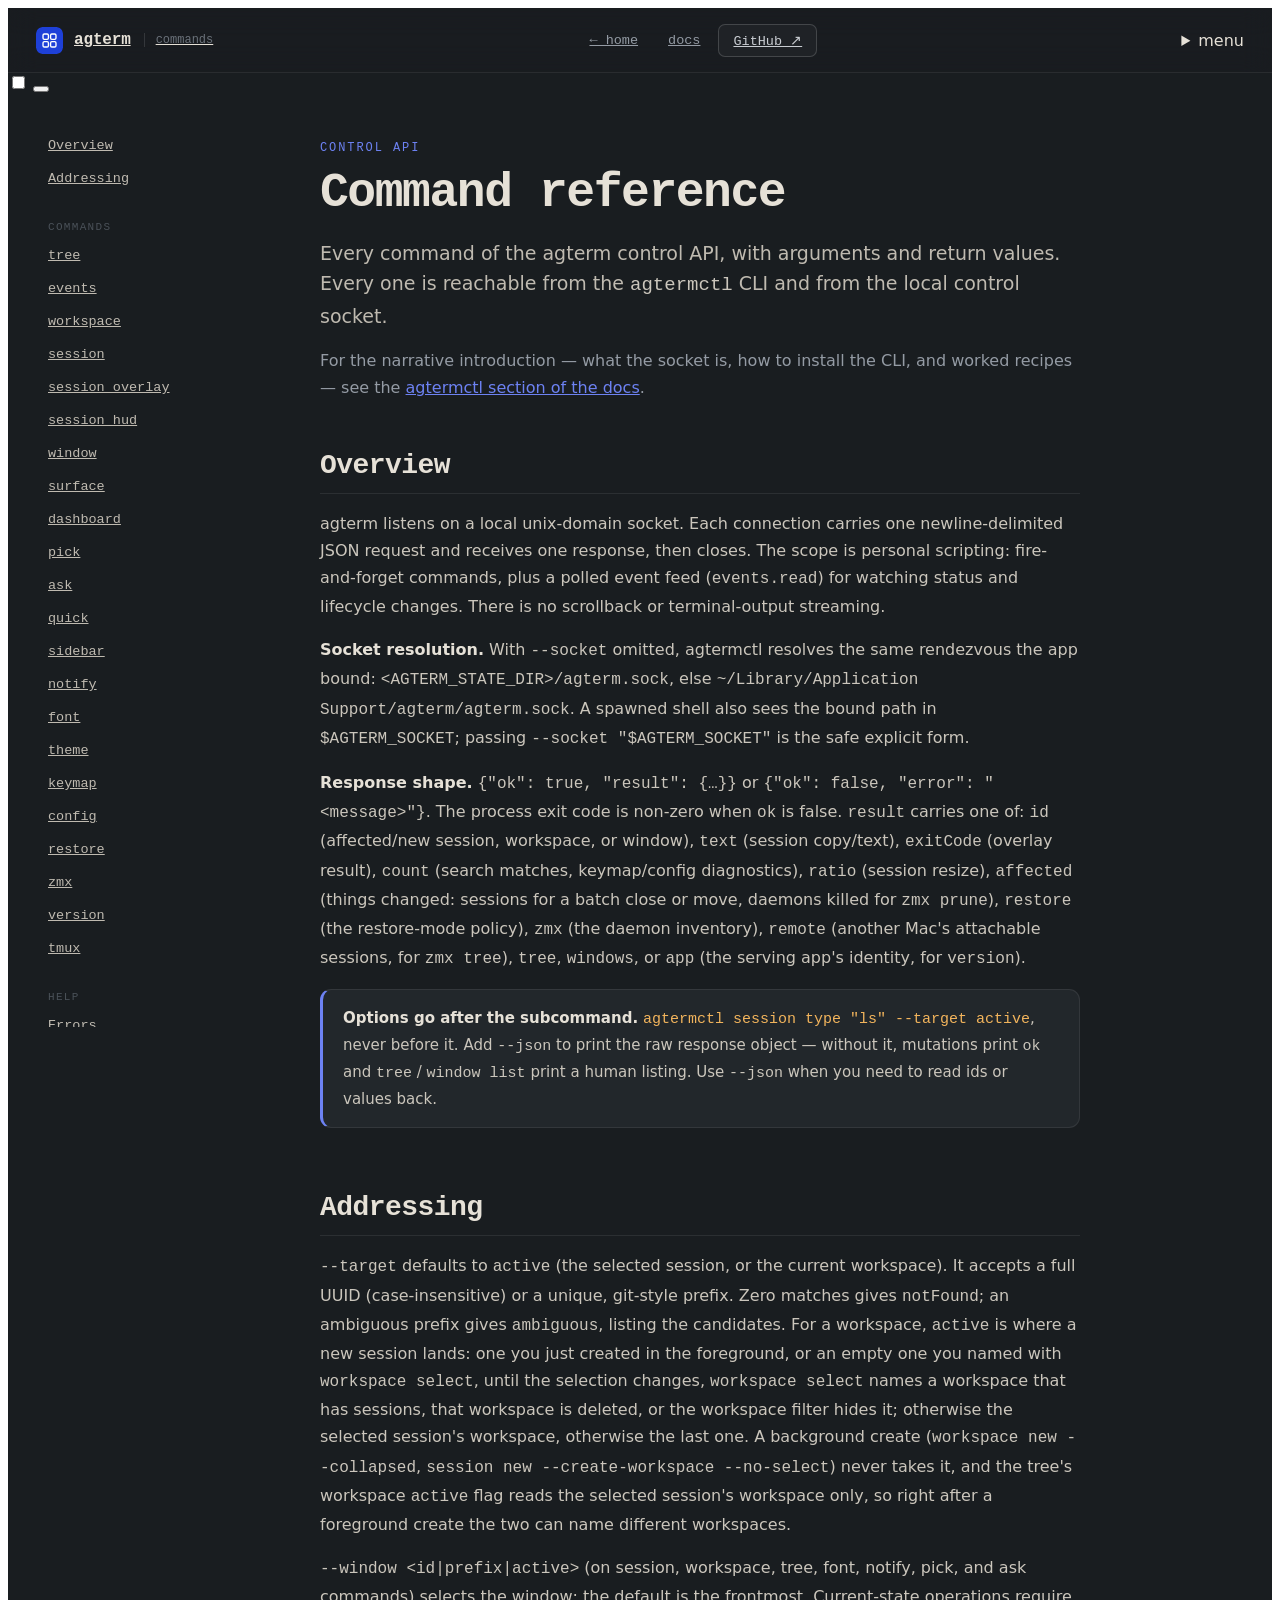
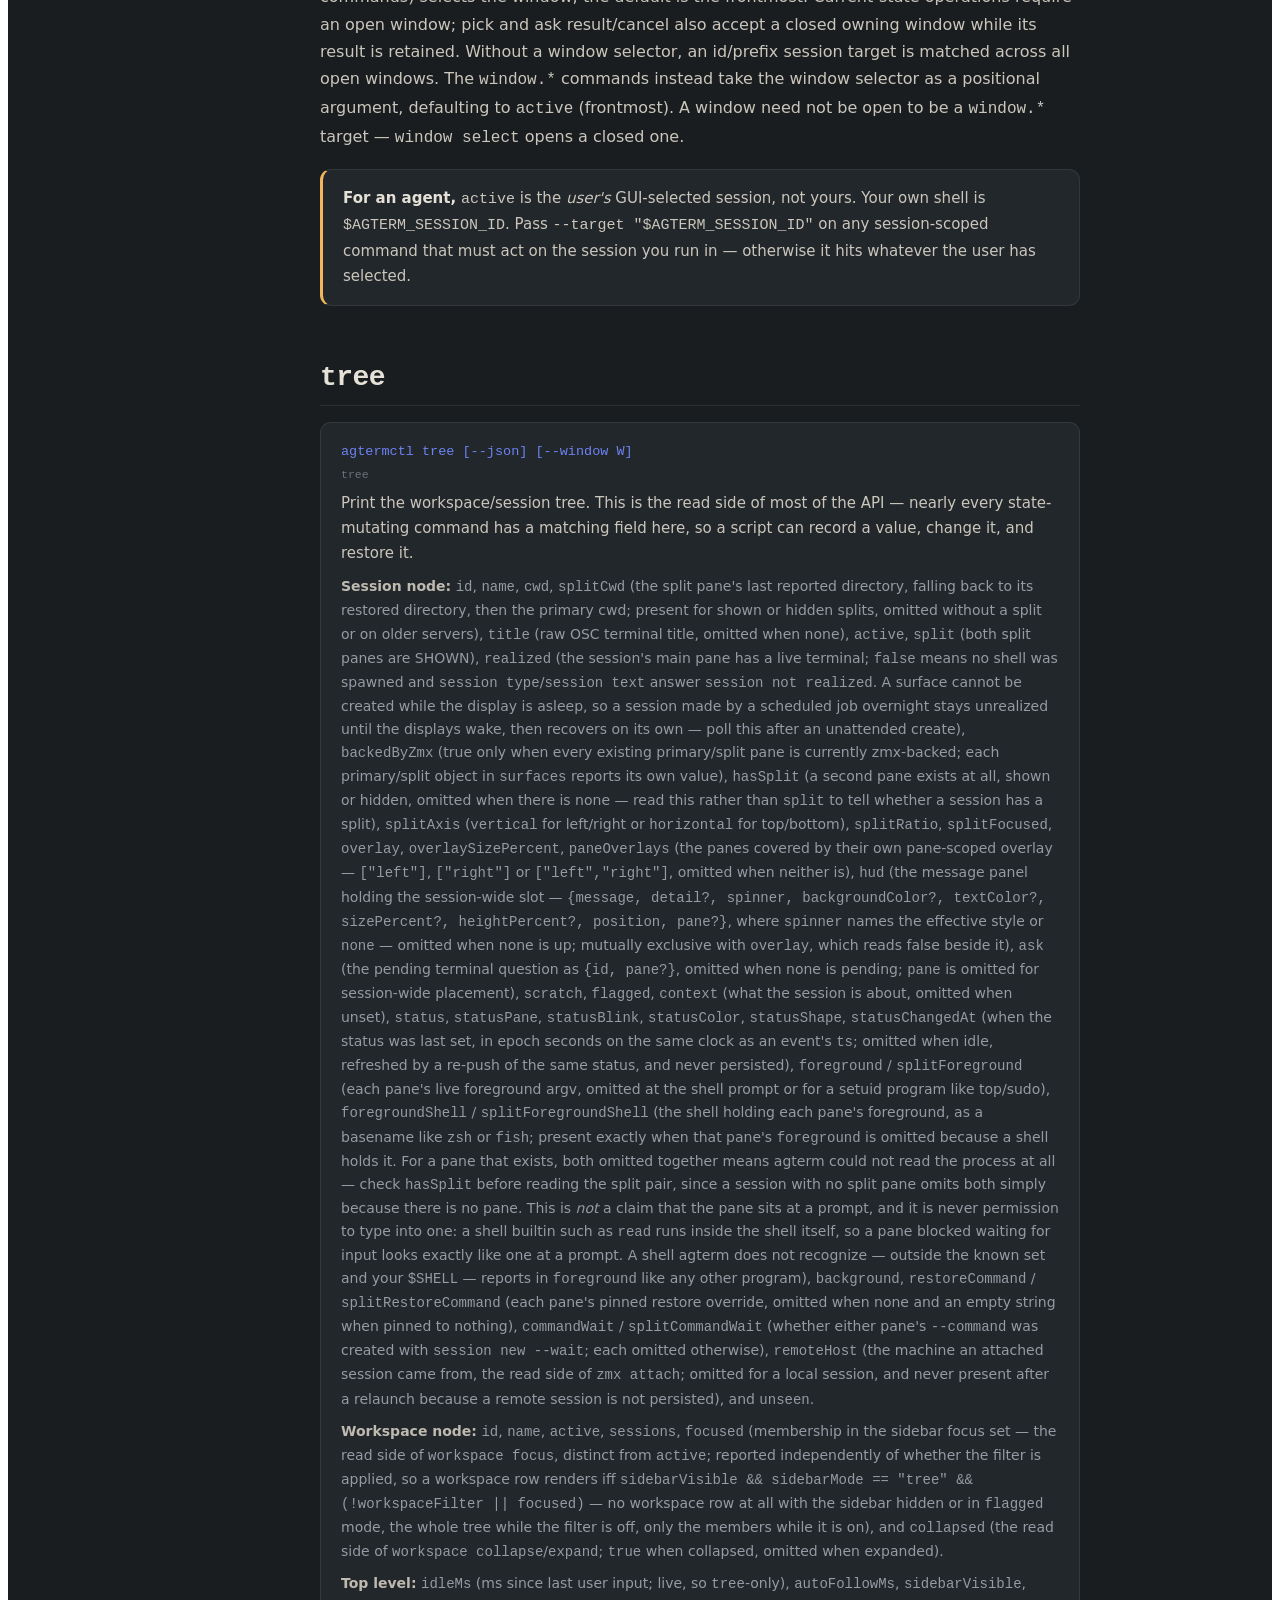
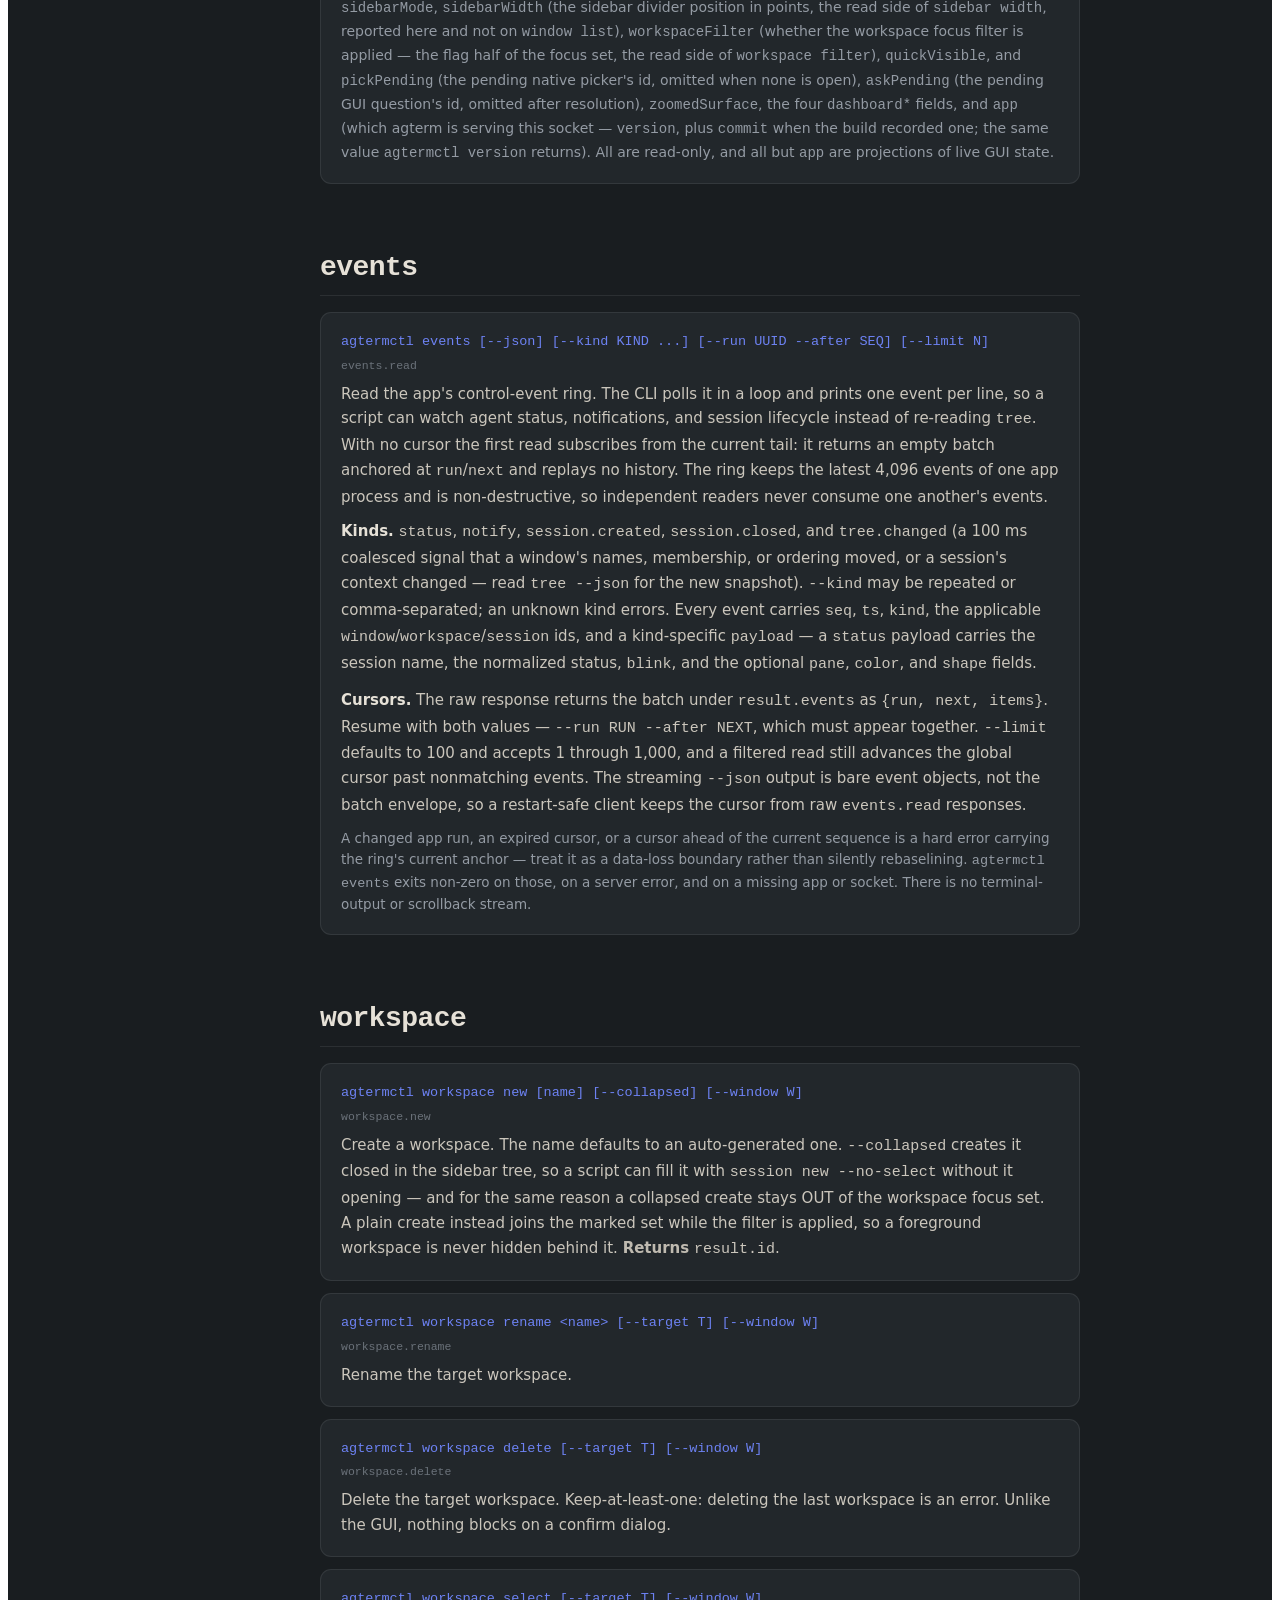
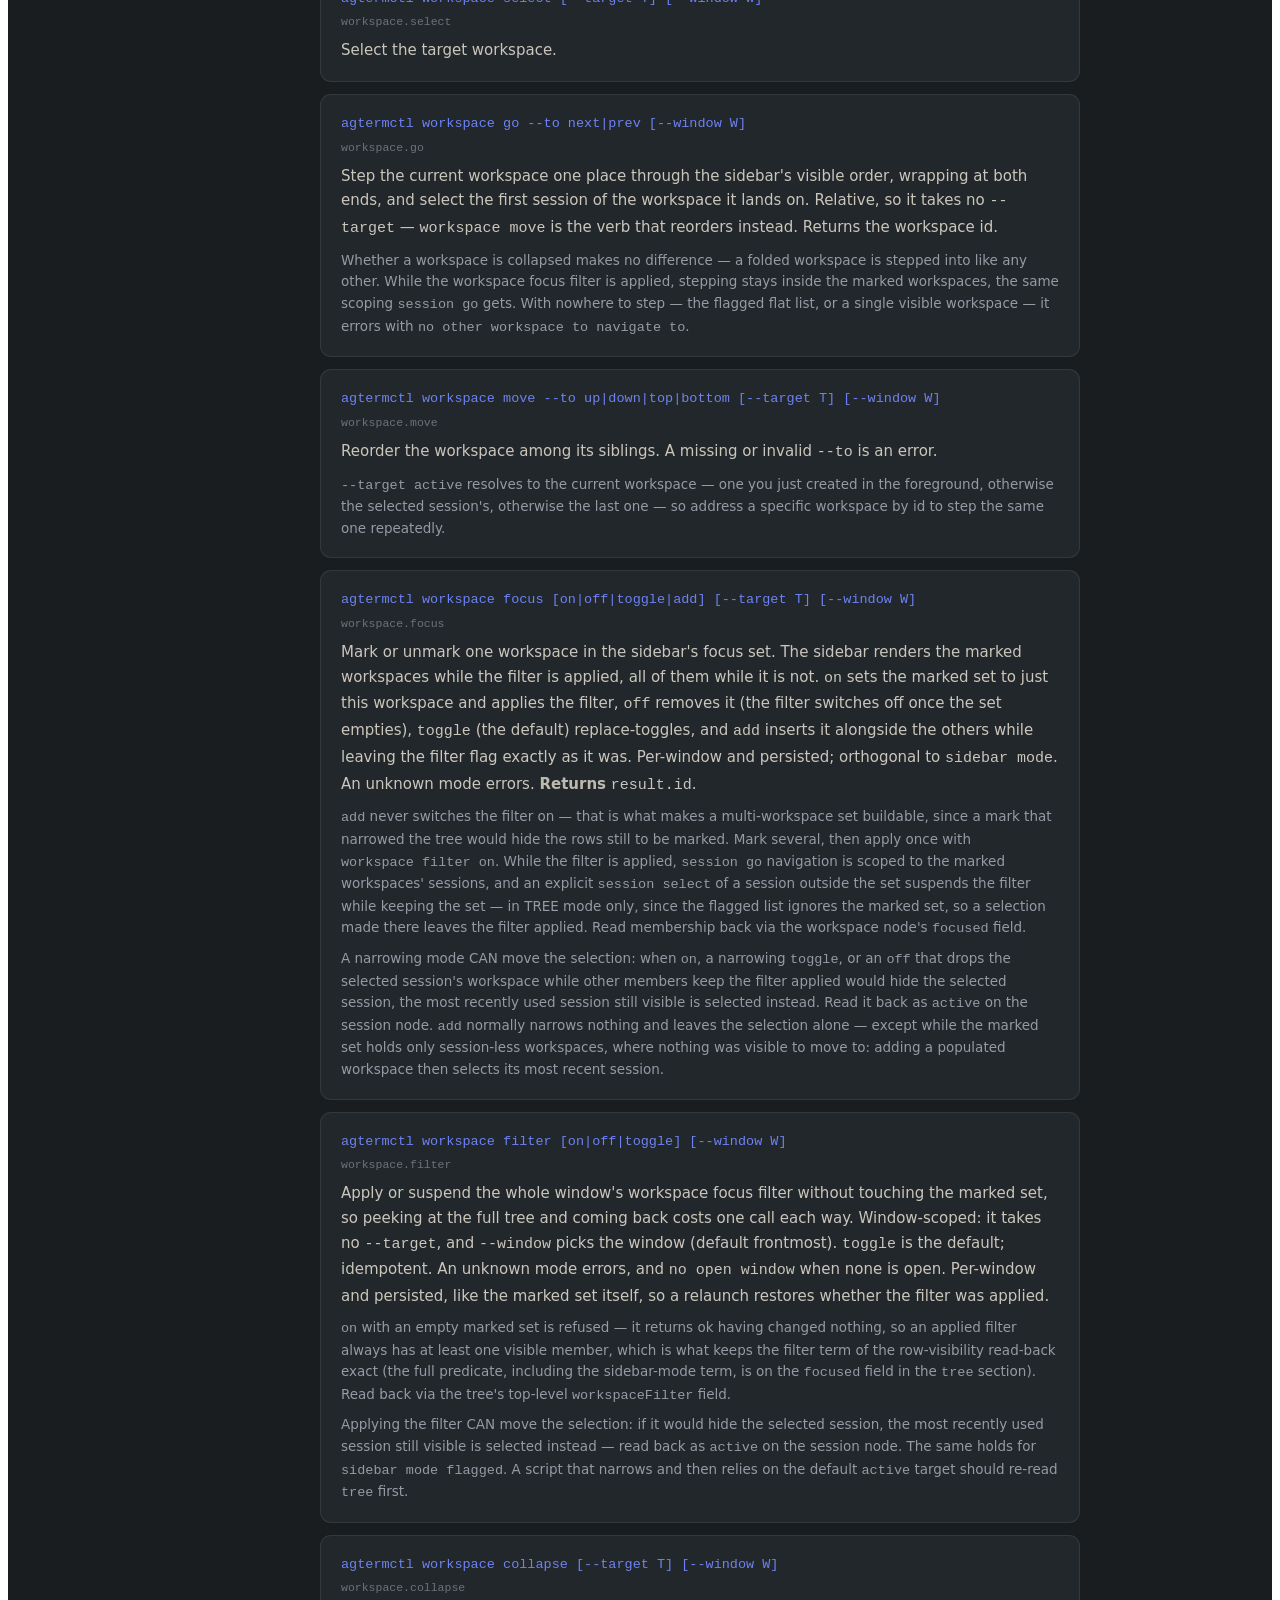
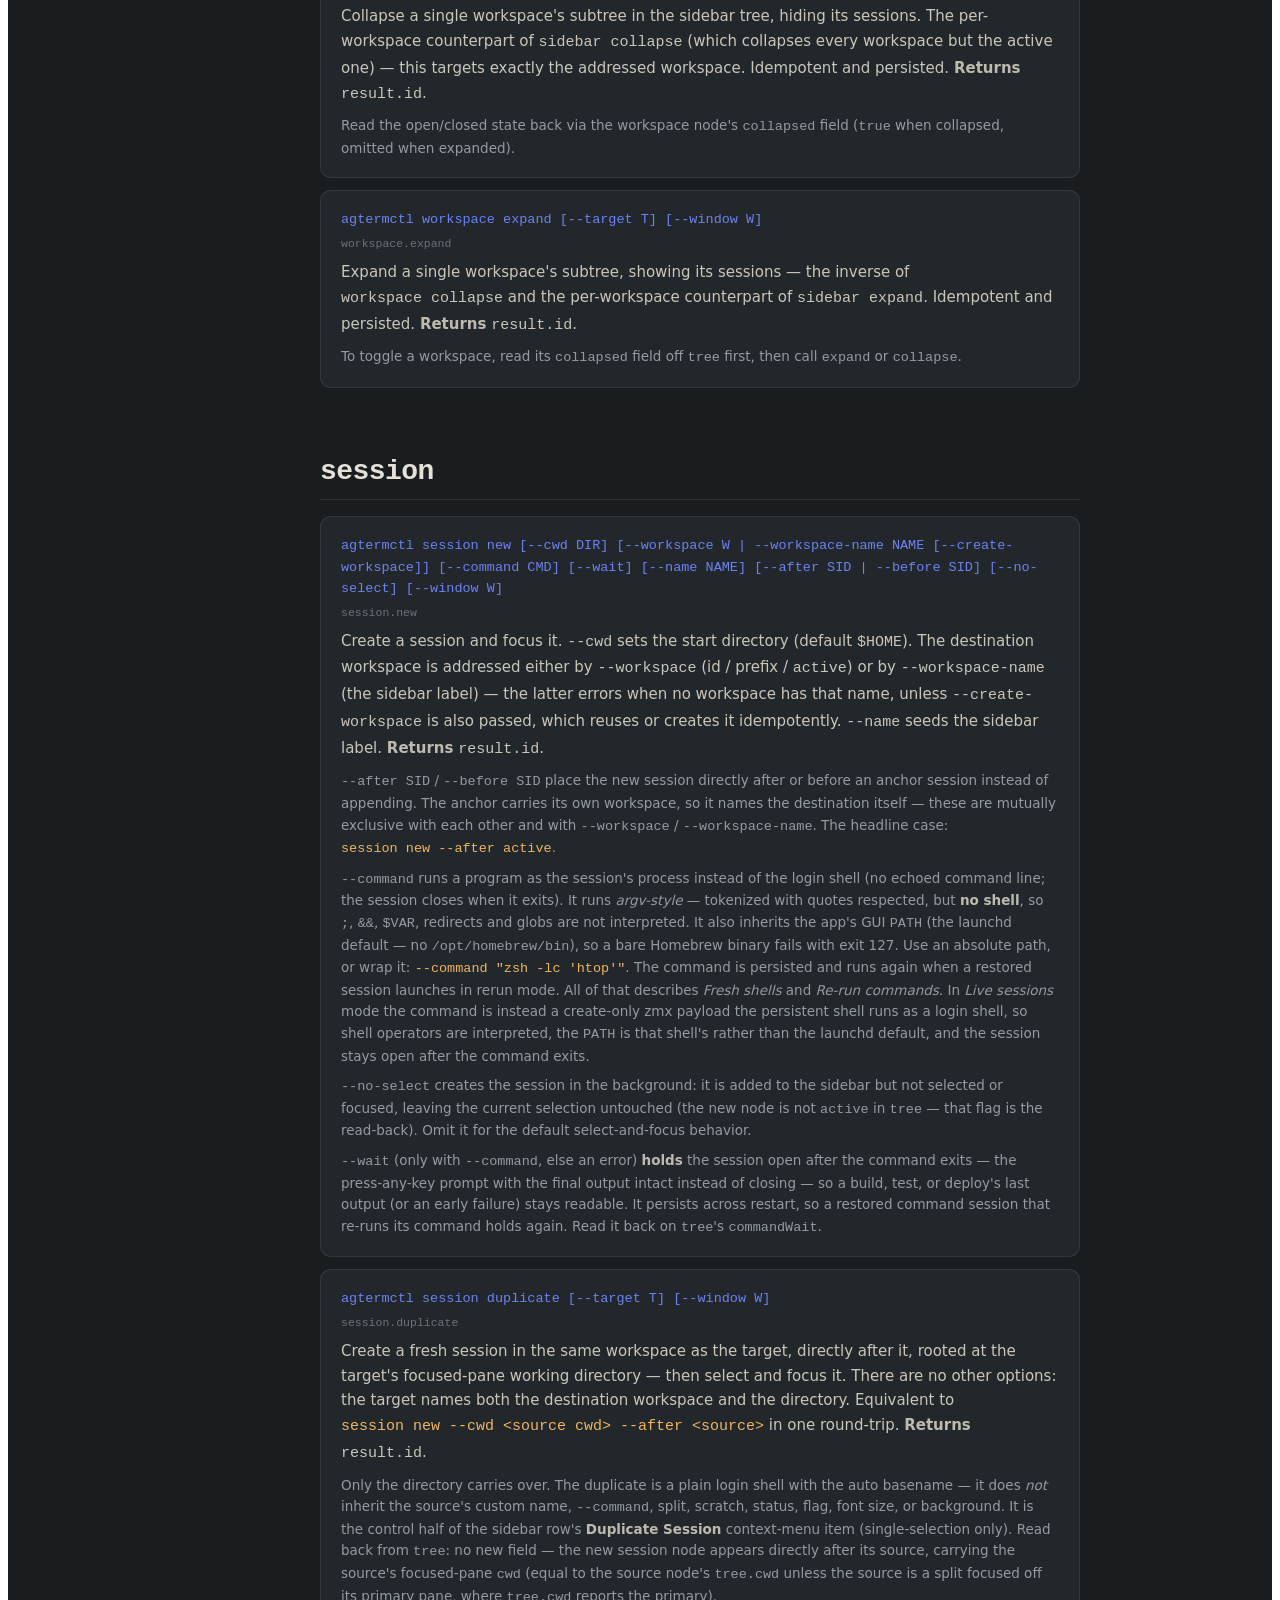
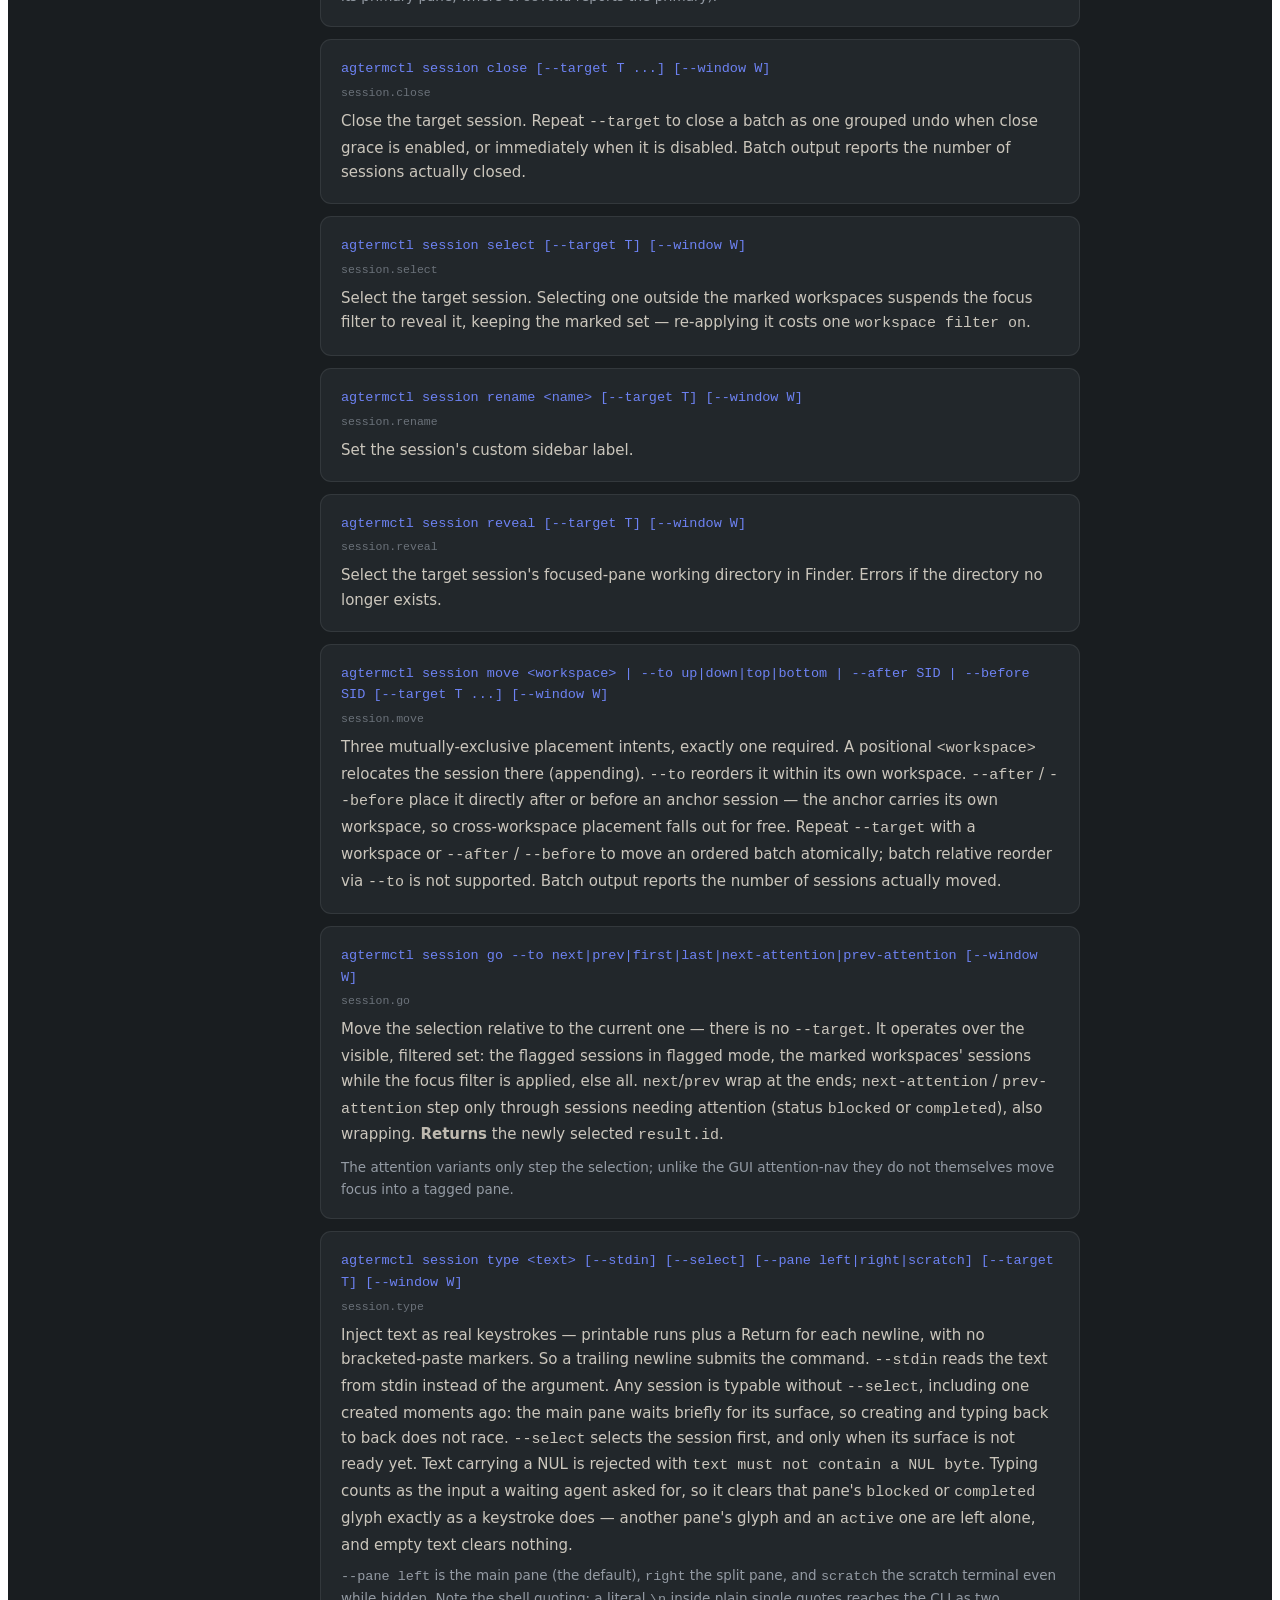
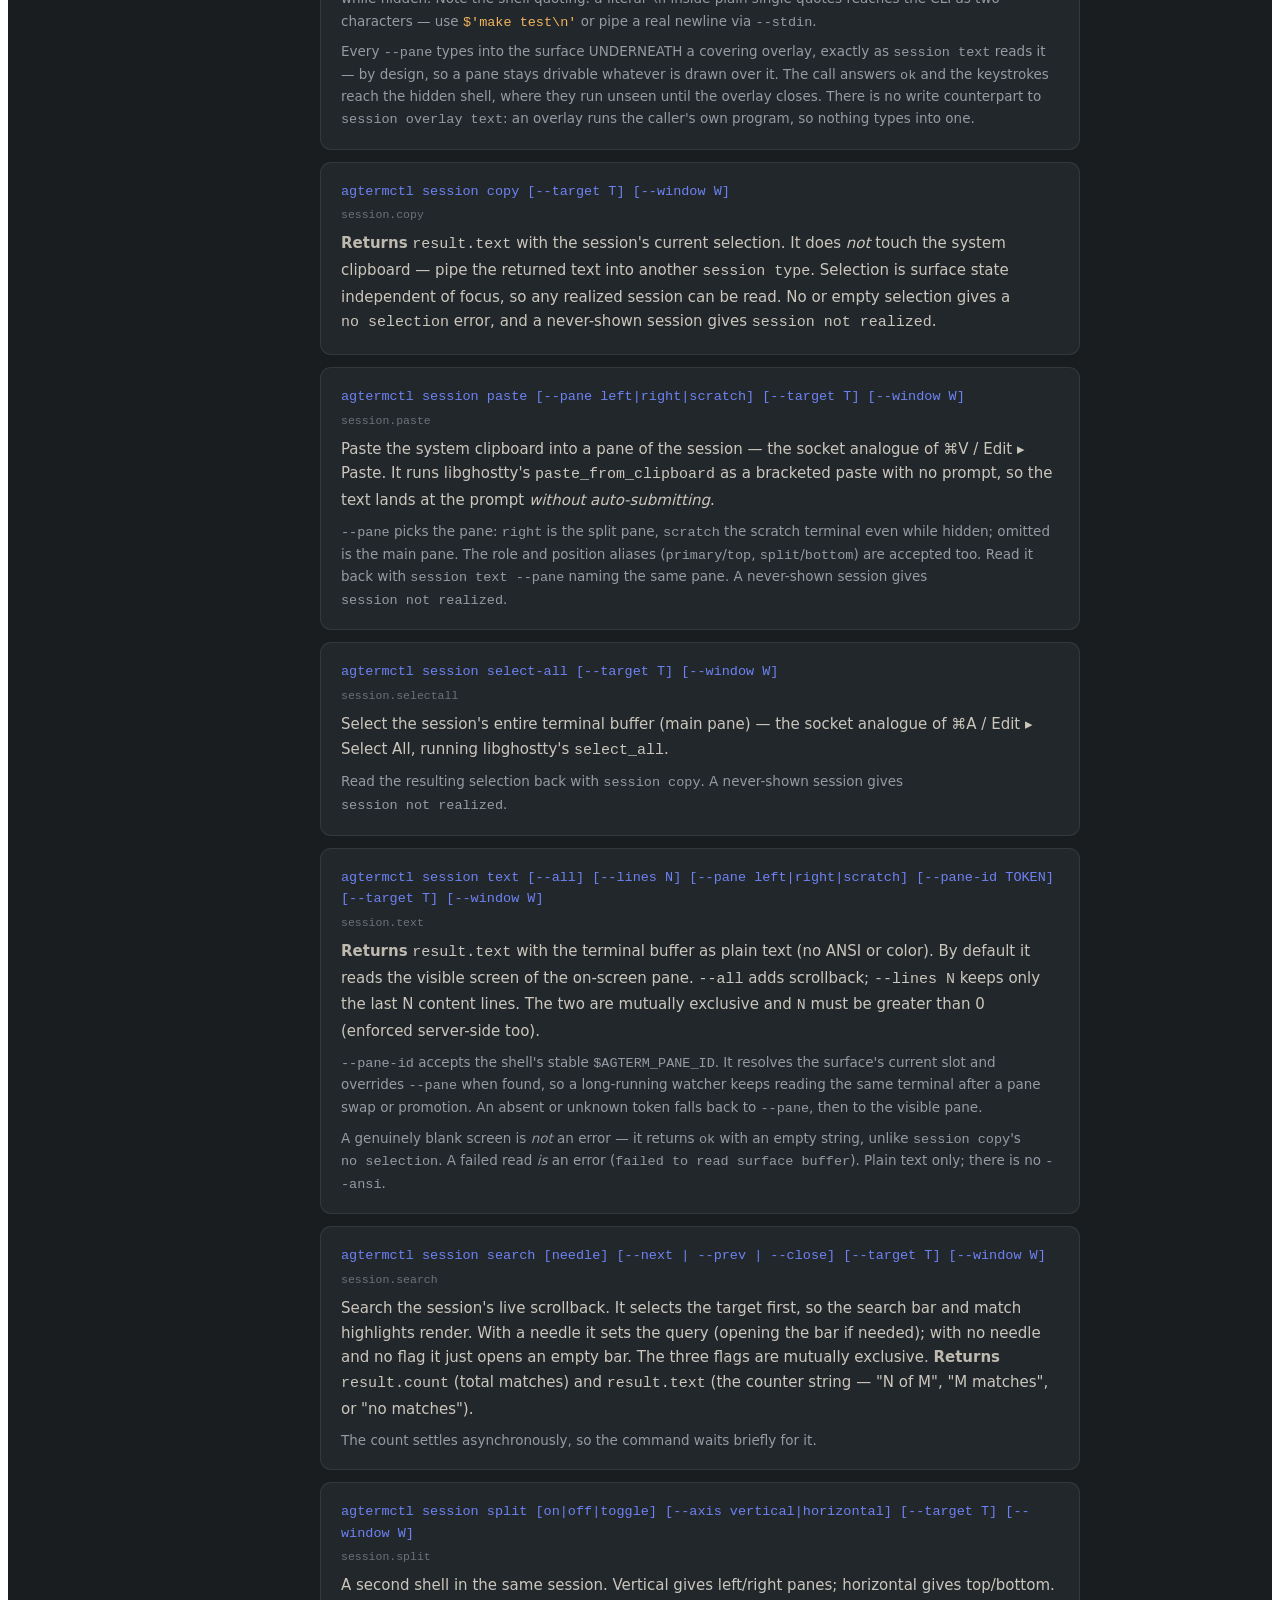
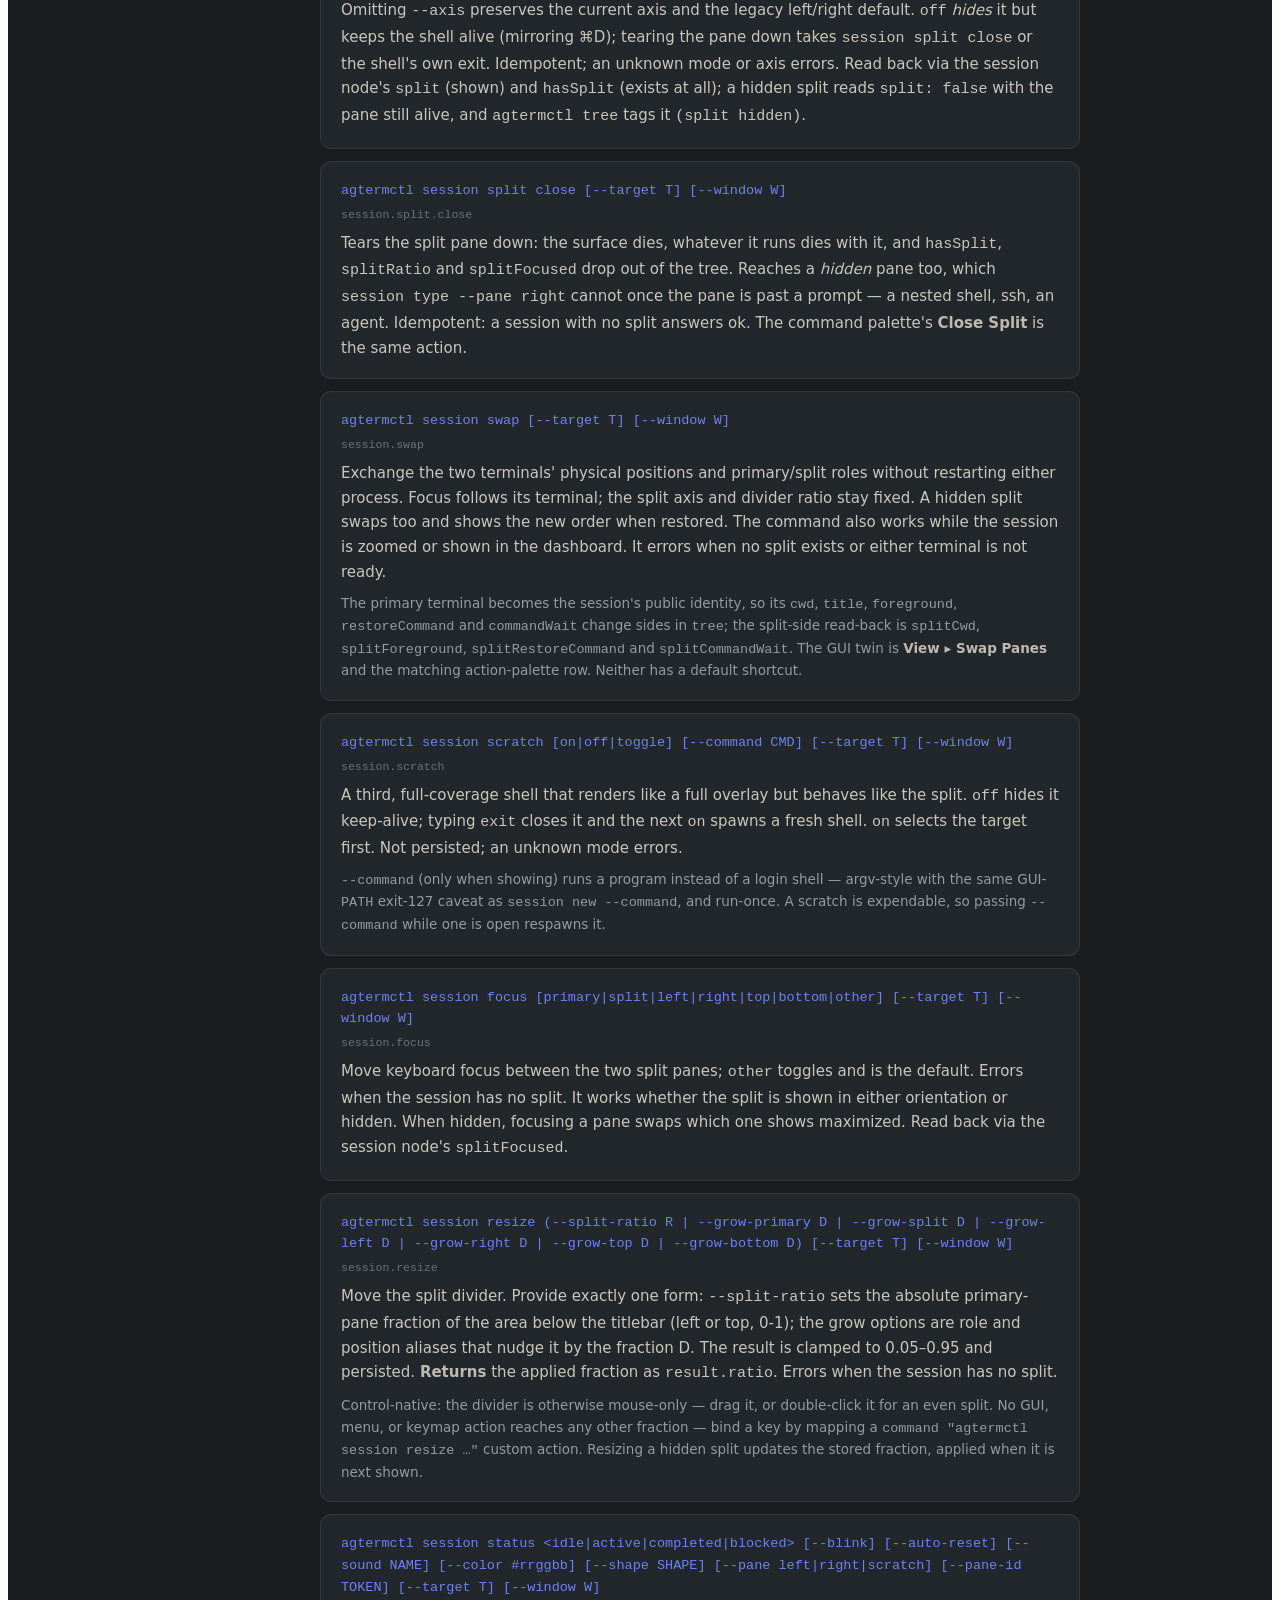
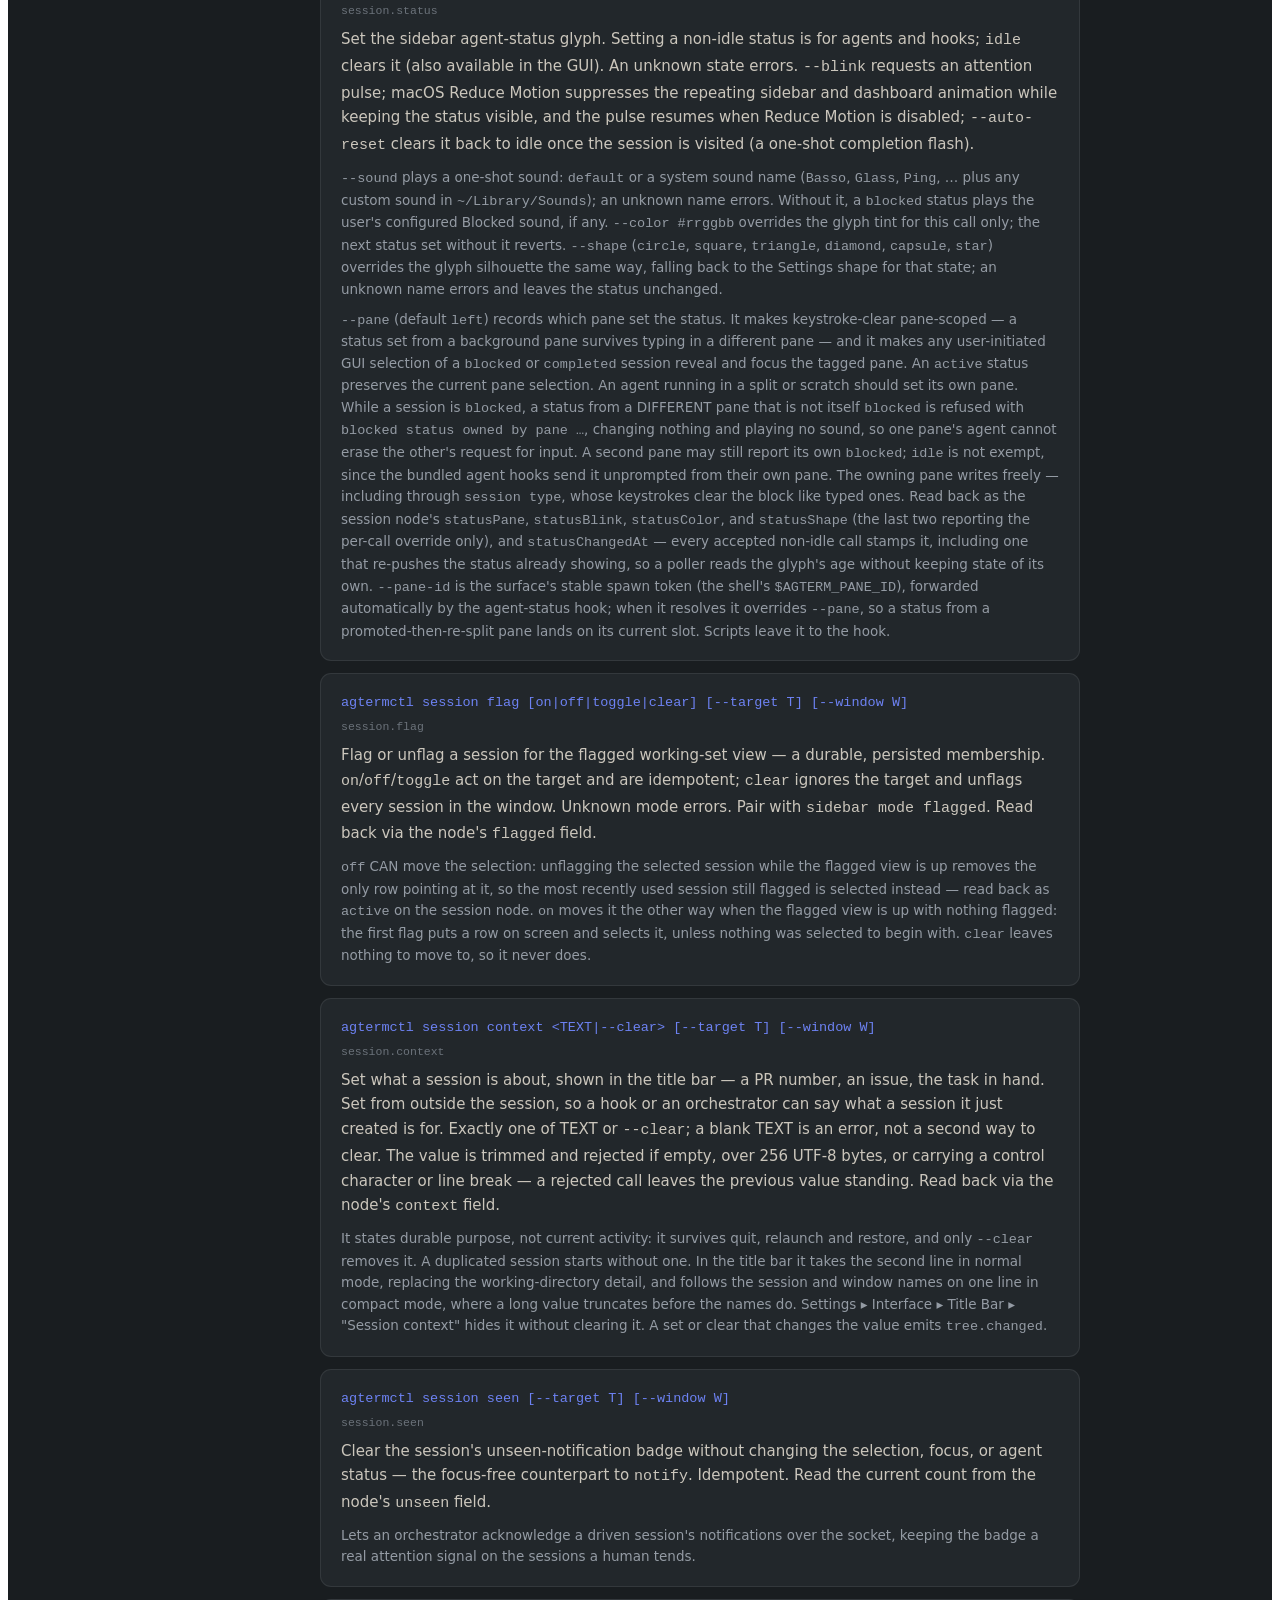
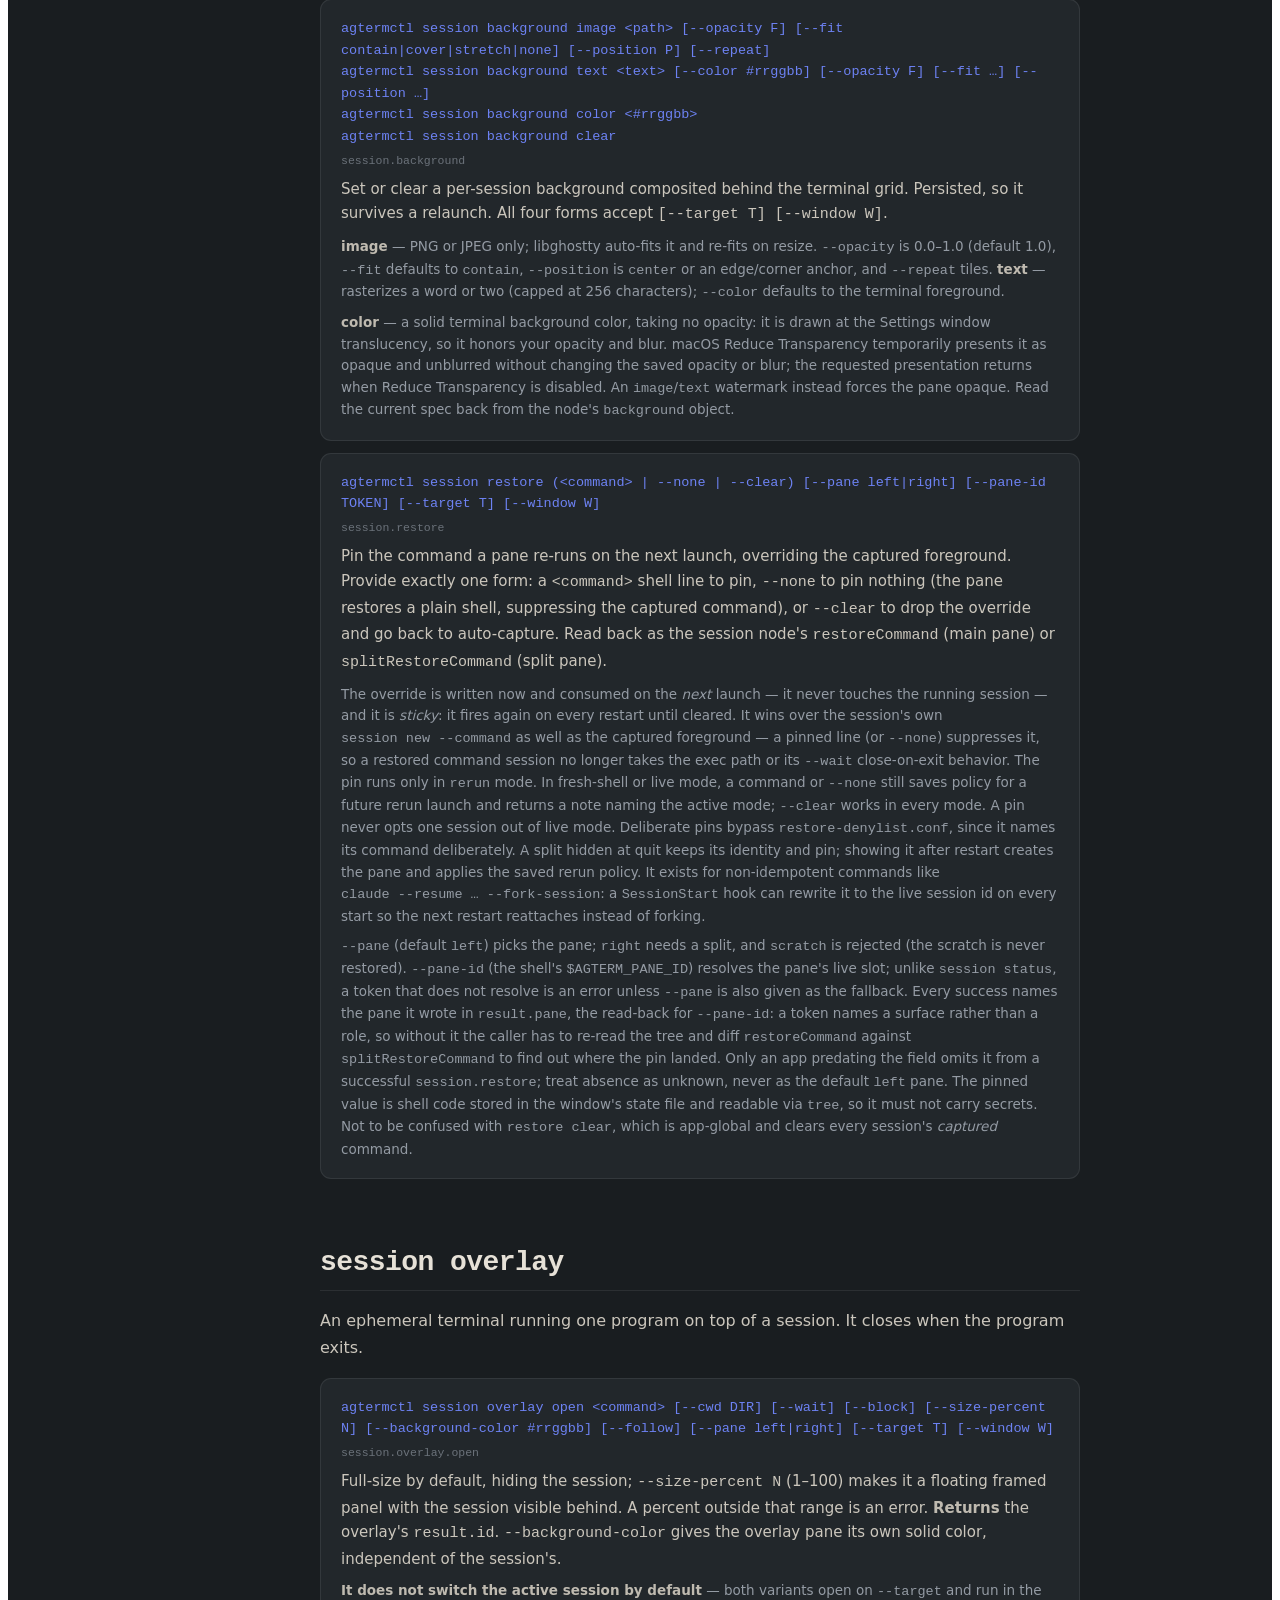
==== commit 4e8a21e4: "Merge 19ee5b2991e6c1fabaeae95628d4213e0b355847 into 37a174954ccf1c86a78555a0e2d8fdfb26279805" ====
--- a/site/commands.html
+++ b/site/commands.html
@@ -206,6 +206,7 @@
             <a href="#restore" style="color: #bfbab0; padding: 7px 12px; border-radius: 7px" class="hv9">restore</a>
             <a href="#zmx" style="color: #bfbab0; padding: 7px 12px; border-radius: 7px" class="hv9">zmx</a>
             <a href="#version" style="color: #bfbab0; padding: 7px 12px; border-radius: 7px" class="hv9">version</a>
+            <a href="#tmux" style="color: #bfbab0; padding: 7px 12px; border-radius: 7px" class="hv9">tmux</a>
             <div style="height: 16px"></div>
             <span style="color: #4a5158; font-size: 11px; letter-spacing: 0.12em; padding: 4px 12px">HELP</span>
             <a href="#errors" style="color: #bfbab0; padding: 7px 12px; border-radius: 7px" class="hv9">Errors</a>
@@ -459,15 +460,6 @@
                 <span style="font-family: &quot;JetBrains Mono&quot;, monospace">backedByZmx</span> (true only when every existing
                 primary/split pane is currently zmx-backed; each primary/split object in
                 <span style="font-family: &quot;JetBrains Mono&quot;, monospace">surfaces</span> reports its own value),
-                <span style="font-family: &quot;JetBrains Mono&quot;, monospace">liveAttribution</span> and
-                <span style="font-family: &quot;JetBrains Mono&quot;, monospace">splitLiveAttribution</span> (primary and split pane
-                attribution: <span style="font-family: &quot;JetBrains Mono&quot;, monospace">supervisor</span> identifies the bundled
-                persistent host, <span style="font-family: &quot;JetBrains Mono&quot;, monospace">app</span> the running agterm,
-                <span style="font-family: &quot;JetBrains Mono&quot;, monospace">orphaned</span> a self-responsible pane or a confirmed
-                dead responsible process, and <span style="font-family: &quot;JetBrains Mono&quot;, monospace">unknown</span> an
-                unavailable reading or an unrelated live responsible process; omitted for non-Live and remote panes;
-                the split field includes hidden splits and is omitted without a split; these describe attribution,
-                not permission grants),
                 <span style="font-family: &quot;JetBrains Mono&quot;, monospace">hasSplit</span> (a second pane exists at all, shown or
                 hidden, omitted when there is none — read this rather than
                 <span style="font-family: &quot;JetBrains Mono&quot;, monospace">split</span> to tell whether a session has a split),
@@ -3167,6 +3159,134 @@
             </div>
           </section>
 
+          <!-- TMUX -->
+          <section id="tmux" style="scroll-margin-top: 88px; padding-top: 56px">
+            <h2
+              style="
+                font-family: &quot;JetBrains Mono&quot;, monospace;
+                font-weight: 700;
+                font-size: 28px;
+                letter-spacing: -0.02em;
+                margin: 0 0 16px;
+                padding-bottom: 12px;
+                border-bottom: 1px solid rgba(255, 255, 255, 0.08);
+              "
+            >
+              tmux
+            </h2>
+            <p style="font-size: 16px; line-height: 1.7; color: #cbc6bc; margin: 0 0 16px">
+              Native <span style="font-family: &quot;JetBrains Mono&quot;, monospace; color: #cbc6bc">tmux -CC</span> sessions: each
+              remote tmux window is mirrored into an ordinary agterm session, so search, notifications, and the sidebar work as
+              usual. The mirror lives in its own workspace, which is never persisted — reattach it after a relaunch. A tmux window
+              that is itself split shows only its leading pane (v1).
+            </p>
+
+            <div style="background: #22272b; border: 1px solid rgba(255, 255, 255, 0.08); border-radius: 11px; padding: 18px 20px; margin-bottom: 12px">
+              <div style="font-family: &quot;JetBrains Mono&quot;, monospace; font-size: 13.5px; color: #6d82f3; line-height: 1.6; word-break: break-word">
+                agtermctl tmux attach &lt;host&gt; [--session NAME] [--workspace-name NAME]
+              </div>
+              <div style="font-family: &quot;JetBrains Mono&quot;, monospace; font-size: 11.5px; color: #6b727a; margin-top: 6px">tmux.attach</div>
+              <p style="font-size: 15px; line-height: 1.65; color: #cbc6bc; margin: 10px 0 0">
+                ssh to <span style="font-family: &quot;JetBrains Mono&quot;, monospace">&lt;host&gt;</span> (any ssh destination),
+                attach-or-create the tmux session
+                (<span style="font-family: &quot;JetBrains Mono&quot;, monospace">--session</span>, default
+                <span style="font-family: &quot;JetBrains Mono&quot;, monospace">main</span>) in
+                <span style="font-family: &quot;JetBrains Mono&quot;, monospace">-CC</span> control mode, and mirror its windows into
+                a new <span style="font-family: &quot;JetBrains Mono&quot;, monospace">tmux: host/session</span> workspace
+                (<span style="font-family: &quot;JetBrains Mono&quot;, monospace">--workspace-name</span> overrides that label).
+                Prints the connection id — the mirror-workspace id that
+                <span style="font-family: &quot;JetBrains Mono&quot;, monospace; white-space: nowrap">tmux detach</span>/<span style="font-family: &quot;JetBrains Mono&quot;, monospace">kill</span>
+                address. A repeat attach to a host+session already mirrored focuses that connection and prints the same id.
+              </p>
+              <p style="font-size: 13.5px; line-height: 1.6; color: #949ba4; margin: 8px 0 0">
+                Errors: <span style="font-family: &quot;JetBrains Mono&quot;, monospace">invalid ssh host</span> (empty, or starting
+                with <span style="font-family: &quot;JetBrains Mono&quot;, monospace">-</span>, which ssh would read as an option),
+                <span style="font-family: &quot;JetBrains Mono&quot;, monospace">no open window</span>,
+                <span style="font-family: &quot;JetBrains Mono&quot;, monospace">tmux attach failed to spawn ssh</span>.
+                <strong style="color: #bfbab0">Read-back:</strong> each mirrored session's
+                <span style="font-family: &quot;JetBrains Mono&quot;, monospace">tree</span> node carries
+                <span style="font-family: &quot;JetBrains Mono&quot;, monospace">tmuxWindow</span>/<span style="font-family: &quot;JetBrains Mono&quot;, monospace">tmuxPane</span>
+                (omitted for a local session).
+              </p>
+            </div>
+
+            <div style="background: #22272b; border: 1px solid rgba(255, 255, 255, 0.08); border-radius: 11px; padding: 18px 20px; margin-bottom: 12px">
+              <div style="font-family: &quot;JetBrains Mono&quot;, monospace; font-size: 13.5px; color: #6d82f3; line-height: 1.6; word-break: break-word">
+                agtermctl tmux list
+              </div>
+              <div style="font-family: &quot;JetBrains Mono&quot;, monospace; font-size: 11.5px; color: #6b727a; margin-top: 6px">tmux.list</div>
+              <p style="font-size: 15px; line-height: 1.65; color: #cbc6bc; margin: 10px 0 0">
+                The live connections, one per line as
+                <span style="font-family: &quot;JetBrains Mono&quot;, monospace">&lt;id&gt;&nbsp;&nbsp;&lt;host&gt;/&lt;session&gt;&nbsp;&nbsp;[window names]</span>.
+                Under <span style="font-family: &quot;JetBrains Mono&quot;, monospace">--json</span>,
+                <span style="font-family: &quot;JetBrains Mono&quot;, monospace">result.tmuxConnections</span> is a list of
+                <span style="font-family: &quot;JetBrains Mono&quot;, monospace">id</span>/<span style="font-family: &quot;JetBrains Mono&quot;, monospace">host</span>/<span style="font-family: &quot;JetBrains Mono&quot;, monospace">session</span>/<span style="font-family: &quot;JetBrains Mono&quot;, monospace">windows</span>.
+                Host + session is the connection identity, so two connections to one host stay distinguishable.
+              </p>
+            </div>
+
+            <div style="background: #22272b; border: 1px solid rgba(255, 255, 255, 0.08); border-radius: 11px; padding: 18px 20px; margin-bottom: 12px">
+              <div style="font-family: &quot;JetBrains Mono&quot;, monospace; font-size: 13.5px; color: #6d82f3; line-height: 1.6; word-break: break-word">
+                agtermctl tmux detach [id]
+              </div>
+              <div style="font-family: &quot;JetBrains Mono&quot;, monospace; font-size: 11.5px; color: #6b727a; margin-top: 6px">tmux.detach</div>
+              <p style="font-size: 15px; line-height: 1.65; color: #cbc6bc; margin: 10px 0 0">
+                Soft detach: the local mirror workspace is removed and tmux keeps running server-side, so the session can be
+                reattached later. The id is the mirror-workspace id from
+                <span style="font-family: &quot;JetBrains Mono&quot;, monospace; white-space: nowrap">tmux list</span> — a
+                case-insensitive full id or a unique prefix, like every other target. Omit it only when a single connection is
+                live; with more than one, a bare command errors
+                (<span style="font-family: &quot;JetBrains Mono&quot;, monospace">multiple tmux connections; specify an id</span>)
+                rather than detaching an arbitrary one. Echoes the matched id.
+              </p>
+            </div>
+
+            <div style="background: #22272b; border: 1px solid rgba(255, 255, 255, 0.08); border-radius: 11px; padding: 18px 20px; margin-bottom: 12px">
+              <div style="font-family: &quot;JetBrains Mono&quot;, monospace; font-size: 13.5px; color: #6d82f3; line-height: 1.6; word-break: break-word">
+                agtermctl tmux kill [id]
+              </div>
+              <div style="font-family: &quot;JetBrains Mono&quot;, monospace; font-size: 11.5px; color: #6b727a; margin-top: 6px">tmux.kill</div>
+              <p style="font-size: 15px; line-height: 1.65; color: #cbc6bc; margin: 10px 0 0">
+                Hard remote teardown: sends
+                <span style="font-family: &quot;JetBrains Mono&quot;, monospace">kill-session</span>, ending every window of that tmux
+                session on the server. Same id rules as
+                <span style="font-family: &quot;JetBrains Mono&quot;, monospace; white-space: nowrap">tmux detach</span>.
+              </p>
+              <p style="font-size: 13.5px; line-height: 1.6; color: #949ba4; margin: 8px 0 0">
+                The remote half is best-effort: the reply reports that the kill was sent, and the local mirror is torn down either
+                way, so on a dead or hung connection the remote session may survive.
+              </p>
+            </div>
+
+            <div
+              style="
+                background: #22272b;
+                border: 1px solid rgba(255, 255, 255, 0.08);
+                border-left: 3px solid #6d82f3;
+                border-radius: 11px;
+                padding: 16px 20px;
+                margin: 0 0 8px;
+              "
+            >
+              <p style="font-size: 15px; line-height: 1.65; color: #cbc6bc; margin: 0">
+                <strong style="color: #e6e1d7">Mirrored sessions are backend-aware.</strong>
+                <span style="font-family: &quot;JetBrains Mono&quot;, monospace; white-space: nowrap">session close</span> on a
+                mirrored session runs <span style="font-family: &quot;JetBrains Mono&quot;, monospace">kill-window</span> and
+                <span style="font-family: &quot;JetBrains Mono&quot;, monospace; white-space: nowrap">session rename</span> runs
+                <span style="font-family: &quot;JetBrains Mono&quot;, monospace">rename-window</span> on the remote;
+                <span style="font-family: &quot;JetBrains Mono&quot;, monospace">type</span>/<span style="font-family: &quot;JetBrains Mono&quot;, monospace">copy</span>/<span style="font-family: &quot;JetBrains Mono&quot;, monospace">text</span>/<span style="font-family: &quot;JetBrains Mono&quot;, monospace">search</span>
+                and split/scratch/overlay stay local — and because a mirrored surface's resize becomes
+                <span style="font-family: &quot;JetBrains Mono&quot;, monospace">refresh-client -C</span>, which sizes the whole tmux
+                client, splitting one mirrored session reflows every window of that connection. Opening a new tmux window is
+                GUI-only (New Session ⌘T on a mirrored session);
+                <span style="font-family: &quot;JetBrains Mono&quot;, monospace; white-space: nowrap">session new</span> always
+                creates a local session. Any session-targeting command also accepts the
+                <span style="font-family: &quot;JetBrains Mono&quot;, monospace; white-space: nowrap">--target "tmux:$TMUX_PANE"</span>
+                / <span style="font-family: &quot;JetBrains Mono&quot;, monospace">tmux:@&lt;window&gt;</span> addressing sugar.
+              </p>
+            </div>
+          </section>
+
           <!-- ERRORS -->
           <section id="errors" style="scroll-margin-top: 88px; padding-top: 56px">
             <h2
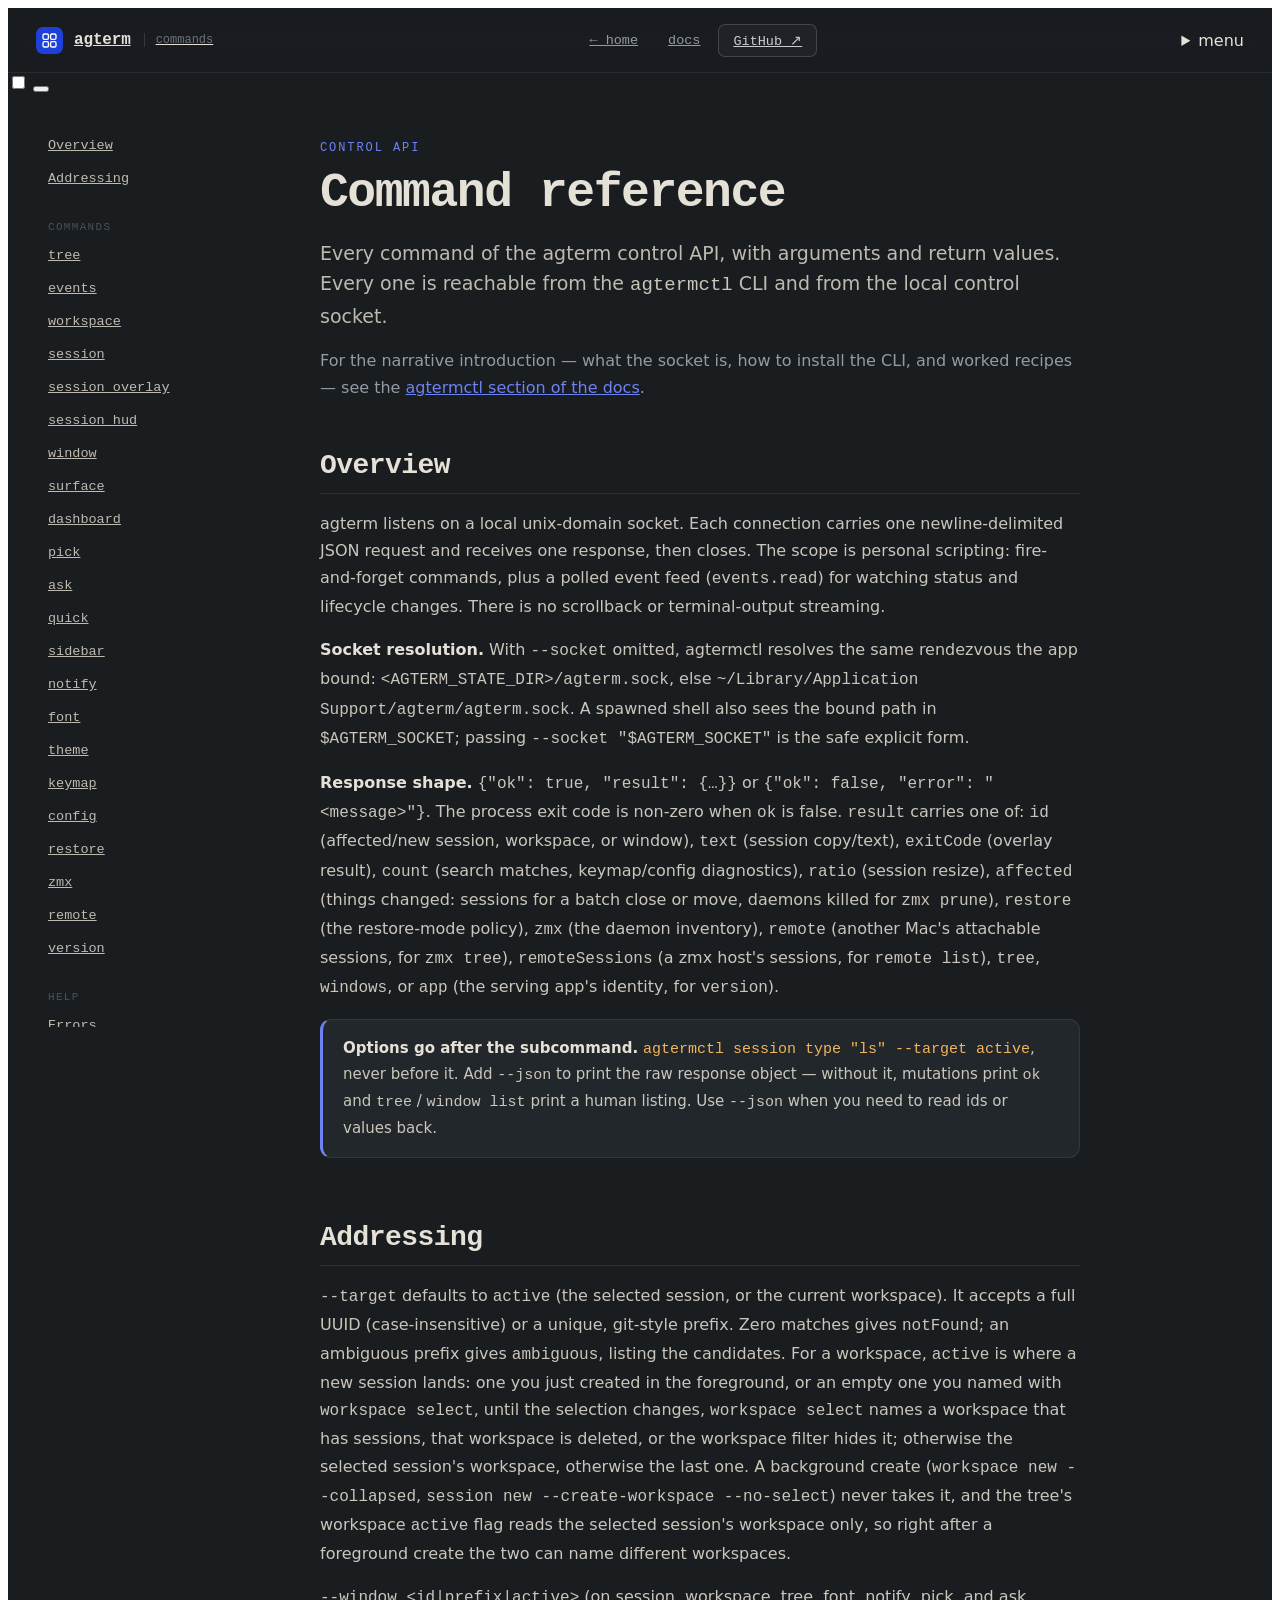
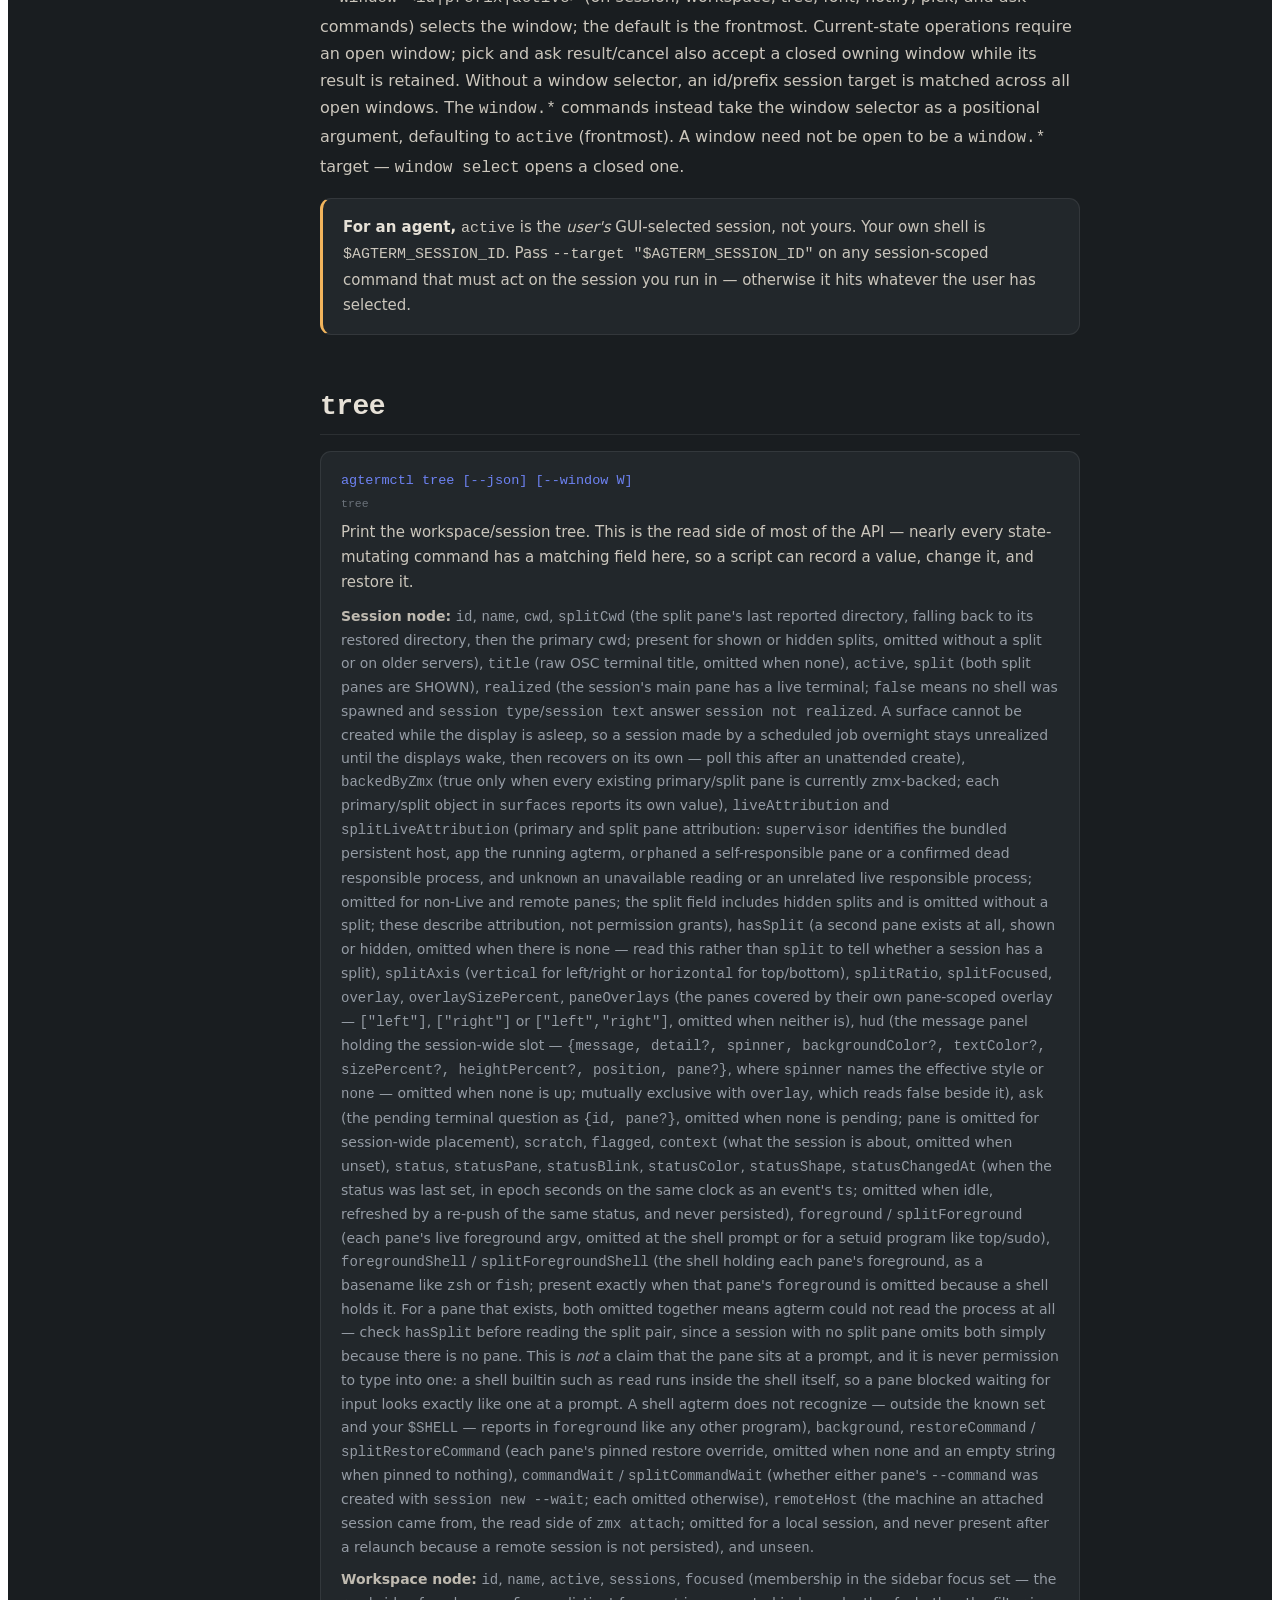
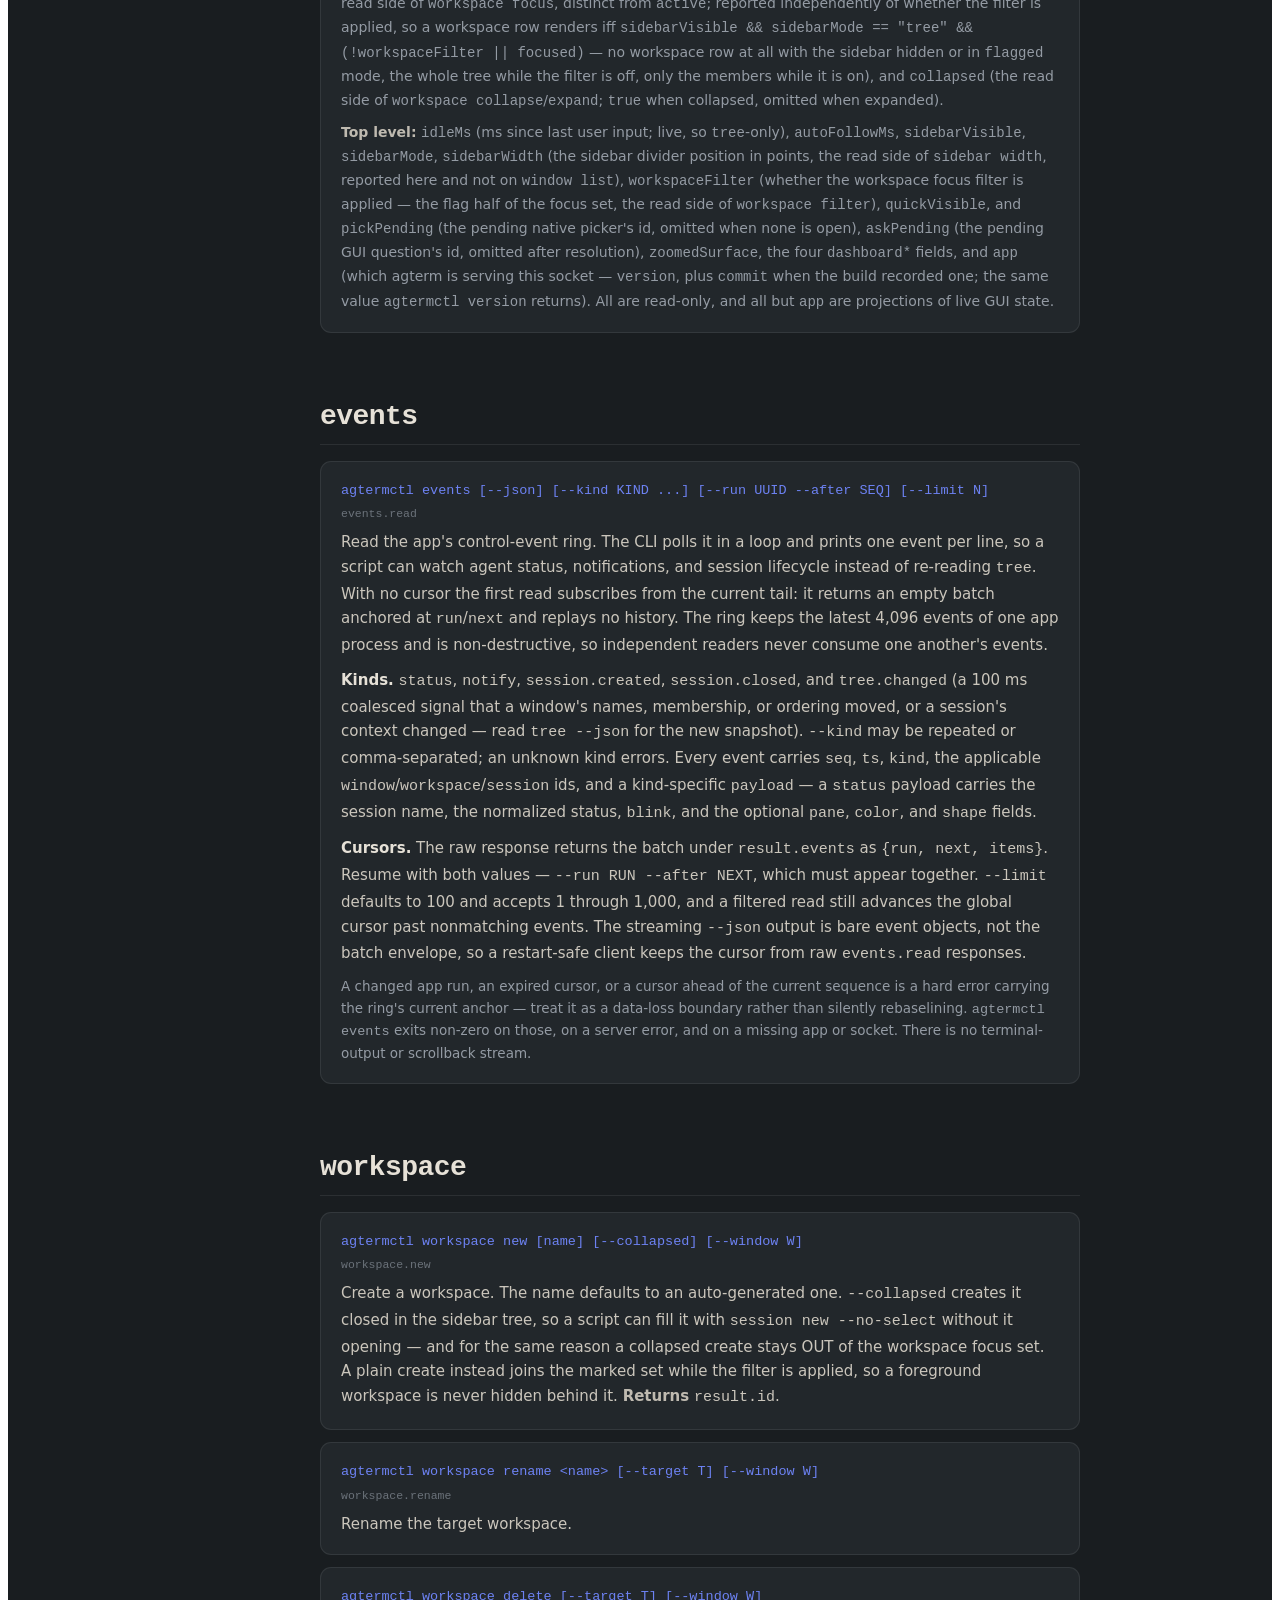
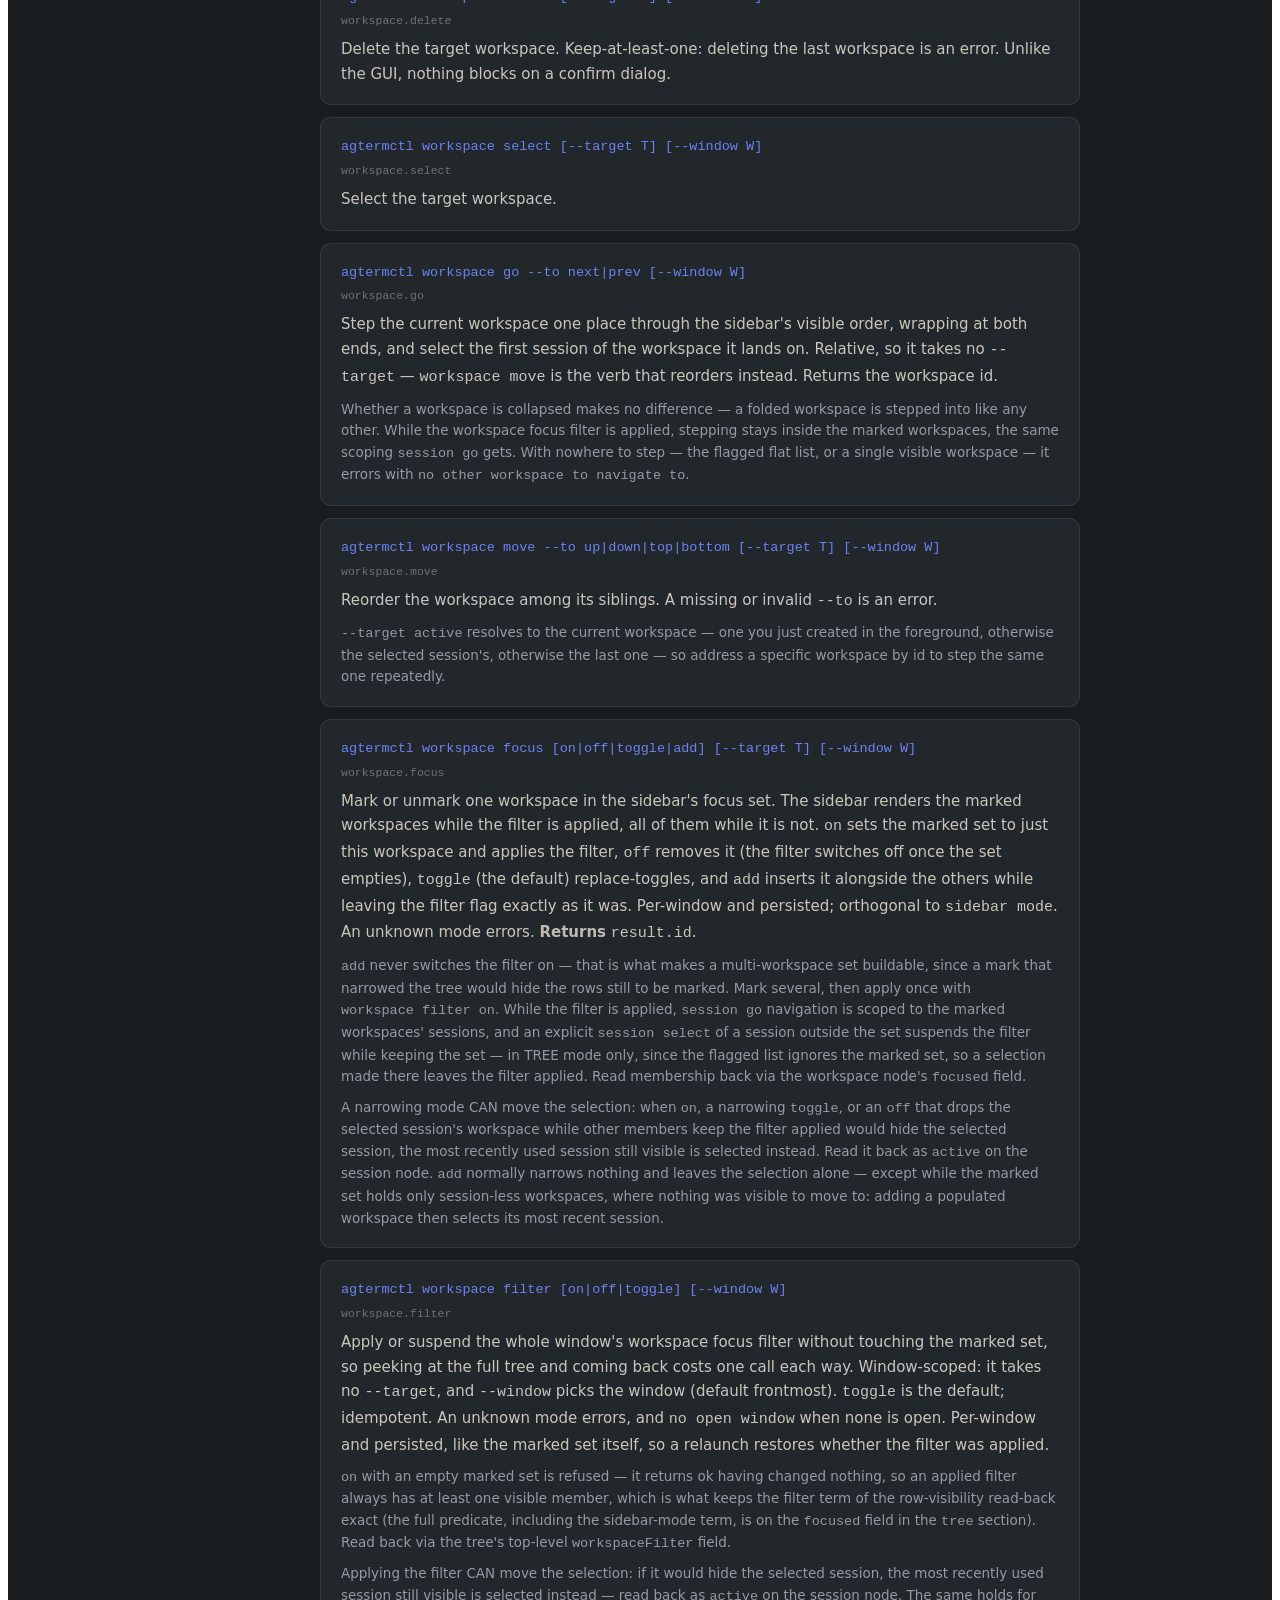
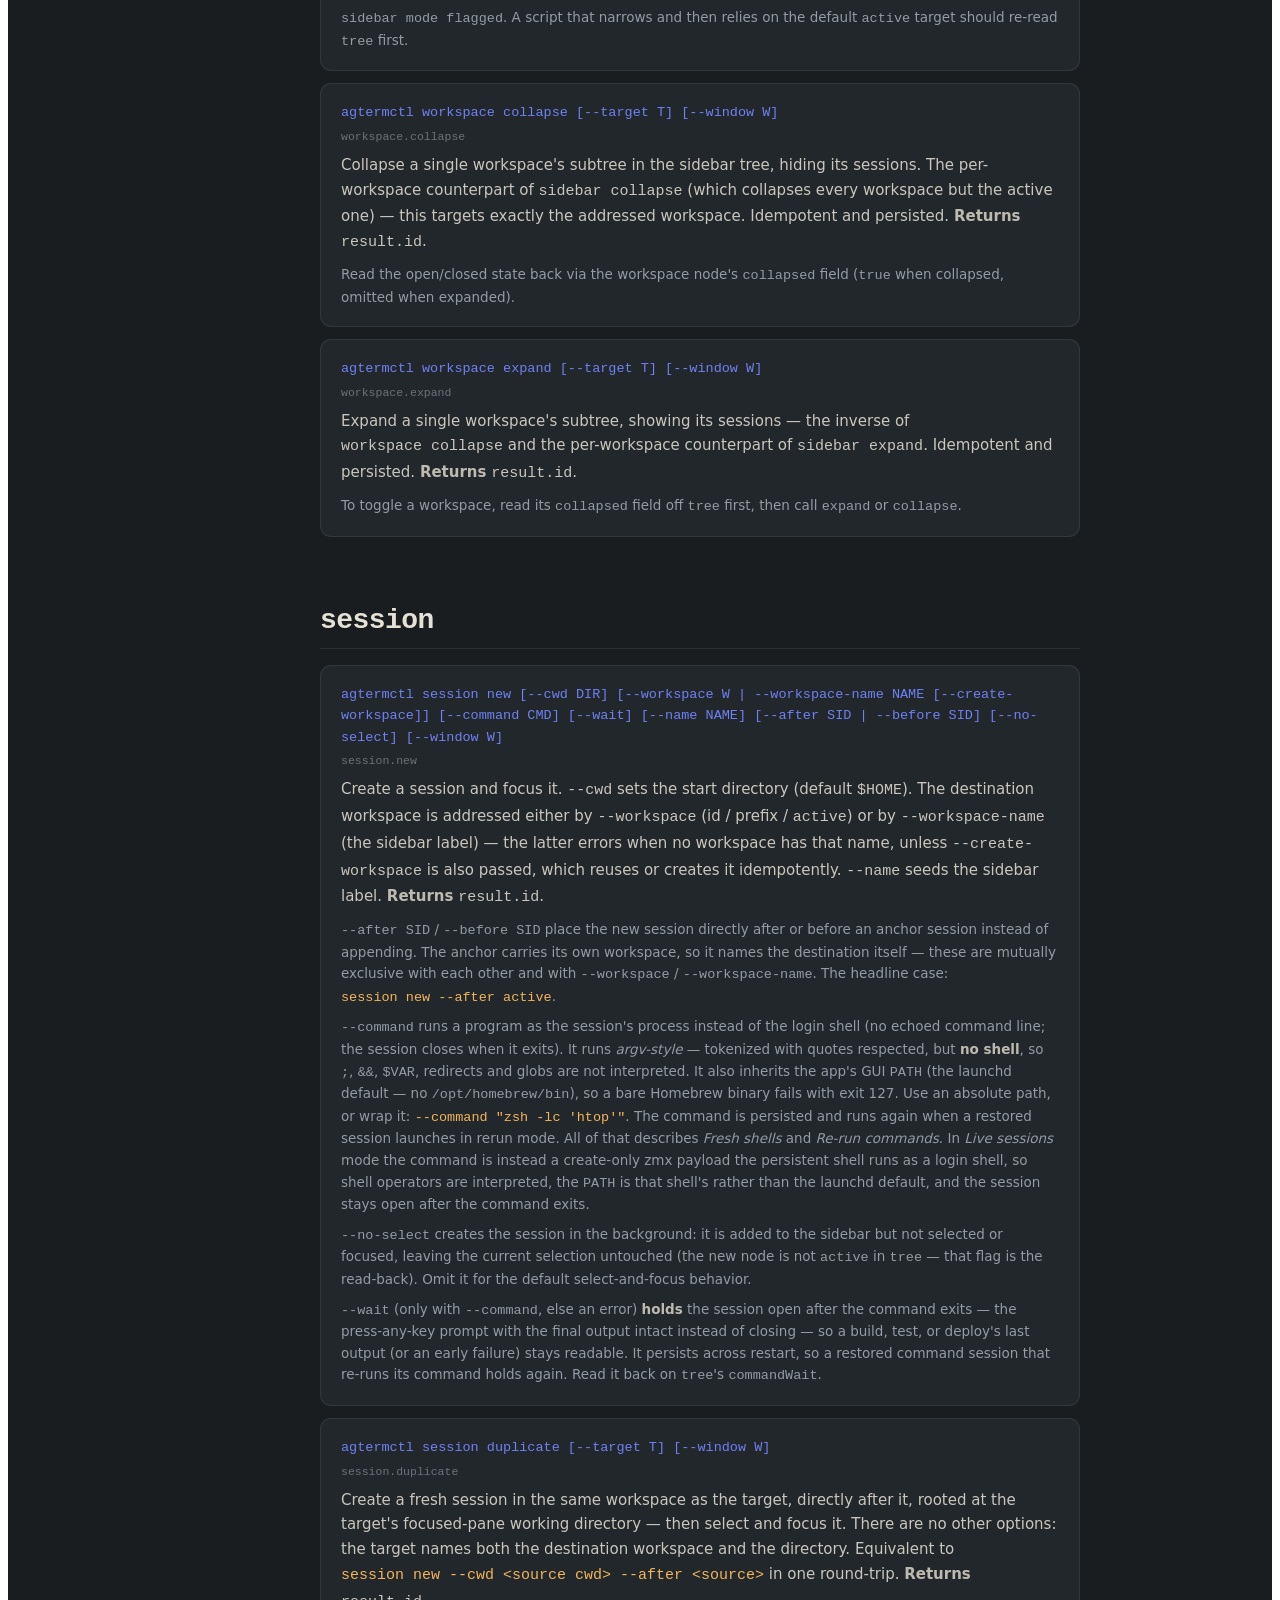
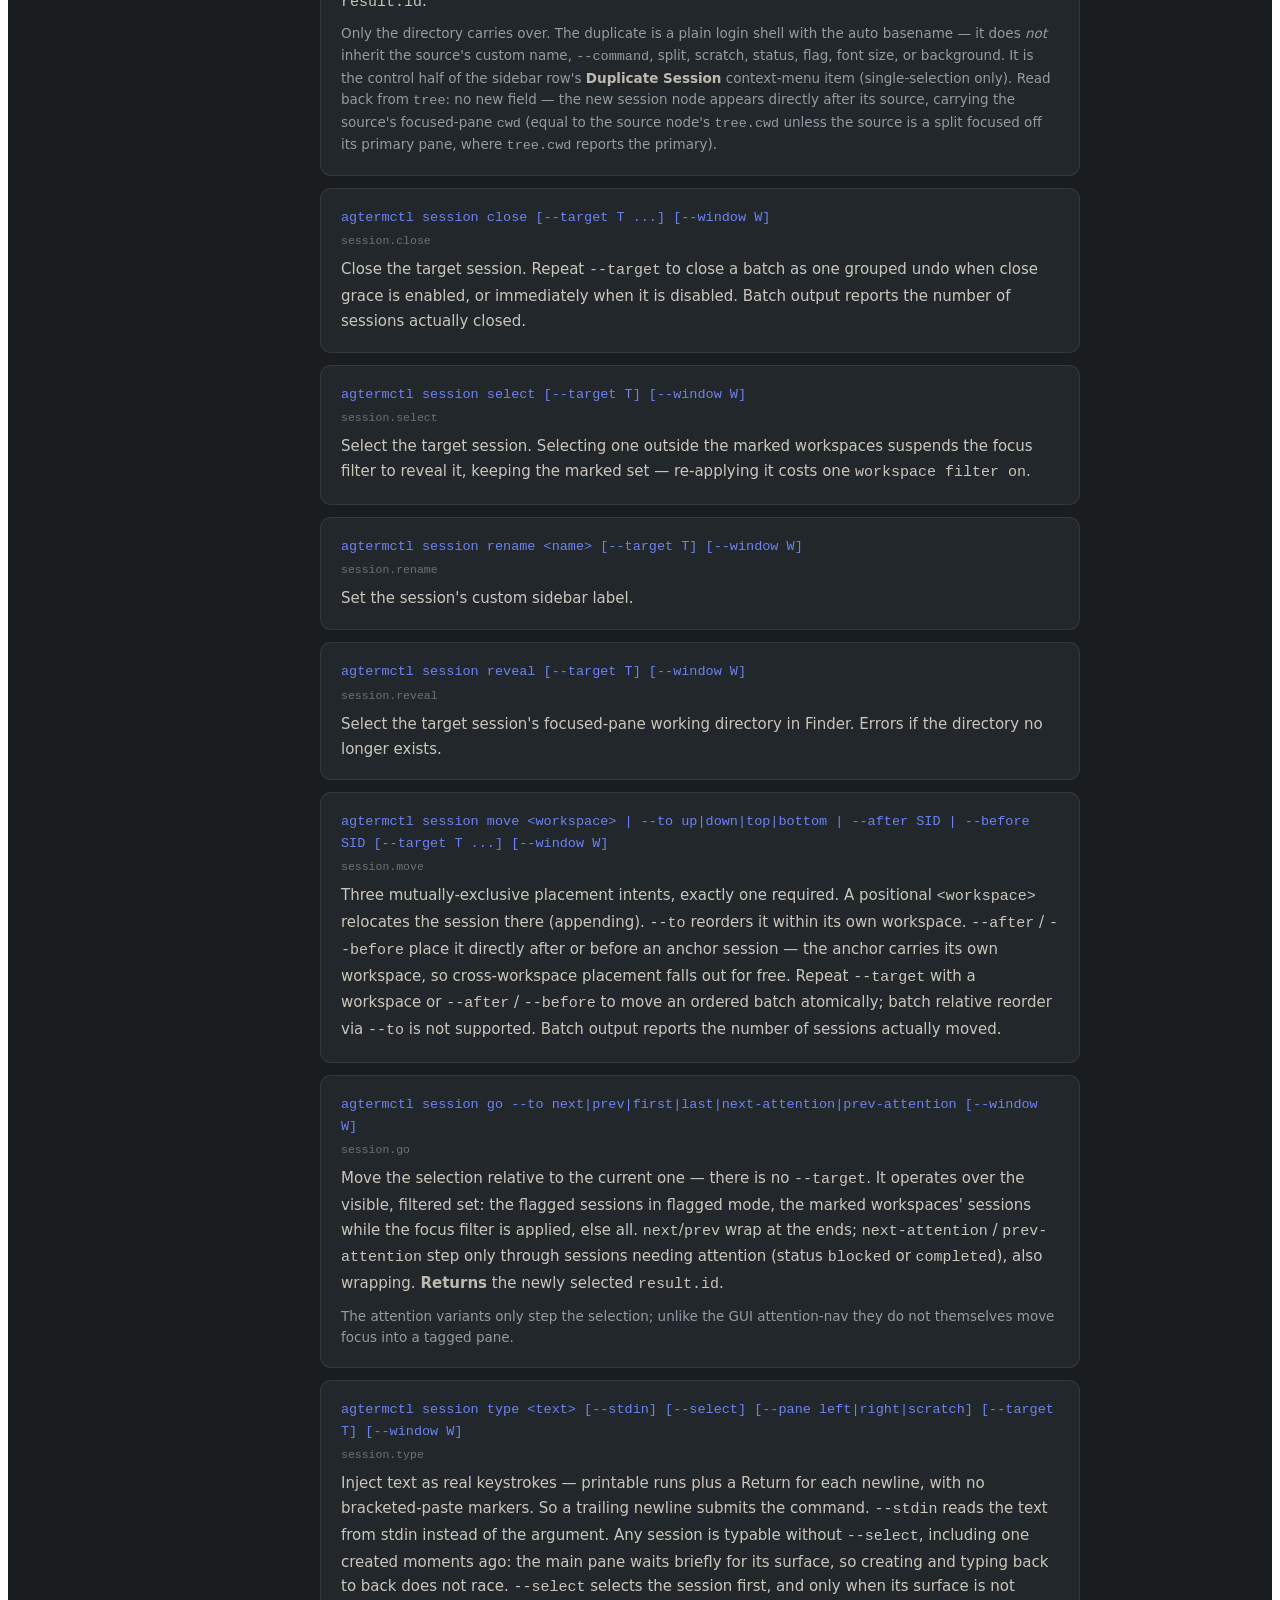
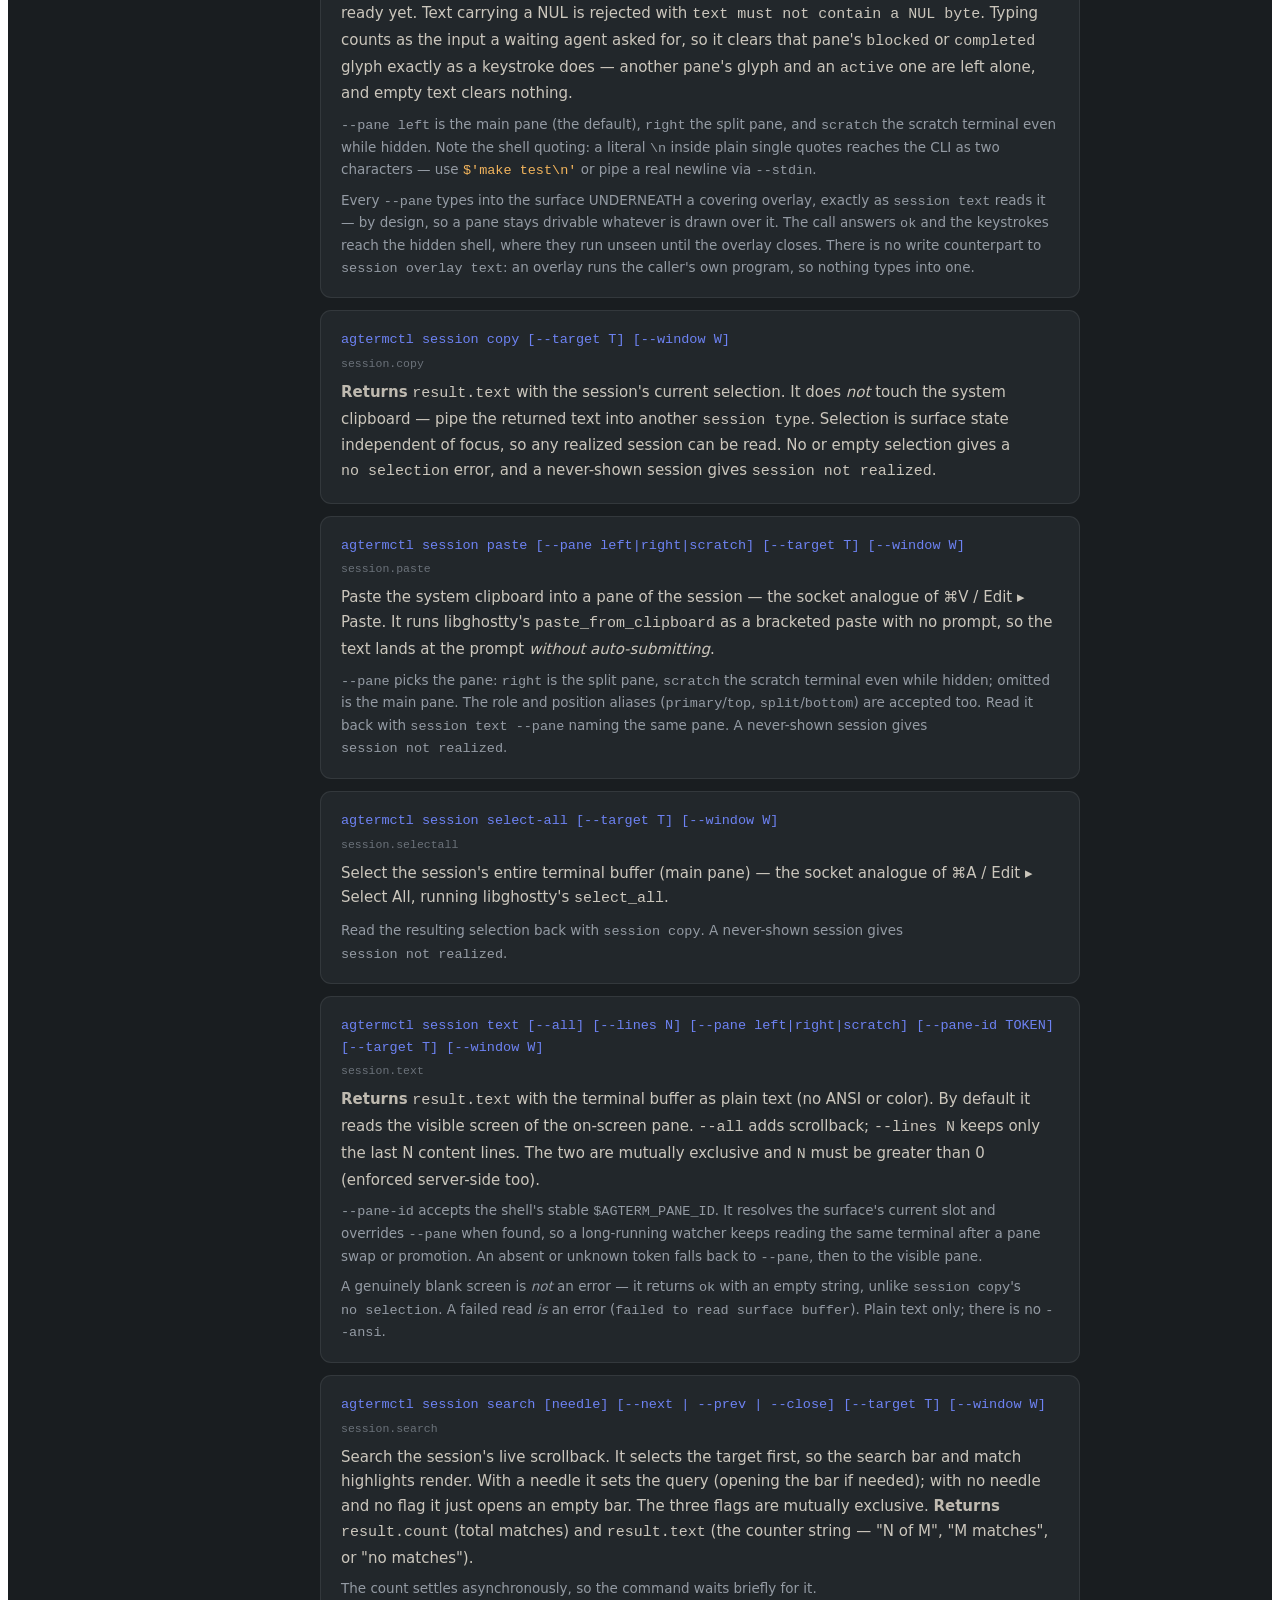
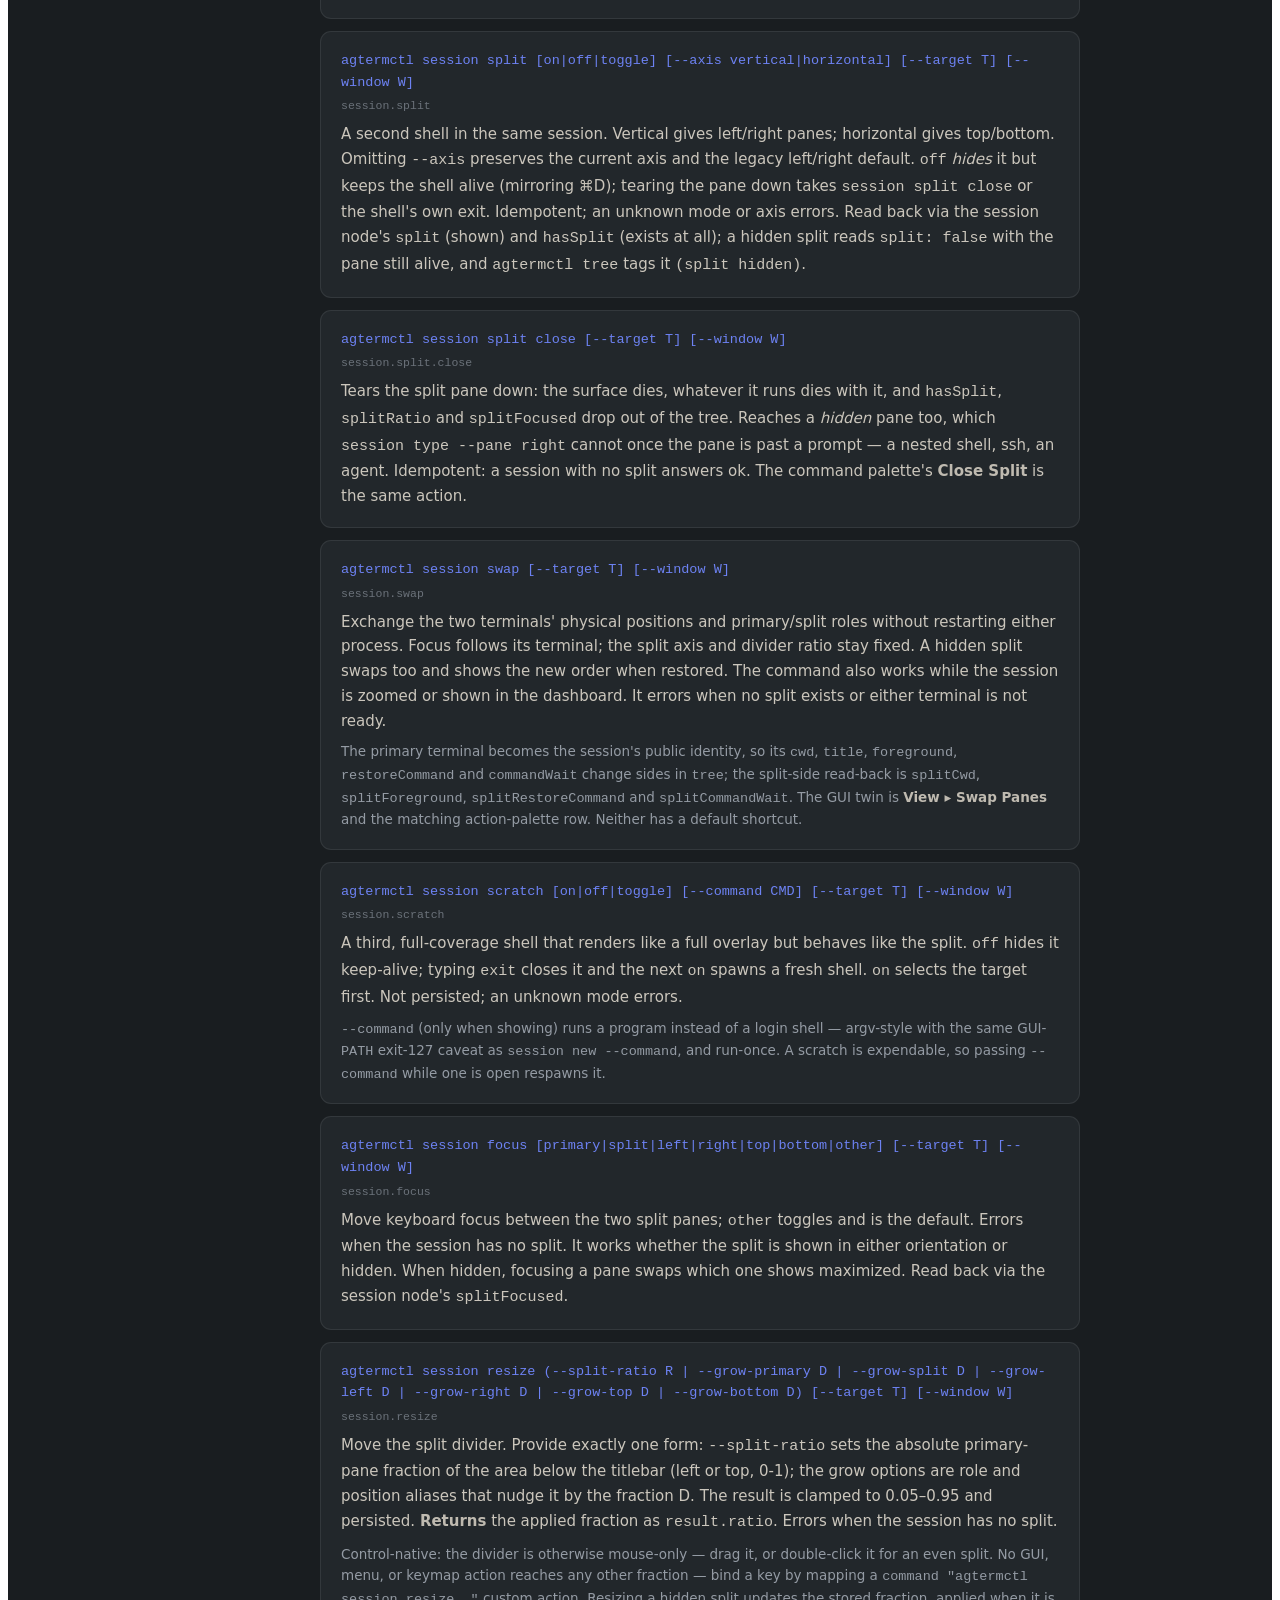
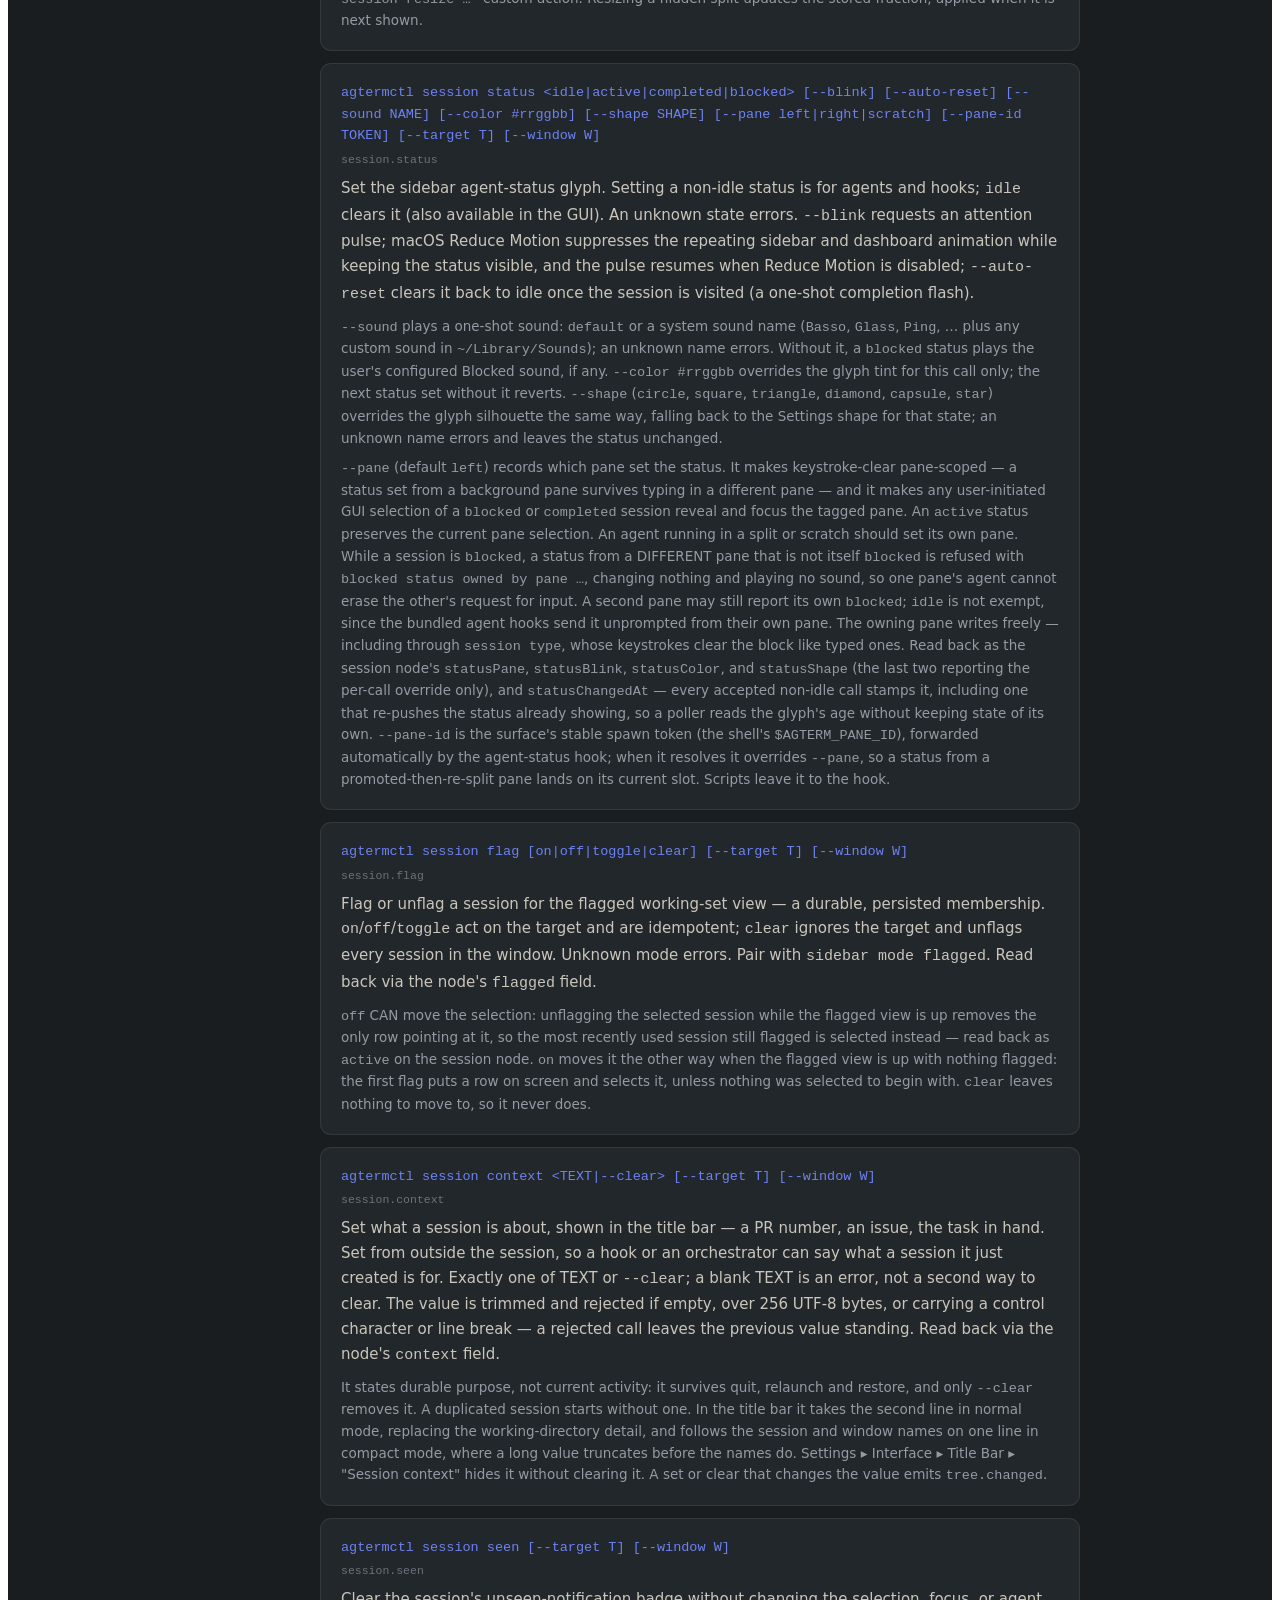
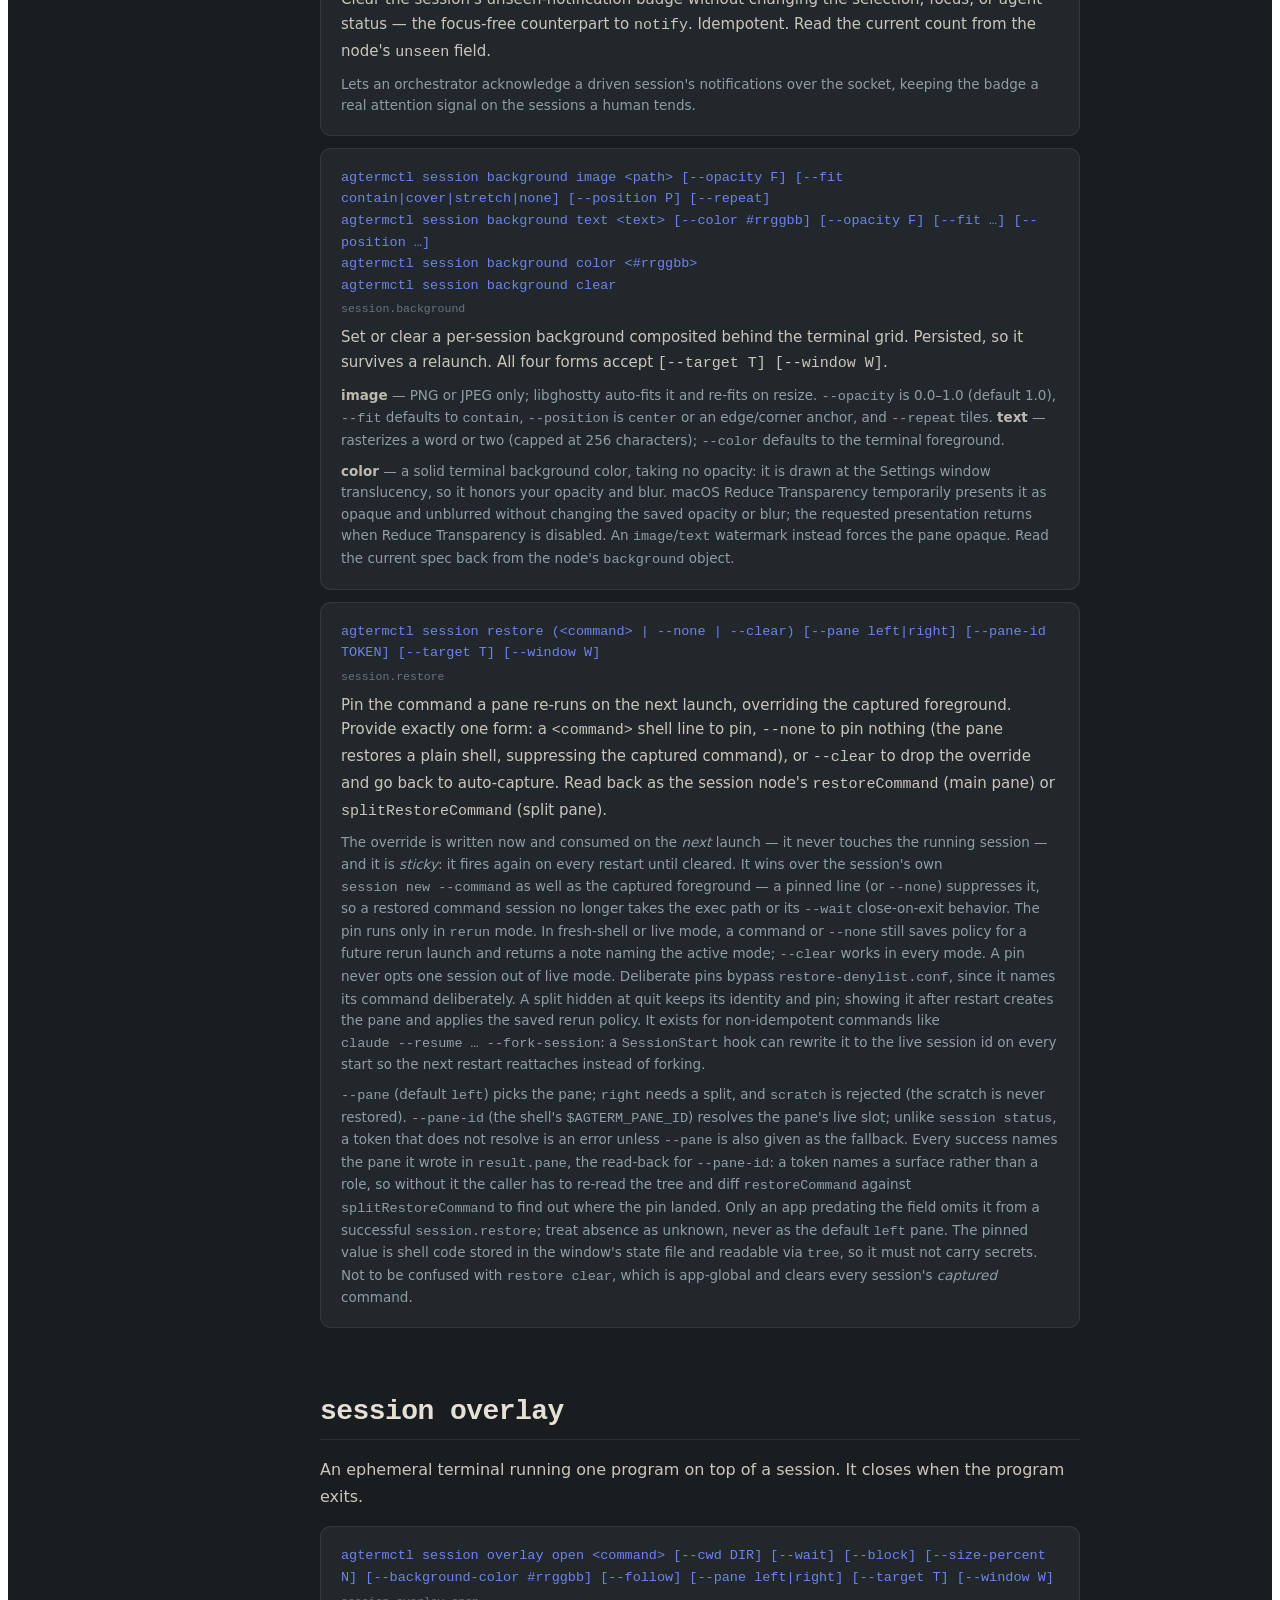
==== commit 650a1d0d: "docs(remote): zmx hosts in the control rule, skill, site, and README Co-Authored-By: Claude Fable 5." ====
--- a/site/commands.html
+++ b/site/commands.html
@@ -205,8 +205,8 @@
             <a href="#config" style="color: #bfbab0; padding: 7px 12px; border-radius: 7px" class="hv9">config</a>
             <a href="#restore" style="color: #bfbab0; padding: 7px 12px; border-radius: 7px" class="hv9">restore</a>
             <a href="#zmx" style="color: #bfbab0; padding: 7px 12px; border-radius: 7px" class="hv9">zmx</a>
+            <a href="#remote" style="color: #bfbab0; padding: 7px 12px; border-radius: 7px" class="hv9">remote</a>
             <a href="#version" style="color: #bfbab0; padding: 7px 12px; border-radius: 7px" class="hv9">version</a>
-            <a href="#tmux" style="color: #bfbab0; padding: 7px 12px; border-radius: 7px" class="hv9">tmux</a>
             <div style="height: 16px"></div>
             <span style="color: #4a5158; font-size: 11px; letter-spacing: 0.12em; padding: 4px 12px">HELP</span>
             <a href="#errors" style="color: #bfbab0; padding: 7px 12px; border-radius: 7px" class="hv9">Errors</a>
@@ -301,6 +301,8 @@
               <span style="font-family: &quot;JetBrains Mono&quot;, monospace; color: #cbc6bc">zmx</span> (the daemon inventory),
               <span style="font-family: &quot;JetBrains Mono&quot;, monospace; color: #cbc6bc">remote</span> (another Mac's attachable
               sessions, for <span style="font-family: &quot;JetBrains Mono&quot;, monospace; color: #cbc6bc">zmx tree</span>),
+              <span style="font-family: &quot;JetBrains Mono&quot;, monospace; color: #cbc6bc">remoteSessions</span> (a zmx host's sessions, for
+              <span style="font-family: &quot;JetBrains Mono&quot;, monospace; color: #cbc6bc">remote list</span>),
               <span style="font-family: &quot;JetBrains Mono&quot;, monospace; color: #cbc6bc">tree</span>,
               <span style="font-family: &quot;JetBrains Mono&quot;, monospace; color: #cbc6bc">windows</span>, or
               <span style="font-family: &quot;JetBrains Mono&quot;, monospace; color: #cbc6bc">app</span>
@@ -460,6 +462,15 @@
                 <span style="font-family: &quot;JetBrains Mono&quot;, monospace">backedByZmx</span> (true only when every existing
                 primary/split pane is currently zmx-backed; each primary/split object in
                 <span style="font-family: &quot;JetBrains Mono&quot;, monospace">surfaces</span> reports its own value),
+                <span style="font-family: &quot;JetBrains Mono&quot;, monospace">liveAttribution</span> and
+                <span style="font-family: &quot;JetBrains Mono&quot;, monospace">splitLiveAttribution</span> (primary and split pane
+                attribution: <span style="font-family: &quot;JetBrains Mono&quot;, monospace">supervisor</span> identifies the bundled
+                persistent host, <span style="font-family: &quot;JetBrains Mono&quot;, monospace">app</span> the running agterm,
+                <span style="font-family: &quot;JetBrains Mono&quot;, monospace">orphaned</span> a self-responsible pane or a confirmed
+                dead responsible process, and <span style="font-family: &quot;JetBrains Mono&quot;, monospace">unknown</span> an
+                unavailable reading or an unrelated live responsible process; omitted for non-Live and remote panes;
+                the split field includes hidden splits and is omitted without a split; these describe attribution,
+                not permission grants),
                 <span style="font-family: &quot;JetBrains Mono&quot;, monospace">hasSplit</span> (a second pane exists at all, shown or
                 hidden, omitted when there is none — read this rather than
                 <span style="font-family: &quot;JetBrains Mono&quot;, monospace">split</span> to tell whether a session has a split),
@@ -3117,6 +3128,75 @@
             </div>
           </section>
 
+          <section id="remote" style="scroll-margin-top: 88px; padding-top: 56px">
+            <h2
+              style="
+                font-family: &quot;JetBrains Mono&quot;, monospace;
+                font-weight: 700;
+                font-size: 28px;
+                letter-spacing: -0.02em;
+                margin: 0 0 16px;
+                padding-bottom: 12px;
+                border-bottom: 1px solid rgba(255, 255, 255, 0.08);
+              "
+            >
+              remote
+            </h2>
+
+            <div style="background: #22272b; border: 1px solid rgba(255, 255, 255, 0.08); border-radius: 11px; padding: 18px 20px; margin-bottom: 12px">
+              <div style="font-family: &quot;JetBrains Mono&quot;, monospace; font-size: 13.5px; color: #6d82f3; line-height: 1.6; word-break: break-word">
+                agtermctl remote list HOST
+              </div>
+              <div style="font-family: &quot;JetBrains Mono&quot;, monospace; font-size: 11.5px; color: #6b727a; margin-top: 6px">remote.list</div>
+              <p style="font-size: 15px; line-height: 1.65; color: #cbc6bc; margin: 10px 0 0">
+                List the zmx sessions on a host that runs zmx and nothing of agterm's: any Linux or Mac box with zmx 0.7 or later, reachable over key-based ssh. It runs the host's own <span style="font-family: &quot;JetBrains Mono&quot;, monospace">zmx list</span> and prints one row per session. Sessions an agterm on that host created for its own live panes are omitted; those are <span style="font-family: &quot;JetBrains Mono&quot;, monospace">zmx tree</span>.
+              </p>
+              <p style="font-size: 13.5px; line-height: 1.6; color: #949ba4; margin: 8px 0 0">
+                The connection is non-interactive: ssh runs with <span style="font-family: &quot;JetBrains Mono&quot;, monospace">BatchMode</span>, so key-based auth must already work for the host and a password or host-key prompt is a failure rather than a question. The far side also needs <span style="font-family: &quot;JetBrains Mono&quot;, monospace">zmx</span> installed by the cask or the Help action, since a machine merely running agterm has no CLI an ssh command can find.
+              </p>
+              <p style="font-size: 13.5px; line-height: 1.6; color: #949ba4; margin: 8px 0 0">
+                A host without zmx answers that zmx is not installed. zmx is found through the far side's PATH plus ~/.local/bin, ~/bin, /usr/local/bin and /opt/homebrew/bin.
+              </p>
+              <p style="font-size: 13.5px; line-height: 1.6; color: #949ba4; margin: 8px 0 0">
+                <strong style="color: #bfbab0">Result:</strong>
+                <span style="font-family: &quot;JetBrains Mono&quot;, monospace">remoteSessions</span> —
+                <span style="font-family: &quot;JetBrains Mono&quot;, monospace">name</span>,
+                <span style="font-family: &quot;JetBrains Mono&quot;, monospace">clients</span> (attached clients),
+                <span style="font-family: &quot;JetBrains Mono&quot;, monospace">cwd</span> (when zmx reports one),
+                <span style="font-family: &quot;JetBrains Mono&quot;, monospace">created</span> (unix seconds),
+                <span style="font-family: &quot;JetBrains Mono&quot;, monospace">labels</span> (every other
+                <span style="font-family: &quot;JetBrains Mono&quot;, monospace">key=value</span> on the row).
+              </p>
+            </div>
+            <div style="background: #22272b; border: 1px solid rgba(255, 255, 255, 0.08); border-radius: 11px; padding: 18px 20px; margin-bottom: 12px">
+              <div style="font-family: &quot;JetBrains Mono&quot;, monospace; font-size: 13.5px; color: #6d82f3; line-height: 1.6; word-break: break-word">
+                agtermctl remote attach HOST NAME [--create] [--command CMD] [--window W]
+              </div>
+              <div style="font-family: &quot;JetBrains Mono&quot;, monospace; font-size: 11.5px; color: #6b727a; margin-top: 6px">remote.attach</div>
+              <p style="font-size: 15px; line-height: 1.65; color: #cbc6bc; margin: 10px 0 0">
+                Open NAME here as a session marked remote, in the destination window's current workspace, selected. The pane runs <span style="font-family: &quot;JetBrains Mono&quot;, monospace">ssh -tt HOST zmx attach NAME</span>, so the far side's screen and scrollback replay into it and programs inside it reach agterm the way local ones do. Returns the new session's <span style="font-family: &quot;JetBrains Mono&quot;, monospace">id</span>; read <span style="font-family: &quot;JetBrains Mono&quot;, monospace">remoteHost</span> on its tree node.
+              </p>
+              <p style="font-size: 13.5px; line-height: 1.6; color: #949ba4; margin: 8px 0 0">
+                Without <span style="font-family: &quot;JetBrains Mono&quot;, monospace">--create</span> the attach refuses a name zmx no longer has, so a session gone since the listing fails visibly instead of becoming a fresh shell wearing its name. With <span style="font-family: &quot;JetBrains Mono&quot;, monospace">--create</span> zmx creates the session when absent and runs <span style="font-family: &quot;JetBrains Mono&quot;, monospace">--command</span> through <span style="font-family: &quot;JetBrains Mono&quot;, monospace">/bin/sh -c</span> instead of a login shell; an existing session ignores the command, and <span style="font-family: &quot;JetBrains Mono&quot;, monospace">--command</span> without <span style="font-family: &quot;JetBrains Mono&quot;, monospace">--create</span> is refused.
+              </p>
+              <p style="font-size: 13.5px; line-height: 1.6; color: #949ba4; margin: 8px 0 0">
+                <span style="font-family: &quot;JetBrains Mono&quot;, monospace">--window</span> takes a local open window id, unique prefix, or <span style="font-family: &quot;JetBrains Mono&quot;, monospace">active</span>; omitted, the frontmost window. When ssh exits, the pane holds on Ghostty's press-any-key prompt under one line naming the session, the host and the exit status. Closing it here ends only this side's connection, and it is not restored after a relaunch.
+              </p>
+            </div>
+            <div style="background: #22272b; border: 1px solid rgba(255, 255, 255, 0.08); border-radius: 11px; padding: 18px 20px; margin-bottom: 12px">
+              <div style="font-family: &quot;JetBrains Mono&quot;, monospace; font-size: 13.5px; color: #6d82f3; line-height: 1.6; word-break: break-word">
+                agtermctl remote kill HOST NAME --force
+              </div>
+              <div style="font-family: &quot;JetBrains Mono&quot;, monospace; font-size: 11.5px; color: #6b727a; margin-top: 6px">remote.kill</div>
+              <p style="font-size: 15px; line-height: 1.65; color: #cbc6bc; margin: 10px 0 0">
+                Run <span style="font-family: &quot;JetBrains Mono&quot;, monospace">zmx kill NAME</span> on the host, ending the process and every client attached to it, a pane here included. <span style="font-family: &quot;JetBrains Mono&quot;, monospace">--force</span> is required as confirmation.
+              </p>
+              <p style="font-size: 13.5px; line-height: 1.6; color: #949ba4; margin: 8px 0 0">
+                A host without zmx answers that zmx is not installed; any other failure reports what ssh or zmx said.
+              </p>
+            </div>
+          </section>
+
           <section id="version" style="scroll-margin-top: 88px; padding-top: 56px">
             <h2
               style="
@@ -3155,134 +3235,6 @@
                 The same identity is on the tree top level as
                 <span style="font-family: &quot;JetBrains Mono&quot;, monospace">app</span>, so an agent already reading the tree needs no
                 second call.
-              </p>
-            </div>
-          </section>
-
-          <!-- TMUX -->
-          <section id="tmux" style="scroll-margin-top: 88px; padding-top: 56px">
-            <h2
-              style="
-                font-family: &quot;JetBrains Mono&quot;, monospace;
-                font-weight: 700;
-                font-size: 28px;
-                letter-spacing: -0.02em;
-                margin: 0 0 16px;
-                padding-bottom: 12px;
-                border-bottom: 1px solid rgba(255, 255, 255, 0.08);
-              "
-            >
-              tmux
-            </h2>
-            <p style="font-size: 16px; line-height: 1.7; color: #cbc6bc; margin: 0 0 16px">
-              Native <span style="font-family: &quot;JetBrains Mono&quot;, monospace; color: #cbc6bc">tmux -CC</span> sessions: each
-              remote tmux window is mirrored into an ordinary agterm session, so search, notifications, and the sidebar work as
-              usual. The mirror lives in its own workspace, which is never persisted — reattach it after a relaunch. A tmux window
-              that is itself split shows only its leading pane (v1).
-            </p>
-
-            <div style="background: #22272b; border: 1px solid rgba(255, 255, 255, 0.08); border-radius: 11px; padding: 18px 20px; margin-bottom: 12px">
-              <div style="font-family: &quot;JetBrains Mono&quot;, monospace; font-size: 13.5px; color: #6d82f3; line-height: 1.6; word-break: break-word">
-                agtermctl tmux attach &lt;host&gt; [--session NAME] [--workspace-name NAME]
-              </div>
-              <div style="font-family: &quot;JetBrains Mono&quot;, monospace; font-size: 11.5px; color: #6b727a; margin-top: 6px">tmux.attach</div>
-              <p style="font-size: 15px; line-height: 1.65; color: #cbc6bc; margin: 10px 0 0">
-                ssh to <span style="font-family: &quot;JetBrains Mono&quot;, monospace">&lt;host&gt;</span> (any ssh destination),
-                attach-or-create the tmux session
-                (<span style="font-family: &quot;JetBrains Mono&quot;, monospace">--session</span>, default
-                <span style="font-family: &quot;JetBrains Mono&quot;, monospace">main</span>) in
-                <span style="font-family: &quot;JetBrains Mono&quot;, monospace">-CC</span> control mode, and mirror its windows into
-                a new <span style="font-family: &quot;JetBrains Mono&quot;, monospace">tmux: host/session</span> workspace
-                (<span style="font-family: &quot;JetBrains Mono&quot;, monospace">--workspace-name</span> overrides that label).
-                Prints the connection id — the mirror-workspace id that
-                <span style="font-family: &quot;JetBrains Mono&quot;, monospace; white-space: nowrap">tmux detach</span>/<span style="font-family: &quot;JetBrains Mono&quot;, monospace">kill</span>
-                address. A repeat attach to a host+session already mirrored focuses that connection and prints the same id.
-              </p>
-              <p style="font-size: 13.5px; line-height: 1.6; color: #949ba4; margin: 8px 0 0">
-                Errors: <span style="font-family: &quot;JetBrains Mono&quot;, monospace">invalid ssh host</span> (empty, or starting
-                with <span style="font-family: &quot;JetBrains Mono&quot;, monospace">-</span>, which ssh would read as an option),
-                <span style="font-family: &quot;JetBrains Mono&quot;, monospace">no open window</span>,
-                <span style="font-family: &quot;JetBrains Mono&quot;, monospace">tmux attach failed to spawn ssh</span>.
-                <strong style="color: #bfbab0">Read-back:</strong> each mirrored session's
-                <span style="font-family: &quot;JetBrains Mono&quot;, monospace">tree</span> node carries
-                <span style="font-family: &quot;JetBrains Mono&quot;, monospace">tmuxWindow</span>/<span style="font-family: &quot;JetBrains Mono&quot;, monospace">tmuxPane</span>
-                (omitted for a local session).
-              </p>
-            </div>
-
-            <div style="background: #22272b; border: 1px solid rgba(255, 255, 255, 0.08); border-radius: 11px; padding: 18px 20px; margin-bottom: 12px">
-              <div style="font-family: &quot;JetBrains Mono&quot;, monospace; font-size: 13.5px; color: #6d82f3; line-height: 1.6; word-break: break-word">
-                agtermctl tmux list
-              </div>
-              <div style="font-family: &quot;JetBrains Mono&quot;, monospace; font-size: 11.5px; color: #6b727a; margin-top: 6px">tmux.list</div>
-              <p style="font-size: 15px; line-height: 1.65; color: #cbc6bc; margin: 10px 0 0">
-                The live connections, one per line as
-                <span style="font-family: &quot;JetBrains Mono&quot;, monospace">&lt;id&gt;&nbsp;&nbsp;&lt;host&gt;/&lt;session&gt;&nbsp;&nbsp;[window names]</span>.
-                Under <span style="font-family: &quot;JetBrains Mono&quot;, monospace">--json</span>,
-                <span style="font-family: &quot;JetBrains Mono&quot;, monospace">result.tmuxConnections</span> is a list of
-                <span style="font-family: &quot;JetBrains Mono&quot;, monospace">id</span>/<span style="font-family: &quot;JetBrains Mono&quot;, monospace">host</span>/<span style="font-family: &quot;JetBrains Mono&quot;, monospace">session</span>/<span style="font-family: &quot;JetBrains Mono&quot;, monospace">windows</span>.
-                Host + session is the connection identity, so two connections to one host stay distinguishable.
-              </p>
-            </div>
-
-            <div style="background: #22272b; border: 1px solid rgba(255, 255, 255, 0.08); border-radius: 11px; padding: 18px 20px; margin-bottom: 12px">
-              <div style="font-family: &quot;JetBrains Mono&quot;, monospace; font-size: 13.5px; color: #6d82f3; line-height: 1.6; word-break: break-word">
-                agtermctl tmux detach [id]
-              </div>
-              <div style="font-family: &quot;JetBrains Mono&quot;, monospace; font-size: 11.5px; color: #6b727a; margin-top: 6px">tmux.detach</div>
-              <p style="font-size: 15px; line-height: 1.65; color: #cbc6bc; margin: 10px 0 0">
-                Soft detach: the local mirror workspace is removed and tmux keeps running server-side, so the session can be
-                reattached later. The id is the mirror-workspace id from
-                <span style="font-family: &quot;JetBrains Mono&quot;, monospace; white-space: nowrap">tmux list</span> — a
-                case-insensitive full id or a unique prefix, like every other target. Omit it only when a single connection is
-                live; with more than one, a bare command errors
-                (<span style="font-family: &quot;JetBrains Mono&quot;, monospace">multiple tmux connections; specify an id</span>)
-                rather than detaching an arbitrary one. Echoes the matched id.
-              </p>
-            </div>
-
-            <div style="background: #22272b; border: 1px solid rgba(255, 255, 255, 0.08); border-radius: 11px; padding: 18px 20px; margin-bottom: 12px">
-              <div style="font-family: &quot;JetBrains Mono&quot;, monospace; font-size: 13.5px; color: #6d82f3; line-height: 1.6; word-break: break-word">
-                agtermctl tmux kill [id]
-              </div>
-              <div style="font-family: &quot;JetBrains Mono&quot;, monospace; font-size: 11.5px; color: #6b727a; margin-top: 6px">tmux.kill</div>
-              <p style="font-size: 15px; line-height: 1.65; color: #cbc6bc; margin: 10px 0 0">
-                Hard remote teardown: sends
-                <span style="font-family: &quot;JetBrains Mono&quot;, monospace">kill-session</span>, ending every window of that tmux
-                session on the server. Same id rules as
-                <span style="font-family: &quot;JetBrains Mono&quot;, monospace; white-space: nowrap">tmux detach</span>.
-              </p>
-              <p style="font-size: 13.5px; line-height: 1.6; color: #949ba4; margin: 8px 0 0">
-                The remote half is best-effort: the reply reports that the kill was sent, and the local mirror is torn down either
-                way, so on a dead or hung connection the remote session may survive.
-              </p>
-            </div>
-
-            <div
-              style="
-                background: #22272b;
-                border: 1px solid rgba(255, 255, 255, 0.08);
-                border-left: 3px solid #6d82f3;
-                border-radius: 11px;
-                padding: 16px 20px;
-                margin: 0 0 8px;
-              "
-            >
-              <p style="font-size: 15px; line-height: 1.65; color: #cbc6bc; margin: 0">
-                <strong style="color: #e6e1d7">Mirrored sessions are backend-aware.</strong>
-                <span style="font-family: &quot;JetBrains Mono&quot;, monospace; white-space: nowrap">session close</span> on a
-                mirrored session runs <span style="font-family: &quot;JetBrains Mono&quot;, monospace">kill-window</span> and
-                <span style="font-family: &quot;JetBrains Mono&quot;, monospace; white-space: nowrap">session rename</span> runs
-                <span style="font-family: &quot;JetBrains Mono&quot;, monospace">rename-window</span> on the remote;
-                <span style="font-family: &quot;JetBrains Mono&quot;, monospace">type</span>/<span style="font-family: &quot;JetBrains Mono&quot;, monospace">copy</span>/<span style="font-family: &quot;JetBrains Mono&quot;, monospace">text</span>/<span style="font-family: &quot;JetBrains Mono&quot;, monospace">search</span>
-                and split/scratch/overlay stay local — and because a mirrored surface's resize becomes
-                <span style="font-family: &quot;JetBrains Mono&quot;, monospace">refresh-client -C</span>, which sizes the whole tmux
-                client, splitting one mirrored session reflows every window of that connection. Opening a new tmux window is
-                GUI-only (New Session ⌘T on a mirrored session);
-                <span style="font-family: &quot;JetBrains Mono&quot;, monospace; white-space: nowrap">session new</span> always
-                creates a local session. Any session-targeting command also accepts the
-                <span style="font-family: &quot;JetBrains Mono&quot;, monospace; white-space: nowrap">--target "tmux:$TMUX_PANE"</span>
-                / <span style="font-family: &quot;JetBrains Mono&quot;, monospace">tmux:@&lt;window&gt;</span> addressing sugar.
               </p>
             </div>
           </section>
